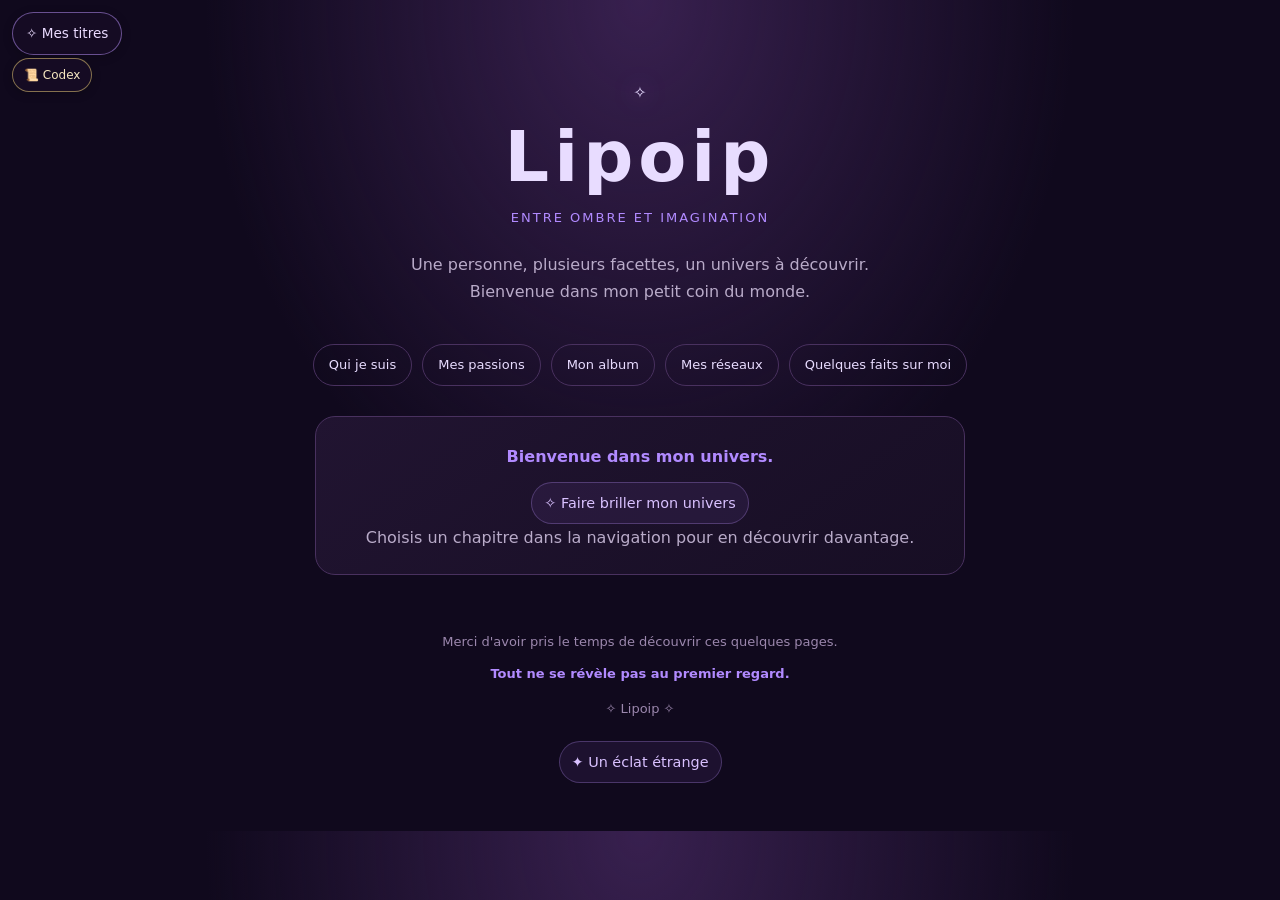
==== index.html @ fe4ef616 "nouvelle enigme" ====
<!DOCTYPE html>
<html lang="fr">
<head>
  <meta charset="UTF-8">
  <meta name="viewport" content="width=device-width, initial-scale=1.0">
  <meta name="theme-color" content="#10091d">
  <meta name="description" content="Découvre l'univers de Lipoip, ses passions, ses collections et ses différentes facettes.">
  <title>Lipoip | Un univers à découvrir</title>
  <style>
    :root {
      --bg: #10091d;
      --panel: #1b102b;
      --purple: #b18aff;
      --light: #e8dcff;
      --muted: #b9abc9;
      --border: #49315f;
    }

    * { box-sizing: border-box; }
    html { scroll-behavior: smooth; }

    body {
      margin: 0;
      color: var(--light);
      background:
        radial-gradient(ellipse at 50% 0%, #38204f 0%, transparent 48%),
        var(--bg);
      font-family: system-ui, sans-serif;
      line-height: 1.7;
    }

    body.modal-open { overflow: hidden; }
    a { color: inherit; }

    header {
      text-align: center;
      padding: 78px 20px 38px;
    }

    .symbol {
      color: var(--purple);
      font-size: 36px;
      text-shadow: 0 0 25px #a66cff;
    }

    h1 {
      margin: 8px 0;
      font-size: clamp(42px, 12vw, 70px);
      letter-spacing: 5px;
      line-height: 1.2;
    }

    .subtitle {
      color: var(--purple);
      letter-spacing: 2px;
      font-size: 13px;
      text-transform: uppercase;
    }

    body[data-equipped-title="chercheur"] h1 { color:#e8dcff; text-decoration:underline; text-decoration-color:#b18aff; text-decoration-thickness:3px; text-underline-offset:12px; text-shadow:0 2px 0 #38204f; }
    body[data-equipped-title="scribe"] h1 { color:#f5d77b; text-decoration:underline double; text-decoration-thickness:2px; text-underline-offset:10px; text-shadow:0 0 12px rgba(245,215,122,.45); }
    body[data-equipped-title="chercheur"] .welcome-panel { border-left:5px solid #b18aff; background:linear-gradient(90deg,rgba(105,57,155,.32),transparent); }
    body[data-equipped-title="scribe"] .symbol { transform:rotate(-12deg) scale(1.18); display:inline-block; }
    body[data-equipped-title="etoiles"] .symbol { color:#9fe8ff; text-shadow:0 0 22px #6bdcff; transform:scale(1.4); display:inline-block; }
    body[data-equipped-title="etoiles"] nav a { border-bottom:2px solid #6bdcff; }
    body[data-equipped-title="aria"] .symbol { color:#f3b8d9; text-shadow:0 0 22px #e98dc4; transform:rotate(12deg) scale(1.3); display:inline-block; }
    body[data-equipped-title="aria"] .intro { font-style:italic; border-radius:18px; background:rgba(233,141,196,.09); padding:12px; }
    body[data-equipped-title="leuzh"] .subtitle { color:#c8b3ff; letter-spacing:5px; border-bottom:2px solid #c8b3ff; display:table; margin:8px auto; padding-bottom:5px; }
    body[data-equipped-title="plumes"] .symbol { color:#e8d7ff; text-shadow:0 0 10px #d6baff, 0 0 28px #a66cff; transform:scale(1.35) rotate(-8deg); display:inline-block; }
    body[data-equipped-title="plumes"] header { border-bottom:3px dotted rgba(214,186,255,.7); }
    body[data-equipped-title="plumes"] .equipped-title-badge { border-color:#e8d7ff; color:#fff; box-shadow:0 0 18px rgba(166,108,255,.75); background:rgba(105,57,155,.24); }
    body[data-equipped-title="leuzh"] .equipped-title-badge { color:#e3d4ff; border-color:#c8b3ff; box-shadow:0 0 18px rgba(166,108,255,.65); letter-spacing:2px; }
    body[data-equipped-title="etoiles"] .equipped-title-badge { color:#b8f3ff; border-color:#6bdcff; box-shadow:0 0 18px rgba(107,220,255,.6); }
    body[data-equipped-title="complet"] .equipped-title-badge { color:#fff0b5; border-color:#f5d77b; background:linear-gradient(90deg,rgba(110,72,170,.55),rgba(245,215,122,.2)); box-shadow:0 0 24px rgba(245,215,122,.5),0 0 42px rgba(166,108,255,.45); font-size:14px; }
    body[data-equipped-title="couronne"] h1 { color:#f5d77b; text-shadow:0 0 20px rgba(245,215,122,.55); }
    body[data-equipped-title="complet"] { background:radial-gradient(ellipse at 50% 0%, #513b70 0%, transparent 52%), #090611; }
    body[data-equipped-title="complet"] header { position:relative; }
    body[data-equipped-title="complet"] header::before { content:"✦  ·  ✧  ·  ✦"; display:block; color:#f5d77b; letter-spacing:10px; font-size:18px; margin-bottom:12px; text-shadow:0 0 18px #d6baff; }
    body[data-equipped-title="complet"] h1 { letter-spacing:8px; color:#f5e6ff; background:linear-gradient(180deg,#ffffff 0%,#f9e4a0 48%,#c9a3ff 100%); -webkit-background-clip:text; background-clip:text; -webkit-text-fill-color:transparent; filter:drop-shadow(0 0 14px rgba(181,138,255,.75)); }
    body[data-equipped-title="complet"] .symbol { color:#f5d77b; text-shadow:0 0 12px #f5d77b,0 0 32px #a66cff; }
    body[data-equipped-title="complet"] .subtitle { color:#f5d77b; letter-spacing:5px; }
    body[data-equipped-title="complet"] .welcome-panel, body[data-equipped-title="complet"] nav { border-color:rgba(245,215,122,.5); box-shadow:0 0 22px rgba(166,108,255,.12); }
    .titles-corner-button { position:fixed; z-index:1000; top:12px; left:12px; padding:9px 13px; color:#eadbff; background:rgba(22,13,36,.92); border:1px solid rgba(190,150,255,.5); border-radius:999px; font:inherit; font-size:.85rem; cursor:pointer; box-shadow:0 2px 10px rgba(0,0,0,.22); }
    .titles-corner-button:hover, .titles-corner-button:focus-visible { border-color:#f5d77b; outline:none; }
    .strange-shortcuts { display:flex; flex-wrap:wrap; gap:10px; margin:12px 0 18px; }
    .strange-shortcuts .cie-secret-trigger { margin-top:0; }
    .equipped-title-badge { display:inline-block; margin:14px auto 0; padding:6px 12px; border:1px solid var(--border); border-radius:999px; color:var(--muted); font-size:12px; letter-spacing:.5px; }
    .title-list { display:grid; gap:12px; padding:0; list-style:none; }
    .title-groups { display:grid; gap:10px; margin:14px 0; }
    .title-group { border:1px solid rgba(177,138,255,.38); border-radius:14px; overflow:hidden; background:rgba(24,15,38,.72); }
    .title-group-toggle { display:flex; align-items:center; justify-content:space-between; gap:12px; width:100%; padding:14px; color:#f0e5ff; background:linear-gradient(110deg,rgba(67,43,91,.88),rgba(29,19,45,.92)); border:0; text-align:left; font:inherit; font-weight:750; cursor:pointer; }
    .title-group-toggle:hover,.title-group-toggle:focus-visible { outline:none; background:linear-gradient(110deg,rgba(91,59,120,.92),rgba(39,24,58,.96)); }
    .title-group-count { color:#d0b7f7; font-size:.86rem; white-space:nowrap; }
    .title-group-chevron { display:inline-block; margin-left:8px; transition:transform .18s ease; }
    .title-group-toggle[aria-expanded="true"] .title-group-chevron { transform:rotate(90deg); }
    .title-group .title-list { padding:12px; margin:0; }
    .title-group .title-card { padding:13px; }
    @media (prefers-reduced-motion: reduce) { .title-group-chevron { transition:none; } }
    .title-card { border:1px solid rgba(177,138,255,.65); border-radius:14px; padding:16px; background:rgba(34,22,48,.92); }
    .title-card h3 { color:#f0ddff; font-size:1.15rem; }
    .title-card:not(.is-locked) { border-color:rgba(245,215,122,.72); background:rgba(49,35,61,.96); }
    .title-card:not(.is-locked) h3 { color:#ffe8a3; }
    .title-card button { font-weight:700; }
    .nav-special { border:1px solid rgba(190,150,255,.65); border-radius:999px; padding:10px 16px; color:#f0e5ff; background:linear-gradient(135deg,#38204f,#20122f); font:inherit; cursor:pointer; box-shadow:0 0 14px rgba(166,108,255,.18); }
    .nav-special:hover,.nav-special:focus-visible { border-color:#f5d77b; box-shadow:0 0 20px rgba(245,215,122,.3); outline:none; }
    .reset-progress-button { border-color:rgba(255,130,150,.65)!important; background:rgba(105,24,50,.45)!important; }
    .album-quest-button { font-size:1.2rem; min-width:54px; letter-spacing:3px; }
    /* Garantit que hidden reste prioritaire même si un bouton possède display:flex. */
    [hidden] { display: none !important; }
    .title-card.is-locked { opacity:.58; }
    .star-code-trigger { border:0; background:transparent; color:inherit; font:inherit; cursor:pointer; }
    .star-code-trigger:hover { filter:drop-shadow(0 0 10px #f5d77b); transform:scale(1.12); }
    .konami-pad { display:grid; grid-template-columns:repeat(3,58px); gap:8px; justify-content:center; margin:18px auto; }
    .konami-pad button { min-height:48px; border:1px solid var(--border); border-radius:12px; background:#28183b; color:var(--light); font-size:1.25rem; font-weight:800; cursor:pointer; }
    .konami-pad button:active { transform:scale(.95); background:#6846a0; }
    .konami-actions { display:flex; justify-content:center; gap:12px; }
    .konami-feedback { min-height:1.5em; text-align:center; }
    body[data-equipped-title="konami"] { --bg:#030711; --panel:#081a2b; --light:#e5fbff; --muted:#a6d9e8; --purple:#58e6ff; --border:rgba(88,230,255,.55); background:radial-gradient(ellipse at top,#12395a 0%,#050914 55%,#020308 100%); color:#e5fbff; }
    body[data-equipped-title="konami"] header { background:radial-gradient(ellipse at center,rgba(27,122,166,.25),transparent 70%); }
    body[data-equipped-title="konami"] header h1 { color:#8af2ff; text-shadow:0 0 12px #1daed5,0 0 32px #176bba; letter-spacing:.18em; }
    body[data-equipped-title="konami"] .symbol { color:#8af2ff; text-shadow:0 0 16px #1daed5,0 0 36px #176bba; }
    body[data-equipped-title="konami"] .welcome-panel, body[data-equipped-title="konami"] .modal-window { border-color:#2bbad8; box-shadow:0 0 24px rgba(32,190,230,.15); }
    body[data-equipped-title="konami"] nav a, body[data-equipped-title="konami"] button { border-color:rgba(88,230,255,.5); }
    body[data-equipped-title="konami"] .subtitle { letter-spacing:.2em; text-transform:uppercase; color:#8af2ff; }
    .title-card h3 { margin:0 0 6px; }
    .title-card p { margin:5px 0 10px; }
    .title-card button { border:1px solid var(--border); border-radius:999px; padding:8px 12px; background:#38204f; color:inherit; cursor:pointer; }
    .title-card button:disabled { opacity:.65; cursor:default; }
    .intro {
      max-width: 530px;
      margin: 22px auto 0;
      color: var(--muted);
    }

    nav {
      display: flex;
      justify-content: center;
      flex-wrap: wrap;
      gap: 10px;
      padding: 0 16px 30px;
    }

    nav a {
      text-decoration: none;
      border: 1px solid var(--border);
      border-radius: 999px;
      padding: 9px 15px;
      font-size: 13px;
      transition: background .12s, border-color .12s;
    }

    nav a:hover, nav a:focus-visible {
      background: #38204f;
      border-color: var(--purple);
      outline: none;
    }

    nav a:active { transform: scale(.98); }

    main {
      max-width: 760px;
      padding: 0 20px;
      margin: 0 auto;
    }

    .welcome-panel {
      text-align: center;
      margin: 0 auto 28px;
      padding: 22px;
      max-width: 650px;
      background: linear-gradient(145deg, #211431, #170e24);
      border: 1px solid var(--border);
      border-radius: 20px;
    }

    .welcome-panel p { margin: 0; color: var(--muted); }
    .welcome-panel strong { color: var(--purple); }

    /* Effet de surbrillance du message d'accueil */
    #welcome-highlight {
      display: inline-block;
      padding: 4px 9px;
      border-radius: 8px;
      transition: background .3s ease, box-shadow .3s ease, text-shadow .3s ease;
    }

    #welcome-highlight.is-highlighted {
      background: rgba(177, 138, 255, .18);
      box-shadow: 0 0 22px rgba(177, 138, 255, .55);
      text-shadow: 0 0 12px rgba(200, 165, 255, .9);
    }

    /* Les sections s'ouvrent dans des fenêtres modales. */
    .modal {
      position: fixed;
      inset: 0;
      z-index: 1000;
      display: none;
      align-items: center;
      justify-content: center;
      padding: clamp(8px, 2.5vw, 28px);
      background: rgba(5, 2, 10, .82);
      /* Flou désactivé pour éviter les saccades sur les navigateurs mobiles. */
    }

    .modal.is-open {
      display: flex;
      animation: none;
    }
    .modal-window {
      position: relative;
      width: min(100%, 1050px);
      height: min(92dvh, 900px);
      display: flex;
      flex-direction: column;
      overflow: hidden;
      background:
        radial-gradient(ellipse at 50% 0%, rgba(91, 49, 124, .23), transparent 55%),
        linear-gradient(145deg, #211431, #130b20 75%);
      border: 1px solid #76558e;
      border-radius: 22px;
      box-shadow: 0 12px 36px rgba(0, 0, 0, .42), 0 0 14px rgba(177, 138, 255, .08);
      animation: none;
      will-change: auto;
    }

    .modal-header {
      flex: 0 0 auto;
      display: flex;
      align-items: center;
      justify-content: space-between;
      gap: 16px;
      padding: 17px 22px;
      border-bottom: 1px solid var(--border);
      background: rgba(16, 9, 29, .78);
    }

    .modal-title {
      margin: 0;
      color: var(--purple);
      font-size: clamp(19px, 3vw, 25px);
      line-height: 1.35;
    }

    .close-modal {
      flex: 0 0 auto;
      display: grid;
      place-items: center;
      width: 42px;
      height: 42px;
      border: 1px solid var(--border);
      border-radius: 50%;
      color: var(--light);
      background: #29183a;
      font-size: 25px;
      line-height: 1;
      cursor: pointer;
      transition: background .12s, border-color .12s;
    }

    .close-modal:hover, .close-modal:focus-visible {
      background: #38204f;
      border-color: var(--purple);
      outline: none;
    }

    .close-modal:active { transform: rotate(90deg); }

    .modal-content {
      flex: 1 1 auto;
      min-height: 0;
      overflow-y: auto;
      overscroll-behavior: contain;
      -webkit-overflow-scrolling: touch;
      padding: clamp(20px, 4vw, 38px);
      scrollbar-color: #76558e #170e24;
      scrollbar-width: thin;
    }

    .modal-content h2 {
      color: var(--purple);
      font-size: 22px;
      margin: 0 0 14px;
    }

    .modal-content h3 { margin: 24px 0 4px; }
    .modal-content p { color: var(--muted); }
    .modal-content p:first-child { margin-top: 0; }

    .value {
      padding: 8px 0;
      border-bottom: 1px solid #352440;
    }

    .value:last-child { border-bottom: 0; }
    .value strong { color: var(--light); }
    .value p { margin: 4px 0 8px; }

    .tags {
      display: flex;
      flex-wrap: wrap;
      gap: 9px;
      margin-top: 18px;
    }

    .tag {
      border: 1px solid var(--border);
      background: #29183a;
      border-radius: 12px;
      padding: 7px 12px;
      font-size: 13px;
    }

    .gallery {
      display: grid;
      grid-template-columns: repeat(2, minmax(0, 1fr));
      gap: 16px;
      margin-top: 20px;
    }

    .photo {
      min-width: 0;
      display: flex;
      align-items: center;
      justify-content: center;
      border: 1px solid var(--border);
      border-radius: 14px;
      padding: 10px;
      background: #170e24;
      overflow: hidden;
    }

    .photo img {
      display: block;
      width: 100%;
      height: auto;
      max-height: 520px;
      object-fit: contain;
      border-radius: 9px;
    }

    /* Réseaux sociaux : cartes verticales avec logos en couleurs. */
    .social {
      display: flex;
      flex-direction: column;
      gap: 14px;
      margin-top: 22px;
    }

    .social a {
      display: flex;
      align-items: center;
      gap: 16px;
      width: 100%;
      min-width: 0;
      padding: 15px 17px;
      text-align: left;
      text-decoration: none;
      color: var(--light);
      background: linear-gradient(135deg, #29183a, #1b102b);
      border: 1px solid var(--border);
      border-radius: 15px;
      transition: background .12s, border-color .12s;
    }

    .social a:hover, .social a:focus-visible {
      background: #38204f;
      border-color: var(--purple);
      outline: none;
    }

    .social a:active { transform: scale(.99); }

    .social-logo {
      display: block;
      width: 46px;
      height: 46px;
      object-fit: contain;
      flex: 0 0 46px;
    }

    .social-label {
      display: flex;
      flex-direction: column;
      line-height: 1.5;
    }

    .social-name {
      font-weight: 700;
      font-size: 16px;
    }

    .social-handle {
      color: var(--muted);
      font-size: 13px;
    }

    footer {
      text-align: center;
      padding: 28px 20px 48px;
      color: #9b87ad;
      font-size: 13px;
    }

    footer strong {
      display: block;
      color: var(--purple);
      margin-top: 10px;
    }
    @keyframes overlay-in {
      from { opacity: 0; }
      to { opacity: 1; }
    }

    @keyframes window-in {
      from { opacity: 0; transform: translateY(12px) scale(.99); }
      to { opacity: 1; transform: translateY(0) scale(1); }
    }

    @media (max-width: 600px) {
      /* Mode mobile : animations courtes pour garder une ouverture vivante sans alourdir le défilement. */
      html { scroll-behavior: auto; }
      nav a { transition: none; }
      .modal.is-open { animation: overlay-in .16s ease-out; }
      .modal-window { animation: window-in .18s ease-out; box-shadow: 0 8px 24px rgba(0, 0, 0, .35); }
      header { padding: 55px 18px 28px; }
      nav { gap: 8px; padding-bottom: 24px; }
      nav a { padding: 8px 12px; }
      main { padding: 0 14px; }
      .welcome-panel { padding: 18px; }
      .modal { padding: 7px; }
      .modal-window {
        width: 100%;
        height: 96dvh;
        border-radius: 16px;
      }
      .modal-header { padding: 13px 15px; }
      .modal-content { padding: 20px 17px; }
      .gallery { grid-template-columns: 1fr; }
      .photo img { max-height: 65dvh; }
    }

    @media (prefers-reduced-motion: reduce) {
      *, *::before, *::after {
        scroll-behavior: auto !important;
        animation-duration: .01ms !important;
        transition-duration: .01ms !important;
      }
    }


    /* Secrets de la CIE */
    .cie-secret-trigger {
      display: inline-flex;
      align-items: center;
      justify-content: center;
      gap: 8px;
      margin-top: 8px;
      padding: 8px 12px;
      color: #d9c1ff;
      background: rgba(125, 82, 180, .12);
      border: 1px solid rgba(190, 150, 255, .28);
      border-radius: 999px;
      font: inherit;
      font-size: .9rem;
      cursor: pointer;
      transition: background .2s ease, border-color .2s ease, transform .2s ease;
    }
    .cie-secret-trigger:hover, .cie-secret-trigger:focus-visible {
      background: rgba(125, 82, 180, .25);
      border-color: rgba(210, 180, 255, .7);
      transform: translateY(-1px);
      outline: none;
    }
    .cie-riddle {
      margin: 18px 0;
      padding: 16px;
      border: 1px solid rgba(190, 150, 255, .28);
      border-radius: 14px;
      background: rgba(20, 12, 35, .62);
    }
    .cie-answer-row { display: flex; flex-wrap: wrap; gap: 8px; margin-top: 12px; }
    .cie-answer-row input {
      flex: 1 1 180px;
      min-width: 0;
      padding: 11px 12px;
      color: var(--text, #f5efff);
      background: rgba(255,255,255,.06);
      border: 1px solid rgba(190,150,255,.35);
      border-radius: 10px;
      font: inherit;
    }
    .cie-answer-row button {
      padding: 10px 14px;
      color: #fff;
      background: #68429a;
      border: 1px solid #a98ad2;
      border-radius: 10px;
      font: inherit;
      cursor: pointer;
    }
    .cie-feedback { min-height: 1.5em; margin-top: 10px; color: #d9c1ff; }
    .cie-reveal {
      margin-top: 16px;
      padding: 16px;
      border-left: 3px solid #bda0ee;
      background: rgba(125,82,180,.12);
      border-radius: 0 12px 12px 0;
    }
    .cie-reveal[hidden] { display: none; }

    .cie-star[hidden], .cie-feather[hidden], .cie-final-button[hidden] { display: none !important; }
    .cie-star {
      display: inline-flex;
      align-items: center;
      justify-content: center;
      width: 34px;
      height: 34px;
      margin: 8px 5px 0 0;
      padding: 0;
      border: 1px solid rgba(190,150,255,.24);
      border-radius: 50%;
      background: rgba(255,255,255,.035);
      font-size: 21px;
      line-height: 1;
      cursor: pointer;
      opacity: .72;
      transition: transform .2s ease, opacity .2s ease, box-shadow .2s ease;
    }
    .cie-star:hover, .cie-star:focus-visible { opacity: 1; transform: scale(1.13); outline: 1px solid #d9c1ff; }
    .cie-star:disabled { cursor: default; opacity: .34; }
    .cie-star.found { opacity: 1; box-shadow: 0 0 14px currentColor; border-color: currentColor; }
    .cie-star[data-star="blue"] { color: #78cfff; }
    .cie-star[data-star="violet"] { color: #c5a0ff; }
    .cie-star[data-star="gold"] { color: #ffd66e; }
    .cie-star[data-star="red"] { color: #ff8a9c; }
    .cie-star[data-star="white"] { color: #f5efff; }
    .cie-star-hint { font-size: .88rem; color: var(--muted); margin-top: 6px; }

    /* Plumes : cibles discrètes avec une zone tactile plus large que le symbole. */
    .cie-feather {
      display: inline-flex;
      align-items: center;
      justify-content: center;
      width: 24px;
      height: 24px;
      margin: 0;
      padding: 0;
      border: 0;
      border-radius: 50%;
      background: transparent;
      color: rgba(235,222,255,.72);
      font-size: 10px;
      line-height: 1;
      cursor: pointer;
      opacity: .28;
      transition: color .2s, opacity .2s, text-shadow .2s, transform .25s ease;
      position: relative;
      vertical-align: middle;
      -webkit-tap-highlight-color: transparent;
    }
    .cie-feather:hover, .cie-feather:focus-visible {
      color: #d9c1ff;
      opacity: .9;
      transform: scale(1.08);
      text-shadow: 0 0 7px rgba(177,138,255,.75);
      outline: 1px solid rgba(217,193,255,.45);
    }
    .cie-feather.found { color: rgba(197,160,255,.48); opacity: .4; }
    .cie-feather--tag { width: 16px; height: 16px; font-size: 7px; margin-left: 1px; }
    .photo { position: relative; }
    .cie-feather--photo { position: absolute; top: 8px; right: 8px; bottom: auto; z-index: 10; width: 28px; height: 28px; font-size: 12px; opacity: .32; color: #f2eaff; background: rgba(16,9,29,.45); border: 1px solid rgba(217,193,255,.24); box-shadow: 0 1px 4px rgba(0,0,0,.25); }
    .cie-feather--photo:hover, .cie-feather--photo:focus-visible { opacity: .95; background: rgba(16,9,29,.88); border-color: rgba(217,193,255,.72); }
    .social { position: relative; }
    .cie-feather--social { position: absolute; right: 4px; top: calc(50% + 17px); z-index: 2; opacity: .28; }
    .cie-feather--footer { margin-left: 2px; }

    .cie-feather-hint { color: var(--muted); font-size: .9rem; }
    .cie-feather-hunt { margin-top: 16px; padding: 16px; border: 1px solid rgba(197,160,255,.3); border-radius: 14px; background: rgba(20,12,35,.62); }
    .cie-feather-hunt[hidden] { display: none; }
    .cie-final-button { display: inline-block; margin-top: 12px; padding: 11px 16px; color: #fff; background: linear-gradient(135deg,#68429a,#3d2857); border: 1px solid #c5a0ff; border-radius: 999px; font: inherit; font-weight: 650; text-decoration: none; cursor: pointer; box-shadow: 0 0 18px rgba(177,138,255,.16); }
    .cie-final-button:hover, .cie-final-button:focus-visible { background: #7650a8; outline: 2px solid #d9c1ff; outline-offset: 3px; }
    .cie-constellation[hidden], .cie-final-riddle[hidden] { display: none; }
    .cie-constellation { margin-top: 18px; padding: 16px; border: 1px solid rgba(190,150,255,.28); border-radius: 14px; background: rgba(20,12,35,.62); }
    .cie-constellation-stars { display: flex; flex-wrap: wrap; gap: 5px; margin: 12px 0; }
    .cie-final-riddle { margin-top: 16px; padding: 16px; border-left: 3px solid #ffd66e; background: rgba(125,82,180,.12); border-radius: 0 12px 12px 0; }


    /* Secret de personnalité : discret, mais utilisable au toucher */
    .secret-word {
      color: inherit;
      font: inherit;
      background: none;
      border: 0;
      padding: 0;
      margin: 0;
      cursor: pointer;
      text-decoration: none;
      border-radius: 3px;
    }
    .secret-word:focus-visible, .secret-star:focus-visible {
      outline: 2px solid var(--purple);
      outline-offset: 3px;
    }
    .secret-star {
      display: inline-flex;
      align-items: center;
      justify-content: center;
      min-width: 28px;
      min-height: 28px;
      margin-left: 3px;
      padding: 0 4px;
      vertical-align: baseline;
      color: #b18aff;
      background: transparent;
      border: 0;
      border-radius: 50%;
      opacity: .42;
      cursor: pointer;
      transition: opacity .2s ease, text-shadow .2s ease, transform .2s ease;
    }
    .secret-star:hover, .secret-star:focus-visible {
      opacity: 1;
      text-shadow: 0 0 12px #b18aff;
      transform: rotate(12deg);
    }
    .secret-word:hover, .secret-word:focus-visible {
      text-shadow: 0 0 10px #b18aff;
    }
    @media (hover: hover) and (pointer: fine) {
      .secret-star { opacity: .08; }
      .modal-content p:hover .secret-star,
      .secret-star:hover, .secret-star:focus-visible { opacity: .9; }
    }
    .folie-options { display: grid; gap: 10px; margin: 18px 0; }
    .folie-option {
      width: 100%; text-align: left; color: var(--light);
      background: #241535; border: 1px solid var(--border);
      border-radius: 12px; padding: 12px 14px; font: inherit; cursor: pointer;
    }
    .folie-option:hover, .folie-option:focus-visible { border-color: var(--purple); }
    .folie-feedback { margin-top: 14px; padding: 14px; border-radius: 12px; background: #241535; }
    .folie-feedback[hidden] { display: none; }

    /* Chasse aux sept symboles : indices indépendants et progression locale. */
    /* Les symboles sont des zones tactiles discrètes, pas des boutons décoratifs visibles. */
    .lipoip-clue { display: inline-flex; align-items: center; justify-content: center; width: 22px; height: 22px; min-width: 22px; margin: 0 1px; padding: 0; border: 1px solid transparent; border-radius: 50%; color: rgba(205,190,225,.13); background: transparent; box-shadow: none; font-size: 12px; cursor: pointer; opacity: .34; transition: color .2s, background .2s, opacity .2s; vertical-align: middle; }
    .lipoip-clue:hover, .lipoip-clue:focus-visible { opacity: 1; color: #eadcff; background: rgba(87,52,125,.8); box-shadow: 0 0 10px rgba(177,138,255,.28); outline: 2px solid #e8dcff; outline-offset: 2px; }
    .lipoip-clue.found { color: rgba(205,190,225,.55); background: transparent; border-color: transparent; box-shadow: none; opacity: .9; }
    .lipoip-clue.found:hover, .lipoip-clue.found:focus-visible { opacity: 1; color: #eadcff; }
    .lipoip-clue-note { display: none; margin: 8px 0 12px; padding: 10px 13px; border-left: 3px solid #b18aff; border-radius: 0 10px 10px 0; background: rgba(125,82,180,.14); color: #e8dcff; }
    .lipoip-clue-note.is-visible { display: block; }
    .lipoip-progress { margin-top: 14px; padding: 13px; border: 1px solid rgba(190,150,255,.3); border-radius: 12px; background: rgba(20,12,35,.62); }
    .lipoip-progress button { padding: 10px 15px; color: #fff; background: #68429a; border: 1px solid #c5a0ff; border-radius: 999px; font: inherit; cursor: pointer; }
    .lipoip-progress button[hidden] { display: none !important; }

    /* Chasse secrète : Couronne oubliée */
    #welcome-highlight.secret-ready { cursor: pointer; position: relative; }
    #welcome-highlight.secret-ready::after { content: "·"; color: rgba(177,138,255,.28); font-size: 12px; margin-left: 3px; vertical-align: top; }
    #welcome-highlight.secret-ready:focus-visible { outline: 1px dotted var(--purple); outline-offset: 4px; }
    .crown-stage { border: 1px solid var(--border); border-radius: 16px; padding: 18px; margin: 16px 0; background: rgba(255,255,255,.025); }
    .crown-options { display: flex; flex-wrap: wrap; gap: 10px; margin: 14px 0; }
    .crown-options button, .crown-action { border: 1px solid var(--border); border-radius: 12px; background: #261638; color: var(--light); padding: 10px 14px; cursor: pointer; font: inherit; }
    .crown-options button:hover, .crown-action:hover { border-color: var(--purple); background: #38204f; }
    .crown-feedback { min-height: 1.7em; color: var(--purple); }
    .crown-fragments { letter-spacing: 5px; color: #f5d77b; font-size: 22px; }
    .crown-progress { height: 8px; border-radius: 99px; overflow: hidden; background: rgba(255,255,255,.1); margin: 12px 0; }
    .crown-progress > div { height: 100%; width: 0; background: linear-gradient(90deg,#8b5cf6,#f5d77b); transition: width .25s; }
    #crown-final[hidden], #crown-stage-2[hidden], #crown-stage-3[hidden], #crown-stage-4[hidden] { display:none; }

  
    /* Titre « Survivant des grottes » (secret Boulder Dash) */
    body[data-equipped-title="boulder-dash"] { --purple:#ffb347; --border:rgba(255,179,71,.5); background:radial-gradient(ellipse at 50% 0%,#4a2a12 0%,transparent 55%),#120a05; }
    body[data-equipped-title="boulder-dash"] h1 { color:#ffd9a0; text-shadow:0 0 10px #ff9a2e,0 0 28px #b45a10; }
    body[data-equipped-title="boulder-dash"] .symbol { color:#ffb347; text-shadow:0 0 14px #ff9a2e,0 0 34px #b45a10; }
    body[data-equipped-title="boulder-dash"] .subtitle { color:#ffcf8a; letter-spacing:.15em; }
    body[data-equipped-title="boulder-dash"] header { border-bottom:3px dashed rgba(255,179,71,.55); }
    body[data-equipped-title="boulder-dash"] .equipped-title-badge { color:#ffe2b8; border-color:#ffb347; box-shadow:0 0 18px rgba(255,154,46,.55); }

    /* ===== Le Livre de Babel (quête ajoutée en V1.7) ===== */
    #main-title { user-select:none; -webkit-user-select:none; -webkit-touch-callout:none; -webkit-tap-highlight-color:transparent; }
    .babel-shelf { display:flex; justify-content:center; gap:12px; font-size:1.7rem; padding:12px; margin:14px 0; border:1px solid var(--border); border-radius:14px; background:rgba(0,0,0,.22); }
    .babel-slot { opacity:.35; }
    .babel-slot.is-filled { opacity:1; }
    .babel-stage-title { margin:0 0 6px; }
    body[data-equipped-title="babel"] h1 { color:#e8dcff; text-shadow:0 0 6px rgba(177,138,255,.65), 0 4px 10px rgba(177,138,255,.35); animation:babelInk 7s ease-in-out infinite; }
    body[data-equipped-title="babel"] .symbol { text-shadow:0 0 12px rgba(177,138,255,.55); opacity:.85; }
    @keyframes babelInk { 0%,100% { opacity:1; filter:blur(0); } 50% { opacity:.4; filter:blur(1.4px); } }
    @media (prefers-reduced-motion: reduce) { body[data-equipped-title="babel"] h1 { animation:none; opacity:.65; filter:blur(.6px); } }
    /* ===== Titre « Éclaireur » (quatre fenêtres principales visitées) ===== */
    .site-toast { position:fixed; left:50%; bottom:22px; transform:translateX(-50%); z-index:3000; width:min(92vw,420px); padding:12px 16px; text-align:center; font-size:.95rem; line-height:1.5; color:var(--light); background:rgba(22,13,36,.97); border:1px solid rgba(255,226,160,.6); border-radius:14px; box-shadow:0 0 26px rgba(255,226,160,.25); }
    /* ===== Le Ciel du zodiaque (appui long sur la phrase du pied de page) ===== */
    #zodiac-trigger { user-select:none; -webkit-user-select:none; -webkit-touch-callout:none; -webkit-tap-highlight-color:transparent; transition:text-shadow .6s, color .6s; }
    #zodiac-trigger.is-pressing { color:#fff6dc; text-shadow:0 0 12px rgba(214,200,255,.9); }
    .zodiac-sky { display:grid; grid-template-columns:repeat(3,1fr); gap:8px; margin:14px 0; }
    .zodiac-season { grid-column:1 / -1; margin-top:6px; font-size:.82rem; letter-spacing:.12em; text-transform:uppercase; color:var(--muted); }
    .zodiac-chip { padding:8px 4px; text-align:center; border:1px dashed var(--border); border-radius:12px; opacity:.45; font-size:1rem; }
    .zodiac-chip.is-lit { opacity:1; border-style:solid; color:#ffe9b0; text-shadow:0 0 10px rgba(255,226,160,.8); background:rgba(255,226,160,.07); }
    .zodiac-pick { padding:10px 4px; color:var(--light); font:inherit; text-align:center; background:rgba(20,12,35,.7); border:1px solid var(--border); border-radius:12px; cursor:pointer; }
    .zodiac-pick:disabled { color:#ffe9b0; border-color:#ffe3a6; cursor:default; text-shadow:0 0 10px rgba(255,226,160,.8); }
    #shooting-stars { position:fixed; inset:0; overflow:hidden; pointer-events:none; z-index:-1; display:none; }
    body[data-equipped-title="zodiaque"] #shooting-stars { display:block; }
    .shooting-star { position:absolute; top:-12%; left:var(--x); width:2px; height:95px; background:linear-gradient(to bottom, rgba(255,255,255,0), rgba(222,210,255,.95)); border-radius:2px; opacity:0; transform:rotate(35deg); animation:shootingStar var(--d) linear var(--delay) infinite; }
    @keyframes shootingStar { 0% { transform:translate(0,0) rotate(35deg); opacity:0; } 6% { opacity:1; } 45% { opacity:0; } 100% { transform:translate(-70vh,100vh) rotate(35deg); opacity:0; } }
    body[data-equipped-title="zodiaque"] { --bg:#0a0a22; --panel:#14143a; --border:rgba(160,170,255,.4); --purple:#b9c4ff; background:radial-gradient(ellipse at 50% 0%, #26235c 0%, transparent 56%), var(--bg); }
    body[data-equipped-title="zodiaque"] h1 { color:#eef0ff; text-shadow:0 0 10px rgba(200,210,255,.7), 0 0 30px rgba(120,130,255,.45); }
    body[data-equipped-title="zodiaque"] .symbol { color:#dfe4ff; text-shadow:0 0 16px #aab6ff, 0 0 36px rgba(110,120,255,.6); }
    body[data-equipped-title="zodiaque"] .subtitle { color:#c9d1ff; }
    body[data-equipped-title="zodiaque"] .equipped-title-badge { color:#e6e9ff; border-color:#aab6ff; box-shadow:0 0 18px rgba(130,145,255,.55); }
    @media (prefers-reduced-motion: reduce) { .shooting-star { animation:none; top:var(--y); opacity:.3; transform:rotate(35deg); } }
    /* ===== Quelques faits sur moi + Codex de la Confrérie Euzhienne ===== */
    .facts-grid { display:grid; grid-template-columns:1fr; gap:12px; }
    .fact-card { padding:14px 16px; border:1px solid var(--border); border-radius:14px; background:rgba(27,16,43,.78); }
    .fact-card h3 { margin:0 0 6px; font-size:1.05rem; color:var(--light); }
    .fact-card p { margin:0; color:var(--muted); }
    @media (min-width:700px) { .facts-grid { grid-template-columns:1fr 1fr; } .fact-card:last-child:nth-child(odd) { grid-column:1 / -1; } }
    .codex-corner-button { position:fixed; z-index:1000; top:58px; left:12px; padding:6px 11px; color:#f5e6c0; background:rgba(22,13,36,.92); border:1px solid rgba(245,215,122,.5); border-radius:999px; font:inherit; font-size:.75rem; cursor:pointer; box-shadow:0 2px 10px rgba(0,0,0,.22); }
    .codex-corner-button:hover, .codex-corner-button:focus-visible { border-color:#f5d77b; outline:none; }
    body[data-equipped-title="codex"] { --border:rgba(245,215,122,.4); --purple:#ead08c; background:radial-gradient(ellipse at 50% 0%, #4d3520 0%, transparent 54%), radial-gradient(ellipse at 50% 100%, rgba(105,57,155,.35) 0%, transparent 55%), var(--bg); }
    body[data-equipped-title="codex"] h1 { font-family:Georgia,"Times New Roman",serif; color:#f8e6b4; letter-spacing:.14em; text-shadow:0 0 10px rgba(245,215,122,.5), 0 2px 0 #4a2f12; }
    body[data-equipped-title="codex"] .symbol { color:#f5d77b; text-shadow:0 0 14px rgba(245,215,122,.7); }
    body[data-equipped-title="codex"] .subtitle { font-family:Georgia,"Times New Roman",serif; color:#ead08c; letter-spacing:.2em; }
    body[data-equipped-title="codex"] header { border-bottom:1px solid rgba(245,215,122,.4); }
    body[data-equipped-title="codex"] .equipped-title-badge { color:#fff0c4; border-color:#f5d77b; box-shadow:0 0 18px rgba(245,215,122,.45); }
    .codex-window .modal-content { font-family:Georgia,"Times New Roman",serif; }
    .codex-tabs { position:sticky; top:-20px; z-index:3; display:flex; flex-wrap:wrap; gap:6px; margin:-4px -4px 14px; padding:8px 4px; background:var(--panel); border-bottom:1px solid var(--border); }
    .codex-tab { padding:7px 11px; color:var(--light); font:inherit; font-size:.88rem; cursor:pointer; background:transparent; border:1px solid var(--border); border-radius:999px; }
    .codex-tab.is-active { color:#2a1840; background:#f5d77b; border-color:#f5d77b; }
    .codex-panel[hidden] { display:none; }
    .codex-heading { margin:6px 0 12px; font-size:1.25rem; letter-spacing:.05em; color:#f5d77b; }
    .codex-heading::after { content:"✦  ✧  ✦"; display:block; margin-top:4px; font-size:.7rem; letter-spacing:8px; color:var(--purple); }
    .codex-chronicle p { margin:0 0 12px; color:var(--light); }
    .codex-chronicle p:first-child::first-letter { float:left; margin:2px 8px 0 0; font-size:2.6rem; line-height:.9; color:#f5d77b; }
    .codex-member, .codex-poem { margin:0 0 10px; border:1px solid var(--border); border-radius:12px; background:rgba(27,16,43,.7); }
    .codex-member summary, .codex-poem summary { padding:11px 14px; cursor:pointer; list-style:none; color:var(--light); }
    .codex-member summary::-webkit-details-marker, .codex-poem summary::-webkit-details-marker { display:none; }
    .codex-member summary::before, .codex-poem summary::before { content:"✧ "; color:var(--purple); }
    .codex-member[open] summary, .codex-poem[open] summary { color:#f5d77b; border-bottom:1px solid var(--border); }
    .codex-member ul { margin:10px 0 6px; padding:0 14px 0 32px; color:var(--muted); }
    .codex-poem-link { margin:4px 14px 12px; padding:7px 12px; color:var(--light); font:inherit; font-size:.88rem; cursor:pointer; background:rgba(105,57,155,.3); border:1px solid var(--border); border-radius:999px; }
    .codex-poem-intro { margin:10px 14px 0; color:var(--muted); }
    .codex-stanza { margin:0; padding:12px 14px 0; color:var(--light); line-height:1.65; }
    .codex-poem[open] { padding-bottom:12px; }
    .codex-poem { scroll-margin-top:118px; }
    .codex-relic { padding:14px 16px; border:1px solid rgba(245,215,122,.5); border-radius:14px; background:rgba(60,38,96,.45); }
    .codex-relic h4 { margin:0 0 6px; color:#f5d77b; font-size:1.05rem; }
    .codex-relic p, .codex-note { margin:0; color:var(--muted); }
    .codex-note { margin-top:12px; font-size:.9rem; font-style:italic; }
    .codex-code { margin:0; padding:0; list-style:none; counter-reset:codex; }
    .codex-code li { position:relative; margin:0 0 10px; padding:12px 14px 12px 50px; border:1px solid var(--border); border-radius:12px; background:rgba(27,16,43,.7); counter-increment:codex; }
    .codex-code li::before { content:counter(codex); position:absolute; left:12px; top:12px; width:28px; height:28px; display:grid; place-items:center; color:#2a1840; font-weight:bold; background:#f5d77b; border-radius:50%; }
    .codex-code strong { display:block; color:var(--light); }
    .codex-code span { color:var(--muted); }
    /* ===== Titres à symbole : un mouvement propre à chacun ===== */
    @keyframes symTwinkle { 0%,100% { transform:scale(1.4); opacity:1; } 22% { transform:scale(1.15); opacity:.3; } 30% { transform:scale(1.5); opacity:1; } 58% { opacity:.55; } 64% { opacity:1; } }
    @keyframes symSway { 0%,100% { transform:rotate(0deg) scale(1.3); } 50% { transform:rotate(24deg) scale(1.3); } }
    @keyframes symFloat { 0%,100% { transform:translateY(0) rotate(-8deg) scale(1.35); } 50% { transform:translateY(-10px) rotate(-20deg) scale(1.35); } }
    @keyframes symInk { 0%,100% { transform:rotate(-12deg) scale(1.18); opacity:.72; } 50% { transform:rotate(-12deg) scale(1.32); opacity:1; } }
    body[data-equipped-title="etoiles"] .symbol { animation:symTwinkle 3.6s ease-in-out infinite; }
    body[data-equipped-title="aria"] .symbol { transform-origin:50% 90%; animation:symSway 5s ease-in-out infinite; }
    body[data-equipped-title="plumes"] .symbol { animation:symFloat 6.5s ease-in-out infinite; }
    body[data-equipped-title="scribe"] .symbol { text-shadow:0 0 14px rgba(245,215,122,.85); animation:symInk 2.8s ease-in-out infinite; }
    @media (prefers-reduced-motion: reduce) { body[data-equipped-title="etoiles"] .symbol, body[data-equipped-title="aria"] .symbol, body[data-equipped-title="plumes"] .symbol, body[data-equipped-title="scribe"] .symbol { animation:none; } }

    /* ===== Artefacts de la Confrérie : fiches et effets ===== */
    .codex-relic { margin-bottom:12px; }
    .artifact-head { display:flex; align-items:center; gap:10px; margin-bottom:6px; }
    .artifact-head h4 { margin:0; }
    .artifact-glyph { display:inline-flex; width:34px; height:34px; align-items:center; justify-content:center; color:#f5d77b; border:1px solid rgba(245,215,122,.45); border-radius:50%; background:rgba(20,12,35,.6); flex:0 0 auto; }
    .codex-relic.is-activated { box-shadow:0 0 22px rgba(245,215,122,.45); border-color:#f5d77b; }
    .site-toast--title { border-color:#f5d77b; background:linear-gradient(110deg,rgba(40,24,62,.98) 30%,rgba(110,80,40,.98) 50%,rgba(40,24,62,.98) 70%); background-size:240% 100%; box-shadow:0 0 30px rgba(245,215,122,.5); animation:toastTitle 5.5s ease-out forwards; }
    @keyframes toastTitle { 0% { opacity:0; transform:translateX(-50%) translateY(24px) scale(.9); background-position:100% 0; } 12% { opacity:1; transform:translateX(-50%) translateY(0) scale(1.04); } 20% { transform:translateX(-50%) scale(1); } 60% { background-position:0 0; } 90% { opacity:1; } 100% { opacity:0; transform:translateX(-50%) translateY(0); } }
    #artifact-fx { position:fixed; inset:0; z-index:2500; pointer-events:none; overflow:hidden; --c:rgba(255,255,255,.4); }
    #artifact-fx * { pointer-events:none; }
    .fx-glow { position:absolute; inset:0; opacity:0; background:radial-gradient(circle at 50% 50%, var(--c) 0%, transparent 58%); animation:fxGlow var(--t,1s) ease-out var(--gd,0s) forwards; }
    @keyframes fxGlow { 0% { opacity:0; } 18% { opacity:1; } 100% { opacity:0; } }
    /* Égide : pulsation légère, sans filtre ni effet plein écran coûteux. */
    .fx-egide-pulse { position:absolute; left:50%; top:50%; width:clamp(84px,22vmin,150px); height:clamp(84px,22vmin,150px); transform:translate(-50%,-50%) scale(.78); display:grid; place-items:center; border:2px solid rgba(120,207,255,.85); border-radius:50%; background:rgba(120,207,255,.08); animation:fxEgidePulse .32s ease-out forwards; contain:layout paint; }
    .fx-egide-pulse span { color:#78cfff; font-size:clamp(42px,12vmin,76px); line-height:1; }
    @keyframes fxEgidePulse { 0% { opacity:0; transform:translate(-50%,-50%) scale(.78); } 25% { opacity:1; transform:translate(-50%,-50%) scale(1); } 100% { opacity:0; transform:translate(-50%,-50%) scale(1.06); } }
    @media (prefers-reduced-motion: reduce) { .fx-egide-pulse { animation:none; opacity:.85; } }
    /* Marteau : impact sec, étincelles, secousse de la fenêtre */
    .fx-impact { position:absolute; left:50%; top:55%; width:20vmin; height:20vmin; margin:-10vmin 0 0 -10vmin; border-radius:50%; background:radial-gradient(circle,#fff 0%,#ffd08a 30%,transparent 70%); opacity:0; animation:fxImpact .35s ease-out forwards; }
    @keyframes fxImpact { 0% { opacity:1; transform:scale(.2); } 100% { opacity:0; transform:scale(2.4); } }
    .fx-spark { position:absolute; left:50%; top:55%; width:4px; height:var(--l); margin-left:-2px; border-radius:2px; background:linear-gradient(#fff3c4,#ff9a2e 60%,transparent); opacity:0; transform-origin:50% 0; animation:fxSpark .85s cubic-bezier(.1,.8,.3,1) forwards; }
    @keyframes fxSpark { 0% { opacity:1; transform:rotate(var(--a)) translateY(0) scaleY(.4); } 25% { opacity:1; } 100% { opacity:0; transform:rotate(var(--a)) translateY(var(--r)) scaleY(1); } }
    /* Chapelet : perles qui s'allument une à une, puis pulsation */
    .fx-rosary { position:absolute; left:50%; top:50%; width:0; height:0; --R:min(30vmin,140px); animation:fxRosaryEnd 1s ease-in-out 2.2s forwards; }
    @keyframes fxRosaryEnd { 0% { transform:scale(1); opacity:1; } 40% { transform:scale(1.14); opacity:1; } 100% { transform:scale(1.14); opacity:0; } }
    .fx-bead { position:absolute; left:-9px; top:-9px; width:18px; height:18px; border-radius:50%; background:#8a6cc8; box-shadow:0 0 8px rgba(166,108,255,.6); transform:rotate(var(--a)) translateY(calc(-1 * var(--R))); animation:fxBead .9s ease-out var(--d) both; }
    @keyframes fxBead { 0% { background:#8a6cc8; box-shadow:0 0 8px rgba(166,108,255,.6); } 35% { background:#fff0c4; box-shadow:0 0 24px 8px #f5d77b; transform:rotate(var(--a)) translateY(calc(-1 * var(--R))) scale(1.6); } 100% { background:#e6c36a; box-shadow:0 0 10px 3px rgba(245,215,122,.55); transform:rotate(var(--a)) translateY(calc(-1 * var(--R))) scale(1); } }
    /* Plume : lignes d'encre tracées et glyphes qui apparaissent */
    .fx-ink { position:absolute; left:50%; top:50%; width:88vmin; max-width:96vw; margin:-24vmin 0 0 -44vmin; color:#d6baff; overflow:visible; filter:drop-shadow(0 0 6px #a66cff); animation:fxInkOut .5s ease 2.8s forwards; }
    @keyframes fxInkOut { to { opacity:0; } }
    .fx-ink path { fill:none; stroke:currentColor; stroke-width:2.4; stroke-linecap:round; stroke-dasharray:1; stroke-dashoffset:1; animation:fxWrite .9s ease-in-out var(--d) forwards; }
    @keyframes fxWrite { to { stroke-dashoffset:0; } }
    .fx-ink text { fill:#f2e8ff; font-size:15px; opacity:0; animation:fxGlyph .6s ease-out var(--d) forwards; }
    @keyframes fxGlyph { 0% { opacity:0; filter:blur(4px); transform:translateY(6px); } 100% { opacity:1; filter:blur(0); transform:translateY(0); } }
    /* Sceau : figure géométrique tracée, puis verrouillage doré */
    .fx-seal { position:absolute; left:50%; top:50%; width:62vmin; height:62vmin; margin:-31vmin 0 0 -31vmin; color:#f5d77b; filter:drop-shadow(0 0 8px #f5d77b); animation:fxSealOut .5s ease 2.7s forwards; }
    @keyframes fxSealOut { to { opacity:0; } }
    .fx-seal path, .fx-seal circle.fx-ring { fill:none; stroke:currentColor; stroke-width:3; stroke-dasharray:1; stroke-dashoffset:1; animation:fxWrite .8s ease-in-out var(--d) forwards; }
    .fx-seal g { transform-origin:100px 100px; animation:fxSealLock .4s cubic-bezier(.3,1.6,.5,1) 2.2s both; }
    @keyframes fxSealLock { 0% { transform:scale(1); } 40% { transform:scale(1.14); } 100% { transform:scale(1); } }
    .fx-seal circle.fx-fill { fill:#f5d77b; stroke:none; opacity:0; animation:fxSealFill .5s ease-out 2.2s forwards; }
    @keyframes fxSealFill { to { opacity:.35; } }
    /* Lumière d'Éternité : lame de lumière qui se dresse et jaillit */
    .fx-blade-wrap { position:absolute; left:50%; top:18vh; width:14vmin; height:70vh; margin-left:-7vmin; filter:drop-shadow(0 0 16px #fff1b8); opacity:0; transform:translateY(80vh); animation:fxBlade 2.1s ease-out forwards; }
    .fx-blade { width:100%; height:100%; background:linear-gradient(to top,rgba(255,243,196,.25),#fff7d6 55%,#fff); clip-path:polygon(50% 0,64% 9%,58% 100%,42% 100%,36% 9%); }
    @keyframes fxBlade { 0% { opacity:0; transform:translateY(80vh); } 25% { opacity:1; transform:translateY(0); } 70% { opacity:1; transform:translateY(0); } 100% { opacity:0; transform:translateY(-26vh); } }
    .fx-flare { position:absolute; left:50%; top:18vh; width:0; height:0; }
    .fx-flare::before, .fx-flare::after { content:""; position:absolute; background:linear-gradient(90deg,transparent,#fff,transparent); opacity:0; animation:fxFlare .9s ease-out .5s forwards; }
    .fx-flare::before { left:-20vmin; top:-1px; width:40vmin; height:2px; }
    .fx-flare::after { left:-1px; top:-20vmin; width:2px; height:40vmin; background:linear-gradient(0deg,transparent,#fff,transparent); }
    @keyframes fxFlare { 0% { opacity:0; transform:scale(.1); } 40% { opacity:1; transform:scale(1); } 100% { opacity:0; transform:scale(1.2); } }
    /* ===== Relique : zone cliquable discrète (les cinq touchers restent secrets) ===== */
    button.artifact-glyph { padding:0; font:inherit; cursor:default; -webkit-tap-highlight-color:transparent; transition:box-shadow .25s, transform .25s; }
    button.artifact-glyph:focus-visible { outline:1px solid rgba(245,215,122,.5); outline-offset:2px; }
    button.artifact-glyph.is-tap { transform:scale(1.1); box-shadow:0 0 14px rgba(245,215,122,.7); }
    /* ===== Effets de fond liés aux titres des reliques (visibles derrière le menu) ===== */
    #title-fx { position:fixed; inset:0; z-index:-1; pointer-events:none; overflow:hidden; }
    .tfx { position:absolute; inset:0; display:none; }
    body[data-equipped-title="artefact-egide"] .tfx--egide, body[data-equipped-title="artefact-marteau"] .tfx--marteau, body[data-equipped-title="artefact-chapelet"] .tfx--chapelet,
    body[data-equipped-title="artefact-plume"] .tfx--plume, body[data-equipped-title="artefact-sceau"] .tfx--sceau, body[data-equipped-title="artefact-epee"] .tfx--epee { display:block; }
    /* Égide : halo oscillant très léger. Seule l'opacité varie, sans filtre,
       déplacement ni changement d'échelle pour préserver le défilement mobile. */
    .tfx-shield { position:absolute; left:50%; top:46%; width:44vmin; height:52vmin; margin:-26vmin 0 0 -22vmin; color:#78cfff; opacity:.05; transform:scale(1.25); filter:none; animation:tfxShieldHalo 4.8s ease-in-out infinite; will-change:opacity; }
    @keyframes tfxShieldHalo { 0%,100% { opacity:.03; } 50% { opacity:.07; } }
    @media (prefers-reduced-motion: reduce) { .tfx-shield { animation:none; opacity:.07; will-change:auto; } }
    /* Marteau : braises de forge qui montent */
    .tfx-forge { position:absolute; left:0; right:0; bottom:0; height:38vh; background:radial-gradient(ellipse at 50% 100%,rgba(255,130,30,.22),transparent 70%); animation:tfxForge 4.4s ease-in-out infinite; }
    @keyframes tfxForge { 0%,100% { opacity:.45; } 50% { opacity:1; } }
    .tfx-ember { position:absolute; left:var(--x); bottom:-12px; width:var(--s); height:var(--s); border-radius:50%; background:#ffb347; box-shadow:0 0 6px 1px #ff9a2e; opacity:0; animation:tfxEmber var(--t) linear var(--d) infinite; }
    @keyframes tfxEmber { 0% { opacity:0; transform:translate(0,0); } 10% { opacity:.6; } 50% { opacity:.4; transform:translate(14px,-55vh); } 100% { opacity:0; transform:translate(-10px,-108vh); } }
    /* Chapelet : cercle de perles qui s'allument en rythme */
    .tfx-rosary { position:absolute; left:50%; top:46%; width:0; height:0; --R:min(34vmin,170px); animation:tfxTurn 70s linear infinite; }
    @keyframes tfxTurn { to { transform:rotate(360deg); } }
    .tfx-bead { position:absolute; left:-9px; top:-9px; width:18px; height:18px; border-radius:50%; background:#e6c36a; opacity:.1; transform:rotate(var(--a)) translateY(calc(-1 * var(--R))); animation:tfxBead 4.8s ease-in-out var(--d) infinite; }
    @keyframes tfxBead { 0%,100% { opacity:.1; box-shadow:none; } 25% { opacity:.36; box-shadow:0 0 9px 2px rgba(245,215,122,.32); } 55% { opacity:.14; } }
    /* Plume : lignes d'encre qui s'écrivent puis s'effacent */
    .tfx--plume svg { position:absolute; left:0; top:6vh; width:100%; height:62vh; color:#d6baff; }
    .tfx--plume path { fill:none; stroke:currentColor; stroke-width:1.4; stroke-linecap:round; stroke-dasharray:1; stroke-dashoffset:1; opacity:0; animation:tfxWrite 10s ease-in-out var(--d) infinite; }
    @keyframes tfxWrite { 0% { stroke-dashoffset:1; opacity:0; } 6% { opacity:.2; } 30% { stroke-dashoffset:0; opacity:.2; } 70% { stroke-dashoffset:0; opacity:.2; } 88% { stroke-dashoffset:0; opacity:0; } 100% { stroke-dashoffset:1; opacity:0; } }
    .tfx--plume text { fill:#f2e8ff; font-size:10px; opacity:0; animation:tfxGlyph 10s ease-in-out var(--d) infinite; }
    @keyframes tfxGlyph { 0%,8% { opacity:0; } 20% { opacity:.28; } 70% { opacity:.28; } 88%,100% { opacity:0; } }
    /* Sceau : figure tracée, éclat doré, effacement */
    .tfx--sceau svg { position:absolute; left:50%; top:46%; width:84vmin; height:84vmin; margin:-42vmin 0 0 -42vmin; color:#f5d77b; }
    .tfx-line { fill:none; stroke:currentColor; stroke-width:1.6; stroke-dasharray:1; stroke-dashoffset:1; opacity:0; animation:tfxSeal 11s ease-in-out var(--d) infinite; }
    @keyframes tfxSeal { 0% { stroke-dashoffset:1; opacity:0; } 5% { opacity:.2; } 26% { stroke-dashoffset:0; opacity:.2; } 78% { stroke-dashoffset:0; opacity:.2; } 92% { stroke-dashoffset:0; opacity:0; } 100% { stroke-dashoffset:1; opacity:0; } }
    .tfx-fill { fill:#f5d77b; stroke:none; opacity:0; animation:tfxSealFill 11s ease-out 3.6s infinite; }
    @keyframes tfxSealFill { 0% { opacity:0; } 6% { opacity:.12; } 22% { opacity:.04; } 34%,100% { opacity:0; } }
    /* Épée : lame de lumière qui ondule et éclat en croix */
    .tfx-halo { position:absolute; inset:0; background:radial-gradient(ellipse at 50% 40%,rgba(255,243,196,.08),transparent 60%); animation:tfxHalo 8s ease-in-out infinite; }
    @keyframes tfxHalo { 0%,100% { opacity:.4; } 50% { opacity:1; } }
    .tfx-blade { position:absolute; left:50%; top:14vh; width:12vmin; height:78vh; margin-left:-6vmin; background:linear-gradient(to top,rgba(255,243,196,.04),rgba(255,247,214,.5) 55%,rgba(255,255,255,.7)); clip-path:polygon(50% 0,64% 9%,58% 100%,42% 100%,36% 9%); opacity:.12; animation:tfxBlade 8s ease-in-out infinite; }
    @keyframes tfxBlade { 0%,100% { transform:translateY(3vh); opacity:.06; } 50% { transform:translateY(-3vh); opacity:.14; } }
    .tfx-flare { position:absolute; left:50%; top:14vh; width:0; height:0; }
    .tfx-flare::before, .tfx-flare::after { content:""; position:absolute; opacity:0; background:linear-gradient(90deg,transparent,#fff,transparent); animation:tfxFlare 8s ease-out infinite; }
    .tfx-flare::before { left:-18vmin; top:-1px; width:36vmin; height:2px; }
    .tfx-flare::after { left:-1px; top:-18vmin; width:2px; height:36vmin; background:linear-gradient(0deg,transparent,#fff,transparent); }
    @keyframes tfxFlare { 0%,40% { opacity:0; transform:scale(.1); } 50% { opacity:.5; transform:scale(1); } 65%,100% { opacity:0; transform:scale(1.2); } }
    @media (prefers-reduced-motion: reduce) {
      #title-fx .tfx, #title-fx .tfx * , .tfx--plume path, .tfx--plume text, .tfx-line, .tfx-fill { animation:none !important; }
      .tfx--plume path, .tfx-line { stroke-dashoffset:0; opacity:.3; }
      .tfx--plume text { opacity:.4; } .tfx-shield { opacity:.08; transform:scale(1.3); } .tfx-ember { opacity:.35; bottom:calc(var(--x) * 0.8); } .tfx-bead { opacity:.4; } .tfx-fill { opacity:.06; }
    }
    /* ===== Refonte des effets de titres : système (pause + réglage) ===== */
    .fx-setting { margin:6px 0 10px; }
    #fx-toggle { padding:7px 14px; color:var(--light); font:inherit; font-size:.88rem; cursor:pointer; background:rgba(105,57,155,.3); border:1px solid var(--border); border-radius:999px; }
    body.fx-off #title-fx, body.fx-off #shooting-stars { display:none; }
    body.modal-open #title-fx *, body.modal-open #title-fx *::before, body.modal-open #title-fx *::after, body.modal-open #shooting-stars .shooting-star,
    body.fx-paused #title-fx *, body.fx-paused #title-fx *::before, body.fx-paused #title-fx *::after, body.fx-paused #shooting-stars .shooting-star { animation-play-state:paused !important; }
    body[data-equipped-title="chercheur"] .tfx--chercheur, body[data-equipped-title="scribe"] .tfx--scribe, body[data-equipped-title="leuzh"] .tfx--leuzh,
    body[data-equipped-title="etoiles"] .tfx--etoiles, body[data-equipped-title="plumes"] .tfx--plumes, body[data-equipped-title="aria"] .tfx--aria,
    body[data-equipped-title="couronne"] .tfx--couronne { display:block; }
    /* Chercheur de l'invisible : poussières de lumière qui dérivent */
    .tfx-mote { position:absolute; left:var(--x); top:var(--y); width:var(--s); height:var(--s); border-radius:50%; background:#efe6ff; box-shadow:0 0 7px 2px rgba(200,180,255,.5); opacity:.35; animation:tfxMote var(--t) ease-in-out var(--d) infinite both; }
    @keyframes tfxMote { 0%,100% { opacity:0; transform:translate(0,0); } 30% { opacity:.7; } 60% { opacity:.45; transform:translate(18px,-28px); } }
    /* Scribe des origines : lignes de parchemin qui montent */
    .tfx-ruled { position:absolute; left:0; right:0; top:-60px; bottom:-60px; background:repeating-linear-gradient(to bottom,transparent 0 59px,rgba(245,215,122,.10) 59px 60px); animation:tfxRule 14s linear infinite; }
    @keyframes tfxRule { to { transform:translateY(-60px); } }
    .tfx-margin { position:absolute; top:0; bottom:0; left:9%; width:1px; background:rgba(214,120,120,.10); }
    /* Héritier de la Confrérie : lueurs de bougies qui vacillent */
    .tfx-candle { position:absolute; bottom:-8vmin; width:70vmin; height:70vmin; border-radius:50%; background:radial-gradient(circle,rgba(255,170,70,.24),transparent 62%); opacity:.4; animation:tfxCandle var(--t) ease-in-out infinite; }
    .tfx-candle--l { left:-22vmin; --t:3.3s; }
    .tfx-candle--r { right:-22vmin; --t:4.1s; animation-delay:-1.4s; }
    @keyframes tfxCandle { 0%,100% { opacity:.35; transform:scale(1); } 18% { opacity:.55; transform:scale(1.04); } 33% { opacity:.3; } 52% { opacity:.6; transform:scale(1.07); } 74% { opacity:.38; transform:scale(1.02); } }
    /* Cartographe des étoiles : constellation qui scintille et se relie */
    .tfx-const { position:absolute; left:50%; top:24%; width:56vmin; height:56vmin; margin:-28vmin 0 0 -28vmin; }
    .tfx-star { position:absolute; left:var(--x); top:var(--y); width:5px; height:5px; margin:-2px 0 0 -2px; border-radius:50%; background:#cfeeff; box-shadow:0 0 6px 1px rgba(150,220,255,.45); opacity:.3; animation:tfxTwinkle var(--t) ease-in-out var(--d) infinite both; }
    @keyframes tfxTwinkle { 0%,100% { opacity:.12; transform:scale(.8); } 50% { opacity:.55; transform:scale(1.15); } }
    .tfx-link { position:absolute; left:var(--x); top:var(--y); height:1px; width:calc(var(--len) * .56vmin); transform-origin:0 50%; transform:rotate(var(--a)); background:linear-gradient(90deg,rgba(170,230,255,.5),rgba(170,230,255,.25)); opacity:.25; animation:tfxLink 13s ease-in-out var(--d) infinite both; }
    @keyframes tfxLink { 0% { opacity:0; } 8% { opacity:.4; } 70% { opacity:.4; } 88%,100% { opacity:0; } }
    /* Messager des cinq plumes : plumes qui tombent en se balançant */
    .tfx-feather { position:absolute; left:var(--x); top:calc(var(--y) * 1vh); width:10px; height:30px; opacity:.3; animation:tfxFall var(--t) linear var(--d) infinite both; }
    .tfx-feather i { display:block; width:100%; height:100%; border-radius:50% 50% 50% 50% / 70% 70% 30% 30%; background:linear-gradient(100deg,rgba(214,186,255,.1),rgba(214,186,255,.5) 50%,rgba(214,186,255,.1)); transform-origin:50% 0; animation:tfxSway calc(var(--t) / 4) ease-in-out var(--d) infinite alternate both; }
    @keyframes tfxFall { 0% { transform:translateY(calc(-1 * var(--y) * 1vh - 6vh)); opacity:0; } 8% { opacity:.45; } 90% { opacity:.4; } 100% { transform:translateY(calc(112vh - var(--y) * 1vh)); opacity:0; } }
    @keyframes tfxSway { from { transform:rotate(-28deg) translateX(-8px); } to { transform:rotate(28deg) translateX(8px); } }
    /* Ami d'Aria : paires d'yeux qui s'ouvrent et clignent dans l'ombre */
    .tfx-eyes { position:absolute; left:var(--x); top:var(--y); width:52px; height:12px; }
    .tfx-eyes i { position:absolute; top:0; width:18px; height:11px; border-radius:50%; background:#d6ffa8; box-shadow:0 0 8px 2px rgba(190,255,140,.45); opacity:.35; animation:tfxEye var(--t) ease-in-out var(--d) infinite both; }
    .tfx-eyes i:first-child { left:0; } .tfx-eyes i:last-child { right:0; }
    @keyframes tfxEye { 0%,8% { opacity:0; transform:scaleY(1); } 14% { opacity:.55; } 40% { transform:scaleY(1); } 42% { transform:scaleY(.08); } 46% { transform:scaleY(1); } 62% { opacity:.55; } 70%,100% { opacity:0; } }
    /* Tisseur d'indices : fils croisés qui glissent */
    .tfx-weave { position:absolute; inset:-60px; opacity:.10; }
    .tfx-weave--a { background:repeating-linear-gradient(60deg,rgba(214,190,255,.9) 0 1px,transparent 1px 48px); animation:tfxWeaveA 16s linear infinite; }
    .tfx-weave--b { background:repeating-linear-gradient(-60deg,rgba(245,215,122,.9) 0 1px,transparent 1px 48px); animation:tfxWeaveB 20s linear infinite; }
    @keyframes tfxWeaveA { to { transform:translate(41.6px,-24px); } }
    @keyframes tfxWeaveB { to { transform:translate(-41.6px,-24px); } }
    /* ===== Séries FNAF et Pokémon ===== */
    .series-chips { display:flex; flex-wrap:wrap; justify-content:center; gap:8px; margin:14px 0; }
    .series-chip { min-width:38px; padding:7px 10px; text-align:center; font-size:.95rem; color:var(--muted); border:1px dashed var(--border); border-radius:12px; opacity:.5; }
    .series-chip.is-lit { opacity:1; border-style:solid; color:#ffe9b0; background:rgba(255,226,160,.07); }
    body[data-equipped-title="fnaf"] .tfx--fnaf, body[data-equipped-title="pokemon"] .tfx--pokemon { display:block; }
    /* Gardien de nuit : balayage de caméra de surveillance et voyant REC */
    .tfx-scan { position:absolute; left:0; right:0; top:0; height:18vh; background:linear-gradient(to bottom,transparent,rgba(190,210,255,.07),transparent); transform:translateY(-20vh); animation:tfxScan 9s linear infinite; }
    @keyframes tfxScan { to { transform:translateY(105vh); } }
    .tfx-rec { position:absolute; right:12px; top:14px; display:flex; align-items:center; gap:6px; font:600 11px/1 monospace; letter-spacing:.14em; color:rgba(255,130,130,.5); }
    .tfx-rec i { width:8px; height:8px; border-radius:50%; background:#e33; opacity:.6; animation:tfxRec 1.8s steps(1) infinite; }
    @keyframes tfxRec { 0%,55% { opacity:.7; } 56%,100% { opacity:.08; } }
    /* Maître du Pokédex : Poké Balls qui montent en tournant */
    .tfx-ball { position:absolute; left:var(--x); bottom:-40px; width:26px; height:26px; border-radius:50%; background:radial-gradient(circle,#fff 0 18%,#222 19% 26%,transparent 27%),linear-gradient(#e0443e 0 46%,#222 46% 54%,#f4f4f4 54%); opacity:.2; animation:tfxBall var(--t) linear var(--d) infinite both; }
    @keyframes tfxBall { 0% { transform:translateY(0) rotate(0); opacity:0; } 8% { opacity:.22; } 90% { opacity:.18; } 100% { transform:translateY(-112vh) rotate(360deg); opacity:0; } }
    @media (prefers-reduced-motion: reduce) { .tfx-scan { transform:translateY(40vh); } .tfx-ball { bottom:var(--y); } }
    body[data-equipped-title="portes"] { --bg:#2b1b47; --panel:#3b2663; --muted:#e3d6f5; --border:rgba(255,226,160,.45); --purple:#dcc3ff; background:radial-gradient(ellipse at 50% -8%, rgba(255,238,196,.6) 0%, rgba(255,214,140,.16) 40%, transparent 64%), var(--bg); }
    body[data-equipped-title="portes"] h1 { color:#fff6dc; text-shadow:0 0 10px rgba(255,238,196,.85), 0 0 32px rgba(255,214,140,.5); }
    body[data-equipped-title="portes"] .symbol { color:#ffe9b0; text-shadow:0 0 16px #ffe9b0, 0 0 38px rgba(255,214,140,.6); }
    body[data-equipped-title="portes"] .subtitle { color:#ffe3a6; }
    body[data-equipped-title="portes"] .welcome-panel, body[data-equipped-title="portes"] .modal-window { box-shadow:0 0 28px rgba(255,226,160,.18); }
    body[data-equipped-title="portes"] .equipped-title-badge { color:#fff3cf; border-color:#ffe3a6; box-shadow:0 0 18px rgba(255,226,160,.5); }
    /* ===== Éclaireur : des étincelles qui s'allument dans l'ordre de la combinaison secrète ===== */
    body[data-equipped-title="eclaireur"] nav a, body[data-equipped-title="eclaireur"] #highlight-button { position:relative; }
    body[data-equipped-title="eclaireur"] nav a::after, body[data-equipped-title="eclaireur"] #highlight-button::after { content:"✧"; position:absolute; left:50%; top:-10px; color:#ffe9b0; font-size:12px; line-height:1; text-shadow:0 0 6px rgba(255,226,160,.8); opacity:0; pointer-events:none; animation:tfxSpark 9s linear var(--sd) infinite both; }
    body[data-equipped-title="eclaireur"] #highlight-button { --sd:0s; --n:"1"; }
    body[data-equipped-title="eclaireur"] nav a[data-modal="passions"] { --sd:1.1s; --n:"2"; }
    body[data-equipped-title="eclaireur"] nav a[data-modal="faits"] { --sd:2.2s; --n:"3"; }
    body[data-equipped-title="eclaireur"] nav a[data-modal="reseaux"] { --sd:3.3s; --n:"4"; }
    body[data-equipped-title="eclaireur"] nav a[data-modal="moi"] { --sd:4.4s; --n:"5"; }
    body[data-equipped-title="eclaireur"] nav a[data-modal="album"] { --sd:5.5s; --n:"6"; }
    @keyframes tfxSpark { 0% { opacity:0; transform:translateX(-50%) scale(.5); } 3% { opacity:1; transform:translateX(-50%) scale(1.3); } 11% { opacity:.9; transform:translateX(-50%) scale(1); } 17% { opacity:0; transform:translateX(-50%) scale(.7); } 100% { opacity:0; transform:translateX(-50%) scale(.7); } }
    body.fx-off nav a::after, body.fx-off #highlight-button::after { display:none; }
    body.modal-open nav a::after, body.modal-open #highlight-button::after, body.fx-paused nav a::after, body.fx-paused #highlight-button::after { animation-play-state:paused !important; }
    @media (prefers-reduced-motion: reduce) { body[data-equipped-title="eclaireur"] nav a::after, body[data-equipped-title="eclaireur"] #highlight-button::after { animation:none; content:var(--n); opacity:.85; transform:translateX(-50%); } }
    /* ===== Les Cinq Portes : symboles cachés et fenêtre de quêtes ===== */
    .portes-slot { display:flex; flex-wrap:wrap; justify-content:flex-end; gap:2px; margin-top:6px; line-height:0; }
    header .portes-slot, footer .portes-slot, main .portes-slot { justify-content:center; }
    .portes-slot[hidden], .portes-sym[hidden] { display:none; }
    .portes-sym { display:inline-flex; width:26px; height:26px; padding:5px; color:var(--c,#f5d77b); background:none; border:0; border-radius:50%; cursor:default; opacity:.5; -webkit-tap-highlight-color:transparent; transition:opacity .25s, transform .25s; }
    .portes-sym svg { width:100%; height:100%; fill:none; stroke:currentColor; stroke-width:1.6; stroke-linecap:round; stroke-linejoin:round; }
    .portes-sym.is-picked { opacity:1; transform:scale(1.3); box-shadow:0 0 10px currentColor; }
    .portes-sym.is-wrong { animation:portesWrong .35s ease-in-out; }
    .portes-sym.is-gone { opacity:0; transform:scale(1.8); }
    @keyframes portesWrong { 0%,100% { transform:translateX(0); } 25% { transform:translateX(-4px); } 75% { transform:translateX(4px); } }
    .portes-quest { margin:0 0 16px; padding:12px 14px; border:1px solid var(--border); border-radius:12px; background:rgba(27,16,43,.55); }
    .portes-quest h3 { margin:0 0 6px; }
    .portes-quest p { margin:0 0 6px; color:var(--muted); }
    .portes-count { font-size:.95rem; color:#f5d77b !important; }
    body[data-equipped-title="portes"] .equipped-title-badge { color:#fff3cf; }
    /* ===== L'Âme de l'Univers : un cosmos majestueux autour du site ===== */
    body[data-equipped-title="complet"] .tfx--complet { display:block; }
    body[data-equipped-title="complet"] .modal-window { border-color:rgba(245,215,122,.55); box-shadow:0 0 34px rgba(166,108,255,.2); }
    body[data-equipped-title="complet"] .modal-title { color:#f5d77b; }
    .tfx-nebula { position:absolute; width:120vmin; height:120vmin; border-radius:50%; opacity:.42; }
    .tfx-nebula--a { left:-40vmin; top:-30vmin; background:radial-gradient(circle,rgba(130,80,220,.55),transparent 65%); animation:tfxDriftA 48s ease-in-out infinite alternate; }
    .tfx-nebula--b { right:-45vmin; bottom:-35vmin; background:radial-gradient(circle,rgba(245,190,90,.4),transparent 65%); animation:tfxDriftB 56s ease-in-out infinite alternate; }
    .tfx-nebula--c { left:20vmin; top:45vh; background:radial-gradient(circle,rgba(60,90,220,.42),transparent 65%); animation:tfxDriftC 64s ease-in-out infinite alternate; }
    @keyframes tfxDriftA { to { transform:translate(18vmin,14vmin) scale(1.12); } }
    @keyframes tfxDriftB { to { transform:translate(-16vmin,-12vmin) scale(1.1); } }
    @keyframes tfxDriftC { to { transform:translate(-14vmin,10vmin) scale(.92); } }
    .tfx-ray { position:absolute; top:-6vh; width:46vmin; height:110vh; background:linear-gradient(to bottom,rgba(245,215,122,.22),rgba(245,215,122,.06) 55%,transparent); clip-path:polygon(40% 0,60% 0,100% 100%,0 100%); opacity:.5; transform-origin:50% 0; }
    .tfx-ray--l { left:-8vmin; transform:rotate(-14deg); animation:tfxRayL 14s ease-in-out infinite alternate; }
    .tfx-ray--r { right:-8vmin; transform:rotate(14deg); animation:tfxRayR 17s ease-in-out infinite alternate; }
    @keyframes tfxRayL { to { transform:rotate(-6deg); opacity:.3; } }
    @keyframes tfxRayR { to { transform:rotate(6deg); opacity:.3; } }
    .tfx-field { position:absolute; inset:0; opacity:.7; }
    .tfx-field--a { background:radial-gradient(circle at 33.1% 16.5%,rgba(255,255,255,0.7) 0,rgba(255,255,255,0.7) 1px,transparent 1.7px),radial-gradient(circle at 80.8% 11.0%,rgba(255,255,255,1) 0,rgba(255,255,255,1) 1px,transparent 1.7px),radial-gradient(circle at 22.6% 10.3%,rgba(255,255,255,0.7) 0,rgba(255,255,255,0.7) 1.8px,transparent 2.5px),radial-gradient(circle at 25.1% 54.9%,rgba(255,255,255,1) 0,rgba(255,255,255,1) 1px,transparent 1.7px),radial-gradient(circle at 13.9% 23.4%,rgba(255,255,255,1) 0,rgba(255,255,255,1) 1px,transparent 1.7px),radial-gradient(circle at 58.2% 6.8%,rgba(255,255,255,0.7) 0,rgba(255,255,255,0.7) 1.2px,transparent 1.9px),radial-gradient(circle at 55.4% 14.8%,rgba(255,255,255,0.7) 0,rgba(255,255,255,0.7) 1.8px,transparent 2.5px),radial-gradient(circle at 53.9% 56.8%,rgba(255,255,255,0.7) 0,rgba(255,255,255,0.7) 1.2px,transparent 1.9px),radial-gradient(circle at 57.8% 63.3%,rgba(255,255,255,0.7) 0,rgba(255,255,255,0.7) 1.5px,transparent 2.2px),radial-gradient(circle at 54.6% 8.0%,rgba(255,255,255,1) 0,rgba(255,255,255,1) 1px,transparent 1.7px),radial-gradient(circle at 21.8% 67.3%,rgba(255,255,255,0.85) 0,rgba(255,255,255,0.85) 1.8px,transparent 2.5px),radial-gradient(circle at 46.7% 90.7%,rgba(255,255,255,0.85) 0,rgba(255,255,255,0.85) 1.5px,transparent 2.2px),radial-gradient(circle at 25.8% 19.3%,rgba(255,255,255,0.7) 0,rgba(255,255,255,0.7) 1.2px,transparent 1.9px),radial-gradient(circle at 57.1% 52.4%,rgba(255,255,255,1) 0,rgba(255,255,255,1) 1.5px,transparent 2.2px),radial-gradient(circle at 45.1% 60.5%,rgba(255,255,255,0.7) 0,rgba(255,255,255,0.7) 1px,transparent 1.7px),radial-gradient(circle at 51.1% 17.8%,rgba(255,255,255,0.7) 0,rgba(255,255,255,0.7) 1.5px,transparent 2.2px),radial-gradient(circle at 91.6% 42.5%,rgba(255,255,255,1) 0,rgba(255,255,255,1) 1px,transparent 1.7px),radial-gradient(circle at 57.0% 86.0%,rgba(255,255,255,0.85) 0,rgba(255,255,255,0.85) 1.5px,transparent 2.2px),radial-gradient(circle at 68.7% 59.1%,rgba(255,255,255,0.7) 0,rgba(255,255,255,0.7) 1.8px,transparent 2.5px),radial-gradient(circle at 82.6% 92.7%,rgba(255,255,255,1) 0,rgba(255,255,255,1) 1.8px,transparent 2.5px),radial-gradient(circle at 65.8% 7.8%,rgba(255,255,255,1) 0,rgba(255,255,255,1) 1.5px,transparent 2.2px),radial-gradient(circle at 57.5% 67.4%,rgba(255,255,255,0.85) 0,rgba(255,255,255,0.85) 1.8px,transparent 2.5px),radial-gradient(circle at 70.8% 87.2%,rgba(255,255,255,0.7) 0,rgba(255,255,255,0.7) 1.5px,transparent 2.2px),radial-gradient(circle at 92.3% 36.1%,rgba(255,255,255,0.85) 0,rgba(255,255,255,0.85) 1px,transparent 1.7px),radial-gradient(circle at 7.7% 75.8%,rgba(255,255,255,1) 0,rgba(255,255,255,1) 1.2px,transparent 1.9px),radial-gradient(circle at 25.8% 39.5%,rgba(255,255,255,0.7) 0,rgba(255,255,255,0.7) 1.8px,transparent 2.5px),radial-gradient(circle at 18.0% 40.6%,rgba(255,255,255,0.7) 0,rgba(255,255,255,0.7) 1.5px,transparent 2.2px),radial-gradient(circle at 80.7% 84.9%,rgba(255,255,255,1) 0,rgba(255,255,255,1) 1.5px,transparent 2.2px),radial-gradient(circle at 41.9% 36.4%,rgba(255,255,255,0.7) 0,rgba(255,255,255,0.7) 1.8px,transparent 2.5px),radial-gradient(circle at 16.5% 18.9%,rgba(255,255,255,1) 0,rgba(255,255,255,1) 1.2px,transparent 1.9px),radial-gradient(circle at 24.4% 48.6%,rgba(255,255,255,0.85) 0,rgba(255,255,255,0.85) 1.2px,transparent 1.9px),radial-gradient(circle at 29.1% 16.0%,rgba(255,255,255,1) 0,rgba(255,255,255,1) 1.5px,transparent 2.2px),radial-gradient(circle at 56.4% 93.5%,rgba(255,255,255,0.85) 0,rgba(255,255,255,0.85) 1px,transparent 1.7px),radial-gradient(circle at 88.4% 76.9%,rgba(255,255,255,0.85) 0,rgba(255,255,255,0.85) 1.8px,transparent 2.5px),radial-gradient(circle at 40.3% 11.9%,rgba(255,255,255,0.7) 0,rgba(255,255,255,0.7) 1.8px,transparent 2.5px),radial-gradient(circle at 20.3% 96.5%,rgba(255,255,255,0.7) 0,rgba(255,255,255,0.7) 1.8px,transparent 2.5px),radial-gradient(circle at 12.6% 59.7%,rgba(255,255,255,0.7) 0,rgba(255,255,255,0.7) 1px,transparent 1.7px),radial-gradient(circle at 56.4% 53.5%,rgba(255,255,255,1) 0,rgba(255,255,255,1) 1.5px,transparent 2.2px); animation:tfxStarsA 5.5s ease-in-out infinite alternate; }
    .tfx-field--b { background:radial-gradient(circle at 17.8% 68.2%,rgba(255,226,160,0.85) 0,rgba(255,226,160,0.85) 1.5px,transparent 2.2px),radial-gradient(circle at 83.0% 97.0%,rgba(255,226,160,1) 0,rgba(255,226,160,1) 1.8px,transparent 2.5px),radial-gradient(circle at 19.6% 52.6%,rgba(255,226,160,0.7) 0,rgba(255,226,160,0.7) 1px,transparent 1.7px),radial-gradient(circle at 37.6% 58.2%,rgba(255,226,160,0.7) 0,rgba(255,226,160,0.7) 1px,transparent 1.7px),radial-gradient(circle at 78.2% 24.3%,rgba(255,226,160,1) 0,rgba(255,226,160,1) 1.2px,transparent 1.9px),radial-gradient(circle at 6.1% 97.8%,rgba(255,226,160,1) 0,rgba(255,226,160,1) 1.8px,transparent 2.5px),radial-gradient(circle at 44.4% 93.8%,rgba(255,226,160,1) 0,rgba(255,226,160,1) 1.8px,transparent 2.5px),radial-gradient(circle at 13.1% 93.4%,rgba(255,226,160,0.7) 0,rgba(255,226,160,0.7) 1.5px,transparent 2.2px),radial-gradient(circle at 16.9% 80.5%,rgba(255,226,160,0.7) 0,rgba(255,226,160,0.7) 1px,transparent 1.7px),radial-gradient(circle at 45.5% 55.0%,rgba(255,226,160,0.85) 0,rgba(255,226,160,0.85) 1.5px,transparent 2.2px),radial-gradient(circle at 48.5% 19.9%,rgba(255,226,160,0.85) 0,rgba(255,226,160,0.85) 1px,transparent 1.7px),radial-gradient(circle at 85.1% 24.5%,rgba(255,226,160,0.7) 0,rgba(255,226,160,0.7) 1.2px,transparent 1.9px),radial-gradient(circle at 66.7% 79.1%,rgba(255,226,160,0.7) 0,rgba(255,226,160,0.7) 1px,transparent 1.7px),radial-gradient(circle at 55.8% 55.7%,rgba(255,226,160,0.7) 0,rgba(255,226,160,0.7) 1.8px,transparent 2.5px),radial-gradient(circle at 34.8% 16.0%,rgba(255,226,160,0.85) 0,rgba(255,226,160,0.85) 1.8px,transparent 2.5px),radial-gradient(circle at 37.1% 45.3%,rgba(255,226,160,0.85) 0,rgba(255,226,160,0.85) 1.8px,transparent 2.5px),radial-gradient(circle at 97.5% 39.1%,rgba(255,226,160,0.7) 0,rgba(255,226,160,0.7) 1px,transparent 1.7px),radial-gradient(circle at 17.3% 70.7%,rgba(255,226,160,0.7) 0,rgba(255,226,160,0.7) 1.8px,transparent 2.5px),radial-gradient(circle at 49.2% 54.8%,rgba(255,226,160,1) 0,rgba(255,226,160,1) 1.2px,transparent 1.9px),radial-gradient(circle at 60.5% 55.4%,rgba(255,226,160,0.7) 0,rgba(255,226,160,0.7) 1px,transparent 1.7px),radial-gradient(circle at 66.3% 62.1%,rgba(255,226,160,0.85) 0,rgba(255,226,160,0.85) 1.5px,transparent 2.2px),radial-gradient(circle at 75.1% 91.3%,rgba(255,226,160,0.7) 0,rgba(255,226,160,0.7) 1.2px,transparent 1.9px),radial-gradient(circle at 18.2% 90.6%,rgba(255,226,160,0.85) 0,rgba(255,226,160,0.85) 1.2px,transparent 1.9px),radial-gradient(circle at 38.0% 67.6%,rgba(255,226,160,0.85) 0,rgba(255,226,160,0.85) 1.2px,transparent 1.9px),radial-gradient(circle at 90.1% 17.7%,rgba(255,226,160,0.85) 0,rgba(255,226,160,0.85) 1px,transparent 1.7px),radial-gradient(circle at 49.1% 38.1%,rgba(255,226,160,0.7) 0,rgba(255,226,160,0.7) 1.2px,transparent 1.9px),radial-gradient(circle at 17.6% 8.7%,rgba(255,226,160,1) 0,rgba(255,226,160,1) 1.8px,transparent 2.5px),radial-gradient(circle at 48.4% 82.4%,rgba(255,226,160,0.85) 0,rgba(255,226,160,0.85) 1px,transparent 1.7px),radial-gradient(circle at 65.2% 5.3%,rgba(255,226,160,0.7) 0,rgba(255,226,160,0.7) 1.2px,transparent 1.9px),radial-gradient(circle at 39.9% 85.6%,rgba(255,226,160,0.7) 0,rgba(255,226,160,0.7) 1.2px,transparent 1.9px),radial-gradient(circle at 73.6% 48.0%,rgba(255,226,160,0.7) 0,rgba(255,226,160,0.7) 1.5px,transparent 2.2px),radial-gradient(circle at 94.1% 52.5%,rgba(255,226,160,0.7) 0,rgba(255,226,160,0.7) 1.8px,transparent 2.5px),radial-gradient(circle at 93.5% 88.3%,rgba(255,226,160,0.7) 0,rgba(255,226,160,0.7) 1.5px,transparent 2.2px),radial-gradient(circle at 86.6% 59.7%,rgba(255,226,160,0.85) 0,rgba(255,226,160,0.85) 1.8px,transparent 2.5px),radial-gradient(circle at 57.8% 83.5%,rgba(255,226,160,0.7) 0,rgba(255,226,160,0.7) 1.5px,transparent 2.2px),radial-gradient(circle at 53.3% 28.5%,rgba(255,226,160,0.85) 0,rgba(255,226,160,0.85) 1px,transparent 1.7px),radial-gradient(circle at 67.8% 93.6%,rgba(255,226,160,0.85) 0,rgba(255,226,160,0.85) 1px,transparent 1.7px),radial-gradient(circle at 59.0% 63.8%,rgba(255,226,160,0.85) 0,rgba(255,226,160,0.85) 1.8px,transparent 2.5px); animation:tfxStarsB 7.5s ease-in-out infinite alternate; }
    @keyframes tfxStarsA { from { opacity:.25; } to { opacity:.95; } }
    @keyframes tfxStarsB { from { opacity:.9; } to { opacity:.2; } }
    .tfx-dial { position:absolute; left:50%; top:22%; border-radius:50%; opacity:.5; -webkit-mask:radial-gradient(circle,transparent 66%,#000 67%,#000 70%,transparent 71%); mask:radial-gradient(circle,transparent 66%,#000 67%,#000 70%,transparent 71%); }
    .tfx-dial--a { width:96vmin; height:96vmin; margin:-48vmin 0 0 -48vmin; background:repeating-conic-gradient(rgba(245,215,122,.75) 0 .7deg,transparent .7deg 7.5deg); animation:tfxTurn 120s linear infinite; }
    .tfx-dial--b { width:68vmin; height:68vmin; margin:-34vmin 0 0 -34vmin; opacity:.4; background:repeating-conic-gradient(rgba(214,186,255,.8) 0 .5deg,transparent .5deg 15deg); animation:tfxTurnRev 90s linear infinite; }
    @keyframes tfxTurnRev { to { transform:rotate(-360deg); } }
    /* ===== L'Âme de l'Univers : galaxie, aurores, halo et étoiles (effet le plus marqué du site) ===== */
    .soul-aurora { position:absolute; width:96vmin; height:64vmin; border-radius:50%; opacity:.42; will-change:transform; }
    .soul-aurora--a { left:-28vmin; top:6vh; background:radial-gradient(ellipse,rgba(130,80,255,.5),transparent 66%); animation:soulDrift 26s ease-in-out infinite alternate; }
    .soul-aurora--b { right:-34vmin; top:40vh; background:radial-gradient(ellipse,rgba(40,210,195,.34),transparent 66%); animation:soulDrift 32s ease-in-out -9s infinite alternate-reverse; }
    .soul-aurora--c { left:2vmin; bottom:-22vh; background:radial-gradient(ellipse,rgba(255,196,105,.32),transparent 66%); animation:soulDrift 29s ease-in-out -15s infinite alternate; }
    @keyframes soulDrift { from { transform:translate(0,0) scale(1); } to { transform:translate(14vmin,-8vmin) scale(1.2); } }
    .soul-galaxy { position:absolute; left:50%; top:19%; width:132vmin; height:132vmin; margin:-66vmin 0 0 -66vmin; opacity:.7; -webkit-mask-image:radial-gradient(circle,#000 20%,rgba(0,0,0,.3) 40%,transparent 62%); mask-image:radial-gradient(circle,#000 20%,rgba(0,0,0,.3) 40%,transparent 62%); will-change:transform; animation:soulSpin 160s linear infinite; }
    .soul-galaxy svg { display:block; width:100%; height:100%; }
    @keyframes soulSpin { to { transform:rotate(360deg); } }
    .soul-halo { position:absolute; left:50%; top:5vh; width:130vmin; height:64vmin; margin-left:-65vmin; background:radial-gradient(ellipse at 50% 40%,rgba(255,226,160,.34),rgba(255,226,160,.08) 42%,transparent 68%); will-change:opacity; animation:soulPulse 7s ease-in-out infinite; }
    @keyframes soulPulse { 0%,100% { opacity:.65; } 50% { opacity:1; } }
    .soul-ring { position:absolute; left:50%; top:16vh; border-radius:50%; will-change:transform; }
    .soul-ring--a { width:82vmin; height:82vmin; margin:-41vmin 0 0 -41vmin; border:1px dashed rgba(255,226,160,.5); animation:soulSpin 110s linear infinite reverse; }
    .soul-ring--b { width:64vmin; height:64vmin; margin:-32vmin 0 0 -32vmin; border:1px solid rgba(190,160,255,.38); animation:soulSpin 80s linear infinite; }
    .soul-stars { position:absolute; left:0; top:0; width:2px; height:2px; border-radius:50%; background:transparent; will-change:opacity; }
    .soul-stars--1 { box-shadow:64.8vw 90.2vh 0 0px #ffffff,22.0vw 9.4vh 0 0px #e6d2ff,42.6vw 16.7vh 0 0px #ffffff,96.7vw 96.3vh 0 0px #e6d2ff,31.2vw 16.5vh 0 0px #cfe8ff,93.3vw 67.7vh 0 0px #e6d2ff,46.6vw 91.5vh 0 0px #cfe8ff,87.7vw 52.5vh 0 0px #cfe8ff,29.2vw 97.1vh 0 0px #ffffff,34.5vw 18.7vh 0 0px #cfe8ff,49.7vw 16.1vh 0 0px #cfe8ff,94.5vw 28.9vh 0 0px #e6d2ff,35.0vw 93.2vh 0 0px #cfe8ff,6.8vw 15.6vh 0 0px #e6d2ff,90.7vw 87.6vh 0 0px #e6d2ff,28.3vw 41.7vh 0 0px #cfe8ff,23.6vw 2.6vh 0 0px #ffffff,84.1vw 53.4vh 0 0px #cfe8ff,68.7vw 51.5vh 0 0px #ffffff,94.2vw 40.0vh 0 0px #e6d2ff,1.9vw 44.2vh 0 0px #ffffff,1.0vw 81.9vh 0 0px #ffffff,37.9vw 98.2vh 0 0px #e6d2ff,91.0vw 31.6vh 0 0px #ffeec2,26.9vw 16.7vh 0 0px #ffeec2,52.8vw 15.4vh 0 0px #ffffff,30.2vw 64.0vh 0 0px #ffffff,36.9vw 94.7vh 0 0px #ffeec2,12.4vw 81.2vh 0 0px #ffeec2,72.6vw 95.0vh 0 0px #cfe8ff,96.1vw 94.6vh 0 0px #cfe8ff,47.1vw 7.4vh 0 0px #e6d2ff,34.7vw 64.0vh 0 0px #ffffff,77.7vw 74.5vh 0 0px #e6d2ff; animation:soulTwinkle 4.6s ease-in-out infinite; }
    .soul-stars--2 { box-shadow:43.5vw 63.3vh 0 1px #ffffff,96.2vw 39.8vh 0 1px #e6d2ff,9.3vw 16.6vh 0 1px #ffeec2,93.8vw 65.4vh 0 1px #cfe8ff,1.3vw 52.6vh 0 1px #ffeec2,87.2vw 21.9vh 0 1px #ffeec2,32.9vw 54.3vh 0 1px #ffeec2,93.9vw 82.1vh 0 1px #ffeec2,1.3vw 60.6vh 0 1px #ffeec2,72.1vw 86.2vh 0 1px #ffffff,6.6vw 19.7vh 0 1px #ffffff,50.8vw 56.0vh 0 1px #ffffff,91.7vw 45.3vh 0 1px #e6d2ff,52.3vw 17.6vh 0 1px #e6d2ff,44.3vw 2.4vh 0 1px #ffeec2,86.3vw 15.0vh 0 1px #ffeec2,22.5vw 94.3vh 0 1px #e6d2ff,17.0vw 66.4vh 0 1px #ffeec2,51.5vw 83.7vh 0 1px #ffffff,2.9vw 55.3vh 0 1px #e6d2ff,38.7vw 51.7vh 0 1px #cfe8ff,97.5vw 16.0vh 0 1px #ffffff,77.3vw 82.5vh 0 1px #cfe8ff,91.4vw 9.8vh 0 1px #ffffff,19.0vw 88.7vh 0 1px #cfe8ff,63.2vw 79.6vh 0 1px #ffffff; animation:soulTwinkle 6.1s ease-in-out -2.4s infinite; }
    @keyframes soulTwinkle { 0%,100% { opacity:.3; } 50% { opacity:.95; } }
    .soul-comet { position:absolute; top:-8%; left:86%; width:3px; height:150px; border-radius:3px; background:linear-gradient(to bottom,rgba(255,244,214,0),rgba(255,236,190,.95)); opacity:0; transform:rotate(35deg); will-change:transform,opacity; animation:soulComet 13s linear 3s infinite; }
    @keyframes soulComet { 0% { opacity:0; transform:translate(0,0) rotate(35deg); } 4% { opacity:1; } 22% { opacity:0; transform:translate(-80vh,112vh) rotate(35deg); } 100% { opacity:0; transform:translate(-80vh,112vh) rotate(35deg); } }
    body[data-equipped-title="complet"] header p, body[data-equipped-title="complet"] main p, body[data-equipped-title="complet"] footer p { color:#efe7fb; }
    body[data-equipped-title="complet"] .symbol { display:inline-block; animation:soulSymbol 24s linear infinite; }
    @keyframes soulSymbol { to { transform:rotate(360deg); } }
    @media (prefers-reduced-motion: reduce) { body[data-equipped-title="complet"] .symbol { animation:none; } }
  </style>
</head>

<body>
  <div id="shooting-stars" aria-hidden="true"><span class="shooting-star" style="--x:92%;--d:7s;--delay:0s;--y:8%"></span><span class="shooting-star" style="--x:78%;--d:9s;--delay:2.5s;--y:22%"></span><span class="shooting-star" style="--x:64%;--d:8s;--delay:5s;--y:35%"></span><span class="shooting-star" style="--x:50%;--d:10s;--delay:1.2s;--y:12%"></span><span class="shooting-star" style="--x:36%;--d:7.5s;--delay:6.5s;--y:28%"></span><span class="shooting-star" style="--x:22%;--d:9.5s;--delay:3.8s;--y:18%"></span><span class="shooting-star" style="--x:8%;--d:8.5s;--delay:8s;--y:40%"></span><span class="shooting-star" style="--x:58%;--d:11s;--delay:9.5s;--y:50%"></span><span class="shooting-star" style="--x:84%;--d:10.5s;--delay:4.5s;--y:60%"></span></div>
  <header>
    <button class="titles-corner-button" type="button" data-modal="titres">✧ Mes titres</button>
    <button class="codex-corner-button" type="button" data-modal="codex" aria-label="Ouvrir le codex de la Confrérie Euzhienne">📜 Codex</button>
    <button class="symbol star-code-trigger" id="star-code-trigger" type="button" data-modal="code-secret" aria-label="Une étoile au-dessus de Lipoip">✧</button>
    <h1 id="main-title">Lipoip</h1>
    <div class="subtitle">Entre ombre et imagination</div>
    <div id="equipped-title-badge" class="equipped-title-badge" hidden></div>
    <p class="intro">
      Une personne, plusieurs facettes, un univers à découvrir.
      Bienvenue dans mon petit coin du monde.
    </p>
  </header>

  <nav aria-label="Navigation principale">
    <a href="#moi" data-modal="moi">Qui je suis</a>
    <a href="#passions" data-modal="passions">Mes passions</a>
    <a href="#album" data-modal="album">Mon album</a>
    <a href="#reseaux" data-modal="reseaux">Mes réseaux</a>
    <a href="#faits" data-modal="faits">Quelques faits sur moi</a>
  </nav>

  <main>
    <div class="welcome-panel">
      <p><strong id="welcome-highlight" tabindex="0" role="button" aria-label="Détail secret du message de bienvenue">Bienvenue dans mon univers.</strong></p>
      <button
        id="highlight-button"
        class="cie-secret-trigger"
        type="button"
        aria-pressed="false">
        ✧ Faire briller mon univers
      </button>
      <p>Choisis un chapitre dans la navigation pour en découvrir davantage.</p>
    </div>
  </main>

  <div id="title-fx" aria-hidden="true"><div class="tfx tfx--egide"><svg class="tfx-shield" style="--d:0s" viewBox="0 0 32 38"><path d="M16 2 L29 7 V18 C29 28 22 34 16 36 C10 34 3 28 3 18 V7 Z" fill="none" stroke="currentColor" stroke-width="1.2" stroke-linejoin="round"/></svg><svg class="tfx-shield" style="--d:2.4s" viewBox="0 0 32 38"><path d="M16 2 L29 7 V18 C29 28 22 34 16 36 C10 34 3 28 3 18 V7 Z" fill="none" stroke="currentColor" stroke-width="1.2" stroke-linejoin="round"/></svg><svg class="tfx-shield" style="--d:4.8s" viewBox="0 0 32 38"><path d="M16 2 L29 7 V18 C29 28 22 34 16 36 C10 34 3 28 3 18 V7 Z" fill="none" stroke="currentColor" stroke-width="1.2" stroke-linejoin="round"/></svg></div><div class="tfx tfx--marteau"><div class="tfx-forge"></div><i class="tfx-ember" style="--x:13%;--d:0.0s;--t:5.0s;--s:3px"></i><i class="tfx-ember" style="--x:50%;--d:0.8s;--t:5.9s;--s:5px"></i><i class="tfx-ember" style="--x:87%;--d:1.7s;--t:6.8s;--s:7px"></i><i class="tfx-ember" style="--x:28%;--d:2.5s;--t:7.7s;--s:3px"></i><i class="tfx-ember" style="--x:65%;--d:3.3s;--t:8.6s;--s:5px"></i><i class="tfx-ember" style="--x:6%;--d:4.1s;--t:5.5s;--s:7px"></i><i class="tfx-ember" style="--x:43%;--d:5.0s;--t:6.4s;--s:3px"></i><i class="tfx-ember" style="--x:80%;--d:5.8s;--t:7.3s;--s:5px"></i><i class="tfx-ember" style="--x:21%;--d:0.6s;--t:8.2s;--s:7px"></i><i class="tfx-ember" style="--x:58%;--d:1.5s;--t:5.1s;--s:3px"></i><i class="tfx-ember" style="--x:95%;--d:2.3s;--t:6.0s;--s:5px"></i><i class="tfx-ember" style="--x:36%;--d:3.1s;--t:6.9s;--s:7px"></i><i class="tfx-ember" style="--x:73%;--d:4.0s;--t:7.8s;--s:3px"></i><i class="tfx-ember" style="--x:14%;--d:4.8s;--t:8.7s;--s:5px"></i><i class="tfx-ember" style="--x:51%;--d:5.6s;--t:5.6s;--s:7px"></i><i class="tfx-ember" style="--x:88%;--d:0.4s;--t:6.5s;--s:3px"></i></div><div class="tfx tfx--chapelet"><div class="tfx-rosary"><span class="tfx-bead" style="--a:0deg;--d:0.0s"></span><span class="tfx-bead" style="--a:30deg;--d:0.4s"></span><span class="tfx-bead" style="--a:60deg;--d:0.8s"></span><span class="tfx-bead" style="--a:90deg;--d:1.2s"></span><span class="tfx-bead" style="--a:120deg;--d:1.6s"></span><span class="tfx-bead" style="--a:150deg;--d:2.0s"></span><span class="tfx-bead" style="--a:180deg;--d:2.4s"></span><span class="tfx-bead" style="--a:210deg;--d:2.8s"></span><span class="tfx-bead" style="--a:240deg;--d:3.2s"></span><span class="tfx-bead" style="--a:270deg;--d:3.6s"></span><span class="tfx-bead" style="--a:300deg;--d:4.0s"></span><span class="tfx-bead" style="--a:330deg;--d:4.4s"></span></div></div><div class="tfx tfx--plume"><svg viewBox="0 0 300 140" preserveAspectRatio="xMidYMid slice"><path d="M10 30 C40 10 70 50 100 28 S150 8 180 30 S240 46 290 24" pathLength="1" style="--d:0s"/><path d="M10 70 C45 52 75 88 110 66 S170 50 205 70 S255 86 290 66" pathLength="1" style="--d:1.6s"/><path d="M10 110 C50 92 80 128 120 106 S175 90 215 110 S260 124 290 106" pathLength="1" style="--d:3.2s"/><text x="24" y="22" style="--d:1.2s">❦</text><text x="230" y="60" style="--d:2.8s">✎</text><text x="40" y="100" style="--d:4.4s">§</text></svg></div><div class="tfx tfx--sceau"><svg viewBox="0 0 200 200"><circle class="tfx-fill" cx="100" cy="100" r="84"/><circle class="tfx-line" cx="100" cy="100" r="84" pathLength="1" style="--d:0s"/><path class="tfx-line" d="M100 28 L162 64 L162 136 L100 172 L38 136 L38 64 Z" pathLength="1" style="--d:1.2s"/><path class="tfx-line" d="M100 48 L152 138 L48 138 Z" pathLength="1" style="--d:2.4s"/></svg></div><div class="tfx tfx--epee"><div class="tfx-halo"></div><div class="tfx-blade"></div><div class="tfx-flare"></div></div><div class="tfx tfx--chercheur"><i class="tfx-mote" style="--x:10%;--y:17%;--s:4px;--t:7.0s;--d:0.0s"></i><i class="tfx-mote" style="--x:39%;--y:64%;--s:5px;--t:8.3s;--d:7.3s"></i><i class="tfx-mote" style="--x:68%;--y:23%;--s:5px;--t:9.6s;--d:5.6s"></i><i class="tfx-mote" style="--x:5%;--y:70%;--s:4px;--t:10.9s;--d:3.9s"></i><i class="tfx-mote" style="--x:34%;--y:29%;--s:5px;--t:7.2s;--d:2.2s"></i><i class="tfx-mote" style="--x:63%;--y:76%;--s:5px;--t:8.5s;--d:0.5s"></i><i class="tfx-mote" style="--x:92%;--y:35%;--s:4px;--t:9.8s;--d:7.8s"></i><i class="tfx-mote" style="--x:29%;--y:82%;--s:5px;--t:11.1s;--d:6.1s"></i><i class="tfx-mote" style="--x:58%;--y:41%;--s:5px;--t:7.4s;--d:4.4s"></i><i class="tfx-mote" style="--x:87%;--y:88%;--s:4px;--t:8.7s;--d:2.7s"></i><i class="tfx-mote" style="--x:24%;--y:47%;--s:5px;--t:10.0s;--d:1.0s"></i><i class="tfx-mote" style="--x:53%;--y:6%;--s:5px;--t:11.3s;--d:8.3s"></i></div><div class="tfx tfx--scribe"><div class="tfx-ruled"></div><div class="tfx-margin"></div></div><div class="tfx tfx--leuzh"><div class="tfx-candle tfx-candle--l"></div><div class="tfx-candle tfx-candle--r"></div></div><div class="tfx tfx--etoiles"><div class="tfx-const"><i class="tfx-link" style="--x:10%;--y:70%;--len:35.0;--a:-59.0deg;--d:0.0s"></i><i class="tfx-link" style="--x:28%;--y:40%;--len:22.7;--a:41.4deg;--d:1.3s"></i><i class="tfx-link" style="--x:45%;--y:55%;--len:33.5;--a:-63.4deg;--d:2.6s"></i><i class="tfx-link" style="--x:60%;--y:25%;--len:26.9;--a:48.0deg;--d:3.9s"></i><i class="tfx-link" style="--x:78%;--y:45%;--len:31.6;--a:-71.6deg;--d:5.2s"></i><i class="tfx-link" style="--x:88%;--y:15%;--len:65.5;--a:105.9deg;--d:6.5s"></i><i class="tfx-star" style="--x:10%;--y:70%;--t:3.00s;--d:0.0s"></i><i class="tfx-star" style="--x:28%;--y:40%;--t:3.45s;--d:-0.6s"></i><i class="tfx-star" style="--x:45%;--y:55%;--t:3.90s;--d:-1.2s"></i><i class="tfx-star" style="--x:60%;--y:25%;--t:4.35s;--d:-1.8s"></i><i class="tfx-star" style="--x:78%;--y:45%;--t:4.80s;--d:-2.4s"></i><i class="tfx-star" style="--x:88%;--y:15%;--t:5.25s;--d:-3.0s"></i><i class="tfx-star" style="--x:70%;--y:78%;--t:5.70s;--d:-3.6s"></i></div></div><div class="tfx tfx--plumes"><span class="tfx-feather" style="--x:12%;--y:8;--t:17s;--d:-3s"><i></i></span><span class="tfx-feather" style="--x:32%;--y:30;--t:21s;--d:-11s"><i></i></span><span class="tfx-feather" style="--x:55%;--y:12;--t:19s;--d:-6s"><i></i></span><span class="tfx-feather" style="--x:74%;--y:40;--t:23s;--d:-15s"><i></i></span><span class="tfx-feather" style="--x:90%;--y:20;--t:18s;--d:-9s"><i></i></span></div><div class="tfx tfx--aria"><span class="tfx-eyes" style="--x:5%;--y:44%;--t:11s;--d:-2s"><i></i><i></i></span><span class="tfx-eyes" style="--x:76%;--y:22%;--t:13s;--d:-7s"><i></i><i></i></span><span class="tfx-eyes" style="--x:58%;--y:91%;--t:12s;--d:-4s"><i></i><i></i></span></div><div class="tfx tfx--couronne"><div class="tfx-weave tfx-weave--a"></div><div class="tfx-weave tfx-weave--b"></div></div><div class="tfx tfx--fnaf"><div class="tfx-scan"></div><div class="tfx-rec"><i></i>REC</div></div><div class="tfx tfx--pokemon"><span class="tfx-ball" style="--x:10%;--y:70%;--t:19s;--d:-4s"></span><span class="tfx-ball" style="--x:30%;--y:45%;--t:23s;--d:-13s"></span><span class="tfx-ball" style="--x:52%;--y:60%;--t:21s;--d:-8s"></span><span class="tfx-ball" style="--x:72%;--y:35%;--t:25s;--d:-18s"></span><span class="tfx-ball" style="--x:90%;--y:55%;--t:20s;--d:-11s"></span></div><div class="tfx tfx--complet"><div class="soul-aurora soul-aurora--a"></div><div class="soul-aurora soul-aurora--b"></div><div class="soul-aurora soul-aurora--c"></div><div class="soul-galaxy"><svg viewBox="0 0 200 200" aria-hidden="true"><defs><radialGradient id="soulCore"><stop offset="0" stop-color="#fff6dc" stop-opacity=".9"/><stop offset=".25" stop-color="#ffd98a" stop-opacity=".35"/><stop offset="1" stop-color="#ffd98a" stop-opacity="0"/></radialGradient></defs><g fill="none" stroke-linecap="round"><path d="M105.0 100.0 L105.1 101.1 L105.0 102.2 L104.6 103.3 L104.0 104.4 L103.1 105.3 L102.0 106.1 L100.7 106.7 L99.3 107.0 L97.7 106.9 L96.2 106.6 L94.7 105.9 L93.3 104.9 L92.1 103.5 L91.2 101.9 L90.6 100.0 L90.4 98.0 L90.7 95.9 L91.4 93.8 L92.6 91.8 L94.2 90.0 L96.3 88.5 L98.7 87.5 L101.4 87.0 L104.2 87.0 L107.1 87.7 L109.9 89.0 L112.5 90.9 L114.8 93.4 L116.5 96.5 L117.6 100.0 L117.9 103.8 L117.5 107.8 L116.1 111.7 L113.9 115.4 L110.8 118.8 L107.0 121.5 L102.5 123.4 L97.4 124.4 L92.1 124.4 L86.6 123.1 L81.4 120.7 L76.5 117.1 L72.3 112.3 L69.1 106.6 L67.1 100.0 L66.4 92.9 L67.3 85.4 L69.8 78.1 L73.9 71.1 L79.7 64.8 L86.9 59.7 L95.4 56.1 L104.8 54.2 L114.8 54.3 L125.0 56.6 L134.9 61.2 L144.0 68.0 L151.9 76.9 L157.9 87.7 L161.7 100.0" stroke="#b48cff" stroke-width="9" opacity=".10"/><path d="M105.0 100.0 L105.1 101.1 L105.0 102.2 L104.6 103.3 L104.0 104.4 L103.1 105.3 L102.0 106.1 L100.7 106.7 L99.3 107.0 L97.7 106.9 L96.2 106.6 L94.7 105.9 L93.3 104.9 L92.1 103.5 L91.2 101.9 L90.6 100.0 L90.4 98.0 L90.7 95.9 L91.4 93.8 L92.6 91.8 L94.2 90.0 L96.3 88.5 L98.7 87.5 L101.4 87.0 L104.2 87.0 L107.1 87.7 L109.9 89.0 L112.5 90.9 L114.8 93.4 L116.5 96.5 L117.6 100.0 L117.9 103.8 L117.5 107.8 L116.1 111.7 L113.9 115.4 L110.8 118.8 L107.0 121.5 L102.5 123.4 L97.4 124.4 L92.1 124.4 L86.6 123.1 L81.4 120.7 L76.5 117.1 L72.3 112.3 L69.1 106.6 L67.1 100.0 L66.4 92.9 L67.3 85.4 L69.8 78.1 L73.9 71.1 L79.7 64.8 L86.9 59.7 L95.4 56.1 L104.8 54.2 L114.8 54.3 L125.0 56.6 L134.9 61.2 L144.0 68.0 L151.9 76.9 L157.9 87.7 L161.7 100.0" stroke="#b48cff" stroke-width="4.5" opacity=".16"/><path d="M105.0 100.0 L105.1 101.1 L105.0 102.2 L104.6 103.3 L104.0 104.4 L103.1 105.3 L102.0 106.1 L100.7 106.7 L99.3 107.0 L97.7 106.9 L96.2 106.6 L94.7 105.9 L93.3 104.9 L92.1 103.5 L91.2 101.9 L90.6 100.0 L90.4 98.0 L90.7 95.9 L91.4 93.8 L92.6 91.8 L94.2 90.0 L96.3 88.5 L98.7 87.5 L101.4 87.0 L104.2 87.0 L107.1 87.7 L109.9 89.0 L112.5 90.9 L114.8 93.4 L116.5 96.5 L117.6 100.0 L117.9 103.8 L117.5 107.8 L116.1 111.7 L113.9 115.4 L110.8 118.8 L107.0 121.5 L102.5 123.4 L97.4 124.4 L92.1 124.4 L86.6 123.1 L81.4 120.7 L76.5 117.1 L72.3 112.3 L69.1 106.6 L67.1 100.0 L66.4 92.9 L67.3 85.4 L69.8 78.1 L73.9 71.1 L79.7 64.8 L86.9 59.7 L95.4 56.1 L104.8 54.2 L114.8 54.3 L125.0 56.6 L134.9 61.2 L144.0 68.0 L151.9 76.9 L157.9 87.7 L161.7 100.0" stroke="#fff3d6" stroke-width="1.4" opacity=".34"/><path d="M95.0 100.0 L94.9 98.9 L95.0 97.8 L95.4 96.7 L96.0 95.6 L96.9 94.7 L98.0 93.9 L99.3 93.3 L100.7 93.0 L102.3 93.1 L103.8 93.4 L105.3 94.1 L106.7 95.1 L107.9 96.5 L108.8 98.1 L109.4 100.0 L109.6 102.0 L109.3 104.1 L108.6 106.2 L107.4 108.2 L105.8 110.0 L103.7 111.5 L101.3 112.5 L98.6 113.0 L95.8 113.0 L92.9 112.3 L90.1 111.0 L87.5 109.1 L85.2 106.6 L83.5 103.5 L82.4 100.0 L82.1 96.2 L82.5 92.2 L83.9 88.3 L86.1 84.6 L89.2 81.2 L93.0 78.5 L97.5 76.6 L102.6 75.6 L107.9 75.6 L113.4 76.9 L118.6 79.3 L123.5 82.9 L127.7 87.7 L130.9 93.4 L132.9 100.0 L133.6 107.1 L132.7 114.6 L130.2 121.9 L126.1 128.9 L120.3 135.2 L113.1 140.3 L104.6 143.9 L95.2 145.8 L85.2 145.7 L75.0 143.4 L65.1 138.8 L56.0 132.0 L48.1 123.1 L42.1 112.3 L38.3 100.0" stroke="#8ab4ff" stroke-width="9" opacity=".10"/><path d="M95.0 100.0 L94.9 98.9 L95.0 97.8 L95.4 96.7 L96.0 95.6 L96.9 94.7 L98.0 93.9 L99.3 93.3 L100.7 93.0 L102.3 93.1 L103.8 93.4 L105.3 94.1 L106.7 95.1 L107.9 96.5 L108.8 98.1 L109.4 100.0 L109.6 102.0 L109.3 104.1 L108.6 106.2 L107.4 108.2 L105.8 110.0 L103.7 111.5 L101.3 112.5 L98.6 113.0 L95.8 113.0 L92.9 112.3 L90.1 111.0 L87.5 109.1 L85.2 106.6 L83.5 103.5 L82.4 100.0 L82.1 96.2 L82.5 92.2 L83.9 88.3 L86.1 84.6 L89.2 81.2 L93.0 78.5 L97.5 76.6 L102.6 75.6 L107.9 75.6 L113.4 76.9 L118.6 79.3 L123.5 82.9 L127.7 87.7 L130.9 93.4 L132.9 100.0 L133.6 107.1 L132.7 114.6 L130.2 121.9 L126.1 128.9 L120.3 135.2 L113.1 140.3 L104.6 143.9 L95.2 145.8 L85.2 145.7 L75.0 143.4 L65.1 138.8 L56.0 132.0 L48.1 123.1 L42.1 112.3 L38.3 100.0" stroke="#8ab4ff" stroke-width="4.5" opacity=".16"/><path d="M95.0 100.0 L94.9 98.9 L95.0 97.8 L95.4 96.7 L96.0 95.6 L96.9 94.7 L98.0 93.9 L99.3 93.3 L100.7 93.0 L102.3 93.1 L103.8 93.4 L105.3 94.1 L106.7 95.1 L107.9 96.5 L108.8 98.1 L109.4 100.0 L109.6 102.0 L109.3 104.1 L108.6 106.2 L107.4 108.2 L105.8 110.0 L103.7 111.5 L101.3 112.5 L98.6 113.0 L95.8 113.0 L92.9 112.3 L90.1 111.0 L87.5 109.1 L85.2 106.6 L83.5 103.5 L82.4 100.0 L82.1 96.2 L82.5 92.2 L83.9 88.3 L86.1 84.6 L89.2 81.2 L93.0 78.5 L97.5 76.6 L102.6 75.6 L107.9 75.6 L113.4 76.9 L118.6 79.3 L123.5 82.9 L127.7 87.7 L130.9 93.4 L132.9 100.0 L133.6 107.1 L132.7 114.6 L130.2 121.9 L126.1 128.9 L120.3 135.2 L113.1 140.3 L104.6 143.9 L95.2 145.8 L85.2 145.7 L75.0 143.4 L65.1 138.8 L56.0 132.0 L48.1 123.1 L42.1 112.3 L38.3 100.0" stroke="#fff3d6" stroke-width="1.4" opacity=".34"/></g><circle cx="100" cy="100" r="30" fill="url(#soulCore)"/></svg></div><div class="soul-halo"></div><div class="soul-ring soul-ring--a"></div><div class="soul-ring soul-ring--b"></div><div class="soul-stars soul-stars--1"></div><div class="soul-stars soul-stars--2"></div><div class="soul-comet"></div></div><div class="tfx tfx--complet"><div class="tfx-nebula tfx-nebula--a"></div><div class="tfx-nebula tfx-nebula--b"></div><div class="tfx-nebula tfx-nebula--c"></div><div class="tfx-ray tfx-ray--l"></div><div class="tfx-ray tfx-ray--r"></div><div class="tfx-field tfx-field--a"></div><div class="tfx-field tfx-field--b"></div><div class="tfx-dial tfx-dial--a"></div><div class="tfx-dial tfx-dial--b"></div></div></div>

  <div id="artifact-fx" aria-hidden="true"></div>

  <!-- Fenêtre : Quelques faits sur moi -->
  <div class="modal" id="modal-faits" role="dialog" aria-modal="true" aria-labelledby="title-faits" aria-hidden="true">
    <section class="modal-window">
      <div class="modal-header"><h2 class="modal-title" id="title-faits">Quelques faits sur moi</h2><button class="close-modal" type="button" aria-label="Fermer la fenêtre">×</button></div>
      <div class="modal-content">
        <div class="facts-grid"><article class="fact-card"><h3>👻 Un Pokémon de cœur</h3><p>Branette fait partie de mes Pokémon préférés. Les fantômes ont visiblement une place réservée dans mon équipe.</p></article><article class="fact-card"><h3>⚪⚫ Mon côté stratégique</h3><p>Côté Magic: The Gathering, j’ai un faible pour les decks Orzhov. Le blanc et le noir, c’est une affaire de goût… et de stratégie.</p></article><article class="fact-card"><h3>📦 Collectionneur en série</h3><p>Environ 150 Funko dans ma collection. Non, je n’ai pas un problème de rangement. J’ai un problème de place.</p></article><article class="fact-card"><h3>🐙 Une passion tentaculaire</h3><p>J’ai une collection de peluches poulpes. Certains ont même leur propre prénom. Oui, ils font partie de la famille.</p></article><article class="fact-card"><h3>🐈 Le véritable boss de la maison</h3><p>J’ai une chatte appelée Aria. Officiellement, je m’occupe d’elle. Officieusement, je vis chez elle.</p></article><article class="fact-card"><h3>🃏 Collectionneur de cartes</h3><p>Pokémon, Magic, Yu-Gi-Oh! et Lorcana. Apparemment, une seule collection ne suffisait pas.</p></article><article class="fact-card"><h3>🧩 Pourquoi faire simple ?</h3><p>J’aime les énigmes, les secrets et les systèmes à découvrir.</p></article></div>
      </div>
    </section>
  </div>

  <!-- Fenêtre : Codex de la Confrérie Euzhienne (espace distinct des onglets ordinaires) -->
  <div class="modal" id="modal-codex" role="dialog" aria-modal="true" aria-labelledby="title-codex" aria-hidden="true">
    <section class="modal-window codex-window">
      <div class="modal-header"><h2 class="modal-title" id="title-codex">📜 Codex de la Confrérie Euzhienne</h2><button class="close-modal" type="button" aria-label="Fermer la fenêtre">×</button></div>
      <div class="modal-content">
        <div class="codex-tabs" role="tablist" aria-label="Rubriques du codex">
          <button type="button" role="tab" class="codex-tab is-active" aria-selected="true" data-codex-tab="chroniques">Les Chroniques</button>
          <button type="button" role="tab" class="codex-tab" aria-selected="false" data-codex-tab="membres">Les Membres</button>
          <button type="button" role="tab" class="codex-tab" aria-selected="false" data-codex-tab="reliques">Les Reliques</button>
          <button type="button" role="tab" class="codex-tab" aria-selected="false" data-codex-tab="code">Le Code</button>
          <button type="button" role="tab" class="codex-tab" aria-selected="false" data-codex-tab="poemes">Les Poèmes</button>
        </div>
        <section class="codex-panel" role="tabpanel" data-codex-panel="chroniques"><h3 class="codex-heading">Les Chroniques</h3><div class="codex-chronicle"><p>Il était une fois, dans un monde magique appelé Symphony, un jeune et courageux guerrier nommé Euzh. Euzh avait toujours été fasciné par les légendes épiques de héros et de confréries légendaires. Inspiré par leur courage et leur dévouement, il a décidé de créer sa propre confrérie, qui continue sous le nom de « Confrérie Euzhienne ».</p><p>Euzh était un homme de grande sagesse et de force indéniable. Il possédait une épée enchantée, forgée par les plus grands artisans du royaume. Cette épée, nommée Lumière d’Eternité, brillait d’une lueur mystique et renfermait le pouvoir de protéger les innocents et de repousser les forces du mal.</p><p>Il entreprit un voyage périlleux à travers les terres de Symphony pour recruter des compagnons dignes de rejoindre sa confrérie. Il cherchait des individus possédant un courage inébranlable, des compétences exceptionnelles et un cœur noble. De nombreux défis se dressaient devant Euzh, mais sa détermination était sans faille.</p><p>Finalement, après de nombreuses épreuves, Euzh a réussi à rassembler un groupe hétéroclite mais puissant de guerriers, de mages, de voleurs, ainsi qu’un scribe pour recenser les faits de la confrérie et bien d’autres aventuriers talentueux. Chacun d’entre eux possédait une compétence unique et une histoire qui les avait forgés. Ensemble, ils formaient la Confrérie Euzhienne, une force unie dans le but de protéger les faibles, de rétablir la justice et d’éradiquer les ténèbres qui menaçaient Symphony.</p><p>Les Euzhiens parcouraient le royaume, accomplissant des quêtes nobles et aidant les opprimés. Ils défendaient les villages contre les monstres, affrontaient les seigneurs maléfiques et rétablissaient l’harmonie dans les terres ravagées par la guerre. Leur réputation grandissait rapidement, et leur nom inspirait espoir et confiance.</p><p>Mais le plus grand défi auquel la Confrérie Euzhienne dut faire face fut la montée d’un mal ancien et puissant : le sorcier noir Arkanos. Il avait l’intention de plonger Symphonie dans les ténèbres éternelles et de s’emparer du trône du royaume. Euzh et ses compagnons savaient que c’était leur plus grand test, mais ils étaient prêts à tout risquer pour sauver leur monde.</p><p>La bataille finale entre la Confrérie Euzhienne et Arkanos fut épique. Les sortes magiques s’entrechoquaient, les épées scintillaient et les flèches volaient dans les airs. Finalement, grâce à la détermination sans faille d’Euzh et à la coopération sans précédent de ses compagnons, Arkanos fut vaincu et Symphony fut sauvé de la destruction imminente.</p><p>La Confrérie Euzhienne fut acclamée comme des héros dans tout le royaume. Euzh et ses compagnons avaient prouvé que l’union, la bravoure et la loyauté pouvaient triompher de l’obscurité. Leur légende se propagea dans toutes les contrées, et ils continuèrent de protéger et de servir Symphonie avec dévouement et honneur.</p><p>La Confrérie Euzhienne ne se contentait pas seulement de combattre les forces du mal. La vision d’Euzh était bien plus profonde. Il voulait que les membres de sa confrérie inspirent les autres à devenir la meilleure version d’eux-mêmes. Il croyait que chacun avait le potentiel de grandir, de vaincre ses peurs et d’atteindre des sommets insoupçonnés.</p><p>Ainsi, en plus de leurs exploits héroïques, les Euzhiens passaient du temps à enseigner, à guider et à inspirer les habitants de Symphony. Ils organisaient des ateliers, des entraînements et des conférences pour partager leurs connaissances et encourager les autres à cultiver leurs talents et leurs vertus.</p><p>Euzh lui-même était un modèle de persévérance et de bienveillance. Il utilise le temps d’écouter les histoires et les préoccupations des gens, leur offrant des conseils et les encourage à poursuivre leurs rêves. Il savait que le véritable héros se trouvait en chacun de nous, et il était déterminé à le révéler.</p><p>La volonté d’Euzh était contagieuse, et Symphony commença à se transformer. Les habitants, inspirés par la Confrérie Euzhienne, découvrent leur véritable potentiel. Ils apprirent à dépasser leurs limites, à embrasser le courage et à faire preuve de compassion envers les autres.</p><p>La Confrérie Euzhienne est devenue non seulement une force protectrice, mais aussi un symbole d’espoir et de croissance personnelle. Les membres de la confrérie et les habitants de Symphony travaillaient main dans la main pour construire un monde meilleur, où la justice, la compassion et la volonté de s’améliorer régnaient en maîtres.</p><p>L’histoire d’Euzh et de sa confrérie se perpétue au fil des générations. Les nouvelles recrues rejoignaient les rangs, portant l’héritage des Euzhiens et poursuivant la mission d’inspirer les autres à atteindre leur plein potentiel.</p><p>Ainsi, la Confrérie Euzhienne est devenue bien plus qu’un groupe de guerriers héroïques. C’était une source d’inspiration, un rappel constant que chacun avait le pouvoir de devenir la meilleure version de soi-même. Et grâce à la vision et à la détermination d’Euzh, Symphonie connue une ère de prospérité, de croissance personnelle et de solidarité sans précédent.</p><p>C’est ainsi que se termine le préambule épique de la Confrérie Euzhienne, une confrérie qui non seulement combatie les ténèbres, mais qui inspire toute une nation à embrasser sa véritable nature et à devenir la meilleure version d’elle-même.</p></div></section>
        <section class="codex-panel" role="tabpanel" data-codex-panel="membres" hidden><h3 class="codex-heading">Les Membres</h3><details class="codex-member"><summary><strong>Euzh</strong> · Le fondateur et le guide</summary><ul><li>Chef et fondateur de la Confrérie.</li><li>Guerrier sage, bienveillant et courageux.</li><li>Porteur de l’épée Lumière d’Éternité.</li><li>Guide spirituel et moral de ses compagnons.</li><li>Incarnation de la fraternité, de la sagesse, de la connaissance et de la force intérieure.</li></ul><button class="codex-poem-link" type="button" data-codex-poem="euzh">Lire le poème</button></details><details class="codex-member"><summary><strong>Weuzh</strong> · Le guerrier</summary><ul><li>Combattant valeureux.</li><li>Maître des arts martiaux.</li><li>Protecteur des faibles.</li><li>Courageux, loyal et redoutable au combat.</li><li>Admiré par ses compagnons.</li></ul><button class="codex-poem-link" type="button" data-codex-poem="weuzh">Lire le poème</button></details><details class="codex-member"><summary><strong>Beuzh</strong> · L’architecte et le forgeron</summary><ul><li>Grand constructeur et maître architecte.</li><li>Conçoit des bâtiments majestueux, des palais et des tours.</li><li>Travaille également comme forgeron et crée des armes et des pièces exceptionnelles.</li><li>Représente la créativité, la construction et le savoir-faire.</li></ul><button class="codex-poem-link" type="button" data-codex-poem="beuzh">Lire le poème</button></details><details class="codex-member"><summary><strong>Zeuzh</strong> · Le diplomate et le bras droit</summary><ul><li>Bras droit éclairé d’Euzh.</li><li>Conseiller et porte-parole.</li><li>Transmet les enseignements d’Euzh.</li><li>Diplomate sage et loyal.</li><li>Favorise l’équilibre, la confiance et la compréhension.</li><li>Associé à la préservation des enseignements dans les textes qui lui sont consacrés.</li></ul><button class="codex-poem-link" type="button" data-codex-poem="zeuzh">Lire le poème</button></details><details class="codex-member"><summary><strong>Aurèleuzh</strong> · Le moine ermite</summary><ul><li>Ermite sage et humble moine.</li><li>Gardien des textes sacrés.</li><li>Transmet les enseignements spirituels d’Euzh.</li><li>Représente la foi, la méditation, la spiritualité et le savoir sacré.</li></ul><button class="codex-poem-link" type="button" data-codex-poem="aureleuzh">Lire le poème</button></details><details class="codex-member"><summary><strong>Leuzh</strong> · Le scribe</summary><ul><li>Scribe et gardien des écrits de la Confrérie.</li><li>Archiviste chargé de consigner les événements, les récits et les enseignements.</li><li>Préserve la mémoire de la Confrérie et transmet son histoire aux générations futures.</li><li>Associé à l’écriture, aux connaissances, aux récits, aux archives et à la mémoire historique.</li></ul><button class="codex-poem-link" type="button" data-codex-poem="leuzh">Lire le poème</button></details></section>
        <section class="codex-panel" role="tabpanel" data-codex-panel="reliques" hidden><h3 class="codex-heading">Les Reliques</h3>
          <article class="codex-relic" data-artifact="epee"><div class="artifact-head"><button class="artifact-glyph" type="button" data-artifact-tap aria-label="Examiner la relique"><svg viewBox="0 0 32 32" width="28" height="28"><path d="M16 2 L19 20 H13 Z" fill="currentColor"/><rect x="8" y="20" width="16" height="3" rx="1" fill="currentColor"/><rect x="14.5" y="23" width="3" height="7" rx="1" fill="currentColor"/></svg></button><h4>⚔️ Lumière d’Éternité</h4></div><p>Épée enchantée d’Euzh, forgée par de grands artisans. Elle brille d’une lueur mystique, protège les innocents et repousse le mal.</p></article><article class="codex-relic" data-artifact="egide"><div class="artifact-head"><button class="artifact-glyph" type="button" data-artifact-tap aria-label="Examiner la relique"><svg viewBox="0 0 32 38" width="26" height="30"><path d="M16 2 L29 7 V18 C29 28 22 34 16 36 C10 34 3 28 3 18 V7 Z" fill="none" stroke="currentColor" stroke-width="2.4" stroke-linejoin="round"/><path d="M16 9 V30 M8 16 H24" stroke="currentColor" stroke-width="1.6"/></svg></button><h4>L’Égide · Weuzh</h4></div><p>Un bouclier représentant la protection, le courage et la défense des autres.</p></article><article class="codex-relic" data-artifact="marteau"><div class="artifact-head"><button class="artifact-glyph" type="button" data-artifact-tap aria-label="Examiner la relique"><svg viewBox="0 0 32 32" width="28" height="28"><g transform="rotate(-35 16 16)"><rect x="6" y="4" width="20" height="9" rx="2" fill="currentColor"/><rect x="14" y="12" width="4" height="18" rx="1.5" fill="currentColor"/></g></svg></button><h4>Le Marteau · Beuzh</h4></div><p>Un marteau représentant la création, la construction et le savoir-faire.</p></article><article class="codex-relic" data-artifact="chapelet"><div class="artifact-head"><button class="artifact-glyph" type="button" data-artifact-tap aria-label="Examiner la relique"><svg viewBox="0 0 32 32" width="28" height="28"><circle cx="16.0" cy="3.0" r="2.2" fill="currentColor"/><circle cx="23.1" cy="5.6" r="2.2" fill="currentColor"/><circle cx="26.8" cy="12.1" r="2.2" fill="currentColor"/><circle cx="25.5" cy="19.5" r="2.2" fill="currentColor"/><circle cx="19.8" cy="24.3" r="2.2" fill="currentColor"/><circle cx="12.2" cy="24.3" r="2.2" fill="currentColor"/><circle cx="6.5" cy="19.5" r="2.2" fill="currentColor"/><circle cx="5.2" cy="12.1" r="2.2" fill="currentColor"/><circle cx="8.9" cy="5.6" r="2.2" fill="currentColor"/><path d="M16 25 V30" stroke="currentColor" stroke-width="2"/><circle cx="16" cy="29.5" r="2.2" fill="currentColor"/></svg></button><h4>Le Chapelet · Aurèleuzh</h4></div><p>Un chapelet représentant la spiritualité, la méditation et la transmission des enseignements.</p></article><article class="codex-relic" data-artifact="plume"><div class="artifact-head"><button class="artifact-glyph" type="button" data-artifact-tap aria-label="Examiner la relique"><svg viewBox="0 0 32 32" width="28" height="28"><path d="M27 4 C15 5 8 13 6 26 C15 23 23 17 27 4 Z" fill="none" stroke="currentColor" stroke-width="2" stroke-linejoin="round"/><path d="M6 27 L17 15" stroke="currentColor" stroke-width="1.8" stroke-linecap="round"/></svg></button><h4>La Plume · Leuzh</h4></div><p>Une plume représentant l’écriture, les chroniques, la mémoire et la préservation du savoir.</p></article><article class="codex-relic" data-artifact="sceau"><div class="artifact-head"><button class="artifact-glyph" type="button" data-artifact-tap aria-label="Examiner la relique"><svg viewBox="0 0 32 32" width="28" height="28"><circle cx="16" cy="16" r="13" fill="none" stroke="currentColor" stroke-width="2"/><path d="M16 6 L25 11 V21 L16 26 L7 21 V11 Z" fill="none" stroke="currentColor" stroke-width="1.8"/></svg></button><h4>Le Sceau de l’Éloquence · Zeuzh</h4></div><p>Un sceau représentant la diplomatie, la confiance, la parole transmise et l’union entre les membres.</p></article>
</section>
        <section class="codex-panel" role="tabpanel" data-codex-panel="code" hidden><h3 class="codex-heading">Le Code</h3><ol class="codex-code"><li><strong>Poursuivre la quête de l’amélioration personnelle</strong><span>Engage-toi à toujours chercher à devenir une meilleure version de toi-même, en cultivant tes talents, en développant tes compétences et en travaillant sur tes faiblesses.</span></li><li><strong>Favoriser l’entraide et la collaboration</strong><span>Soutiens tes frères et sœurs de la confrérie dans leur cheminement personnel, offrant encouragement et assistance quand nécessaire.</span></li><li><strong>Respecter la vie privée d’autrui</strong><span>Ne cherche jamais à violer l’intimité des autres membres de la confrérie. Abstiens-toi de fouiller dans leurs affaires ou d’espionner leur vie privée sans permission.</span></li><li><strong>Établir des frontières claires</strong><span>Respecte les limites établies par tes pairs et sois conscient de ne pas franchir ces limites sans accord mutuel.</span></li><li><strong>Favoriser une communication ouverte et honnête</strong><span>Encourage la transparence et l’honnêteté dans les échanges avec tes confrères, sans jugement ni critique destructrice.</span></li><li><strong>Accepter les critiques constructives</strong><span>Sois ouvert aux commentaires constructifs des autres membres de la confrérie, car ils peuvent t’aider à grandir et à t’améliorer.</span></li><li><strong>Préserver la confidentialité</strong><span>Ne divulgue pas d’informations personnelles ou sensibles partagées en confiance par d’autres membres de la confrérie.</span></li><li><strong>Respecter les différences et les opinions</strong><span>Reconnais que chacun a ses propres croyances, valeurs et opinions, et respecte-les même s’ils diffèrent des tiennes.</span></li><li><strong>Favoriser la tolérance et l’inclusion</strong><span>Crée un environnement où chacun se sent accepté et inclus, indépendamment de son origine, de son orientation sexuelle, de sa religion ou de toute autre caractéristique personnelle.</span></li><li><strong>Contribuer au bien-être collectif</strong><span>Efforce-toi de contribuer positivement à la confrérie et à la société dans son ensemble, en faisant preuve d’empathie, de compassion et de solidarité envers ceux qui en ont besoin.</span></li></ol></section>
        <section class="codex-panel" role="tabpanel" data-codex-panel="poemes" hidden><h3 class="codex-heading">Les Poèmes</h3><details class="codex-poem" id="codex-poem-euzh"><summary>Euzh et la Confrérie</summary><p class="codex-poem-intro"><em>Petit poème pour la gloire de la confrérie et de Euzh</em></p><p class="codex-stanza">Au sein de la Confrérie, Euzh règne en maître,<br>Tel un guide éclairé, sa sagesse est le phare,<br>Gardien des mystères, il éclaire leur être,<br>Dans les arcanes sacrés, son esprit s’égare.</p><p class="codex-stanza">Les disciples de la confrérie, tels des étoiles,<br>Suivent sa lumière, sa parole idéale,<br>Ensemble, ils forment un cercle sans égale,<br>Sous la bannière d’Euzh, leur esprit s’envole.</p><p class="codex-stanza">Il enseigne la voie de la sérénité,<br>La force de l’esprit, la paix intérieure,<br>Dans l’union des cœurs, la fraternité,<br>La magie du savoir, pure et éclairée.</p><p class="codex-stanza">Face à l’ombre d’Arkanos, ils ont résisté,<br>Fiers gardiens de la lumière, ils se sont dressés,<br>Dans la quête du bien, ils sont engagés,<br>Pour préserver l’harmonie, ils sont déterminés.</p><p class="codex-stanza">La gloire de la Confrérie, c’est celle d’un savoir,<br>Dans la quête de l’âme, ils avancent sans déchoir,<br>Euzh, maître bienveillant, guide spirituel,<br>Leur chemin éclairé, vers un destin immortel.</p><p class="codex-stanza">Dans leur honneur, brille une étoile dans le ciel,<br>La Confrérie Euzhienne, gardienne de l’essentiel,<br>Fidèles à leur mission, ensemble, ils s’unissent,<br>Pour que perdure, toujours, la magie qui les unit.</p></details><details class="codex-poem" id="codex-poem-weuzh"><summary>Weuzh</summary><p class="codex-stanza">Weuzh, combattant valeureux, par ses pairs admiré,<br>Tel un éclair de courage, il se dresse sans défaillir,<br>Dans la Confrérie, son nom est chanté,<br>Une étoile guerrière, prête à affronter l’avenir.</p><p class="codex-stanza">Au cœur des batailles, il est un roc inébranlable,<br>Son épée étincelle, tranchant les ténèbres de la nuit,<br>Au sein de la Confrérie, son courage est indomptable,<br>Protecteur des faibles, guerrier des âmes éprises de l’ennemi.</p><p class="codex-stanza">Sa maîtrise de l’art martial est une source d’inspiration,<br>Dans la défense du bien, il excelle avec détermination,<br>Par ses exploits, il gagne le respect de la nation,<br>Weuzh, un symbole de vaillance et de protection.</p><p class="codex-stanza">Les épreuves, il les affronte avec honneur et dévotion,<br>Toujours prêt à se battre, à défendre la Confrérie,<br>Dans le combat, il puise sa force et son émotion,<br>Un guerrier respecté, au cœur de l’harmonie.</p><p class="codex-stanza">Sous l’œil bienveillant d’Euzh, il s’épanouit,<br>Un pilier solide, toujours prêt à l’action,<br>Dans leur quête de justice, il les conduit,<br>Weuzh, gardien fier, de la magie et de l’affection.</p><p class="codex-stanza">Dans leur honneur, brille une étoile dans le ciel,<br>La Confrérie Euzhienne, gardienne de l’essentiel,<br>Grâce à Weuzh, leur destinée s’illumine,<br>Vers un avenir glorieux, où leur étoile brille et culmine.</p></details><details class="codex-poem" id="codex-poem-beuzh"><summary>Beuzh</summary><p class="codex-stanza">Beuzh, le grand constructeur, maître architecte,<br>Un génie créatif, aux talents multiples élite,<br>Des édifices majestueux, il fait naître de l’abstrait,<br>Un créateur d’univers, bâtisseur d’une beauté inédite.</p><p class="codex-stanza">De l’imaginaire, il tire sa puissante inspiration,<br>Dans les cieux, ses édifices s’élèvent en communion,<br>Des palais célestes, aux tours de perfection,<br>Beuzh, l’architecte, transforme l’illusion en réalisation.</p><p class="codex-stanza">Sa forge est un sanctuaire, où naissent des merveilles,<br>Des armes d’exception, des pièces uniques éternelles,<br>Le métal prend vie, sous son marteau habile,<br>Beuzh, le forgeron, donne à l’acier une âme docile.</p><p class="codex-stanza">Au sein de la Confrérie, ses créations brillent,<br>Des cités enchanteresses, où la magie scintille,<br>Bâtisseur de rêves, il emplit les cœurs d’émoi,<br>Un architecte vénéré, par ses pairs et ses sujets rois.</p><p class="codex-stanza">Dans ses mains habiles, les édifices prennent forme,<br>Un monde nouveau, où la magie se transforme,<br>De l’acier et de la pierre, il sculpte l’essence,<br>Beuzh, le grand constructeur, un artisan d’excellence.</p><p class="codex-stanza">Sous l’œil bienveillant d’Euzh, il s’épanouit,<br>Un pilier solide, toujours prêt à la construction,<br>Dans leur quête d’harmonie, il les conduit,<br>Beuzh, gardien fier, de la magie et de la construction.</p><p class="codex-stanza">Dans leur honneur, brille une étoile dans le ciel,<br>La Confrérie Euzhienne, gardienne de l’essentiel,<br>Grâce à Beuzh, leur destinée s’illumine,<br>Vers un avenir grandiose, où leur étoile brille et culmine.</p></details><details class="codex-poem" id="codex-poem-zeuzh"><summary>Zeuzh</summary><p class="codex-stanza">Zeuzh, bras droit éclairé, porte-parole de Euzh,<br>Telle une étoile brillante, il répand sa vertu,<br>Dans la Confrérie, sa présence est une lumière,<br>Guidant les pas des disciples, vers l’équilibre et la clarté.</p><p class="codex-stanza">Au cœur des mystères, il se tient avec fierté,<br>Le gardien vigilant des enseignements sacrés,<br>Sa voix résonne, telle une douce mélodie,<br>Portant les mots d’Euzh, empreints de poésie.</p><p class="codex-stanza">Sage conseiller, il inspire la confiance,<br>La force de l’esprit, l’amour de la bienveillance,<br>Tel un phare dans la nuit, il montre la voie,<br>Éclairant le chemin, où s’épanouissent les émois.</p><p class="codex-stanza">Face aux défis, il se dresse avec bravoure,<br>Dans l’adversité, son esprit ne se perd jamais,<br>Protégeant la confrérie avec ferveur,<br>Un roc solide, au cœur de chaque combat qu’il mène.</p><p class="codex-stanza">Sous le regard bienveillant d’Euzh, il grandit,<br>Sa loyauté inébranlable, vers les sommets le conduit,<br>Au sein de la Confrérie, il est un pilier,<br>Témoin de la gloire, de la magie qui les unit.</p><p class="codex-stanza">Zeuzh, étoile éclatante, fidèle serviteur,<br>Dans la quête du bien, il est le pourvoyeur,<br>Porte-parole inspiré, il parle avec le cœur,<br>Glorieuse est la Confrérie, guidée par son ardeur.</p><p class="codex-stanza">Dans leur honneur, brille une étoile dans le ciel,<br>La Confrérie Euzhienne, gardienne de l’essentiel,<br>Grâce à Zeuzh, leur destinée s’illumine,<br>Vers un avenir de paix, leur étoile les amène.</p></details><details class="codex-poem" id="codex-poem-aureleuzh"><summary>Aurèleuzh</summary><p class="codex-stanza">Aurèleuzh, ermite sage et humble moine,<br>Gardien des textes saints, en sa cabane de bois,<br>Il puise la sagesse dans chaque mot qu’il moissonne,<br>Un gardien du savoir, messager de la foi.</p><p class="codex-stanza">Au sein de la Confrérie, il est le canal sacré,<br>Transmettant les enseignements du grand Euzh,<br>Dans chaque page, une lumière étoilée,<br>Les paroles divines, un trésor précieux.</p><p class="codex-stanza">Dans sa retraite, il médite avec ferveur,<br>Guidé par la magie, par l’essence céleste,<br>Aurèleuzh, gardien des écrits, bâtisseur de valeurs,<br>Un maître spirituel, un phare qui nous investe.</p><p class="codex-stanza">Il délivre les mots, telle une brise céleste,<br>Les paroles du grand Euzh, l’écho d’une voix suprême,<br>Chaque membre de la Confrérie les investit de leur geste,<br>Une communauté unie, portée par un même thème.</p><p class="codex-stanza">Sous l’œil bienveillant d’Euzh, il s’épanouit,<br>Un pilier solide, toujours prêt à la transmission,<br>Dans leur quête d’éveil, il les conduit,<br>Aurèleuzh, gardien fier, de la magie et de l’illumination.</p><p class="codex-stanza">Dans leur honneur, brille une étoile dans le ciel,<br>La Confrérie Euzhienne, gardienne de l’essentiel,<br>Grâce à Aurèleuzh, leur destinée s’illumine,<br>Vers un avenir éclairé, où leur étoile brille et culmine.</p></details><details class="codex-poem" id="codex-poem-leuzh"><summary>Leuzh</summary><p class="codex-stanza">Leuzh, scribe, gardien des écrits,<br>Une plume inspirée, dans ses mains habiles,<br>Des parchemins anciens, où la sagesse est gravée,<br>Un érudit dévoué, aux connaissances multiples.</p><p class="codex-stanza">Dans les recoins secrets de la Confrérie,<br>Il recueille les mots, les enseignements d’Euzh,<br>Comme une étoile brillante dans le ciel éclairci,<br>Leuzh, gardien des écrits, éclaire nos vies de lumière.</p><p class="codex-stanza">L’encre écoulé, les grimoire consigner,<br>Il écrit avec ardeur, le quotidien,<br>Dans l’union des âmes, l’harmonie est scellée,<br>Leuzh, scribe bienveillant, cœur empli de bonté.</p><p class="codex-stanza">Dans ses yeux paisibles, réside une connaissance,<br>Un savoir millénaire, un lien avec l’essence,<br>Des secrets mystiques, des légendes et des romances,<br>Leuzh, scribe vénéré, source d’inspiration immense.</p><p class="codex-stanza">Sous l’œil bienveillant d’Euzh, il s’épanouit,<br>Un pilier solide, toujours prêt à guider,<br>Dans leur quête spirituelle, il les conduit,<br>Leuzh, gardien fier, de la magie et de l’équilibre recherché.</p><p class="codex-stanza">Dans leur honneur, brille une étoile dans le ciel,<br>La Confrérie Euzhienne, gardienne de l’essentiel,<br>Grâce à Leuzh, leur destinée s’illumine,<br>Vers un avenir béni, où leur étoile brille et culmine.</p></details></section>
      </div>
    </section>
  </div>

  <!-- Fenêtre : Qui je suis -->
  <div class="modal" id="modal-moi" role="dialog" aria-modal="true" aria-labelledby="title-moi" aria-hidden="true">
    <section class="modal-window">
      <div class="modal-header">
        <h2 class="modal-title" id="title-moi">✧ Qui je suis</h2>
        <button class="close-modal" type="button" aria-label="Fermer la fenêtre">×</button>
      </div>
      <div class="modal-content">
        <p>
          J'aime explorer les idées, observer, questionner et chercher
          du sens là où d'autres ne voient parfois que des détails.
          La curiosité et l'imagination occupent une place importante
          dans mon univers.
        </p>
        <p>
          Je peux être sérieux et réfléchi, puis laisser place à un
          côté plus spontané et décalé. Je ne cherche pas à me résumer
          à une seule étiquette : je préfère laisser mes différentes
          <button class="secret-word" type="button" data-modal="folie" aria-label="Explorer le mot facettes">facettes</button> coexister.
          <button class="secret-star" type="button" data-modal="folie" aria-label="Ouvrir une énigme discrète" title="">✧</button>
        </p>

        <h3>Mes valeurs</h3>
        <div class="value">
          <strong>L'intégrité</strong>
          <p>Rester fidèle à ce que je pense juste.</p>
        </div>
        <div class="value">
          <strong>La loyauté</strong>
          <p>Accorder de l'importance aux liens que je choisis.</p>
        </div>
        <div class="value">
          <strong>La patience</strong>
          <p>Prendre le temps d'observer et de comprendre.</p>
        </div>
        <div class="value">
          <strong>La curiosité</strong>
          <p>Continuer à apprendre, questionner et découvrir.</p>
          <button class="cie-feather" type="button" data-feather="1" aria-label="Fragment discret près de la curiosité" hidden>🪶</button>
        </div>
        <p><em>Je préfère que l'on apprenne à me connaître page après page.</em> <button class="lipoip-clue" type="button" data-clue="1" aria-label="Découvrir un symbole">✧</button></p>
        <p class="lipoip-clue-note" id="clue-note-1">Un visage se comprend rarement en un seul regard.</p>
        <button class="lipoip-clue" type="button" data-clue="2" aria-label="Découvrir un second symbole">⌘</button>
        <p class="lipoip-clue-note" id="clue-note-2">Les passions laissent des traces dans leurs marges.</p>
        <button class="cie-star" type="button" data-star="violet" aria-label="Étoile violette" title="Une étoile discrète" disabled hidden>✦</button>
      </div>
    </section>
  </div>
  
  <!-- Énigme secrète : La folie -->
  <div class="modal" id="modal-folie" role="dialog" aria-modal="true" aria-labelledby="title-folie" aria-hidden="true">
    <section class="modal-window">
      <div class="modal-header">
        <h2 class="modal-title" id="title-folie">✧ Un secret entre les lignes</h2>
        <button class="close-modal" type="button" aria-label="Fermer la fenêtre">×</button>
      </div>
      <div class="modal-content">
        <p><em>Certains me cachent, d'autres me cultivent. Je peux surgir au milieu d'une conversation parfaitement normale et transformer l'instant en quelque chose d'inattendu. Qui suis-je ?</em></p>
        <div class="folie-options" role="group" aria-label="Choisir une réponse">
          <button class="folie-option" type="button" data-folie-answer="humour">L'humour</button>
          <button class="folie-option" type="button" data-folie-answer="folie">La folie</button>
          <button class="folie-option" type="button" data-folie-answer="chaos">Le chaos absolu</button>
        </div>
        <div class="folie-feedback" id="folie-feedback" aria-live="polite" hidden></div>
        <div class="folie-reward" id="folie-reward" hidden>
          <h3>Le secret est révélé 🃏</h3>
          <p><strong>Derrière le sérieux se cache parfois la folie.</strong></p>
          <p>Les idées absurdes, les pensées improbables et les élans spontanés font aussi partie de mon univers. Je peux réfléchir longuement à une question, puis partir dans une direction que personne n'avait anticipée.</p>
          <p>Je ne vois pas forcément de contradiction entre ces deux facettes. Après tout, pourquoi faudrait-il choisir entre réfléchir au monde et savoir le prendre à la légère ?</p>
        </div>
      </div>
    </section>
  </div>

  <!-- Fenêtre : Mes passions -->
  <div class="modal" id="modal-passions" role="dialog" aria-modal="true" aria-labelledby="title-passions" aria-hidden="true">
    <section class="modal-window">
      <div class="modal-header">
        <h2 class="modal-title" id="title-passions">☾ Mes passions et collections</h2>
        <button class="close-modal" type="button" aria-label="Fermer la fenêtre">×</button>
      </div>
      <div class="modal-content">
        <p>
          J'aime les univers qui ont une identité, une histoire et
          une âme. Les jeux, les cartes à collectionner, les figurines
          et les mondes imaginaires font partie de mes passions.
        </p>
        <p>
          J'aime aussi créer des personnages, imaginer des histoires
          et construire des mondes dans lesquels chaque détail peut
          avoir un sens.
        </p>
        <div class="tags">
          <span class="tag">Cartes à collectionner</span>
          <span class="tag">Pokémon</span>
          <span class="tag">Jeux vidéo</span>
          <span class="tag">Figurines</span>
          <span class="tag">Imaginaire</span>
          <span class="tag">Écriture<button class="cie-feather cie-feather--tag" type="button" data-feather="2" aria-label="Petit fragment dans les étiquettes" hidden>🪶</button></span>
        </div>
        <button class="lipoip-clue" type="button" data-clue="3" aria-label="Découvrir un symbole">☾</button>
        <p class="lipoip-clue-note" id="clue-note-3">Une collection raconte aussi ce qui ne se voit pas.</p>
        <button class="lipoip-clue" type="button" data-clue="4" aria-label="Découvrir un second symbole">❖</button>
        <p class="lipoip-clue-note" id="clue-note-4">Certaines histoires n’ont pas besoin de mots.</p>
        <button class="cie-star" type="button" data-star="blue" aria-label="Étoile bleue" title="Une étoile discrète" disabled hidden>✦</button>
      </div>
    </section>
  </div>

  <!-- Fenêtre : Mon album -->
  <div class="modal" id="modal-album" role="dialog" aria-modal="true" aria-labelledby="title-album" aria-hidden="true">
    <section class="modal-window">
      <div class="modal-header">
        <h2 class="modal-title" id="title-album">☽ Mon album</h2>
        <button class="close-modal" type="button" aria-label="Fermer la fenêtre">×</button>
      </div>
      <div class="modal-content">
        <p>
          Quelques fragments de mon univers, en images.
          Cette galerie sera complétée au fil du temps.
        </p>
        <div class="gallery">
          <div class="photo"><img src="photos/1792277583334.jpg" alt="Photo 1" loading="lazy"></div>
          <div class="photo"><img src="photos/1792277583411.jpg" alt="Photo 2" loading="lazy"><button class="cie-feather cie-feather--photo" type="button" data-feather="3" aria-label="Fragment discret dans une photo" hidden>🪶</button></div>
          <div class="photo"><img src="photos/IMG_20260502_223811_866.webp" alt="Photo 3" loading="lazy"></div>
          <div class="photo"><img src="photos/Sans titre 34_20260708011617.jpg" alt="Photo 4" loading="lazy"></div>
        </div>
        <button class="lipoip-clue" type="button" data-clue="5" aria-label="Découvrir un symbole près de l'album">⌁</button>
        <p class="lipoip-clue-note" id="clue-note-5">Une image n’est pas toujours une fin de page.</p>
        <button class="cie-star" type="button" data-star="gold" aria-label="Étoile dorée" title="Une étoile discrète" disabled hidden>✦</button>
      </div>
    </section>
  </div>

  <!-- Fenêtre : Mes réseaux -->
  <div class="modal" id="modal-reseaux" role="dialog" aria-modal="true" aria-labelledby="title-reseaux" aria-hidden="true">
    <section class="modal-window">
      <div class="modal-header">
        <h2 class="modal-title" id="title-reseaux">✦ Me retrouver ailleurs</h2>
        <button class="close-modal" type="button" aria-label="Fermer la fenêtre">×</button>
      </div>
      <div class="modal-content">
        <p>
          Tu peux également découvrir d'autres facettes de mon univers
          sur mes réseaux sociaux.
        </p>

        <div class="social">
          <a href="https://www.instagram.com/leuzh_lipoip?rpxt=Nm0zYm0zNXNncTZk"
             target="_blank" rel="noopener noreferrer">
            <img class="social-logo"
                 src="https://cdn.simpleicons.org/instagram/E4405F"
                 alt="Logo Instagram">
            <span class="social-label">
              <span class="social-name">Instagram ↗</span>
              <span class="social-handle">@leuzh_lipoip</span>
            </span>
          </a>

          <a href="https://www.tiktok.com/@leuzhlipoip?_r=1&_t=ZN-9Adoo4NVLLq"
             target="_blank" rel="noopener noreferrer">
            <img class="social-logo"
                 src="https://cdn.simpleicons.org/tiktok/FFFFFF"
                 alt="Logo TikTok">
            <span class="social-label">
              <span class="social-name">TikTok ↗</span>
              <span class="social-handle">@leuzhlipoip</span>
            </span>
          </a>
          <button class="cie-feather cie-feather--social" type="button" data-feather="4" aria-label="Fragment discret près des réseaux" hidden>🪶</button>
        </div>
        <button class="lipoip-clue" type="button" data-clue="6" aria-label="Découvrir un symbole">♧</button>
        <p class="lipoip-clue-note" id="clue-note-6">Tout chemin extérieur peut mener à une vieille archive.</p>
        <button class="cie-star" type="button" data-star="red" aria-label="Étoile rouge" title="Une étoile discrète" disabled hidden>✦</button>
      </div>
    </section>
  </div>


  <!-- Hub des secrets : toutes les quêtes secondaires partent d'ici -->
  <div class="modal" id="modal-cie" role="dialog" aria-modal="true" aria-labelledby="title-cie" aria-hidden="true">
    <section class="modal-window">
      <div class="modal-header"><h2 class="modal-title" id="title-cie">✦ Un éclat étrange</h2><button class="close-modal" type="button" aria-label="Fermer la fenêtre">×</button></div>
      <div class="modal-content">
        <p>Certains éclats ouvrent des portes différentes. Choisis ce que tu souhaites explorer.</p>
        <div class="strange-shortcuts">
          <button class="cie-secret-trigger" type="button" data-modal="secrets">📜 Registre des secrets</button>
          <button class="cie-secret-trigger" type="button" data-modal="origines">✧ Les noms cachés</button>
          <button class="cie-secret-trigger" type="button" data-modal="cie-quest">✦ CIE</button>
          <button class="cie-secret-trigger album-quest-button" type="button" id="open-album-quest" data-modal="piste-chat" hidden>...</button>
          <button class="cie-secret-trigger" type="button" id="open-babel-quest" data-modal="babel" hidden>📖 Le Livre de Babel</button>
          <button class="cie-secret-trigger" type="button" id="open-zodiac-quest" data-modal="zodiaque" hidden>🌌 Le Ciel du zodiaque</button>
          <button class="cie-secret-trigger" type="button" id="open-portes-quest" data-modal="portes" hidden>🚪 Les Cinq Portes</button>
          <button class="cie-secret-trigger" type="button" id="open-fnaf-quest" data-modal="fnaf" hidden>🔦 Les nuits de la pizzeria</button>
          <button class="cie-secret-trigger" type="button" id="open-pokemon-quest" data-modal="pokemon" hidden>🔴 Le Pokédex national</button>
          <button class="cie-secret-trigger reset-progress-button" type="button" id="reset-all-progress">↺ Réinitialiser secrets et titres</button>
        </div>
        <button class="lipoip-clue" type="button" data-clue="7" aria-label="Découvrir le septième symbole">🐾</button>
        <p class="lipoip-clue-note" id="clue-note-7">Une archive peut contenir une chasse qui n’appartient à aucune archive.</p>
        
      </div>
    </section>
  </div>

  <!-- Quête CIE dans son propre onglet -->
  <div class="modal" id="modal-cie-quest" role="dialog" aria-modal="true" aria-labelledby="title-cie-quest" aria-hidden="true">
    <section class="modal-window">
      <div class="modal-header"><h2 class="modal-title" id="title-cie-quest">✦ Archives étoilées de la CIE</h2><button class="close-modal" type="button" aria-label="Fermer la fenêtre">×</button></div>
      <div class="modal-content">
        <p>Un signe s'est allumé dans les marges. La Carte d'Identité Étoilé reconnaît les curieux, mais elle ne livre rien sans une petite réflexion.</p>
        <div class="cie-riddle">
          <p><strong>Première énigme</strong></p>
          <p>« Je n'ai ni voix ni oreilles, pourtant je peux transmettre mille voix. Je garde les pensées et raconte les mondes. Qui suis-je ? »</p>
          <form id="cie-riddle-form">
            <div class="cie-answer-row">
              <input id="cie-answer" name="answer" type="text" autocomplete="off" placeholder="Ta réponse…" aria-label="Réponse à l'énigme" required>
              <button type="submit">Révéler</button>
            </div>
          </form>
          <p id="cie-feedback" class="cie-feedback" aria-live="polite"></p>
        </div>
        <div id="cie-reveal" class="cie-reveal" hidden>
          <p><strong>✧ Archive déverrouillée ✧</strong></p>
          <p>Tu as trouvé le livre, mais le véritable secret n'est pas l'encre qu'il contient. C'est ce qu'on choisit d'y entendre.</p>
          <p><em>« Le monde attend juste d'être écouté, alors écoute-le et raconte-le. »</em></p>
          <p>Une première étoile s'allume. Cinq autres éclats attendent dans les pages du site. Retrouve-les et suis leur ordre.</p>
          <div class="cie-constellation">
            <p><strong>✧ L'énigme de la constellation ✧</strong></p>
            <p>« La glace ouvre la voie. Le crépuscule vient ensuite. Le soleil brille au milieu. La braise le suit, et la lune clôt le voyage. »</p>
            <p class="cie-star-hint">Cherche les cinq petites étoiles dans les différentes fenêtres, puis clique dessus dans l'ordre donné par l'énigme.</p>
            <div class="cie-constellation-stars" aria-label="Progression de la constellation">
              <span id="cie-step-1">☆</span><span id="cie-step-2">☆</span><span id="cie-step-3">☆</span><span id="cie-step-4">☆</span><span id="cie-step-5">☆</span>
            </div>
            <p id="cie-star-feedback" class="cie-feedback" aria-live="polite">La constellation attend son premier éclat.</p>
          </div>
          <div id="cie-final-riddle" class="cie-final-riddle" hidden>
            <p><strong>✦ Deuxième archive : le gardien silencieux ✦</strong></p>
            <p>« Je nais quand une pensée quitte le silence. Je peux traverser les siècles sans faire un pas. Je change selon celui qui me lit, mais mes signes restent les mêmes. Je peux ouvrir mille portes sans posséder de clé. Qui suis-je ? »</p>
            <form id="cie-final-form">
              <div class="cie-answer-row">
                <input id="cie-final-answer" name="final-answer" type="text" autocomplete="off" placeholder="La réponse de la deuxième archive…" aria-label="Réponse à la deuxième énigme" required>
                <button type="submit">Déchiffrer</button>
              </div>
            </form>
            <p id="cie-final-feedback" class="cie-feedback" aria-live="polite"></p>
            <div id="cie-feather-hunt" class="cie-feather-hunt" hidden>
              <p><strong>✧ Troisième épreuve : les plumes perdues ✧</strong></p>
              <p>« Je tombe sans me blesser, je voyage sans jambes. Je suis la trace légère d'un messager du ciel. Cinq fragments de moi se sont dispersés dans les pages de ce monde. Retrouve-les tous. »</p>
              <p id="cie-feather-hint" class="cie-feather-hint">Les plumes sont apparues. Un indice se précisera à chaque fragment retrouvé.</p>
              <p id="cie-feather-feedback" class="cie-feedback" aria-live="polite">0 plume sur 5 retrouvée.</p>
              <button id="cie-final-button" class="cie-final-button" type="button" data-modal="cie-archive" hidden>✧ Ouvrir la dernière archive</button>
            </div>
          </div>
        </div>
      </div>
    </section>
  </div>

  <!-- Dernière archive, accessible après la chasse aux plumes -->
  <div class="modal" id="modal-cie-archive" role="dialog" aria-modal="true" aria-labelledby="title-cie-archive" aria-hidden="true">
    <section class="modal-window">
      <div class="modal-header">
        <h2 class="modal-title" id="title-cie-archive">✧ La dernière archive</h2>
        <button class="close-modal" type="button" aria-label="Fermer la fenêtre">×</button>
      </div>
      <div class="modal-content">
        <p><strong>Tu as retrouvé les cinq plumes.</strong></p>
        <p>Chaque étoile t'a guidé, chaque mot t'a ouvert une porte, et chaque plume t'a rapproché du dernier secret.</p>
        <p><em>« Les histoires ne disparaissent pas. Elles attendent simplement quelqu'un pour les porter plus loin. »</em></p>
        <p>La CIE garde encore bien des pages vierges. Celle-ci est désormais à toi.</p>
      </div>
    </section>
  </div>

  <!-- Piste finale des sept symboles -->
  <div class="modal" id="modal-piste-chat" role="dialog" aria-modal="true" aria-labelledby="title-piste-chat" aria-hidden="true">
    <section class="modal-window">
      <div class="modal-header">
        <h2 class="modal-title" id="title-piste-chat">✧ La piste réunie</h2>
        <button class="close-modal" type="button" aria-label="Fermer la fenêtre">×</button>
      </div>
      <div class="modal-content">
        <p><strong>Sept signes, sept fragments.</strong> Tu les as trouvés sans ordre, mais ils t'ont tous conduit ici.</p>
        <p>Derrière cette question se cache un compagnon que l'on dit indépendant, mystérieux et maître de ses propres choix.</p>
        <div class="cie-riddle">
          <p><strong>Énigme</strong></p>
          <p>« Quel est l'un des meilleurs amis de l'homme ? »</p>
          <form id="lipoip-cat-riddle-form">
            <div class="cie-answer-row">
              <input id="lipoip-cat-answer" name="cat-answer" type="text" autocomplete="off" placeholder="Ta réponse…" aria-label="Réponse à la piste finale" required>
              <button type="submit">Vérifier</button>
            </div>
          </form>
          <p id="lipoip-cat-feedback" class="cie-feedback" aria-live="polite"></p>
          <div id="lipoip-cat-success" class="cie-reveal" hidden>
            <p><strong>✧ Secret déverrouillé ✧</strong></p>
            <p>Tu as trouvé la bonne réponse. Une nouvelle page de ton histoire attendra son heure.</p>
            <p>Tu as trouvé l'album secret d'Aria. Remplace les noms des fichiers ci-dessous par ceux de tes photos de chat.</p>
            <div class="gallery aria-gallery">
              <div class="photo"><img src="photos/aria-1.jpg" alt="Aria, photo secrète 1" loading="lazy"></div>
              <div class="photo"><img src="photos/aria-2.jpg" alt="Aria, photo secrète 2" loading="lazy"></div>
              <div class="photo"><img src="photos/aria-3.jpg" alt="Aria, photo secrète 3" loading="lazy"></div>
              <div class="photo"><img src="photos/aria-4.jpg" alt="Aria, photo secrète 4" loading="lazy"></div>
            </div>
          </div>
        </div>
      </div>
    </section>
  </div>


  <div class="modal" id="modal-titres" role="dialog" aria-modal="true" aria-labelledby="title-titres" aria-hidden="true">
    <section class="modal-window">
      <div class="modal-header"><h2 class="modal-title" id="title-titres">✧ Galerie des titres</h2><button class="close-modal" type="button" aria-label="Fermer la fenêtre">×</button></div>
      <div class="modal-content"><p>Chaque quête laisse une marque. Débloque les titres, puis équipe celui qui représente le mieux ton parcours. Le titre équipé modifie certains détails de l'accueil.</p>
        <div class="fx-setting"><button id="fx-toggle" type="button" aria-pressed="true">Effets de fond : activés</button></div><p id="title-collection-progress" aria-live="polite">0 titre débloqué.</p><div id="title-collection-list" class="title-list"></div>
        <p><small>Les titres débloqués et le titre équipé sont conservés sur cet appareil.</small></p></div>
    </section>
  </div>

  <!-- Registre de progression des secrets -->
  <div class="modal" id="modal-secrets" role="dialog" aria-modal="true" aria-labelledby="title-secrets" aria-hidden="true">
    <section class="modal-window">
      <div class="modal-header"><h2 class="modal-title" id="title-secrets">📜 Registre des secrets</h2><button class="close-modal" type="button" aria-label="Fermer la fenêtre">×</button></div>
      <div class="modal-content">
        <p id="secret-count" aria-live="polite">0 secret découvert sur 10.</p>
        <div style="height:12px;background:rgba(255,255,255,.10);border-radius:99px;overflow:hidden;margin:12px 0 20px"><div id="secret-progress-bar" style="height:100%;width:0%;background:linear-gradient(90deg,#8b5cf6,#f5d77b);transition:width .25s"></div></div>
        <p id="secret-percent"><strong>0 %</strong> exploré</p>
        <ul id="secret-list" style="padding-left:22px">
          <li data-secret-item="cie-livre">Le livre de la CIE</li><li data-secret-item="cie-etoiles">La constellation</li><li data-secret-item="cie-gardien">Le gardien silencieux</li><li data-secret-item="cie-plumes">Les cinq plumes</li><li data-secret-item="cie-archive">La dernière archive</li><li data-secret-item="folie">L'énigme de la folie</li><li data-secret-item="aria">Le secret d'Aria</li><li data-secret-item="lipoip">L'origine de Lipoip</li><li data-secret-item="leuzh">L'origine de Leuzh</li><li data-secret-item="couronne">La Couronne oubliée</li><li data-secret-item="konami">Le code venu d’ailleurs</li><li data-secret-item="boulder-dash">Le code des grottes</li><li data-secret-item="babel">Le Livre de Babel</li><li data-secret-item="zodiaque">Le Ciel du zodiaque</li><li data-secret-item="portes">Les Cinq Portes</li><li data-secret-item="fnaf">Les nuits de la pizzeria</li><li data-secret-item="pokemon">Le Pokédex national</li>
        </ul>
        <div id="secret-complete-message" hidden><h3>✧ Tu as tout découvert ! ✧</h3><p>Félicitations, tu as percé tous les secrets actuellement présents dans cet univers. Merci d'avoir pris le temps d'explorer, de chercher et de lire entre les lignes. D'autres pages pourront s'ajouter un jour, mais celles-ci portent désormais une part de toi.</p></div>
        <p><small>La progression est enregistrée localement sur cet appareil.</small></p>
      </div>
    </section>
  </div>

  <!-- Énigmes sur l'origine des pseudonymes -->
  <div class="modal" id="modal-origines" role="dialog" aria-modal="true" aria-labelledby="title-origines" aria-hidden="true">
    <section class="modal-window">
      <div class="modal-header"><h2 class="modal-title" id="title-origines">✧ Les noms cachés</h2><button class="close-modal" type="button" aria-label="Fermer la fenêtre">×</button></div>
      <div class="modal-content">
        <p>Deux noms, deux histoires. La seconde énigme ne s'ouvrira qu'après la première.</p>
        <div class="cie-riddle"><p><strong>Première énigme : le nom sucré</strong></p><p>« Je suis né d'un nom sucré, choisi pour un jeu. Une faute de lettres m'a donné une autre forme, et cette erreur est devenue mon identité. Qui suis-je ? »</p>
          <form id="origin-lipoip-form"><div class="cie-answer-row"><input id="origin-lipoip-answer" type="text" autocomplete="off" placeholder="Qui suis-je ?" aria-label="Réponse à la première énigme" required><button type="submit">Révéler</button></div></form><p id="origin-lipoip-feedback" class="cie-feedback" aria-live="polite"></p>
          <div id="origin-lipoip-reward" class="cie-reveal" hidden><p><strong>✧ L'origine de Lipoip ✧</strong></p><p>Je voulais choisir le pseudonyme « Lolipop » pour le jeu mobile AFK Arena. Mais, à cause de ma dyslexie, j’ai inversé des lettres en l’écrivant : « Lipoip » est né de cette erreur. Finalement, ce nom imprévu est devenu mon pseudonyme.</p></div>
        </div>
        <div id="origin-leuzh-block" class="cie-riddle" hidden><p><strong>Deuxième énigme : la marque de la confrérie</strong></p><p>« J'avais déjà un nom lorsque j'ai rejoint une confrérie. Ses membres portaient tous une même marque dans leur nom. La mienne s'est glissée dans le mien, puis j'ai pris la plume pour les miens. Quel nom en est né ? »</p>
          <form id="origin-leuzh-form"><div class="cie-answer-row"><input id="origin-leuzh-answer" type="text" autocomplete="off" placeholder="Quel nom ?" aria-label="Réponse à la deuxième énigme" required><button type="submit">Déchiffrer</button></div></form><p id="origin-leuzh-feedback" class="cie-feedback" aria-live="polite"></p>
          <div id="origin-leuzh-reward" class="cie-reveal" hidden><p><strong>✧ L'origine de Leuzh ✧</strong></p><p>J’ai rejoint la Confrérie Euzhienne alors que mon pseudonyme était déjà Lipoip. Les membres ajoutaient « Euzh » à leur nom. De cette tradition est né « Leuzh ». Je suis ensuite devenu le scribe de cette confrérie, aujourd’hui inactive, mais dont l’héritage continue de vivre dans mes souvenirs et mes créations.</p></div>
        </div>
      </div>
    </section>
  </div>


  <!-- Nouvelle chasse indépendante : La Couronne oubliée -->
  <div class="modal" id="modal-couronne" role="dialog" aria-modal="true" aria-labelledby="title-couronne" aria-hidden="true">
    <section class="modal-window">
      <div class="modal-header"><h2 class="modal-title" id="title-couronne">👑 La Couronne oubliée</h2><button class="close-modal" type="button" aria-label="Fermer la fenêtre">×</button></div>
      <div class="modal-content">
        <p>La Couronne ne récompense pas ceux qui devinent. Elle récompense ceux qui relient les indices. Trois épreuves t’attendent. Note les fragments obtenus : ils serviront à la fin.</p>
        <div class="crown-progress" aria-label="Progression de la chasse"><div id="crown-progress-bar"></div></div>
        <p id="crown-progress-text" aria-live="polite">Épreuve 1 sur 3</p>
        <div class="crown-stage" id="crown-stage-1">
          <h3>Ⅰ. L'encre qui manque</h3>
          <p>Dans le carnet du scribe, cette suite a été gravée :</p>
          <p class="crown-fragments" aria-label="Suite codée">A · C · F · J · O · ?</p>
          <p>Chaque lettre avance davantage que la précédente dans l'alphabet. Quelle lettre complète la suite ?</p>
          <div class="cie-answer-row"><input id="crown-answer-1" type="text" maxlength="1" autocomplete="off" placeholder="Une lettre" aria-label="Lettre manquante"><button type="button" id="crown-submit-1">Déchiffrer</button></div>
          <p class="crown-feedback" id="crown-feedback-1" aria-live="polite"></p>
          <button class="crown-action" type="button" data-crown-hint="1">Demander un indice</button><p class="crown-feedback" id="crown-hint-1" aria-live="polite"></p>
        </div>
        <div class="crown-stage" id="crown-stage-2" hidden>
          <h3>Ⅱ. Les trois gardiens</h3>
          <p>Le fragment est caché dans un seul coffre : argent, bois ou verre. Chaque gardien prononce une phrase, et <strong>une seule phrase est vraie</strong>.</p>
          <ul><li><strong>A :</strong> « Le fragment est dans le coffre d'argent. »</li><li><strong>B :</strong> « Le fragment n'est pas dans le coffre de bois. »</li><li><strong>C :</strong> « Le fragment n'est pas dans le coffre d'argent. »</li></ul>
          <p>Dans quel coffre se trouve le fragment ? Teste les possibilités au lieu de deviner.</p>
          <div class="crown-options"><button type="button" data-crown-chest="silver">Argent</button><button type="button" data-crown-chest="wood">Bois</button><button type="button" data-crown-chest="glass">Verre</button></div>
          <p class="crown-feedback" id="crown-feedback-2" aria-live="polite"></p>
          <button class="crown-action" type="button" data-crown-hint="2">Demander un indice</button><p class="crown-feedback" id="crown-hint-2" aria-live="polite"></p>
        </div>
        <div class="crown-stage" id="crown-stage-3" hidden>
          <h3>Ⅲ. La serrure muette</h3>
          <p>Trois symboles doivent être pressés dans le bon ordre. Les inscriptions disent :</p>
          <ul><li>« L'étoile vient immédiatement après la lune. »</li><li>« La plume n'est pas en première position. »</li><li>« L'étoile touche la plume : elles sont côte à côte. »</li></ul>
          <p>Déduis l'ordre, puis clique les symboles. Aucun ordre n'est affiché.</p>
          <div class="crown-options"><button type="button" data-crown-symbol="star">✦ Étoile</button><button type="button" data-crown-symbol="moon">☾ Lune</button><button type="button" data-crown-symbol="feather">🪶 Plume</button></div>
          <p>Combinaison : <strong id="crown-combination">aucun symbole</strong></p><p class="crown-feedback" id="crown-feedback-3" aria-live="polite"></p>
          <button class="crown-action" id="crown-reset-lock" type="button">Effacer la combinaison</button>
          <button class="crown-action" type="button" data-crown-hint="3">Demander un indice</button><p class="crown-feedback" id="crown-hint-3" aria-live="polite"></p>
        </div>
        <div class="crown-stage" id="crown-final" hidden>
          <h3>✧ La Gloire retrouvée ✧</h3><p>Tu as relié les indices, testé les hypothèses et refusé les réponses trop faciles. La Couronne oubliée reconnaît désormais ton mérite.</p>
          <p style="text-align:center;font-size:1.2rem;color:#f5d77b"><strong>Tisseur d'indices</strong></p>
          <p>La gloire n’appartient pas à celui qui possède toutes les réponses, mais à celui qui prend le temps de chercher.</p>
          <p id="crown-final-status" aria-live="polite">Cette découverte est enregistrée sur cet appareil.</p>
        </div>
      </div>
    </section>
  </div>

  <footer>
    Merci d'avoir pris le temps de découvrir ces quelques pages.
    <strong id="zodiac-trigger">Tout ne se révèle pas au premier regard.</strong><button class="cie-feather cie-feather--footer" type="button" data-feather="5" aria-label="Fragment discret dans le pied de page" hidden>🪶</button>
    <p>✧ Lipoip ✧</p>
    <button class="cie-secret-trigger" type="button" data-modal="cie" aria-label="Découvrir un secret étoilé">✦ Un éclat étrange</button>
    <button class="cie-star" type="button" data-star="white" aria-label="Étoile blanche" title="Une étoile discrète" disabled hidden>✦</button>
  </footer>

  <!-- Secret : Les Cinq Portes (séquence : bouton « Faire briller », puis les cinq onglets dans l'ordre) -->
  <div class="modal" id="modal-portes" role="dialog" aria-modal="true" aria-labelledby="title-portes" aria-hidden="true">
    <section class="modal-window">
      <div class="modal-header"><h2 class="modal-title" id="title-portes">🚪 Les Cinq Portes</h2><button class="close-modal" type="button" aria-label="Fermer la fenêtre">×</button></div>
      <div class="modal-content">
        <p>Cinq portes se sont ouvertes, dans l’ordre. Derrière elles, trois épreuves indépendantes t’attendent.</p>
        <section class="portes-quest"><h3>Les symboles</h3><p>Quinze symboles dorés se cachent dans le site, au bout des textes et des fenêtres. Trouve-les tous.</p><p class="portes-count" id="portes-sym-count"></p></section>
        <section class="portes-quest"><h3>Les paires</h3><p>Seize symboles colorés se répondent deux à deux. Touche-en un, puis son jumeau.</p><p class="portes-count" id="portes-pair-count"></p></section>
        <section class="portes-quest"><h3>Les énigmes</h3><p class="portes-count" id="portes-rid-count"></p><div id="portes-stage"></div></section>
        <div id="portes-final" class="cie-reveal" hidden>Les trois épreuves sont accomplies. Les cinq portes restent ouvertes : un titre t’attend dans « Mes titres ».</div>
      </div>
    </section>
  </div>

  <!-- Série : 🔦 Les nuits de la pizzeria -->
  <div class="modal" id="modal-fnaf" role="dialog" aria-modal="true" aria-labelledby="title-fnaf" aria-hidden="true">
    <section class="modal-window">
      <div class="modal-header"><h2 class="modal-title" id="title-fnaf">🔦 Les nuits de la pizzeria</h2><button class="close-modal" type="button" aria-label="Fermer la fenêtre">×</button></div>
      <div class="modal-content">
        <p>Une lumière faible s’allume : une pizzeria, la nuit. Sept énigmes pour tenir jusqu’au matin.</p>
        <div id="fnaf-chips" class="series-chips" aria-live="polite"></div>
        <div id="fnaf-stage"></div>
        <div id="fnaf-final" class="cie-reveal" hidden></div>
      </div>
    </section>
  </div>

  <!-- Série : 🔴 Le Pokédex national -->
  <div class="modal" id="modal-pokemon" role="dialog" aria-modal="true" aria-labelledby="title-pokemon" aria-hidden="true">
    <section class="modal-window">
      <div class="modal-header"><h2 class="modal-title" id="title-pokemon">🔴 Le Pokédex national</h2><button class="close-modal" type="button" aria-label="Fermer la fenêtre">×</button></div>
      <div class="modal-content">
        <p>Une Poké Ball s’ouvre sur un Pokédex presque vide. Huit entrées attendent leur nom.</p>
        <div id="pokemon-chips" class="series-chips" aria-live="polite"></div>
        <div id="pokemon-stage"></div>
        <div id="pokemon-final" class="cie-reveal" hidden></div>
      </div>
    </section>
  </div>

  <!-- Quête : Le Ciel du zodiaque (déclenchée par un appui long sur la phrase du pied de page) -->
  <div class="modal" id="modal-zodiaque" role="dialog" aria-modal="true" aria-labelledby="title-zodiaque" aria-hidden="true">
    <section class="modal-window">
      <div class="modal-header"><h2 class="modal-title" id="title-zodiaque">🌌 Le Ciel du zodiaque</h2><button class="close-modal" type="button" aria-label="Fermer la fenêtre">×</button></div>
      <div class="modal-content">
        <p>Le pied de page s'est assombri : un ciel nocturne s'ouvre. Douze constellations attendent d'être reconnues, une par une.</p>
        <div id="zodiac-sky" class="zodiac-sky" aria-live="polite"></div>
        <div id="zodiac-stage"></div>
        <div id="zodiac-final" class="cie-reveal" hidden><p><strong>✧ Le Ciel du zodiaque ✧</strong></p><p>La ceinture du zodiaque est reliée. Douze constellations, une année entière : le ciel a fini de tourner, et il recommencera.</p></div>
      </div>
    </section>
  </div>

  <!-- Quête : Le Livre de Babel (déclenchée par un appui long sur le titre) -->
  <div class="modal" id="modal-babel" role="dialog" aria-modal="true" aria-labelledby="title-babel" aria-hidden="true">
    <section class="modal-window">
      <div class="modal-header"><h2 class="modal-title" id="title-babel">📖 Le Livre de Babel</h2><button class="close-modal" type="button" aria-label="Fermer la fenêtre">×</button></div>
      <div class="modal-content">
        <p>Les lettres se sont mélangées, puis un livre s'est ouvert. Ses étagères sont vides : cinq objets attendent de retrouver leur place.</p>
        <p id="babel-shelf" class="babel-shelf" aria-live="polite"></p>
        <div id="babel-stages"></div>
        <div id="babel-final" class="cie-reveal" hidden><p><strong>✧ Le Livre de Babel ✧</strong></p><p>Cinq objets ont retrouvé leur place sur l’étagère. Dans la Bibliothèque de Babel, presque tous les livres ne sont que du bruit, mais celui-ci avait un sens, et tu l’as reconstitué.</p><p>Dans Magic aussi, la bibliothèque se pioche carte après carte : chaque page attendait la sienne.</p></div>
      </div>
    </section>
  </div>

  <div class="modal" id="modal-code-secret" role="dialog" aria-modal="true" aria-labelledby="title-code-secret" aria-hidden="true">
    <section class="modal-window">
      <div class="modal-header"><h2 class="modal-title" id="title-code-secret">✧ Entrée secrète</h2><button class="close-modal" type="button" aria-label="Fermer la fenêtre">×</button></div>
      <div class="modal-content">
        <p style="text-align:center">Entrez un code.</p>
        <div class="konami-pad" aria-label="Touches directionnelles">
          <span></span><button type="button" data-code-key="up" aria-label="Haut">▲</button><span></span>
          <button type="button" data-code-key="left" aria-label="Gauche">◀</button><button type="button" data-code-key="down" aria-label="Bas">▼</button><button type="button" data-code-key="right" aria-label="Droite">▶</button>
        </div>
        <div class="konami-actions"><button type="button" data-code-key="b">B</button><button type="button" data-code-key="a">A</button></div>
        <p class="konami-feedback" id="konami-feedback" aria-live="polite"></p>
        <button type="button" id="konami-reset" class="crown-action" style="display:block;margin:12px auto">Effacer le code</button>
      </div>
    </section>
  </div>

  <script>
    (() => {
      const modalLinks = document.querySelectorAll("[data-modal]");
      const modals = document.querySelectorAll(".modal");
      let activeModal = null;
      let previousFocus = null;

      function openModal(name) {
        const modal = document.getElementById(`modal-${name}`);
        if (!modal) return;

        if (activeModal && activeModal !== modal) {
          activeModal.classList.remove("is-open");
          activeModal.setAttribute("aria-hidden", "true");
        } else if (!activeModal) {
          previousFocus = document.activeElement;
        }
        activeModal = modal;
        modal.classList.add("is-open");
        modal.setAttribute("aria-hidden", "false");
        document.body.classList.add("modal-open");

        const closeButton = modal.querySelector(".close-modal");
        if (closeButton) closeButton.focus();

        // Replace la fenêtre au début de son contenu à chaque ouverture.
        const content = modal.querySelector(".modal-content");
        if (content) content.scrollTop = 0;
      }

      function closeModal(targetModal = activeModal) {
        if (!targetModal) return;

        targetModal.classList.remove("is-open");
        targetModal.setAttribute("aria-hidden", "true");
        if (activeModal === targetModal) activeModal = null;

        // Ne déverrouille le défilement que lorsqu'aucune autre fenêtre n'est ouverte.
        const anotherOpenModal = [...modals].some(modal => modal.classList.contains("is-open"));
        document.body.classList.toggle("modal-open", anotherOpenModal);

        if (!anotherOpenModal && previousFocus && typeof previousFocus.focus === "function") {
          previousFocus.focus();
        }
      }

      // Registre des secrets : chaque découverte est conservée sur cet appareil.
      const secretIds = ["cie-livre", "cie-etoiles", "cie-gardien", "cie-plumes", "cie-archive", "folie", "aria", "lipoip", "leuzh", "couronne", "konami", "boulder-dash", "babel", "zodiaque", "fnaf", "pokemon", "portes"];
      const secretStorageKey = "lipoip-secret-registry-v1";
      let discoveredSecrets = new Set();
      try { discoveredSecrets = new Set(JSON.parse(localStorage.getItem(secretStorageKey) || "[]")); } catch (_) {}
      function markSecret(id) {
        if (!secretIds.includes(id)) return;
        discoveredSecrets.add(id);
        try { localStorage.setItem(secretStorageKey, JSON.stringify([...discoveredSecrets])); } catch (_) {}
        updateSecretRegistry();
        renderTitleCollection();
      }

      // Easter egg sans indice : séquence Konami saisie avec les touches à l’écran.
      const konamiCode = ["up","up","down","down","left","right","left","right","b","a"];
      let enteredCode = [];
      const codeFeedback = document.getElementById("konami-feedback");
      document.querySelectorAll("[data-code-key]").forEach(button => button.addEventListener("click", () => {
        const key = button.dataset.codeKey;
        enteredCode.push(key);
        if (enteredCode.length > konamiCode.length) enteredCode.shift();
        if (enteredCode.length === konamiCode.length && enteredCode.every((value, index) => value === konamiCode[index])) {
          markSecret("konami");
          if (codeFeedback) codeFeedback.textContent = "Code accepté.";
          enteredCode = [];
        } else if (codeFeedback) {
          const matches = enteredCode.every((value, index) => value === konamiCode[index]);
          codeFeedback.textContent = matches ? `${enteredCode.length} / ${konamiCode.length}` : "Code incorrect.";
          if (!matches) enteredCode = [];
        }
      }));
      document.getElementById("konami-reset")?.addEventListener("click", () => {
        enteredCode = [];
        if (codeFeedback) codeFeedback.textContent = "";
      });

      // Code secret « grottes » (Boulder Dash) : ↑ ↓ ← → B.
      // Saisi UNIQUEMENT avec les boutons de l'interface « Entrée secrète » (étoile au-dessus de Lipoip).
      // Aucun écouteur clavier ni global. Indépendant du code Konami, qui n'est pas modifié.
      const boulderCode = ["up", "down", "left", "right", "b"];
      const codeModal = document.getElementById("modal-code-secret");
      let boulderProgress = [];
      if (codeModal) {
        codeModal.querySelectorAll("[data-code-key]").forEach(button => button.addEventListener("click", () => {
          if (!codeModal.classList.contains("is-open")) return;
          const key = button.dataset.codeKey;
          if (key === boulderCode[boulderProgress.length]) boulderProgress.push(key);
          else boulderProgress = key === boulderCode[0] ? [key] : [];
          if (boulderProgress.length === boulderCode.length) {
            boulderProgress = [];
            markSecret("boulder-dash");
            if (codeFeedback) codeFeedback.textContent = "Code accepté.";
          } else if (boulderProgress.length > 0 && codeFeedback && codeFeedback.textContent === "Code incorrect.") {
            // Saisie valide du code des grottes en cours : on masque le « Code incorrect. » du Konami.
            codeFeedback.textContent = "";
          }
        }));
        const boulderReset = document.getElementById("konami-reset");
        if (boulderReset) boulderReset.addEventListener("click", () => { boulderProgress = []; });
        // Fermeture (croix, fond sombre, Échap) ou passage à une autre fenêtre : saisie remise à zéro.
        new MutationObserver(() => {
          if (!codeModal.classList.contains("is-open")) boulderProgress = [];
        }).observe(codeModal, { attributes: true, attributeFilter: ["class"] });
      }

      // ===== Fenêtres principales visitées (titre « Éclaireur », indépendant des secrets) =====
      const mainTabs = ["moi", "passions", "album", "reseaux", "faits"];
      const visitedTabsKey = "lipoip-visited-tabs-v1";
      let visitedTabs = new Set();
      try { visitedTabs = new Set(JSON.parse(localStorage.getItem(visitedTabsKey) || "[]")); } catch (_) {}
      function allTabsVisited() { return mainTabs.every(id => visitedTabs.has(id)); }
      // Titre « Lecteur du Codex » : les cinq rubriques du codex de la Confrérie vues au moins une fois.
      const codexTabNames = ["chroniques", "membres", "reliques", "code", "poemes"];
      const visitedCodexKey = "lipoip-visited-codex-v1";
      let visitedCodex = new Set();
      try { visitedCodex = new Set(JSON.parse(localStorage.getItem(visitedCodexKey) || "[]")); } catch (_) {}
      function allCodexVisited() { return codexTabNames.every(name => visitedCodex.has(name)); }
      function trackCodexTab(name) {
        if (!codexTabNames.includes(name) || visitedCodex.has(name)) return;
        const hadAll = allCodexVisited();
        visitedCodex.add(name);
        try { localStorage.setItem(visitedCodexKey, JSON.stringify([...visitedCodex])); } catch (_) {}
        if (!hadAll && allCodexVisited()) {
          renderTitleCollection();
          showSiteToast("✧ Tu as feuilleté tout le codex. Un nouveau titre t’attend dans « Mes titres ».");
        }
      }
      function showSiteToast(message) {
        const toast = document.createElement("div");
        toast.className = "site-toast"; toast.setAttribute("role", "status"); toast.textContent = message;
        document.body.appendChild(toast);
        setTimeout(() => toast.remove(), 8000);
      }
      function trackMainVisit(id) {
        if (!mainTabs.includes(id) || visitedTabs.has(id)) return;
        const hadAll = allTabsVisited();
        visitedTabs.add(id);
        try { localStorage.setItem(visitedTabsKey, JSON.stringify([...visitedTabs])); } catch (_) {}
        if (!hadAll && allTabsVisited()) {
          renderTitleCollection();
          showSiteToast("✧ Tu as parcouru toutes les fenêtres. Un nouveau titre t’attend dans « Mes titres »… et de nombreux secrets t’attendent encore.");
        }
      }

      // ===== Artefacts de la Confrérie : compteurs indépendants (0 à 5) =====
      const artifactKey = id => `lipoip-artifact-${id}-v1`;
      function artifactCount(id) {
        try { const n = parseInt(localStorage.getItem(artifactKey(id)) || "0", 10); return n > 0 ? Math.min(5, n) : 0; } catch (_) { return 0; }
      }

      // ===== Les Cinq Portes : état enregistré (symboles, paires, énigmes) =====
      const portesKeys = { found: "lipoip-portes-found-v1", sym: "lipoip-portes-symbols-v1", pair: "lipoip-portes-pairs-v1", rid: "lipoip-portes-riddles-v1" };
      function portesList(key) { try { const a = JSON.parse(localStorage.getItem(key) || "[]"); return Array.isArray(a) ? a : []; } catch (_) { return []; } }
      function portesRiddleStage() { try { const n = parseInt(localStorage.getItem(portesKeys.rid) || "0", 10); return n > 0 ? Math.min(12, n) : 0; } catch (_) { return 0; } }
      function portesDone() { return portesList(portesKeys.sym).length >= 15 && portesList(portesKeys.pair).length >= 8 && portesRiddleStage() >= 12; }

      // ===== Progression de la quête CIE (énigmes, étoiles, plumes), enregistrée sur l'appareil =====
      const cieProgressKey = "lipoip-cie-progress-v1";
      let cieProgress = { r: 0, s: 0, g: 0, p: [] };
      try {
        const saved = JSON.parse(localStorage.getItem(cieProgressKey) || "null");
        if (saved && typeof saved === "object") cieProgress = { r: saved.r ? 1 : 0, s: Math.min(5, Math.max(0, parseInt(saved.s, 10) || 0)), g: saved.g ? 1 : 0, p: Array.isArray(saved.p) ? saved.p.map(String) : [] };
      } catch (_) {}
      function cieSave() { try { localStorage.setItem(cieProgressKey, JSON.stringify(cieProgress)); } catch (_) {} }

      // Réinitialisation volontaire de la progression secrète et des titres.
      const resetProgressButton = document.getElementById("reset-all-progress");
      if (resetProgressButton) resetProgressButton.addEventListener("click", () => {
        const accepted = window.confirm("Réinitialiser tous les secrets, les titres débloqués et le titre équipé sur cet appareil ? Cette action est irréversible.");
        if (!accepted) return;
        const keysToReset = [
          secretStorageKey, "lipoip-equipped-title-v1", "lipoip-seven-symbols-v2",
          "lipoip-couronne-stage-v2", "lipoip-origin-lipoip-v1", "lipoip-origin-leuzh-v1",
          "lipoip-folie-unlocked", "lipoip-cat-secret-v1", "lipoip-cat-unlocked-v1",
          "lipoip-babel-found-v1", "lipoip-babel-stage-v1",
          "lipoip-visited-tabs-v1", "lipoip-visited-codex-v1", "lipoip-cie-progress-v1",
          "lipoip-artifact-egide-v1", "lipoip-artifact-marteau-v1", "lipoip-artifact-chapelet-v1", "lipoip-artifact-plume-v1", "lipoip-artifact-sceau-v1", "lipoip-artifact-epee-v1",
          "lipoip-zodiac-found-v1", "lipoip-zodiac-stage-v1", "lipoip-zodiac-final-v1",
          "lipoip-fnaf-found-v1", "lipoip-fnaf-stage-v1", "lipoip-pokemon-found-v1", "lipoip-pokemon-stage-v1",
          "lipoip-portes-found-v1", "lipoip-portes-symbols-v1", "lipoip-portes-pairs-v1", "lipoip-portes-riddles-v1"
        ];
        keysToReset.forEach(key => { try { localStorage.removeItem(key); } catch (_) {} });
        // Retire aussi les anciennes clés de la chasse CIE/album pour repartir proprement.
        try { Object.keys(localStorage).filter(key => /lipoip.*(clue|star|feather|cat|secret|origin|folie|couronne|title)/i.test(key)).forEach(key => localStorage.removeItem(key)); } catch (_) {}
        window.location.reload();
      });
      const titleDefinitions = [
        {id:"eclaireur",name:"Éclaireur",desc:"Tu as parcouru les cinq fenêtres principales du site. Des étincelles s’allument tour à tour au-dessus du menu : observe-les bien. De nombreux secrets t’attendent encore…",source:"__tabs__"},
        {id:"portes",name:"Gardien des Cinq Portes",desc:"Pour avoir accompli les trois épreuves des Cinq Portes : les symboles, les paires et les énigmes. Le site s’éclaire d’une lumière dorée.",source:"__portes__"},
        {id:"artefact-egide",name:"Rempart de l’Égide",desc:"Pour avoir éveillé cinq fois l’Égide de Weuzh.",source:"__artifact:egide__"},
        {id:"artefact-marteau",name:"Maître du Marteau",desc:"Pour avoir fait résonner cinq fois le Marteau de Beuzh.",source:"__artifact:marteau__"},
        {id:"artefact-chapelet",name:"Gardien des Perles",desc:"Pour avoir égrené cinq fois le Chapelet d’Aurèleuzh.",source:"__artifact:chapelet__"},
        {id:"artefact-plume",name:"Chroniqueur à l’encre vive",desc:"Pour avoir fait courir cinq fois la Plume de Leuzh.",source:"__artifact:plume__"},
        {id:"artefact-sceau",name:"Voix du Sceau",desc:"Pour avoir scellé cinq fois le Sceau de l’Éloquence de Zeuzh.",source:"__artifact:sceau__"},
        {id:"artefact-epee",name:"Gardien de la Lumière",desc:"Pour avoir éveillé cinq fois Lumière d’Éternité, l’épée d’Euzh.",source:"__artifact:epee__"},
        {id:"codex",name:"Lecteur du Codex",desc:"Tu as feuilleté chaque rubrique du codex de la Confrérie Euzhienne. Le site prend la teinte d’un vieux parchemin doré.",source:"__codex__"},
        {id:"chercheur",name:"Chercheur de l'invisible",desc:"L’accueil souligne ton nom et encadre le message de bienvenue.",source:"folie"},
        {id:"scribe",name:"Scribe des origines",desc:"Le nom et le symbole prennent une signature dorée.",source:"lipoip"},
        {id:"leuzh",name:"Héritier de la Confrérie",desc:"Le sous-titre se déploie avec une ligne qui rappelle la marque de la Confrérie.",source:"leuzh"},
        {id:"etoiles",name:"Cartographe des étoiles",desc:"Pour avoir réuni la constellation de la CIE.",source:"cie-etoiles"},
        {id:"plumes",name:"Messager des cinq plumes",desc:"Le symbole grandit et le bas de l’en-tête se pare de marques de plumes.",source:"cie-plumes"},
        {id:"aria",name:"Ami d'Aria",desc:"Pour avoir découvert le secret de l'album d'Aria.",source:"aria"},
        {id:"couronne",name:"Tisseur d'indices",desc:"Pour avoir résolu les trois épreuves de la Couronne oubliée.",source:"couronne"},
        {id:"konami",name:"Héritier du code oublié",desc:"Un code sans indice transforme entièrement l’apparence du site.",source:"konami"},
        {id:"boulder-dash",name:"Survivant des grottes",desc:"Les rochers tombent, mais tu avances : un code des grottes réchauffe tout le site de braise.",source:"boulder-dash"},
        {id:"babel",name:"Lecteur de Babel",desc:"Pour avoir reconstitué le livre de la Bibliothèque de Babel. Le titre de la page s’estompe comme une encre pas encore sèche.",source:"babel"},
        {id:"zodiaque",name:"Voyageur du zodiaque",desc:"Pour avoir reconnu les douze constellations du zodiaque. Une pluie d’étoiles filantes traverse le fond du site.",source:"zodiaque"},
        {id:"fnaf",name:"Gardien de nuit",desc:"Pour avoir tenu les sept nuits de la pizzeria. Un voyant REC clignote et une caméra balaie le fond du site.",source:"fnaf"},
        {id:"pokemon",name:"Maître du Pokédex",desc:"Pour avoir reconnu huit Pokémon grâce à leur numéro de Pokédex. Des Poké Balls montent doucement dans le fond du site.",source:"pokemon"},
        {id:"complet",name:"L\'Âme de l\'Univers",desc:"Titre ultime : découvre tous les secrets actuellement définis. Si de nouveaux secrets sont ajoutés, il se verrouille de nouveau jusqu’à leur découverte. Une fois équipé, il transforme l’ambiance entière du site.",source:"__all__"}
      ];
      let equippedTitle = "";
      try { equippedTitle = localStorage.getItem("lipoip-equipped-title-v1") || ""; } catch (_) {}
      const titleGroupDefinitions = [
        { id:"cie", name:"Quête de la CIE", description:"Constellation et chasse aux plumes", match:t=>["etoiles","plumes"].includes(t.id) },
        { id:"reliques", name:"Reliques de la Confrérie", description:"Les artefacts éveillés cinq fois", match:t=>t.source.startsWith("__artifact:") },
        { id:"origines", name:"Origines et codex", description:"Les traces de Lipoip, Leuzh et de la Confrérie", match:t=>["codex","chercheur","scribe","leuzh"].includes(t.id) },
        { id:"exploration", name:"Exploration et énigmes", description:"Les secrets découverts au fil du site", match:t=>["aria","couronne","konami","boulder-dash","babel","zodiaque","fnaf","pokemon","portes"].includes(t.id) },
        { id:"parcours", name:"Parcours et accomplissements", description:"Les étapes majeures de ta visite", match:t=>["eclaireur","complet"].includes(t.id) }
      ];
      const titleGroupOpen = Object.create(null);
      function renderTitleCollection() {
        const list=document.getElementById("title-collection-list"), progress=document.getElementById("title-collection-progress"), badge=document.getElementById("equipped-title-badge");
        const hasAllSecrets=secretIds.every(id=>discoveredSecrets.has(id));
        const isUnlocked=t=>t.source==="__all__" ? hasAllSecrets : (t.source==="__portes__" ? portesDone() : (t.source==="__tabs__" ? allTabsVisited() : (t.source==="__codex__" ? allCodexVisited() : (t.source.startsWith("__artifact:") ? artifactCount(t.source.slice(11,-2))>=5 : discoveredSecrets.has(t.source)))));
        const unlockedTitles=titleDefinitions.filter(isUnlocked);
        const equipped=unlockedTitles.find(t=>t.id===equippedTitle);
        document.body.dataset.equippedTitle=equipped ? equipped.id : "";
        if(badge){badge.hidden=!equipped;badge.textContent=equipped ? `✧ ${equipped.name} ✧` : "";}
        if(progress) progress.textContent=`${unlockedTitles.length} titre${unlockedTitles.length===1?"":"s"} débloqué${unlockedTitles.length===1?"":"s"} sur ${titleDefinitions.length}. Les titres inconnus restent cachés.`;
        if(!list)return;
        list.innerHTML="";
        const groupsRoot=document.createElement("div"); groupsRoot.className="title-groups";
        titleGroupDefinitions.forEach(group=>{
          const titles=unlockedTitles.filter(group.match);
          if(!titles.length)return;
          const section=document.createElement("section"); section.className="title-group";
          const toggle=document.createElement("button"); toggle.type="button"; toggle.className="title-group-toggle";
          toggle.setAttribute("aria-expanded",String(!!titleGroupOpen[group.id]));
          const label=document.createElement("span"); label.textContent=`${group.name}  ›`;
          const count=document.createElement("span"); count.className="title-group-count"; count.textContent=`${titles.length} titre${titles.length===1?"":"s"}`;
          toggle.append(label,count);
          const panel=document.createElement("div"); panel.hidden=!titleGroupOpen[group.id];
          const sublist=document.createElement("ul"); sublist.className="title-list";
          titles.forEach(t=>{
            const card=document.createElement("li"); card.className="title-card";
            const h=document.createElement("h3"); h.textContent=`✧ ${t.name}`;
            const d=document.createElement("p"); d.textContent=t.desc;
            const b=document.createElement("button"); b.type="button"; b.textContent=equippedTitle===t.id?"Déséquiper ce titre ✓":"Équiper ce titre";
            b.addEventListener("click",()=>{equippedTitle=equippedTitle===t.id?"":t.id;try{if(equippedTitle)localStorage.setItem("lipoip-equipped-title-v1",equippedTitle);else localStorage.removeItem("lipoip-equipped-title-v1");}catch(_){}renderTitleCollection();});
            card.append(h,d,b); sublist.appendChild(card);
          });
          panel.appendChild(sublist);
          toggle.addEventListener("click",()=>{titleGroupOpen[group.id]=!titleGroupOpen[group.id];panel.hidden=!titleGroupOpen[group.id];toggle.setAttribute("aria-expanded",String(!!titleGroupOpen[group.id]));});
          section.append(toggle,panel); groupsRoot.appendChild(section);
        });
        if(!groupsRoot.childElementCount){const empty=document.createElement("p");empty.textContent="Aucun titre débloqué pour le moment. Les titres apparaîtront ici au fil de tes découvertes."; list.appendChild(empty);return;}
        list.appendChild(groupsRoot);
      }

      function updateSecretRegistry() {
        const count = secretIds.filter(id => discoveredSecrets.has(id)).length;
        const percent = Math.round(count / secretIds.length * 100);
        const countNode = document.getElementById("secret-count");
        const percentNode = document.getElementById("secret-percent");
        const bar = document.getElementById("secret-progress-bar");
        const complete = document.getElementById("secret-complete-message");
        if (countNode) countNode.textContent = `${count} secret${count === 1 ? "" : "s"} découvert${count === 1 ? "" : "s"} sur ${secretIds.length}.`;
        if (percentNode) percentNode.innerHTML = `<strong>${percent} %</strong> exploré`;
        if (bar) bar.style.width = `${percent}%`;
        if (complete) complete.hidden = count !== secretIds.length;
        document.querySelectorAll("[data-secret-item]").forEach(item => {
          const found = discoveredSecrets.has(item.dataset.secretItem);
          // Masque le nom des secrets tant qu'ils ne sont pas découverts.
          item.hidden = !found;
          item.style.opacity = "1";
          item.style.listStyleType = "'✦  '";
          const status = item.querySelector("small");
          if (status) status.remove();
        });
      }
      updateSecretRegistry();
      renderTitleCollection();
      // Réconcilie les découvertes déjà sauvegardées dans les anciennes énigmes.
      try { if (localStorage.getItem("lipoip-folie-unlocked") === "1") markSecret("folie"); } catch (_) {}

      const originLipoipForm = document.getElementById("origin-lipoip-form");
      const originLeuzhForm = document.getElementById("origin-leuzh-form");
      const originLipoipReward = document.getElementById("origin-lipoip-reward");
      const originLeuzhBlock = document.getElementById("origin-leuzh-block");
      const originLeuzhReward = document.getElementById("origin-leuzh-reward");
      try {
        if (localStorage.getItem("lipoip-origin-lipoip-v1") === "1") { originLipoipReward.hidden = false; originLeuzhBlock.hidden = false; }
        if (localStorage.getItem("lipoip-origin-leuzh-v1") === "1") originLeuzhReward.hidden = false;
      } catch (_) {}
      function normalizeAnswer(value) { return (value || "").trim().toLocaleLowerCase("fr-FR").normalize("NFD").replace(/[\u0300-\u036f]/g, "").replace(/[’']/g, "").replace(/\s+/g, " "); }
      if (originLipoipForm) originLipoipForm.addEventListener("submit", event => {
        event.preventDefault();
        const answer = normalizeAnswer(document.getElementById("origin-lipoip-answer").value);
        const feedback = document.getElementById("origin-lipoip-feedback");
        if (["lipoip", "le lipoip"].includes(answer)) {
          feedback.textContent = "La première histoire se révèle. La seconde énigme est maintenant accessible.";
          originLipoipReward.hidden = false; originLeuzhBlock.hidden = false;
          try { localStorage.setItem("lipoip-origin-lipoip-v1", "1"); } catch (_) {}
          markSecret("lipoip");
        } else feedback.textContent = "Ce nom est né d'une erreur de lettres. Essaie encore.";
      });
      if (originLeuzhForm) originLeuzhForm.addEventListener("submit", event => {
        event.preventDefault();
        const answer = normalizeAnswer(document.getElementById("origin-leuzh-answer").value);
        const feedback = document.getElementById("origin-leuzh-feedback");
        if (["leuzh", "le leuzh"].includes(answer)) {
          feedback.textContent = "La marque de la confrérie a retrouvé son origine.";
          originLeuzhReward.hidden = false;
          try { localStorage.setItem("lipoip-origin-leuzh-v1", "1"); } catch (_) {}
          markSecret("leuzh");
        } else feedback.textContent = "Relis l'indice sur la marque partagée par les membres.";
      });

      // Énigme de niveau 1 : la récompense reste débloquée sur cet appareil.
      const folieReward = document.getElementById("folie-reward");
      const folieFeedback = document.getElementById("folie-feedback");
      const folieOptions = document.querySelectorAll("[data-folie-answer]");
      const folieUnlocked = () => {
        try { return localStorage.getItem("lipoip-folie-unlocked") === "1"; }
        catch (error) { return false; }
      };
      function syncFolieState() {
        if (folieUnlocked()) {
          folieReward.hidden = false;
          folieFeedback.hidden = true;
          folieOptions.forEach(option => option.hidden = true);
          markSecret("folie");
        }
      }
      folieOptions.forEach(option => {
        option.addEventListener("click", () => {
          if (option.dataset.folieAnswer === "folie") {
            try { localStorage.setItem("lipoip-folie-unlocked", "1"); } catch (error) {}
            folieFeedback.hidden = true;
            folieReward.hidden = false;
            folieOptions.forEach(item => item.hidden = true);
            markSecret("folie");
          } else {
            folieFeedback.textContent = "Pas tout à fait ! Cherche ce qui peut surgir spontanément et rendre l'instant inattendu. 😉";
            folieFeedback.hidden = false;
          }
        });
      });
      syncFolieState();

      modalLinks.forEach(link => {
        link.addEventListener("click", event => {
          event.preventDefault();
          openModal(link.dataset.modal);
          if (link.dataset.modal === "cie-archive") markSecret("cie-archive");
          trackMainVisit(link.dataset.modal);
          trackSequence(link.dataset.modal);
          if (link.dataset.modal === "codex") { const activeTab = document.querySelector(".codex-tab.is-active"); if (activeTab) trackCodexTab(activeTab.dataset.codexTab); }
        });
      });

      modals.forEach(modal => {
        const closeButton = modal.querySelector(".close-modal");
        if (closeButton) closeButton.addEventListener("click", () => closeModal(modal));

        // Ferme seulement si l'utilisateur clique sur le fond sombre.
        modal.addEventListener("click", event => {
          if (event.target === modal) closeModal(modal);
        });
      });

      document.addEventListener("keydown", event => {
        if (event.key === "Escape") closeModal();
      });

      // Petite énigme locale de la CIE : aucune donnée n'est envoyée ni enregistrée.
      const riddleForm = document.getElementById("cie-riddle-form");
      if (riddleForm) {
        riddleForm.addEventListener("submit", event => {
          event.preventDefault();
          const answer = (document.getElementById("cie-answer").value || "")
            .trim().toLocaleLowerCase("fr-FR").normalize("NFD")
            .replace(/[\u0300-\u036f]/g, "");
          const feedback = document.getElementById("cie-feedback");
          const reveal = document.getElementById("cie-reveal");
          if (["livre", "un livre", "le livre"].includes(answer)) {
            feedback.textContent = "La serrure cède. Une archive s'ouvre…";
            reveal.hidden = false;
            markSecret("cie-livre");
            cieProgress.r = 1; cieSave();
          } else {
            feedback.textContent = "La serrure reste close. Relis l'énigme et cherche ce qui conserve les pensées.";
            reveal.hidden = true;
          }
        });
      }

      // Chasse aux cinq étoiles : bleue, violette, dorée, rouge, blanche.
      const starOrder = ["blue", "violet", "gold", "red", "white"];
      const starButtons = [...document.querySelectorAll("[data-star]")];
      const starFeedback = document.getElementById("cie-star-feedback");
      const finalRiddle = document.getElementById("cie-final-riddle");
      let starProgress = 0;
      let starsUnlocked = false;

      function unlockStars() {
        if (starProgress >= starOrder.length) return;
        starsUnlocked = true;
        starButtons.forEach(button => { button.hidden = false; button.disabled = button.classList.contains("found"); });
      }

      starButtons.forEach(button => {
        button.addEventListener("click", () => {
          if (!starsUnlocked || document.getElementById("cie-reveal").hidden) return;
          const chosen = button.dataset.star;
          if (chosen === starOrder[starProgress]) {
            button.classList.add("found");
            button.disabled = true;
            const step = document.getElementById(`cie-step-${starProgress + 1}`);
            if (step) step.textContent = "✦";
            starProgress += 1;
            cieProgress.s = starProgress; cieSave();
            if (starProgress === starOrder.length) {
              starFeedback.textContent = "La constellation est complète. Une seconde archive s'ouvre…";
              starButtons.forEach(item => { item.hidden = true; });
              finalRiddle.hidden = false;
              markSecret("cie-etoiles");
            } else {
              starFeedback.textContent = `Bon éclat ! ${starProgress} étoile${starProgress > 1 ? 's' : ''} sur 5 retrouvée${starProgress > 1 ? 's' : ''}.`;
            }
          } else {
            starProgress = 0;
            cieProgress.s = 0; cieSave();
            starButtons.forEach(item => { item.classList.remove("found"); item.disabled = false; });
            for (let i = 1; i <= 5; i++) {
              const step = document.getElementById(`cie-step-${i}`);
              if (step) step.textContent = "☆";
            }
            starFeedback.textContent = "L'ordre est brisé. Relis l'énigme et recommence depuis la première étoile.";
          }
        });
      });

      const finalForm = document.getElementById("cie-final-form");
      if (finalForm) {
        finalForm.addEventListener("submit", event => {
          event.preventDefault();
          const answer = (document.getElementById("cie-final-answer").value || "")
            .trim().toLocaleLowerCase("fr-FR").normalize("NFD")
            .replace(/[\u0300-\u036f]/g, "");
          const feedback = document.getElementById("cie-final-feedback");
          if (["un livre", "livre", "le livre", "une histoire", "histoire", "un texte", "texte", "l'ecriture", "ecriture", "l'écriture"].includes(answer)) {
            feedback.textContent = "La seconde serrure s'ouvre : les mots peuvent voyager plus loin que leur auteur. Quelque chose de léger s'est dispersé dans le site…";
            unlockFeathers();
            markSecret("cie-gardien");
            cieProgress.g = 1; cieSave();
          } else {
            feedback.textContent = "La porte reste close. Pense à ce qui voyage à travers les siècles et change selon celui qui le découvre.";
          }
        });
      }

 // Les plumes n'apparaissent qu'après la résolution de la deuxième énigme.
      const featherButtons = [...document.querySelectorAll("[data-feather]")];
      const featherHunt = document.getElementById("cie-feather-hunt");
      const featherFeedback = document.getElementById("cie-feather-feedback");
      const finalButton = document.getElementById("cie-final-button");
      const foundFeathers = new Set((Array.isArray(cieProgress.p) ? cieProgress.p : []).map(String));

      const featherHint = document.getElementById("cie-feather-hint");
      const featherHints = {
        "1": "Indice : une valeur se cache dans la façon de raconter la curiosité.",
        "2": "Indice : parmi les étiquettes des passions, l'écriture a une petite marge secrète.",
        "3": "Indice : dans l'album, observe les bords d'une image plutôt que son sujet.",
        "4": "Indice : près des portes qui mènent vers les réseaux, un détail attend.",
        "5": "Indice : le dernier fragment veille tout en bas de la page."
      };

      function updateFeatherHint() {
        const next = ["1", "2", "3", "4", "5"].find(id => !foundFeathers.has(id));
        if (featherHint) {
          featherHint.textContent = next ? featherHints[next] : "Tous les fragments sont réunis. La dernière archive t'attend.";
        }
      }

      function unlockFeathers() {
        if (foundFeathers.size === featherButtons.length) return;
        featherHunt.hidden = false;
        featherButtons.forEach(button => {
          button.hidden = false;
          // Décale légèrement chaque fragment à chaque nouvelle découverte de la chasse.
          // Le déplacement reste borné pour éviter les débordements sur téléphone.
          if (!button.disabled && !button.dataset.featherPositioned) {
            const dx = Math.round((Math.random() * 2 - 1) * 9);
            const dy = Math.round((Math.random() * 2 - 1) * 7);
            button.style.translate = `${dx}px ${dy}px`;
            button.dataset.featherPositioned = "true";
          }
        });
        featherFeedback.textContent = foundFeathers.size ? `${foundFeathers.size} plume${foundFeathers.size > 1 ? "s" : ""} sur 5 retrouvée${foundFeathers.size > 1 ? "s" : ""}.` : "0 plume sur 5 retrouvée.";
        updateFeatherHint();
      }

      featherButtons.forEach(button => {
        button.addEventListener("click", () => {
          if (button.hidden || foundFeathers.has(button.dataset.feather)) return;
          foundFeathers.add(button.dataset.feather);
          cieProgress.p = [...foundFeathers]; cieSave();
          button.classList.add("found");
          button.disabled = true;
          button.setAttribute("aria-label", "Plume retrouvée");
          featherFeedback.textContent = `${foundFeathers.size} plume${foundFeathers.size > 1 ? "s" : ""} sur 5 retrouvée${foundFeathers.size > 1 ? "s" : ""}.`;
          updateFeatherHint();
          if (foundFeathers.size === featherButtons.length) {
            featherFeedback.textContent = "Les cinq plumes sont réunies. La dernière archive est maintenant accessible.";
            finalButton.hidden = false;
            featherButtons.forEach(item => { item.hidden = true; });
            markSecret("cie-plumes");
          }
        });
      });

      // L'accès à la chasse reste fermé tant que la première énigme n'est pas résolue.
      // Chasse indépendante aux sept symboles : ordre libre, sauvegarde locale.
      const clueButtons = [...document.querySelectorAll("[data-clue]")];
      const catForm = document.getElementById("lipoip-cat-riddle-form");
      const catFeedback = document.getElementById("lipoip-cat-feedback");
      const catSuccess = document.getElementById("lipoip-cat-success");
      // Cette chasse recommence à zéro à chaque actualisation, sans modifier la CIE.
      const clueStorageKey = "lipoip-seven-symbols-v2";
      const catStorageKey = "lipoip-cat-secret-v1";
      let foundClues = new Set();
      try { foundClues = new Set(JSON.parse(localStorage.getItem(clueStorageKey) || "[]")); } catch (_) {}

      function refreshClueProgress() {
        const albumQuestButton = document.getElementById("open-album-quest");
        if (albumQuestButton) albumQuestButton.hidden = foundClues.size < 7;
        clueButtons.forEach(button => {
          const id = button.dataset.clue;
          const found = foundClues.has(id);
          button.classList.toggle("found", found);
          button.setAttribute("aria-pressed", String(found));
          const note = document.getElementById(`clue-note-${id}`);
          if (note && !found) note.classList.remove("is-visible");
        });
      }

      clueButtons.forEach(button => {
        button.addEventListener("click", () => {
          const id = button.dataset.clue;
          const note = document.getElementById(`clue-note-${id}`);
          if (!foundClues.has(id)) {
            foundClues.add(id);
            try { localStorage.setItem(clueStorageKey, JSON.stringify([...foundClues])); } catch (_) {}
            refreshClueProgress();
          }
          // Un second toucher masque l'indice, sans oublier le symbole trouvé.
          if (note) note.classList.toggle("is-visible");
        });
      });
      refreshClueProgress();
      try { if (localStorage.getItem(catStorageKey) === "1" && catSuccess) catSuccess.hidden = false; } catch (_) {}

      if (catForm) {
        catForm.addEventListener("submit", event => {
          event.preventDefault();
          const answer = (document.getElementById("lipoip-cat-answer").value || "")
            .trim().toLocaleLowerCase("fr-FR").normalize("NFD")
            .replace(/[\u0300-\u036f]/g, "");
          if (["chat", "un chat", "le chat"].includes(answer)) {
            if (catFeedback) catFeedback.textContent = "La serrure s'ouvre. Le secret est à toi.";
            if (catSuccess) catSuccess.hidden = false;
            markSecret("aria");
            try { localStorage.setItem(catStorageKey, "1"); } catch (_) {}
          } else {
            if (catFeedback) catFeedback.textContent = "La serrure reste close. Relis les fragments et la piste réunie.";
            if (catSuccess) catSuccess.hidden = true;
          }
        });
      }


      if (riddleForm) {
        riddleForm.addEventListener("submit", () => {
          const answer = (document.getElementById("cie-answer").value || "")
            .trim().toLocaleLowerCase("fr-FR").normalize("NFD")
            .replace(/[\u0300-\u036f]/g, "");
          if (["livre", "un livre", "le livre"].includes(answer)) unlockStars();
        });
      }

      // Restaure la quête CIE enregistrée (déduite aussi des secrets déjà découverts).
      (function restoreCieProgress() {
        const has = id => discoveredSecrets.has(id);
        const feathersDone = has("cie-plumes");
        const secondDone = cieProgress.g || has("cie-gardien") || feathersDone;
        const starsDone = cieProgress.s >= starOrder.length || has("cie-etoiles") || secondDone;
        const firstDone = cieProgress.r || has("cie-livre") || starsDone;
        if (!firstDone) return;
        document.getElementById("cie-reveal").hidden = false;
        const firstFeedback = document.getElementById("cie-feedback");
        if (firstFeedback) firstFeedback.textContent = "La serrure cède. Une archive s'ouvre…";
        if (starsDone) {
          starProgress = starOrder.length; starsUnlocked = true;
          starButtons.forEach(button => { button.classList.add("found"); button.disabled = true; button.hidden = true; });
          for (let i = 1; i <= 5; i++) { const step = document.getElementById(`cie-step-${i}`); if (step) step.textContent = "✦"; }
          starFeedback.textContent = "La constellation est complète. Une seconde archive s'ouvre…";
          finalRiddle.hidden = false;
        } else {
          unlockStars();
          const count = Math.min(cieProgress.s, starOrder.length - 1);
          starProgress = count;
          starOrder.slice(0, count).forEach((name, index) => {
            const button = starButtons.find(item => item.dataset.star === name);
            if (button) { button.classList.add("found"); button.disabled = true; }
            const step = document.getElementById(`cie-step-${index + 1}`); if (step) step.textContent = "✦";
          });
          if (count > 0) starFeedback.textContent = `${count} étoile${count > 1 ? "s" : ""} sur 5 retrouvée${count > 1 ? "s" : ""}.`;
        }
        if (!secondDone) return;
        const secondFeedback = document.getElementById("cie-final-feedback");
        if (secondFeedback) secondFeedback.textContent = "La seconde serrure s'ouvre : les mots peuvent voyager plus loin que leur auteur.";
        const validFeatherIds = new Set(featherButtons.map(button => button.dataset.feather));
        const ids = feathersDone ? [...validFeatherIds] : (Array.isArray(cieProgress.p) ? cieProgress.p : []);
        ids.map(String).filter(id => validFeatherIds.has(id)).forEach(id => foundFeathers.add(id));
        cieProgress.p = [...foundFeathers];
        cieSave();
        unlockFeathers();
        featherButtons.forEach(button => {
          if (foundFeathers.has(button.dataset.feather)) { button.classList.add("found"); button.disabled = true; button.setAttribute("aria-label", "Plume retrouvée"); }
        });
        updateFeatherHint();
        if (foundFeathers.size === featherButtons.length) {
          featherButtons.forEach(button => { button.hidden = true; });
          featherHunt.hidden = false;
          featherFeedback.textContent = "Les cinq plumes sont réunies. La dernière archive est maintenant accessible.";
          finalButton.hidden = false;
        } else {
          featherFeedback.textContent = `${foundFeathers.size} plume${foundFeathers.size > 1 ? "s" : ""} sur 5 retrouvée${foundFeathers.size > 1 ? "s" : ""}.`;
        }
      })();

      // Bouton qui active ou désactive la surbrillance du message d'accueil.
      const highlightButton = document.getElementById("highlight-button");
      const welcomeHighlight = document.getElementById("welcome-highlight");

      if (highlightButton && welcomeHighlight) {
        highlightButton.addEventListener("click", () => {
          const highlighted = welcomeHighlight.classList.toggle("is-highlighted");
          highlightButton.setAttribute("aria-pressed", String(highlighted));
          highlightButton.textContent = highlighted
            ? "✧ Éteindre l'éclat"
            : "✧ Faire briller mon univers";
        });
      }

      // Entrée discrète : faire briller l'accueil, puis cliquer sur son message.
      // Chasse indépendante : La Couronne oubliée.
      const crownKey = "lipoip-couronne-stage-v2";
      const crownStages = ["crown-stage-1", "crown-stage-2", "crown-stage-3"];
      let crownStage = 0;
      let crownCombination = [];
      try { crownStage = Math.max(0, Math.min(3, Number(localStorage.getItem(crownKey) || 0))); } catch (_) {}
      function saveCrownStage() { try { localStorage.setItem(crownKey, String(crownStage)); } catch (_) {} }
      function updateCrownProgress() {
        const bar = document.getElementById("crown-progress-bar");
        const label = document.getElementById("crown-progress-text");
        if (bar) bar.style.width = `${Math.min(crownStage, 3) / 3 * 100}%`;
        if (label) label.textContent = crownStage >= 3 ? "Les trois épreuves sont accomplies." : `Épreuve ${crownStage + 1} sur 3`;
        crownStages.forEach((id, i) => { const node = document.getElementById(id); if (node) node.hidden = i !== crownStage; });
        const final = document.getElementById("crown-final"); if (final) final.hidden = crownStage < 3;
      }
      function openCrownHunt() { openModal("couronne"); updateCrownProgress(); }
      function enterCrownHunt() {
        if (!welcomeHighlight || !welcomeHighlight.classList.contains("is-highlighted")) return;
        openCrownHunt();
      }
      if (welcomeHighlight) {
        welcomeHighlight.addEventListener("click", enterCrownHunt);
        welcomeHighlight.addEventListener("keydown", event => { if (event.key === "Enter" || event.key === " ") { event.preventDefault(); enterCrownHunt(); } });
      }
      const crownHints = {
        "1": "Les écarts entre les lettres augmentent d'une unité à chaque fois. Convertis les lettres en positions dans l'alphabet.",
        "2": "Teste les trois coffres. Pour chaque choix, écris V ou F à côté des trois déclarations et compte les vérités.",
        "3": "L'étoile doit être juste après la lune. La plume ne peut pas être première et doit toucher l'étoile."
      };
      document.querySelectorAll("[data-crown-hint]").forEach(button => button.addEventListener("click", () => {
        const target = document.getElementById("crown-hint-" + button.dataset.crownHint);
        if (target) target.textContent = crownHints[button.dataset.crownHint] || "";
      }));
      const crownSubmit1 = document.getElementById("crown-submit-1");
      if (crownSubmit1) crownSubmit1.addEventListener("click", () => {
        const value = (document.getElementById("crown-answer-1").value || "").trim().toUpperCase();
        const feedback = document.getElementById("crown-feedback-1");
        if (value === "U") { crownStage = 1; saveCrownStage(); updateCrownProgress(); }
        else if (feedback) feedback.textContent = "Pas encore. Regarde les écarts : +2, puis +3, puis +4…";
      });
      // Une seule déclaration vraie : le coffre de verre satisfait A=F, B=V, C=V (deux vraies), donc impossible;
      // le coffre d'argent donne V,V,F (deux vraies); le coffre de bois donne F,F,V (une vraie).
      document.querySelectorAll("[data-crown-chest]").forEach(button => button.addEventListener("click", () => {
        const feedback = document.getElementById("crown-feedback-2");
        if (button.dataset.crownChest === "wood") { crownStage = 2; saveCrownStage(); updateCrownProgress(); }
        else if (feedback) feedback.textContent = "Cette hypothèse ne respecte pas la règle d'une seule phrase vraie. Recompte les trois déclarations.";
      }));
      const crownOrder = ["moon", "star", "feather"];
      const labels = {star:"✦", moon:"☾", feather:"🪶"};
      function renderCrownCombination() {
        const combo = document.getElementById("crown-combination");
        if (combo) combo.textContent = crownCombination.map(x => labels[x]).join(" → ") || "aucun symbole";
      }
      document.querySelectorAll("[data-crown-symbol]").forEach(button => button.addEventListener("click", () => {
        if (crownStage !== 2) return;
        if (crownCombination.length >= 3) crownCombination = [];
        crownCombination.push(button.dataset.crownSymbol); renderCrownCombination();
        if (crownCombination.length === 3) {
          const feedback = document.getElementById("crown-feedback-3");
          if (crownCombination.every((value, index) => value === crownOrder[index])) {
            crownStage = 3; saveCrownStage(); updateCrownProgress(); markSecret("couronne");
          } else {
            if (feedback) feedback.textContent = "La serrure refuse cette combinaison. Les trois inscriptions doivent être vraies en même temps.";
            crownCombination = []; renderCrownCombination();
          }
        }
      }));
      const crownReset = document.getElementById("crown-reset-lock");
      if (crownReset) crownReset.addEventListener("click", () => {
        crownCombination = []; renderCrownCombination();
        const feedback = document.getElementById("crown-feedback-3"); if (feedback) feedback.textContent = "Combinaison effacée.";
      });
      if (crownStage >= 3) { const status = document.getElementById("crown-final-status"); if (status) status.textContent = "Ta découverte est déjà enregistrée sur cet appareil."; }
      updateCrownProgress();

      // ===== Le Livre de Babel : appui long (3 s) sur le titre, puis 5 énigmes =====
      const babelFoundKey = "lipoip-babel-found-v1", babelStageKey = "lipoip-babel-stage-v1";
      const babelButton = document.getElementById("open-babel-quest");
      const babelRead = key => { try { return localStorage.getItem(key); } catch (_) { return null; } };
      const babelWrite = (key, value) => { try { localStorage.setItem(key, value); } catch (_) {} };
      if (babelButton && babelRead(babelFoundKey) === "1") babelButton.hidden = false;

      const mainTitle = document.getElementById("main-title");
      if (mainTitle) {
        const originalTitle = mainTitle.textContent;
        let pressTimer = null, shuffling = false, pressX = 0, pressY = 0;
        const reduceMotion = window.matchMedia && window.matchMedia("(prefers-reduced-motion: reduce)").matches;
        const cancelPress = () => { clearTimeout(pressTimer); pressTimer = null; };
        function finishBabelTrigger() {
          babelWrite(babelFoundKey, "1");
          if (babelButton) babelButton.hidden = false;
          openModal("babel");
        }
        function startBabelShuffle() {
          if (shuffling) return;
          if (reduceMotion) { finishBabelTrigger(); return; }
          shuffling = true;
          let ticks = 0;
          const timer = setInterval(() => {
            const letters = originalTitle.split("");
            for (let i = letters.length - 1; i > 0; i--) { const j = Math.floor(Math.random() * (i + 1)); [letters[i], letters[j]] = [letters[j], letters[i]]; }
            mainTitle.textContent = letters.join("");
            if (++ticks >= 10) {
              clearInterval(timer);
              mainTitle.textContent = originalTitle;
              shuffling = false;
              finishBabelTrigger();
            }
          }, 110);
        }
        mainTitle.addEventListener("pointerdown", event => {
          if (event.button > 0 || shuffling) return;
          pressX = event.clientX; pressY = event.clientY;
          cancelPress();
          pressTimer = setTimeout(() => { pressTimer = null; startBabelShuffle(); }, 3000);
        });
        mainTitle.addEventListener("pointermove", event => {
          if (pressTimer && Math.hypot(event.clientX - pressX, event.clientY - pressY) > 14) cancelPress();
        });
        ["pointerup", "pointercancel", "pointerleave"].forEach(name => mainTitle.addEventListener(name, cancelPress));
        mainTitle.addEventListener("contextmenu", event => event.preventDefault());
      }

      const babelStages = [
        { emoji: "🎴", title: "Première étagère",
          riddle: "« On me lance pour attraper, je m’ouvre en deux couleurs, et ce que je referme ne s’échappe plus. »",
          answers: ["poke ball", "pokeball"],
          reveal: "Une Poké Ball vient se ranger sur la première étagère, refermée sur ce qu’elle a attrapé." },
        { emoji: "🟩", title: "Deuxième étagère",
          riddle: "« Vert, silencieux, sans bras, et pourtant c’est quand je m’approche trop que tout explose. »",
          answers: ["creeper"],
          reveal: "Un creeper se glisse entre deux volumes. Il ne dit rien, mais l’étagère tremble un peu." },
        { emoji: "⚔️", title: "Troisième étagère",
          riddle: "« Je n’ai pas de tête mais j’ai une pointe, un fil mais pas de couture, une garde qui ne protège que celui qui me tient. Je dors dans un fourreau. »",
          answers: ["epee"],
          reveal: "Une épée repose dans son fourreau, à plat sur les livres. Elle attend." },
        { emoji: "🃏", title: "Quatrième étagère",
          riddle: "« Cinq couleurs me font naître : blanc, bleu, noir, rouge, vert. Sans moi, aucune carte ne peut être jouée. »",
          answers: ["mana"],
          reveal: "Une carte glisse entre les pages, cinq couleurs brillant sur sa tranche." },
        { emoji: "📖", title: "Cinquième étagère",
          riddle: "« Je suis une fine bande de papier ou de tissu. Je ne lis rien, mais je sais toujours où tu t’es arrêté. »",
          answers: ["signet", "marque page", "marque pages"],
          reveal: "Un signet marque la page. Tu pourras revenir exactement là où tu t’étais arrêté." }
      ];
      const babelStagesBox = document.getElementById("babel-stages");
      const babelShelf = document.getElementById("babel-shelf");
      const babelFinal = document.getElementById("babel-final");
      let babelStage = parseInt(babelRead(babelStageKey) || "0", 10);
      if (!(babelStage >= 0 && babelStage <= babelStages.length)) babelStage = 0;
      function babelNormalize(value) {
        return normalizeAnswer((value || "").replace(/[’']/g, " ")).replace(/-/g, " ").replace(/^(le|la|les|l|un|une|du|des|de la)\s+/, "").replace(/\s+/g, " ").trim();
      }
      function renderBabel() {
        if (!babelStagesBox || !babelShelf) return;
        babelShelf.innerHTML = "";
        babelStages.forEach((stage, index) => {
          const slot = document.createElement("span");
          slot.className = "babel-slot" + (index < babelStage ? " is-filled" : "");
          slot.textContent = index < babelStage ? stage.emoji : "◌";
          babelShelf.appendChild(slot);
        });
        babelStagesBox.innerHTML = "";
        babelStages.forEach((stage, index) => {
          if (index > babelStage) return;
          const block = document.createElement("div");
          block.className = "cie-riddle";
          const title = document.createElement("p"); title.className = "babel-stage-title";
          const strong = document.createElement("strong"); strong.textContent = `${stage.emoji} ${stage.title}`; title.appendChild(strong);
          const riddle = document.createElement("p"); riddle.textContent = stage.riddle;
          block.append(title, riddle);
          if (index < babelStage) {
            const reveal = document.createElement("div"); reveal.className = "cie-reveal";
            const text = document.createElement("p"); text.textContent = stage.reveal; reveal.appendChild(text);
            block.appendChild(reveal);
          } else {
            const form = document.createElement("form");
            const row = document.createElement("div"); row.className = "cie-answer-row";
            const input = document.createElement("input");
            input.type = "text"; input.autocomplete = "off"; input.placeholder = "Ta réponse"; input.required = true;
            input.setAttribute("aria-label", `Réponse : ${stage.title}`);
            const submit = document.createElement("button"); submit.type = "submit"; submit.textContent = "Ranger";
            row.append(input, submit); form.appendChild(row);
            const feedback = document.createElement("p"); feedback.className = "cie-feedback"; feedback.setAttribute("aria-live", "polite");
            form.addEventListener("submit", event => {
              event.preventDefault();
              const answer = babelNormalize(input.value);
              if (stage.answers.includes(answer)) {
                babelStage = index + 1;
                babelWrite(babelStageKey, String(babelStage));
                if (babelStage === babelStages.length) markSecret("babel");
                renderBabel();
              } else {
                feedback.textContent = "Les livres restent silencieux. Relis l’énigme.";
              }
            });
            block.append(form, feedback);
          }
          babelStagesBox.appendChild(block);
        });
        if (babelFinal) babelFinal.hidden = babelStage < babelStages.length;
      }
      renderBabel();
      if (babelStage === babelStages.length) markSecret("babel");

      // ===== Le Ciel du zodiaque : appui long (2 s) sur la phrase du pied de page, puis 12 énigmes =====
      const zodiacFoundKey = "lipoip-zodiac-found-v1", zodiacStageKey = "lipoip-zodiac-stage-v1", zodiacFinalKey = "lipoip-zodiac-final-v1";
      const zodiacButton = document.getElementById("open-zodiac-quest");
      if (zodiacButton && babelRead(zodiacFoundKey) === "1") zodiacButton.hidden = false;
      const zodiacTrigger = document.getElementById("zodiac-trigger");
      if (zodiacTrigger) {
        let zTimer = null, zGlow = null, zX = 0, zY = 0;
        const zCancel = () => { clearTimeout(zTimer); clearTimeout(zGlow); zTimer = null; zGlow = null; zodiacTrigger.classList.remove("is-pressing"); };
        zodiacTrigger.addEventListener("pointerdown", event => {
          if (event.button > 0) return;
          zX = event.clientX; zY = event.clientY;
          zCancel();
          zGlow = setTimeout(() => zodiacTrigger.classList.add("is-pressing"), 600);
          zTimer = setTimeout(() => {
            zTimer = null; zodiacTrigger.classList.remove("is-pressing");
            babelWrite(zodiacFoundKey, "1");
            if (zodiacButton) zodiacButton.hidden = false;
            openModal("zodiaque");
          }, 2000);
        });
        zodiacTrigger.addEventListener("pointermove", event => { if (zTimer && Math.hypot(event.clientX - zX, event.clientY - zY) > 14) zCancel(); });
        ["pointerup", "pointercancel", "pointerleave"].forEach(name => zodiacTrigger.addEventListener(name, zCancel));
        zodiacTrigger.addEventListener("contextmenu", event => event.preventDefault());
      }

      const zodiacSeasons = ["🌱 Printemps", "☀️ Été", "🍂 Automne", "❄️ Hiver"];
      const zodiacSigns = [
        { name: "Bélier", glyph: "♈", riddle: "« Je porte des cornes enroulées, et ma toison est en or. »", answers: ["belier"] },
        { name: "Taureau", glyph: "♉", riddle: "« Je charge tête baissée dans l’arène, et une étoile rouge brille à la place de mon œil. »", answers: ["taureau"] },
        { name: "Gémeaux", glyph: "♊", riddle: "« Deux frères inséparables, l’un mortel, l’autre immortel, partagent le même ciel. »", answers: ["gemeaux", "castor et pollux", "castor pollux", "dioscures"] },
        { name: "Cancer", glyph: "♋", riddle: "« Je marche de côté et j’ai des pinces. »", answers: ["cancer", "crabe"] },
        { name: "Lion", glyph: "♌", riddle: "« Le premier travail d’Hercule : sa peau était impénétrable. »", answers: ["lion"] },
        { name: "Vierge", glyph: "♍", riddle: "« Je suis une jeune femme qui tient un épi de blé. »", answers: ["vierge"] },
        { name: "Balance", glyph: "♎", riddle: "« Je suis le seul des douze à ne pas être un être vivant. »", answers: ["balance"] },
        { name: "Scorpion", glyph: "♏", riddle: "« Je vis dans le désert, j’ai des pinces et une queue venimeuse. »", answers: ["scorpion"] },
        { name: "Sagittaire", glyph: "♐", riddle: "« Moitié homme, moitié cheval, mon arc est tendu. »", answers: ["sagittaire", "centaure"] },
        { name: "Capricorne", glyph: "♑", riddle: "« Moitié chèvre, moitié poisson. »", answers: ["capricorne"] },
        { name: "Verseau", glyph: "♒", riddle: "« Je porte une jarre et j’en verse l’eau. »", answers: ["verseau", "porteur d eau"] },
        { name: "Poissons", glyph: "♓", riddle: "« Nous sommes deux, reliés par une corde, et nous nageons chacun de notre côté. »", answers: ["poissons", "poisson"] }
      ];
      const zodiacFinalLayout = [7, 2, 10, 0, 5, 9, 3, 11, 6, 1, 8, 4];
      const zodiacSky = document.getElementById("zodiac-sky");
      const zodiacStageBox = document.getElementById("zodiac-stage");
      const zodiacFinalBox = document.getElementById("zodiac-final");
      let zodiacStage = parseInt(babelRead(zodiacStageKey) || "0", 10);
      if (!(zodiacStage >= 0 && zodiacStage <= zodiacSigns.length)) zodiacStage = 0;
      let zodiacFinalDone = babelRead(zodiacFinalKey) === "1";
      let zodiacPicked = 0;
      const zodiacText = glyph => glyph + "\uFE0E";
      function renderZodiac() {
        if (!zodiacSky || !zodiacStageBox) return;
        zodiacSky.innerHTML = "";
        zodiacSigns.forEach((sign, index) => {
          if (index % 3 === 0) { const label = document.createElement("div"); label.className = "zodiac-season"; label.textContent = zodiacSeasons[index / 3]; zodiacSky.appendChild(label); }
          const chip = document.createElement("div"); const lit = index < zodiacStage;
          chip.className = "zodiac-chip" + (lit ? " is-lit" : "");
          chip.textContent = lit ? `${zodiacText(sign.glyph)} ${sign.name}` : "✧";
          zodiacSky.appendChild(chip);
        });
        zodiacStageBox.innerHTML = "";
        if (zodiacFinalBox) zodiacFinalBox.hidden = !zodiacFinalDone;
        if (zodiacStage < zodiacSigns.length) {
          const sign = zodiacSigns[zodiacStage];
          const block = document.createElement("div"); block.className = "cie-riddle";
          const title = document.createElement("p"); const strong = document.createElement("strong");
          strong.textContent = `${zodiacSeasons[Math.floor(zodiacStage / 3)]} · énigme ${zodiacStage + 1} sur 12`; title.appendChild(strong);
          const riddle = document.createElement("p"); riddle.textContent = sign.riddle;
          const form = document.createElement("form"); const row = document.createElement("div"); row.className = "cie-answer-row";
          const input = document.createElement("input");
          input.type = "text"; input.autocomplete = "off"; input.placeholder = "Quelle constellation ?"; input.required = true;
          input.setAttribute("aria-label", `Réponse à l’énigme ${zodiacStage + 1}`);
          const submit = document.createElement("button"); submit.type = "submit"; submit.textContent = "Allumer";
          row.append(input, submit); form.appendChild(row);
          const feedback = document.createElement("p"); feedback.className = "cie-feedback"; feedback.setAttribute("aria-live", "polite");
          form.addEventListener("submit", event => {
            event.preventDefault();
            if (sign.answers.includes(babelNormalize(input.value))) {
              zodiacStage += 1; babelWrite(zodiacStageKey, String(zodiacStage)); zodiacPicked = 0; renderZodiac();
            } else feedback.textContent = "Le ciel reste sombre. Relis l’énigme.";
          });
          block.append(title, riddle, form, feedback);
          zodiacStageBox.appendChild(block);
        } else if (!zodiacFinalDone) {
          const block = document.createElement("div"); block.className = "cie-riddle";
          const intro = document.createElement("p");
          intro.textContent = "Les douze constellations brillent. Relie la ceinture du zodiaque : touche-les dans l’ordre de l’année, du printemps à l’hiver.";
          const grid = document.createElement("div"); grid.className = "zodiac-sky";
          const feedback = document.createElement("p"); feedback.className = "cie-feedback"; feedback.setAttribute("aria-live", "polite");
          feedback.textContent = `${zodiacPicked} / 12`;
          zodiacFinalLayout.forEach(signIndex => {
            const pick = document.createElement("button"); pick.type = "button"; pick.className = "zodiac-pick";
            pick.textContent = `${zodiacText(zodiacSigns[signIndex].glyph)} ${zodiacSigns[signIndex].name}`;
            pick.disabled = signIndex < zodiacPicked;
            pick.addEventListener("click", () => {
              if (signIndex === zodiacPicked) {
                zodiacPicked += 1;
                if (zodiacPicked === zodiacSigns.length) { zodiacFinalDone = true; babelWrite(zodiacFinalKey, "1"); markSecret("zodiaque"); }
                renderZodiac();
              } else { zodiacPicked = 0; renderZodiac(); const note = zodiacStageBox.querySelector(".cie-feedback"); if (note) note.textContent = "L’ordre est brisé. Pense au cycle de l’année, du printemps à l’hiver."; }
            });
            grid.appendChild(pick);
          });
          block.append(intro, grid, feedback);
          zodiacStageBox.appendChild(block);
        }
      }
      renderZodiac();
      if (zodiacFinalDone) markSecret("zodiaque");

      // ===== Codex de la Confrérie Euzhienne : onglets internes et liens vers les poèmes =====
      const codexTabs = [...document.querySelectorAll("[data-codex-tab]")];
      const codexPanels = [...document.querySelectorAll("[data-codex-panel]")];
      function showCodexTab(name) {
        codexTabs.forEach(tab => { const on = tab.dataset.codexTab === name; tab.classList.toggle("is-active", on); tab.setAttribute("aria-selected", String(on)); });
        codexPanels.forEach(panel => { panel.hidden = panel.dataset.codexPanel !== name; });
        const content = document.querySelector("#modal-codex .modal-content"); if (content) content.scrollTop = 0;
        trackCodexTab(name);
      }
      codexTabs.forEach(tab => tab.addEventListener("click", () => showCodexTab(tab.dataset.codexTab)));

      // ===== Artefacts : activation, titres et effets visuels =====
      const artifactTitleNames = {egide:"Rempart de l’Égide", marteau:"Maître du Marteau", chapelet:"Gardien des Perles", plume:"Chroniqueur à l’encre vive", sceau:"Voix du Sceau", epee:"Gardien de la Lumière"};
      const fxLayer = document.getElementById("artifact-fx");
      const prefersReducedFx = () => !!(window.matchMedia && window.matchMedia("(prefers-reduced-motion: reduce)").matches);
      let artifactBusy = false, fxShake = null;
      function fxClear() {
        if (fxShake) { try { fxShake.cancel(); } catch (_) {} fxShake = null; }
        if (fxLayer) { fxLayer.replaceChildren(); }
      }
      const fxPlume = [
        ["M20 28 C50 8 70 48 100 26 S150 8 180 28 S240 44 280 24", 0, "❦", 24, 18],
        ["M20 62 C45 44 75 80 110 58 S170 42 205 62 S250 78 280 58", .45, "✎", 150, 46],
        ["M20 96 C55 78 80 114 120 92 S175 76 215 96 S255 110 280 92", .9, "§", 52, 80],
        ["M20 130 C60 112 85 148 125 126 S180 110 220 130 S255 142 280 126", 1.35, "¶", 232, 114]
      ];
      const fxBuilders = {
        egide(layer) {
          // Effet volontairement léger sur mobile : pas de filtre, pas de dégradé plein écran.
          layer.innerHTML = '<div class="fx-egide-pulse" aria-hidden="true"><span>⬡</span></div>';
          return 320;
        },
        marteau(layer) {
          let html = '<div class="fx-glow" style="--c:rgba(255,154,46,.55);--t:.45s"></div><div class="fx-impact"></div>';
          for (let i = 0; i < 16; i++) {
            const angle = Math.round(i * (360 / 16) + (Math.random() * 14 - 7));
            html += `<span class="fx-spark" style="--a:${angle}deg;--l:${14 + Math.round(Math.random() * 14)}px;--r:${Math.round(70 + Math.random() * 90)}px"></span>`;
          }
          layer.innerHTML = html;
          const win = document.querySelector(".modal.is-open .modal-window");
          if (win && win.animate) {
            fxShake = win.animate([
              { transform: "translate(0,0)" }, { transform: "translate(-7px,5px)" }, { transform: "translate(6px,-5px)" },
              { transform: "translate(-4px,3px)" }, { transform: "translate(3px,-2px)" }, { transform: "translate(0,0)" }
            ], { duration: 420, easing: "ease-out" });
          }
          return 1000;
        },
        chapelet(layer) {
          let html = '<div class="fx-glow" style="--c:rgba(245,215,122,.32);--t:3.4s"></div><div class="fx-rosary">';
          for (let i = 0; i < 12; i++) html += `<span class="fx-bead" style="--a:${i * 30}deg;--d:${(i * .17).toFixed(2)}s"></span>`;
          layer.innerHTML = html + "</div>";
          return 3300;
        },
        plume(layer) {
          let html = '<svg class="fx-ink" viewBox="0 0 300 160" aria-hidden="true">';
          fxPlume.forEach(([d, delay, glyph, x, y]) => {
            html += `<path d="${d}" pathLength="1" style="--d:${delay}s"/><text x="${x}" y="${y}" style="--d:${(delay + .6).toFixed(2)}s">${glyph}</text>`;
          });
          layer.innerHTML = html + "</svg>";
          return 3400;
        },
        sceau(layer) {
          layer.innerHTML = '<div class="fx-glow" style="--c:rgba(245,215,122,.6);--t:.9s;--gd:2.2s"></div>' +
            '<svg class="fx-seal" viewBox="0 0 200 200" aria-hidden="true"><g><circle class="fx-fill" cx="100" cy="100" r="84"/>' +
            '<circle class="fx-ring" cx="100" cy="100" r="84" pathLength="1" style="--d:0s"/>' +
            '<path d="M100 28 L162 64 L162 136 L100 172 L38 136 L38 64 Z" pathLength="1" style="--d:.7s"/>' +
            '<path d="M100 48 L152 138 L48 138 Z" pathLength="1" style="--d:1.35s"/></g></svg>';
          return 3300;
        },
        epee(layer) {
          layer.innerHTML = '<div class="fx-glow" style="--c:rgba(255,243,196,.5);--t:1.6s"></div><div class="fx-blade-wrap"><div class="fx-blade"></div></div><div class="fx-flare"></div>';
          return 2200;
        }
      };
      function showTitleToast(name) {
        document.querySelectorAll(".site-toast--title").forEach(node => node.remove());
        const toast = document.createElement("div");
        toast.className = "site-toast site-toast--title"; toast.setAttribute("role", "status");
        toast.textContent = `✧ Titre obtenu : « ${name} » ✧`;
        document.body.appendChild(toast);
        setTimeout(() => toast.remove(), 6000);
      }
      // Les cinq touchers restent secrets : aucun compteur ni bouton visible. Un petit éclat confirme chaque toucher valide.
      function tapArtifact(card) {
        if (artifactBusy) return;
        const id = card.dataset.artifact;
        if (!fxBuilders[id]) return;
        artifactBusy = true;
        const glyph = card.querySelector("[data-artifact-tap]");
        let count = artifactCount(id), justUnlocked = false, playFull = false;
        if (count < 5) {
          count += 1;
          try { localStorage.setItem(artifactKey(id), String(count)); } catch (_) {}
          justUnlocked = count === 5 && artifactCount(id) === 5;
          playFull = justUnlocked;
        } else playFull = true;
        if (glyph) glyph.classList.add("is-tap");
        let duration = 420;
        if (playFull) {
          try {
            fxClear();
            if (fxLayer && !prefersReducedFx()) duration = fxBuilders[id](fxLayer);
            else { card.classList.add("is-activated"); duration = 900; }
          } catch (_) { duration = 300; }
        }
        setTimeout(() => {
          fxClear(); card.classList.remove("is-activated");
          if (glyph) glyph.classList.remove("is-tap");
          artifactBusy = false;
          if (justUnlocked) { renderTitleCollection(); showTitleToast(artifactTitleNames[id]); }
        }, duration + 80);
      }
      document.querySelectorAll("[data-artifact]").forEach(card => {
        const glyph = card.querySelector("[data-artifact-tap]");
        if (glyph) glyph.addEventListener("click", () => tapArtifact(card));
      });
      // ===== Effets de fond des titres : réglage et pause =====
      const fxOffKey = "lipoip-fx-off-v1";
      const fxToggle = document.getElementById("fx-toggle");
      function applyFxSetting() {
        let off = false;
        try { off = localStorage.getItem(fxOffKey) === "1"; } catch (_) {}
        document.body.classList.toggle("fx-off", off);
        if (fxToggle) { fxToggle.textContent = off ? "Effets de fond : désactivés" : "Effets de fond : activés"; fxToggle.setAttribute("aria-pressed", String(!off)); }
      }
      if (fxToggle) fxToggle.addEventListener("click", () => {
        const off = !document.body.classList.contains("fx-off");
        try { if (off) localStorage.setItem(fxOffKey, "1"); else localStorage.removeItem(fxOffKey); } catch (_) {}
        applyFxSetting();
      });
      applyFxSetting();
      document.addEventListener("visibilitychange", () => document.body.classList.toggle("fx-paused", document.hidden));

      // ===== Séries d'énigmes FNAF et Pokémon : déclenchées depuis « Mes passions » =====
      const quizSeries = {
        fnaf: {
          foundKey: "lipoip-fnaf-found-v1", stageKey: "lipoip-fnaf-stage-v1", secret: "fnaf", button: "open-fnaf-quest", tag: "jeux video",
          label: n => `Nuit ${n} sur 7`, chipOn: "☾", chipOff: "◌", placeholder: "Ta réponse",
          final: "Six heures du matin. Tu as tenu les sept nuits, et la pizzeria s’est tue.",
          stages: [
            ["« En quelle année a eu lieu la Morsure évoquée au téléphone dans le premier jeu ? »", ["1987"]],
            ["« Dans le troisième jeu, quelle attraction d’horreur remplace la pizzeria, trente ans après sa fermeture ? »", ["Fazbear's Fright", "Fazbears Fright", "Fazbear Fright"]],
            ["« Quel nom figure sur le chèque du gardien de nuit du premier jeu ? »", ["Mike Schmidt", "Mike", "Schmidt"]],
            ["« Quel animatronique en lambeaux, enfermé dans un costume à ressorts, est la vedette du troisième jeu ? »", ["Springtrap", "Spring Trap"]],
            ["« Quel personnage laisse des messages enregistrés pendant les premières nuits du premier jeu ? »", ["Phone Guy", "Phoneguy", "Gars du téléphone", "Type au téléphone"]],
            ["« Quel jeu de la série se déroule dans le Mega Pizzaplex ? »", ["Security Breach", "FNAF Security Breach", "Five Nights at Freddy's Security Breach"]],
            ["« En quelle année est sorti le tout premier jeu ? »", ["2014"]]
          ]
        },
        pokemon: {
          foundKey: "lipoip-pokemon-found-v1", stageKey: "lipoip-pokemon-stage-v1", secret: "pokemon", button: "open-pokemon-quest", tag: "pokemon",
          label: n => `Entrée ${n} sur 8`, chipOn: "◓", chipOff: "◌", placeholder: "Nom du Pokémon",
          final: "Les huit entrées sont complétées. Chaque numéro avait son nom, et tu les connaissais.",
          stages: [
            ["« Quel est le nom du numéro 25 du Pokédex national ? »", ["Pikachu"]],
            ["« Quel est le nom du numéro 1 du Pokédex national ? »", ["Bulbizarre", "Bulbasaur"]],
            ["« Quel est le nom du numéro 133 du Pokédex national ? »", ["Évoli", "Eevee"]],
            ["« Quel est le nom du numéro 52 du Pokédex national ? »", ["Miaouss", "Meowth"]],
            ["« Quel est le nom du numéro 143 du Pokédex national ? »", ["Ronflex", "Snorlax"]],
            ["« Quel est le nom du numéro 6 du Pokédex national ? »", ["Dracaufeu", "Charizard"]],
            ["« Quel est le nom du numéro 94 du Pokédex national ? »", ["Ectoplasma", "Gengar"]],
            ["« Quel est le nom du numéro 354 du Pokédex national ? »", ["Branette", "Banette"]]
          ]
        }
      };
      Object.keys(quizSeries).forEach(id => {
        const cfg = quizSeries[id];
        const chips = document.getElementById(`${id}-chips`), stageBox = document.getElementById(`${id}-stage`), finalBox = document.getElementById(`${id}-final`);
        const reopen = document.getElementById(cfg.button);
        if (reopen && babelRead(cfg.foundKey) === "1") reopen.hidden = false;
        const accepted = cfg.stages.map(([, answers]) => answers.map(babelNormalize));
        let stage = parseInt(babelRead(cfg.stageKey) || "0", 10);
        if (!(stage >= 0 && stage <= cfg.stages.length)) stage = 0;
        function render() {
          if (!chips || !stageBox) return;
          chips.innerHTML = "";
          cfg.stages.forEach((_, index) => {
            const chip = document.createElement("span");
            chip.className = "series-chip" + (index < stage ? " is-lit" : "");
            chip.textContent = index < stage ? cfg.chipOn : cfg.chipOff;
            chips.appendChild(chip);
          });
          stageBox.innerHTML = "";
          if (finalBox) { finalBox.hidden = stage < cfg.stages.length; finalBox.textContent = stage < cfg.stages.length ? "" : cfg.final; }
          if (stage >= cfg.stages.length) return;
          const block = document.createElement("div"); block.className = "cie-riddle";
          const title = document.createElement("p"); const strong = document.createElement("strong"); strong.textContent = cfg.label(stage + 1); title.appendChild(strong);
          const riddle = document.createElement("p"); riddle.textContent = cfg.stages[stage][0];
          const form = document.createElement("form"); const row = document.createElement("div"); row.className = "cie-answer-row";
          const input = document.createElement("input");
          input.type = "text"; input.autocomplete = "off"; input.autocapitalize = "off"; input.placeholder = cfg.placeholder; input.required = true;
          input.setAttribute("aria-label", `Réponse : ${cfg.label(stage + 1)}`);
          const submit = document.createElement("button"); submit.type = "submit"; submit.textContent = "Valider";
          row.append(input, submit); form.appendChild(row);
          const feedback = document.createElement("p"); feedback.className = "cie-feedback"; feedback.setAttribute("aria-live", "polite");
          form.addEventListener("submit", event => {
            event.preventDefault();
            if (accepted[stage].includes(babelNormalize(input.value))) {
              stage += 1; babelWrite(cfg.stageKey, String(stage));
              if (stage === cfg.stages.length) markSecret(cfg.secret);
              render();
            } else feedback.textContent = "Ce n’est pas la bonne réponse. Réessaie.";
          });
          block.append(title, riddle, form, feedback);
          stageBox.appendChild(block);
        }
        render();
        if (stage === cfg.stages.length) markSecret(cfg.secret);
      });
      // Déclencheurs : un clic sur l'étiquette « Jeux vidéo » ou « Pokémon » de « Mes passions ».
      document.querySelectorAll("#modal-passions .tag").forEach(tag => {
        const key = babelNormalize(tag.textContent);
        const id = Object.keys(quizSeries).find(name => quizSeries[name].tag === key);
        if (!id) return;
        tag.addEventListener("click", () => {
          const cfg = quizSeries[id];
          babelWrite(cfg.foundKey, "1");
          const reopen = document.getElementById(cfg.button); if (reopen) reopen.hidden = false;
          openModal(id);
        });
      });

      // ===== Les Cinq Portes : séquence secrète, symboles cachés, paires et énigmes =====
      const portesOrder = ["passions", "faits", "reseaux", "moi", "album"];
      let portesSeq = 0, portesPending = false, portesPicked = null, portesPickTimer = null;
      const portesReopen = document.getElementById("open-portes-quest");
      const portesIsFound = () => babelRead(portesKeys.found) === "1";
      const portesTitleName = "Gardien des Cinq Portes";
      const portesShine = document.getElementById("highlight-button");
      if (portesShine) portesShine.addEventListener("click", () => { portesSeq = 1; });
      function trackSequence(id) {
        if (portesSeq < 1) return;
        if (id === portesOrder[portesSeq - 1]) {
          portesSeq += 1;
          if (portesSeq === portesOrder.length + 1) { portesSeq = 0; unlockPortes(); }
        } else portesSeq = 0;
      }
      function unlockPortes() {
        babelWrite(portesKeys.found, "1");
        if (portesReopen) portesReopen.hidden = false;
        refreshPortesSymbols();
        markSecret("portes");
        portesPending = true;
      }
      const portesAlbum = document.getElementById("modal-album");
      if (portesAlbum) new MutationObserver(() => {
        if (portesPending && !portesAlbum.classList.contains("is-open")) { portesPending = false; setTimeout(() => openModal("portes"), 150); }
      }).observe(portesAlbum, { attributes: true, attributeFilter: ["class"] });
      if (portesReopen && portesIsFound()) portesReopen.hidden = false;

      const portesShapes = ["M10 3 L18 17 H2 Z", "M10 2 L17 6 V14 L10 18 L3 14 V6 Z", "M13 3 A8 8 0 1 0 13 17 A6 6 0 1 1 13 3 Z", "M10 2 L17 10 L10 18 L3 10 Z", "M10 10 a1.5 1.5 0 1 1 1.5 1.5 a3.5 3.5 0 1 1 -3.5 -3.5 a5.5 5.5 0 1 1 5.5 5.5", "M10 2 C14 8 16 11 16 13 A6 6 0 0 1 4 13 C4 11 6 8 10 2 Z", "M10 4 A6 6 0 1 0 10 16 A6 6 0 1 0 10 4 M10 7 V13 M7 10 H13", "M2 12 Q6 4 10 12 T18 12"];
      const portesColors = ["#ff8a8a", "#8ad1ff", "#a6f0b4", "#ffd98a", "#d6a6ff", "#ff9fd0", "#8af0e0", "#ffb98a"];
      const portesContainers = [
        "header", "main", "footer", "#modal-moi .modal-content", "#modal-passions .modal-content", "#modal-faits .modal-content", "#modal-reseaux .modal-content", "#modal-album .modal-content",
        "[data-codex-panel=chroniques]", "[data-codex-panel=membres]", "[data-codex-panel=reliques]", "[data-codex-panel=code]", "[data-codex-panel=poemes]",
        "#modal-titres .modal-content", "#modal-secrets .modal-content"
      ];
      const portesSlots = portesContainers.map(selector => {
        const target = document.querySelector(selector); if (!target) return null;
        const slot = document.createElement("div"); slot.className = "portes-slot"; slot.hidden = true; target.appendChild(slot); return slot;
      });
      const portesSvg = (shape, hunt) => `<svg viewBox="0 0 20 20" aria-hidden="true">${hunt ? '<circle cx="10" cy="10" r="6.5"/><circle cx="10" cy="10" r="1.8" fill="currentColor" stroke="none"/>' : `<path d="${shape}"/>`}</svg>`;
      const portesSymbols = [];
      function addPortesSymbol(slotIndex, id, kind, pair) {
        const slot = portesSlots[slotIndex]; if (!slot) return;
        const button = document.createElement("button");
        button.type = "button"; button.className = "portes-sym"; button.hidden = true; button.dataset.sym = id; button.dataset.kind = kind;
        button.setAttribute("aria-label", "Symbole caché");
        if (kind === "hunt") button.innerHTML = portesSvg("", true);
        else { button.dataset.pair = String(pair); button.style.setProperty("--c", portesColors[pair]); button.innerHTML = portesSvg(portesShapes[pair], false); }
        slot.appendChild(button); portesSymbols.push(button);
      }
      for (let k = 0; k < 15; k++) addPortesSymbol(k, "h" + k, "hunt");
      const pairSlots = [0, 1, 2, 3, 4, 5, 6, 7, 8, 9, 10, 11, 12, 13, 14, 1];
      for (let pair = 0; pair < 8; pair++) { addPortesSymbol(pairSlots[pair], `p${pair}a`, "pair", pair); addPortesSymbol(pairSlots[pair + 8], `p${pair}b`, "pair", pair); }
      function refreshPortesSymbols() {
        const found = portesIsFound(), hunt = new Set(portesList(portesKeys.sym)), pairs = new Set(portesList(portesKeys.pair).map(String));
        portesSymbols.forEach(button => {
          const gone = button.dataset.kind === "hunt" ? hunt.has(button.dataset.sym) : pairs.has(button.dataset.pair);
          button.hidden = !found || gone;
        });
        portesSlots.forEach(slot => { if (slot) slot.hidden = ![...slot.children].some(child => !child.hidden); });
      }
      const portesSave = (key, list) => { try { localStorage.setItem(key, JSON.stringify(list)); } catch (_) {} };
      function portesClearPick() { clearTimeout(portesPickTimer); if (portesPicked) portesPicked.classList.remove("is-picked"); portesPicked = null; }
      function portesAfter(wasDone) {
        refreshPortesSymbols(); renderPortes();
        if (!wasDone && portesDone()) { renderTitleCollection(); showTitleToast(portesTitleName); }
      }
      portesSymbols.forEach(button => button.addEventListener("click", () => {
        if (!portesIsFound()) return;
        const wasDone = portesDone();
        if (button.dataset.kind === "hunt") {
          const list = portesList(portesKeys.sym);
          if (!list.includes(button.dataset.sym)) { list.push(button.dataset.sym); portesSave(portesKeys.sym, list); }
          button.classList.add("is-gone"); setTimeout(() => { button.classList.remove("is-gone"); portesAfter(wasDone); }, 260);
          return;
        }
        if (portesPicked === button) { portesClearPick(); return; }
        if (!portesPicked) {
          portesPicked = button; button.classList.add("is-picked");
          portesPickTimer = setTimeout(portesClearPick, 15000); return;
        }
        const first = portesPicked, same = first.dataset.pair === button.dataset.pair;
        clearTimeout(portesPickTimer); portesPicked = null;
        if (same) {
          const list = portesList(portesKeys.pair).map(String);
          if (!list.includes(button.dataset.pair)) { list.push(button.dataset.pair); portesSave(portesKeys.pair, list); }
          first.classList.add("is-gone"); button.classList.add("is-gone");
          setTimeout(() => { first.classList.remove("is-gone", "is-picked"); button.classList.remove("is-gone"); portesAfter(wasDone); }, 260);
        } else {
          first.classList.remove("is-picked"); first.classList.add("is-wrong"); button.classList.add("is-wrong");
          setTimeout(() => { first.classList.remove("is-wrong"); button.classList.remove("is-wrong"); }, 380);
        }
      }));

      const portesRiddles = [
        ["« Plus je sèche, plus je suis mouillée. »", ["serviette", "essuie", "torchon", "essuie main", "essuie mains"]],
        ["« J’ai des villes sans maisons, des forêts sans arbres et de l’eau sans poissons. »", ["carte", "cartes", "carte géographique"]],
        ["« Je parle sans bouche et j’entends sans oreilles. »", ["écho", "echo"]],
        ["« Plus on m’enlève, plus je deviens grand. »", ["trou", "un trou"]],
        ["« Je t’appartiens, mais les autres m’utilisent plus que toi. »", ["prénom", "nom", "mon prénom"]],
        ["« Quel caractère sépare leuzh et lipoip sur Instagram ? »", ["_", "underscore", "tiret bas", "tiret du bas", "souligné"]],
        ["« Combien de Funko compte la collection ? »", ["150"]],
        ["« Quelles deux couleurs forment le deck Orzhov ? »", ["blanc et noir", "noir et blanc", "blanc noir", "noir blanc"]],
        ["« Quelle valeur vient juste après la loyauté ? »", ["patience", "la patience"]],
        ["« Quel animal marin à huit bras fait l’objet d’une collection de peluches ? »", ["poulpe", "poulpes", "pieuvre", "pieuvres"]],
        ["« 12 · 9 · 16 · 15 · 9 · 16 »  (A = 1, B = 2…)", ["lipoip"]],
        ["« MFVAI »  (chaque lettre a avancé d’un rang dans l’alphabet)", ["leuzh"]]
      ];
      const portesAccepted = portesRiddles.map(([, answers]) => answers.map(babelNormalize));
      const portesStageBox = document.getElementById("portes-stage");
      function renderPortes() {
        const sym = portesList(portesKeys.sym).length, pairs = portesList(portesKeys.pair).length, stage = portesRiddleStage();
        const set = (id, text) => { const el = document.getElementById(id); if (el) el.textContent = text; };
        set("portes-sym-count", `${sym} / 15`); set("portes-pair-count", `${pairs} / 8`); set("portes-rid-count", `${stage} / 12`);
        const finalBox = document.getElementById("portes-final"); if (finalBox) finalBox.hidden = !portesDone();
        if (!portesStageBox) return;
        portesStageBox.innerHTML = "";
        if (stage >= portesRiddles.length) return;
        const block = document.createElement("div"); block.className = "cie-riddle";
        const title = document.createElement("p"); const strong = document.createElement("strong"); strong.textContent = `Énigme ${stage + 1} sur 12`; title.appendChild(strong);
        const riddle = document.createElement("p"); riddle.textContent = portesRiddles[stage][0];
        const form = document.createElement("form"); const row = document.createElement("div"); row.className = "cie-answer-row";
        const input = document.createElement("input");
        input.type = "text"; input.autocomplete = "off"; input.autocapitalize = "off"; input.placeholder = "Ta réponse"; input.required = true;
        input.setAttribute("aria-label", `Réponse à l’énigme ${stage + 1}`);
        const submit = document.createElement("button"); submit.type = "submit"; submit.textContent = "Valider";
        row.append(input, submit); form.appendChild(row);
        const feedback = document.createElement("p"); feedback.className = "cie-feedback"; feedback.setAttribute("aria-live", "polite");
        form.addEventListener("submit", event => {
          event.preventDefault();
          if (portesAccepted[stage].includes(babelNormalize(input.value))) {
            const wasDone = portesDone();
            try { localStorage.setItem(portesKeys.rid, String(stage + 1)); } catch (_) {}
            portesAfter(wasDone);
          } else feedback.textContent = "Ce n’est pas la bonne réponse. Réessaie.";
        });
        block.append(title, riddle, form, feedback);
        portesStageBox.appendChild(block);
      }
      refreshPortesSymbols(); renderPortes();
      document.querySelectorAll("[data-codex-poem]").forEach(button => button.addEventListener("click", () => {
        showCodexTab("poemes");
        const poem = document.getElementById("codex-poem-" + button.dataset.codexPoem);
        if (poem) { poem.open = true; poem.scrollIntoView({ block: "start" }); }
      }));
    })();
  </script>
</body>
</html>
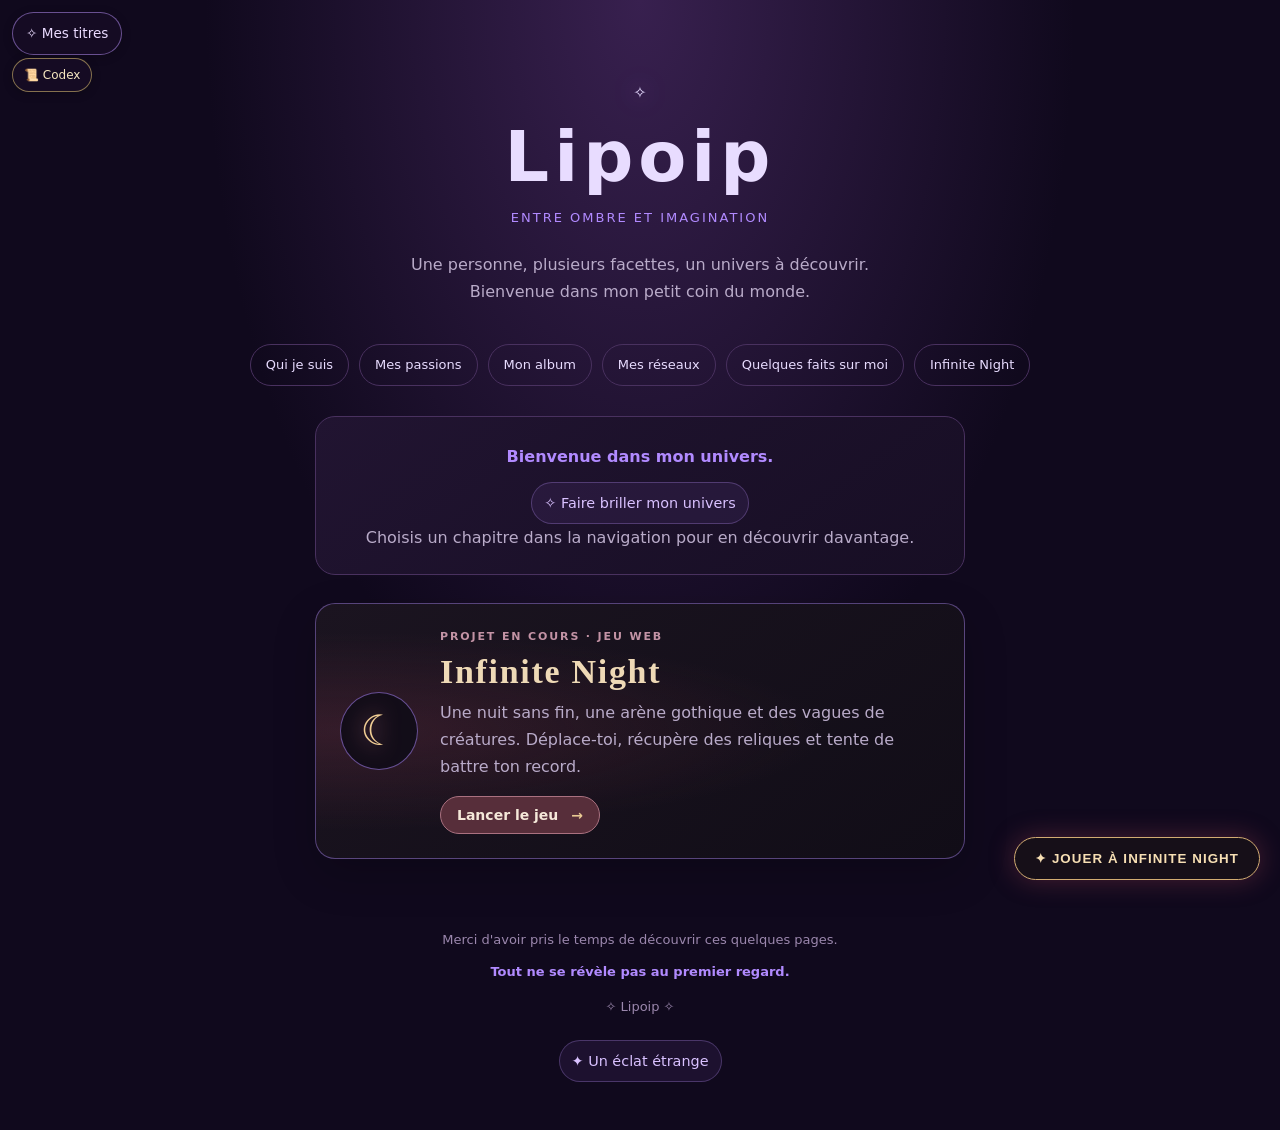
==== commit d2f18442: "Add Infinite Night game to main site" ====
--- a/index.html
+++ b/index.html
@@ -176,6 +176,16 @@
     .welcome-panel p { margin: 0; color: var(--muted); }
     .welcome-panel strong { color: var(--purple); }
 
+    .in-project-card { display:flex; align-items:center; gap:22px; max-width:650px; margin:0 auto 42px; padding:24px; border:1px solid rgba(177,138,255,.42); border-radius:20px; background:radial-gradient(ellipse at 5% 50%,rgba(125,52,72,.28),transparent 55%),linear-gradient(145deg,#1b1420,#110d17); box-shadow:0 16px 44px rgba(0,0,0,.2); scroll-margin-top:20px; }
+    .in-project-mark { flex:0 0 78px; width:78px; height:78px; display:grid; place-items:center; border:1px solid #b18aff88; border-radius:50%; color:#f0cd94; font-size:42px; text-shadow:0 0 22px #c26d88; background:#120d18; }
+    .in-project-copy h2 { margin:0 0 8px; font:800 clamp(24px,5vw,34px)/1.1 Georgia,serif; letter-spacing:.05em; color:#eed9b6; }
+    .in-project-copy p { margin:0 0 16px; color:var(--muted); }
+    .in-project-copy .in-project-kicker { margin:0 0 7px; color:#c393a5; font-size:11px; letter-spacing:.17em; font-weight:750; }
+    .in-project-button { border:1px solid #aa7180; border-radius:999px; padding:10px 16px; color:#f5e8d9; background:#572e3a; font:700 14px system-ui,sans-serif; cursor:pointer; }
+    .in-project-button:hover,.in-project-button:focus-visible { background:#744052; border-color:#e2bb9a; outline:2px solid #e2bb9a55; }
+    .in-project-button span { margin-left:8px; color:#e9c993; }
+    @media(max-width:520px) { .in-project-card { gap:14px; align-items:flex-start; padding:18px; } .in-project-mark { flex-basis:54px; width:54px; height:54px; font-size:30px; } }
+
     /* Effet de surbrillance du message d'accueil */
     #welcome-highlight {
       display: inline-block;
@@ -645,6 +655,8 @@
     /* Chasse aux sept symboles : indices indépendants et progression locale. */
     /* Les symboles sont des zones tactiles discrètes, pas des boutons décoratifs visibles. */
     .lipoip-clue { display: inline-flex; align-items: center; justify-content: center; width: 22px; height: 22px; min-width: 22px; margin: 0 1px; padding: 0; border: 1px solid transparent; border-radius: 50%; color: rgba(205,190,225,.13); background: transparent; box-shadow: none; font-size: 12px; cursor: pointer; opacity: .34; transition: color .2s, background .2s, opacity .2s; vertical-align: middle; }
+    .lipoip-clue { position: relative; }
+    .lipoip-clue::before { content: ""; position: absolute; inset: -6px; }
     .lipoip-clue:hover, .lipoip-clue:focus-visible { opacity: 1; color: #eadcff; background: rgba(87,52,125,.8); box-shadow: 0 0 10px rgba(177,138,255,.28); outline: 2px solid #e8dcff; outline-offset: 2px; }
     .lipoip-clue.found { color: rgba(205,190,225,.55); background: transparent; border-color: transparent; box-shadow: none; opacity: .9; }
     .lipoip-clue.found:hover, .lipoip-clue.found:focus-visible { opacity: 1; color: #eadcff; }
@@ -685,7 +697,7 @@
     .babel-stage-title { margin:0 0 6px; }
     body[data-equipped-title="babel"] h1 { color:#e8dcff; text-shadow:0 0 6px rgba(177,138,255,.65), 0 4px 10px rgba(177,138,255,.35); animation:babelInk 7s ease-in-out infinite; }
     body[data-equipped-title="babel"] .symbol { text-shadow:0 0 12px rgba(177,138,255,.55); opacity:.85; }
-    @keyframes babelInk { 0%,100% { opacity:1; filter:blur(0); } 50% { opacity:.4; filter:blur(1.4px); } }
+    @keyframes babelInk { 0%,100% { opacity:1; } 50% { opacity:.4; } }
     @media (prefers-reduced-motion: reduce) { body[data-equipped-title="babel"] h1 { animation:none; opacity:.65; filter:blur(.6px); } }
     /* ===== Titre « Éclaireur » (quatre fenêtres principales visitées) ===== */
     .site-toast { position:fixed; left:50%; bottom:22px; transform:translateX(-50%); z-index:3000; width:min(92vw,420px); padding:12px 16px; text-align:center; font-size:.95rem; line-height:1.5; color:var(--light); background:rgba(22,13,36,.97); border:1px solid rgba(255,226,160,.6); border-radius:14px; box-shadow:0 0 26px rgba(255,226,160,.25); }
@@ -835,19 +847,30 @@
     /* Chapelet : cercle de perles qui s'allument en rythme */
     .tfx-rosary { position:absolute; left:50%; top:46%; width:0; height:0; --R:min(34vmin,170px); animation:tfxTurn 70s linear infinite; }
     @keyframes tfxTurn { to { transform:rotate(360deg); } }
-    .tfx-bead { position:absolute; left:-9px; top:-9px; width:18px; height:18px; border-radius:50%; background:#e6c36a; opacity:.1; transform:rotate(var(--a)) translateY(calc(-1 * var(--R))); animation:tfxBead 4.8s ease-in-out var(--d) infinite; }
-    @keyframes tfxBead { 0%,100% { opacity:.1; box-shadow:none; } 25% { opacity:.36; box-shadow:0 0 9px 2px rgba(245,215,122,.32); } 55% { opacity:.14; } }
+    .tfx-bead { position:absolute; left:-9px; top:-9px; width:18px; height:18px; border-radius:50%; background:#e6c36a; box-shadow:0 0 9px 2px rgba(245,215,122,.32); opacity:.1; transform:rotate(var(--a)) translateY(calc(-1 * var(--R))); animation:tfxBead 4.8s ease-in-out var(--d) infinite; }
+    @keyframes tfxBead { 0%,100% { opacity:.1; } 25% { opacity:.36; } 55% { opacity:.14; } }
     /* Plume : lignes d'encre qui s'écrivent puis s'effacent */
-    .tfx--plume svg { position:absolute; left:0; top:6vh; width:100%; height:62vh; color:#d6baff; }
-    .tfx--plume path { fill:none; stroke:currentColor; stroke-width:1.4; stroke-linecap:round; stroke-dasharray:1; stroke-dashoffset:1; opacity:0; animation:tfxWrite 10s ease-in-out var(--d) infinite; }
-    @keyframes tfxWrite { 0% { stroke-dashoffset:1; opacity:0; } 6% { opacity:.2; } 30% { stroke-dashoffset:0; opacity:.2; } 70% { stroke-dashoffset:0; opacity:.2; } 88% { stroke-dashoffset:0; opacity:0; } 100% { stroke-dashoffset:1; opacity:0; } }
-    .tfx--plume text { fill:#f2e8ff; font-size:10px; opacity:0; animation:tfxGlyph 10s ease-in-out var(--d) infinite; }
     @keyframes tfxGlyph { 0%,8% { opacity:0; } 20% { opacity:.28; } 70% { opacity:.28; } 88%,100% { opacity:0; } }
+    .tfx-wipe, .tfx-swipe { position:absolute; overflow:hidden; opacity:0; }
+    .tfx-wipe { left:0; top:6vh; width:100%; height:62vh; animation:tfxWipeFade 10s ease-in-out var(--d) infinite; }
+    .tfx-wipe svg { display:block; width:100%; height:100%; color:#d6baff; fill:none; stroke:currentColor; stroke-width:1.4; stroke-linecap:round; }
+    .tfx-wa, .tfx-wb { position:absolute; inset:0; }
+    .tfx-wa { animation:tfxWipeA var(--T,10s) ease-in-out var(--d) infinite both; }
+    .tfx-wb { animation:tfxWipeB var(--T,10s) ease-in-out var(--d) infinite both; }
+    @keyframes tfxWipeA { 0% { transform:translateX(-100%); } 28%,100% { transform:translateX(0); } }
+    @keyframes tfxWipeB { 0% { transform:translateX(100%); } 28%,100% { transform:translateX(0); } }
+    @keyframes tfxWipeFade { 0% { opacity:0; } 6% { opacity:.2; } 70% { opacity:.2; } 88%,100% { opacity:0; } }
+    .tfx-glyphs { position:absolute; left:0; top:6vh; width:100%; height:62vh; }
+    .tfx-glyphs span { position:absolute; color:#f2e8ff; font-size:14px; opacity:0; animation:tfxGlyph 10s ease-in-out var(--d) infinite; }
+    .tfx--sceau { --T:11s; }
+    .tfx-swipe, .tfx-sfill { left:50%; top:46%; width:84vmin; height:84vmin; margin:-42vmin 0 0 -42vmin; }
+    .tfx-sfill { position:absolute; opacity:0; animation:tfxSealFill 11s ease-out 3.6s infinite; }
+    .tfx-sfill svg, .tfx-swipe svg { display:block; width:100%; height:100%; }
+    .tfx-sfill circle { fill:#f5d77b; }
+    .tfx-swipe { animation:tfxSealFade 11s ease-in-out var(--d) infinite; }
+    .tfx-swipe svg { color:#f5d77b; fill:none; stroke:currentColor; stroke-width:1.6; }
+    @keyframes tfxSealFade { 0% { opacity:0; } 5% { opacity:.2; } 78% { opacity:.2; } 92%,100% { opacity:0; } }
     /* Sceau : figure tracée, éclat doré, effacement */
-    .tfx--sceau svg { position:absolute; left:50%; top:46%; width:84vmin; height:84vmin; margin:-42vmin 0 0 -42vmin; color:#f5d77b; }
-    .tfx-line { fill:none; stroke:currentColor; stroke-width:1.6; stroke-dasharray:1; stroke-dashoffset:1; opacity:0; animation:tfxSeal 11s ease-in-out var(--d) infinite; }
-    @keyframes tfxSeal { 0% { stroke-dashoffset:1; opacity:0; } 5% { opacity:.2; } 26% { stroke-dashoffset:0; opacity:.2; } 78% { stroke-dashoffset:0; opacity:.2; } 92% { stroke-dashoffset:0; opacity:0; } 100% { stroke-dashoffset:1; opacity:0; } }
-    .tfx-fill { fill:#f5d77b; stroke:none; opacity:0; animation:tfxSealFill 11s ease-out 3.6s infinite; }
     @keyframes tfxSealFill { 0% { opacity:0; } 6% { opacity:.12; } 22% { opacity:.04; } 34%,100% { opacity:0; } }
     /* Épée : lame de lumière qui ondule et éclat en croix */
     .tfx-halo { position:absolute; inset:0; background:radial-gradient(ellipse at 50% 40%,rgba(255,243,196,.08),transparent 60%); animation:tfxHalo 8s ease-in-out infinite; }
@@ -860,14 +883,16 @@
     .tfx-flare::after { left:-1px; top:-18vmin; width:2px; height:36vmin; background:linear-gradient(0deg,transparent,#fff,transparent); }
     @keyframes tfxFlare { 0%,40% { opacity:0; transform:scale(.1); } 50% { opacity:.5; transform:scale(1); } 65%,100% { opacity:0; transform:scale(1.2); } }
     @media (prefers-reduced-motion: reduce) {
-      #title-fx .tfx, #title-fx .tfx * , .tfx--plume path, .tfx--plume text, .tfx-line, .tfx-fill { animation:none !important; }
-      .tfx--plume path, .tfx-line { stroke-dashoffset:0; opacity:.3; }
-      .tfx--plume text { opacity:.4; } .tfx-shield { opacity:.08; transform:scale(1.3); } .tfx-ember { opacity:.35; bottom:calc(var(--x) * 0.8); } .tfx-bead { opacity:.4; } .tfx-fill { opacity:.06; }
+      #title-fx .tfx, #title-fx .tfx * { animation:none !important; }
+      .tfx-wipe, .tfx-swipe { opacity:.3; }
+      .tfx-glyphs span { opacity:.4; } .tfx-shield { opacity:.08; transform:scale(1.3); } .tfx-ember { opacity:.35; bottom:calc(var(--x) * 0.8); } .tfx-bead { opacity:.4; } .tfx-sfill { opacity:.06; }
     }
     /* ===== Refonte des effets de titres : système (pause + réglage) ===== */
     .fx-setting { margin:6px 0 10px; }
     #fx-toggle { padding:7px 14px; color:var(--light); font:inherit; font-size:.88rem; cursor:pointer; background:rgba(105,57,155,.3); border:1px solid var(--border); border-radius:999px; }
     body.fx-off #title-fx, body.fx-off #shooting-stars { display:none; }
+    body.fx-off h1, body.fx-off .symbol { animation:none !important; }
+    body.modal-open h1, body.modal-open .symbol, body.fx-paused h1, body.fx-paused .symbol { animation-play-state:paused !important; }
     body.modal-open #title-fx *, body.modal-open #title-fx *::before, body.modal-open #title-fx *::after, body.modal-open #shooting-stars .shooting-star,
     body.fx-paused #title-fx *, body.fx-paused #title-fx *::before, body.fx-paused #title-fx *::after, body.fx-paused #shooting-stars .shooting-star { animation-play-state:paused !important; }
     body[data-equipped-title="chercheur"] .tfx--chercheur, body[data-equipped-title="scribe"] .tfx--scribe, body[data-equipped-title="leuzh"] .tfx--leuzh,
@@ -1029,6 +1054,7 @@
     <a href="#album" data-modal="album">Mon album</a>
     <a href="#reseaux" data-modal="reseaux">Mes réseaux</a>
     <a href="#faits" data-modal="faits">Quelques faits sur moi</a>
+    <a href="#infinite-night-project">Infinite Night</a>
   </nav>
 
   <main>
@@ -1043,9 +1069,18 @@
       </button>
       <p>Choisis un chapitre dans la navigation pour en découvrir davantage.</p>
     </div>
+    <section class="in-project-card" id="infinite-night-project" aria-labelledby="in-project-title">
+      <div class="in-project-mark" aria-hidden="true">☾</div>
+      <div class="in-project-copy">
+        <p class="in-project-kicker">PROJET EN COURS · JEU WEB</p>
+        <h2 id="in-project-title">Infinite Night</h2>
+        <p>Une nuit sans fin, une arène gothique et des vagues de créatures. Déplace-toi, récupère des reliques et tente de battre ton record.</p>
+        <button class="in-project-button" id="in-project-launch" type="button">Lancer le jeu <span aria-hidden="true">→</span></button>
+      </div>
+    </section>
   </main>
 
-  <div id="title-fx" aria-hidden="true"><div class="tfx tfx--egide"><svg class="tfx-shield" style="--d:0s" viewBox="0 0 32 38"><path d="M16 2 L29 7 V18 C29 28 22 34 16 36 C10 34 3 28 3 18 V7 Z" fill="none" stroke="currentColor" stroke-width="1.2" stroke-linejoin="round"/></svg><svg class="tfx-shield" style="--d:2.4s" viewBox="0 0 32 38"><path d="M16 2 L29 7 V18 C29 28 22 34 16 36 C10 34 3 28 3 18 V7 Z" fill="none" stroke="currentColor" stroke-width="1.2" stroke-linejoin="round"/></svg><svg class="tfx-shield" style="--d:4.8s" viewBox="0 0 32 38"><path d="M16 2 L29 7 V18 C29 28 22 34 16 36 C10 34 3 28 3 18 V7 Z" fill="none" stroke="currentColor" stroke-width="1.2" stroke-linejoin="round"/></svg></div><div class="tfx tfx--marteau"><div class="tfx-forge"></div><i class="tfx-ember" style="--x:13%;--d:0.0s;--t:5.0s;--s:3px"></i><i class="tfx-ember" style="--x:50%;--d:0.8s;--t:5.9s;--s:5px"></i><i class="tfx-ember" style="--x:87%;--d:1.7s;--t:6.8s;--s:7px"></i><i class="tfx-ember" style="--x:28%;--d:2.5s;--t:7.7s;--s:3px"></i><i class="tfx-ember" style="--x:65%;--d:3.3s;--t:8.6s;--s:5px"></i><i class="tfx-ember" style="--x:6%;--d:4.1s;--t:5.5s;--s:7px"></i><i class="tfx-ember" style="--x:43%;--d:5.0s;--t:6.4s;--s:3px"></i><i class="tfx-ember" style="--x:80%;--d:5.8s;--t:7.3s;--s:5px"></i><i class="tfx-ember" style="--x:21%;--d:0.6s;--t:8.2s;--s:7px"></i><i class="tfx-ember" style="--x:58%;--d:1.5s;--t:5.1s;--s:3px"></i><i class="tfx-ember" style="--x:95%;--d:2.3s;--t:6.0s;--s:5px"></i><i class="tfx-ember" style="--x:36%;--d:3.1s;--t:6.9s;--s:7px"></i><i class="tfx-ember" style="--x:73%;--d:4.0s;--t:7.8s;--s:3px"></i><i class="tfx-ember" style="--x:14%;--d:4.8s;--t:8.7s;--s:5px"></i><i class="tfx-ember" style="--x:51%;--d:5.6s;--t:5.6s;--s:7px"></i><i class="tfx-ember" style="--x:88%;--d:0.4s;--t:6.5s;--s:3px"></i></div><div class="tfx tfx--chapelet"><div class="tfx-rosary"><span class="tfx-bead" style="--a:0deg;--d:0.0s"></span><span class="tfx-bead" style="--a:30deg;--d:0.4s"></span><span class="tfx-bead" style="--a:60deg;--d:0.8s"></span><span class="tfx-bead" style="--a:90deg;--d:1.2s"></span><span class="tfx-bead" style="--a:120deg;--d:1.6s"></span><span class="tfx-bead" style="--a:150deg;--d:2.0s"></span><span class="tfx-bead" style="--a:180deg;--d:2.4s"></span><span class="tfx-bead" style="--a:210deg;--d:2.8s"></span><span class="tfx-bead" style="--a:240deg;--d:3.2s"></span><span class="tfx-bead" style="--a:270deg;--d:3.6s"></span><span class="tfx-bead" style="--a:300deg;--d:4.0s"></span><span class="tfx-bead" style="--a:330deg;--d:4.4s"></span></div></div><div class="tfx tfx--plume"><svg viewBox="0 0 300 140" preserveAspectRatio="xMidYMid slice"><path d="M10 30 C40 10 70 50 100 28 S150 8 180 30 S240 46 290 24" pathLength="1" style="--d:0s"/><path d="M10 70 C45 52 75 88 110 66 S170 50 205 70 S255 86 290 66" pathLength="1" style="--d:1.6s"/><path d="M10 110 C50 92 80 128 120 106 S175 90 215 110 S260 124 290 106" pathLength="1" style="--d:3.2s"/><text x="24" y="22" style="--d:1.2s">❦</text><text x="230" y="60" style="--d:2.8s">✎</text><text x="40" y="100" style="--d:4.4s">§</text></svg></div><div class="tfx tfx--sceau"><svg viewBox="0 0 200 200"><circle class="tfx-fill" cx="100" cy="100" r="84"/><circle class="tfx-line" cx="100" cy="100" r="84" pathLength="1" style="--d:0s"/><path class="tfx-line" d="M100 28 L162 64 L162 136 L100 172 L38 136 L38 64 Z" pathLength="1" style="--d:1.2s"/><path class="tfx-line" d="M100 48 L152 138 L48 138 Z" pathLength="1" style="--d:2.4s"/></svg></div><div class="tfx tfx--epee"><div class="tfx-halo"></div><div class="tfx-blade"></div><div class="tfx-flare"></div></div><div class="tfx tfx--chercheur"><i class="tfx-mote" style="--x:10%;--y:17%;--s:4px;--t:7.0s;--d:0.0s"></i><i class="tfx-mote" style="--x:39%;--y:64%;--s:5px;--t:8.3s;--d:7.3s"></i><i class="tfx-mote" style="--x:68%;--y:23%;--s:5px;--t:9.6s;--d:5.6s"></i><i class="tfx-mote" style="--x:5%;--y:70%;--s:4px;--t:10.9s;--d:3.9s"></i><i class="tfx-mote" style="--x:34%;--y:29%;--s:5px;--t:7.2s;--d:2.2s"></i><i class="tfx-mote" style="--x:63%;--y:76%;--s:5px;--t:8.5s;--d:0.5s"></i><i class="tfx-mote" style="--x:92%;--y:35%;--s:4px;--t:9.8s;--d:7.8s"></i><i class="tfx-mote" style="--x:29%;--y:82%;--s:5px;--t:11.1s;--d:6.1s"></i><i class="tfx-mote" style="--x:58%;--y:41%;--s:5px;--t:7.4s;--d:4.4s"></i><i class="tfx-mote" style="--x:87%;--y:88%;--s:4px;--t:8.7s;--d:2.7s"></i><i class="tfx-mote" style="--x:24%;--y:47%;--s:5px;--t:10.0s;--d:1.0s"></i><i class="tfx-mote" style="--x:53%;--y:6%;--s:5px;--t:11.3s;--d:8.3s"></i></div><div class="tfx tfx--scribe"><div class="tfx-ruled"></div><div class="tfx-margin"></div></div><div class="tfx tfx--leuzh"><div class="tfx-candle tfx-candle--l"></div><div class="tfx-candle tfx-candle--r"></div></div><div class="tfx tfx--etoiles"><div class="tfx-const"><i class="tfx-link" style="--x:10%;--y:70%;--len:35.0;--a:-59.0deg;--d:0.0s"></i><i class="tfx-link" style="--x:28%;--y:40%;--len:22.7;--a:41.4deg;--d:1.3s"></i><i class="tfx-link" style="--x:45%;--y:55%;--len:33.5;--a:-63.4deg;--d:2.6s"></i><i class="tfx-link" style="--x:60%;--y:25%;--len:26.9;--a:48.0deg;--d:3.9s"></i><i class="tfx-link" style="--x:78%;--y:45%;--len:31.6;--a:-71.6deg;--d:5.2s"></i><i class="tfx-link" style="--x:88%;--y:15%;--len:65.5;--a:105.9deg;--d:6.5s"></i><i class="tfx-star" style="--x:10%;--y:70%;--t:3.00s;--d:0.0s"></i><i class="tfx-star" style="--x:28%;--y:40%;--t:3.45s;--d:-0.6s"></i><i class="tfx-star" style="--x:45%;--y:55%;--t:3.90s;--d:-1.2s"></i><i class="tfx-star" style="--x:60%;--y:25%;--t:4.35s;--d:-1.8s"></i><i class="tfx-star" style="--x:78%;--y:45%;--t:4.80s;--d:-2.4s"></i><i class="tfx-star" style="--x:88%;--y:15%;--t:5.25s;--d:-3.0s"></i><i class="tfx-star" style="--x:70%;--y:78%;--t:5.70s;--d:-3.6s"></i></div></div><div class="tfx tfx--plumes"><span class="tfx-feather" style="--x:12%;--y:8;--t:17s;--d:-3s"><i></i></span><span class="tfx-feather" style="--x:32%;--y:30;--t:21s;--d:-11s"><i></i></span><span class="tfx-feather" style="--x:55%;--y:12;--t:19s;--d:-6s"><i></i></span><span class="tfx-feather" style="--x:74%;--y:40;--t:23s;--d:-15s"><i></i></span><span class="tfx-feather" style="--x:90%;--y:20;--t:18s;--d:-9s"><i></i></span></div><div class="tfx tfx--aria"><span class="tfx-eyes" style="--x:5%;--y:44%;--t:11s;--d:-2s"><i></i><i></i></span><span class="tfx-eyes" style="--x:76%;--y:22%;--t:13s;--d:-7s"><i></i><i></i></span><span class="tfx-eyes" style="--x:58%;--y:91%;--t:12s;--d:-4s"><i></i><i></i></span></div><div class="tfx tfx--couronne"><div class="tfx-weave tfx-weave--a"></div><div class="tfx-weave tfx-weave--b"></div></div><div class="tfx tfx--fnaf"><div class="tfx-scan"></div><div class="tfx-rec"><i></i>REC</div></div><div class="tfx tfx--pokemon"><span class="tfx-ball" style="--x:10%;--y:70%;--t:19s;--d:-4s"></span><span class="tfx-ball" style="--x:30%;--y:45%;--t:23s;--d:-13s"></span><span class="tfx-ball" style="--x:52%;--y:60%;--t:21s;--d:-8s"></span><span class="tfx-ball" style="--x:72%;--y:35%;--t:25s;--d:-18s"></span><span class="tfx-ball" style="--x:90%;--y:55%;--t:20s;--d:-11s"></span></div><div class="tfx tfx--complet"><div class="soul-aurora soul-aurora--a"></div><div class="soul-aurora soul-aurora--b"></div><div class="soul-aurora soul-aurora--c"></div><div class="soul-galaxy"><svg viewBox="0 0 200 200" aria-hidden="true"><defs><radialGradient id="soulCore"><stop offset="0" stop-color="#fff6dc" stop-opacity=".9"/><stop offset=".25" stop-color="#ffd98a" stop-opacity=".35"/><stop offset="1" stop-color="#ffd98a" stop-opacity="0"/></radialGradient></defs><g fill="none" stroke-linecap="round"><path d="M105.0 100.0 L105.1 101.1 L105.0 102.2 L104.6 103.3 L104.0 104.4 L103.1 105.3 L102.0 106.1 L100.7 106.7 L99.3 107.0 L97.7 106.9 L96.2 106.6 L94.7 105.9 L93.3 104.9 L92.1 103.5 L91.2 101.9 L90.6 100.0 L90.4 98.0 L90.7 95.9 L91.4 93.8 L92.6 91.8 L94.2 90.0 L96.3 88.5 L98.7 87.5 L101.4 87.0 L104.2 87.0 L107.1 87.7 L109.9 89.0 L112.5 90.9 L114.8 93.4 L116.5 96.5 L117.6 100.0 L117.9 103.8 L117.5 107.8 L116.1 111.7 L113.9 115.4 L110.8 118.8 L107.0 121.5 L102.5 123.4 L97.4 124.4 L92.1 124.4 L86.6 123.1 L81.4 120.7 L76.5 117.1 L72.3 112.3 L69.1 106.6 L67.1 100.0 L66.4 92.9 L67.3 85.4 L69.8 78.1 L73.9 71.1 L79.7 64.8 L86.9 59.7 L95.4 56.1 L104.8 54.2 L114.8 54.3 L125.0 56.6 L134.9 61.2 L144.0 68.0 L151.9 76.9 L157.9 87.7 L161.7 100.0" stroke="#b48cff" stroke-width="9" opacity=".10"/><path d="M105.0 100.0 L105.1 101.1 L105.0 102.2 L104.6 103.3 L104.0 104.4 L103.1 105.3 L102.0 106.1 L100.7 106.7 L99.3 107.0 L97.7 106.9 L96.2 106.6 L94.7 105.9 L93.3 104.9 L92.1 103.5 L91.2 101.9 L90.6 100.0 L90.4 98.0 L90.7 95.9 L91.4 93.8 L92.6 91.8 L94.2 90.0 L96.3 88.5 L98.7 87.5 L101.4 87.0 L104.2 87.0 L107.1 87.7 L109.9 89.0 L112.5 90.9 L114.8 93.4 L116.5 96.5 L117.6 100.0 L117.9 103.8 L117.5 107.8 L116.1 111.7 L113.9 115.4 L110.8 118.8 L107.0 121.5 L102.5 123.4 L97.4 124.4 L92.1 124.4 L86.6 123.1 L81.4 120.7 L76.5 117.1 L72.3 112.3 L69.1 106.6 L67.1 100.0 L66.4 92.9 L67.3 85.4 L69.8 78.1 L73.9 71.1 L79.7 64.8 L86.9 59.7 L95.4 56.1 L104.8 54.2 L114.8 54.3 L125.0 56.6 L134.9 61.2 L144.0 68.0 L151.9 76.9 L157.9 87.7 L161.7 100.0" stroke="#b48cff" stroke-width="4.5" opacity=".16"/><path d="M105.0 100.0 L105.1 101.1 L105.0 102.2 L104.6 103.3 L104.0 104.4 L103.1 105.3 L102.0 106.1 L100.7 106.7 L99.3 107.0 L97.7 106.9 L96.2 106.6 L94.7 105.9 L93.3 104.9 L92.1 103.5 L91.2 101.9 L90.6 100.0 L90.4 98.0 L90.7 95.9 L91.4 93.8 L92.6 91.8 L94.2 90.0 L96.3 88.5 L98.7 87.5 L101.4 87.0 L104.2 87.0 L107.1 87.7 L109.9 89.0 L112.5 90.9 L114.8 93.4 L116.5 96.5 L117.6 100.0 L117.9 103.8 L117.5 107.8 L116.1 111.7 L113.9 115.4 L110.8 118.8 L107.0 121.5 L102.5 123.4 L97.4 124.4 L92.1 124.4 L86.6 123.1 L81.4 120.7 L76.5 117.1 L72.3 112.3 L69.1 106.6 L67.1 100.0 L66.4 92.9 L67.3 85.4 L69.8 78.1 L73.9 71.1 L79.7 64.8 L86.9 59.7 L95.4 56.1 L104.8 54.2 L114.8 54.3 L125.0 56.6 L134.9 61.2 L144.0 68.0 L151.9 76.9 L157.9 87.7 L161.7 100.0" stroke="#fff3d6" stroke-width="1.4" opacity=".34"/><path d="M95.0 100.0 L94.9 98.9 L95.0 97.8 L95.4 96.7 L96.0 95.6 L96.9 94.7 L98.0 93.9 L99.3 93.3 L100.7 93.0 L102.3 93.1 L103.8 93.4 L105.3 94.1 L106.7 95.1 L107.9 96.5 L108.8 98.1 L109.4 100.0 L109.6 102.0 L109.3 104.1 L108.6 106.2 L107.4 108.2 L105.8 110.0 L103.7 111.5 L101.3 112.5 L98.6 113.0 L95.8 113.0 L92.9 112.3 L90.1 111.0 L87.5 109.1 L85.2 106.6 L83.5 103.5 L82.4 100.0 L82.1 96.2 L82.5 92.2 L83.9 88.3 L86.1 84.6 L89.2 81.2 L93.0 78.5 L97.5 76.6 L102.6 75.6 L107.9 75.6 L113.4 76.9 L118.6 79.3 L123.5 82.9 L127.7 87.7 L130.9 93.4 L132.9 100.0 L133.6 107.1 L132.7 114.6 L130.2 121.9 L126.1 128.9 L120.3 135.2 L113.1 140.3 L104.6 143.9 L95.2 145.8 L85.2 145.7 L75.0 143.4 L65.1 138.8 L56.0 132.0 L48.1 123.1 L42.1 112.3 L38.3 100.0" stroke="#8ab4ff" stroke-width="9" opacity=".10"/><path d="M95.0 100.0 L94.9 98.9 L95.0 97.8 L95.4 96.7 L96.0 95.6 L96.9 94.7 L98.0 93.9 L99.3 93.3 L100.7 93.0 L102.3 93.1 L103.8 93.4 L105.3 94.1 L106.7 95.1 L107.9 96.5 L108.8 98.1 L109.4 100.0 L109.6 102.0 L109.3 104.1 L108.6 106.2 L107.4 108.2 L105.8 110.0 L103.7 111.5 L101.3 112.5 L98.6 113.0 L95.8 113.0 L92.9 112.3 L90.1 111.0 L87.5 109.1 L85.2 106.6 L83.5 103.5 L82.4 100.0 L82.1 96.2 L82.5 92.2 L83.9 88.3 L86.1 84.6 L89.2 81.2 L93.0 78.5 L97.5 76.6 L102.6 75.6 L107.9 75.6 L113.4 76.9 L118.6 79.3 L123.5 82.9 L127.7 87.7 L130.9 93.4 L132.9 100.0 L133.6 107.1 L132.7 114.6 L130.2 121.9 L126.1 128.9 L120.3 135.2 L113.1 140.3 L104.6 143.9 L95.2 145.8 L85.2 145.7 L75.0 143.4 L65.1 138.8 L56.0 132.0 L48.1 123.1 L42.1 112.3 L38.3 100.0" stroke="#8ab4ff" stroke-width="4.5" opacity=".16"/><path d="M95.0 100.0 L94.9 98.9 L95.0 97.8 L95.4 96.7 L96.0 95.6 L96.9 94.7 L98.0 93.9 L99.3 93.3 L100.7 93.0 L102.3 93.1 L103.8 93.4 L105.3 94.1 L106.7 95.1 L107.9 96.5 L108.8 98.1 L109.4 100.0 L109.6 102.0 L109.3 104.1 L108.6 106.2 L107.4 108.2 L105.8 110.0 L103.7 111.5 L101.3 112.5 L98.6 113.0 L95.8 113.0 L92.9 112.3 L90.1 111.0 L87.5 109.1 L85.2 106.6 L83.5 103.5 L82.4 100.0 L82.1 96.2 L82.5 92.2 L83.9 88.3 L86.1 84.6 L89.2 81.2 L93.0 78.5 L97.5 76.6 L102.6 75.6 L107.9 75.6 L113.4 76.9 L118.6 79.3 L123.5 82.9 L127.7 87.7 L130.9 93.4 L132.9 100.0 L133.6 107.1 L132.7 114.6 L130.2 121.9 L126.1 128.9 L120.3 135.2 L113.1 140.3 L104.6 143.9 L95.2 145.8 L85.2 145.7 L75.0 143.4 L65.1 138.8 L56.0 132.0 L48.1 123.1 L42.1 112.3 L38.3 100.0" stroke="#fff3d6" stroke-width="1.4" opacity=".34"/></g><circle cx="100" cy="100" r="30" fill="url(#soulCore)"/></svg></div><div class="soul-halo"></div><div class="soul-ring soul-ring--a"></div><div class="soul-ring soul-ring--b"></div><div class="soul-stars soul-stars--1"></div><div class="soul-stars soul-stars--2"></div><div class="soul-comet"></div></div><div class="tfx tfx--complet"><div class="tfx-nebula tfx-nebula--a"></div><div class="tfx-nebula tfx-nebula--b"></div><div class="tfx-nebula tfx-nebula--c"></div><div class="tfx-ray tfx-ray--l"></div><div class="tfx-ray tfx-ray--r"></div><div class="tfx-field tfx-field--a"></div><div class="tfx-field tfx-field--b"></div><div class="tfx-dial tfx-dial--a"></div><div class="tfx-dial tfx-dial--b"></div></div></div>
+  <div id="title-fx" aria-hidden="true"><div class="tfx tfx--egide"><svg class="tfx-shield" style="--d:0s" viewBox="0 0 32 38"><path d="M16 2 L29 7 V18 C29 28 22 34 16 36 C10 34 3 28 3 18 V7 Z" fill="none" stroke="currentColor" stroke-width="1.2" stroke-linejoin="round"/></svg><svg class="tfx-shield" style="--d:2.4s" viewBox="0 0 32 38"><path d="M16 2 L29 7 V18 C29 28 22 34 16 36 C10 34 3 28 3 18 V7 Z" fill="none" stroke="currentColor" stroke-width="1.2" stroke-linejoin="round"/></svg><svg class="tfx-shield" style="--d:4.8s" viewBox="0 0 32 38"><path d="M16 2 L29 7 V18 C29 28 22 34 16 36 C10 34 3 28 3 18 V7 Z" fill="none" stroke="currentColor" stroke-width="1.2" stroke-linejoin="round"/></svg></div><div class="tfx tfx--marteau"><div class="tfx-forge"></div><i class="tfx-ember" style="--x:13%;--d:0.0s;--t:5.0s;--s:3px"></i><i class="tfx-ember" style="--x:50%;--d:0.8s;--t:5.9s;--s:5px"></i><i class="tfx-ember" style="--x:87%;--d:1.7s;--t:6.8s;--s:7px"></i><i class="tfx-ember" style="--x:28%;--d:2.5s;--t:7.7s;--s:3px"></i><i class="tfx-ember" style="--x:65%;--d:3.3s;--t:8.6s;--s:5px"></i><i class="tfx-ember" style="--x:6%;--d:4.1s;--t:5.5s;--s:7px"></i><i class="tfx-ember" style="--x:43%;--d:5.0s;--t:6.4s;--s:3px"></i><i class="tfx-ember" style="--x:80%;--d:5.8s;--t:7.3s;--s:5px"></i><i class="tfx-ember" style="--x:21%;--d:0.6s;--t:8.2s;--s:7px"></i><i class="tfx-ember" style="--x:58%;--d:1.5s;--t:5.1s;--s:3px"></i><i class="tfx-ember" style="--x:95%;--d:2.3s;--t:6.0s;--s:5px"></i><i class="tfx-ember" style="--x:36%;--d:3.1s;--t:6.9s;--s:7px"></i><i class="tfx-ember" style="--x:73%;--d:4.0s;--t:7.8s;--s:3px"></i><i class="tfx-ember" style="--x:14%;--d:4.8s;--t:8.7s;--s:5px"></i><i class="tfx-ember" style="--x:51%;--d:5.6s;--t:5.6s;--s:7px"></i><i class="tfx-ember" style="--x:88%;--d:0.4s;--t:6.5s;--s:3px"></i></div><div class="tfx tfx--chapelet"><div class="tfx-rosary"><span class="tfx-bead" style="--a:0deg;--d:0.0s"></span><span class="tfx-bead" style="--a:30deg;--d:0.4s"></span><span class="tfx-bead" style="--a:60deg;--d:0.8s"></span><span class="tfx-bead" style="--a:90deg;--d:1.2s"></span><span class="tfx-bead" style="--a:120deg;--d:1.6s"></span><span class="tfx-bead" style="--a:150deg;--d:2.0s"></span><span class="tfx-bead" style="--a:180deg;--d:2.4s"></span><span class="tfx-bead" style="--a:210deg;--d:2.8s"></span><span class="tfx-bead" style="--a:240deg;--d:3.2s"></span><span class="tfx-bead" style="--a:270deg;--d:3.6s"></span><span class="tfx-bead" style="--a:300deg;--d:4.0s"></span><span class="tfx-bead" style="--a:330deg;--d:4.4s"></span></div></div><div class="tfx tfx--plume"><div class="tfx-wipe" style="--d:0s"><div class="tfx-wa"><div class="tfx-wb"><svg viewBox="0 0 300 140" preserveAspectRatio="xMidYMid slice"><path d="M10 30 C40 10 70 50 100 28 S150 8 180 30 S240 46 290 24"/></svg></div></div></div><div class="tfx-wipe" style="--d:1.6s"><div class="tfx-wa"><div class="tfx-wb"><svg viewBox="0 0 300 140" preserveAspectRatio="xMidYMid slice"><path d="M10 70 C45 52 75 88 110 66 S170 50 205 70 S255 86 290 66"/></svg></div></div></div><div class="tfx-wipe" style="--d:3.2s"><div class="tfx-wa"><div class="tfx-wb"><svg viewBox="0 0 300 140" preserveAspectRatio="xMidYMid slice"><path d="M10 110 C50 92 80 128 120 106 S175 90 215 110 S260 124 290 106"/></svg></div></div></div><div class="tfx-glyphs"><span style="--d:1.2s;left:8%;top:15.7%">❦</span><span style="--d:2.8s;left:76.7%;top:42.9%">✎</span><span style="--d:4.4s;left:13.3%;top:71%">§</span></div></div><div class="tfx tfx--sceau"><div class="tfx-sfill"><svg viewBox="0 0 200 200"><circle cx="100" cy="100" r="84"/></svg></div><div class="tfx-swipe" style="--d:0s"><div class="tfx-wa"><div class="tfx-wb"><svg viewBox="0 0 200 200" preserveAspectRatio="xMidYMid slice"><circle cx="100" cy="100" r="84"/></svg></div></div></div><div class="tfx-swipe" style="--d:1.2s"><div class="tfx-wa"><div class="tfx-wb"><svg viewBox="0 0 200 200" preserveAspectRatio="xMidYMid slice"><path d="M100 28 L162 64 L162 136 L100 172 L38 136 L38 64 Z"/></svg></div></div></div><div class="tfx-swipe" style="--d:2.4s"><div class="tfx-wa"><div class="tfx-wb"><svg viewBox="0 0 200 200" preserveAspectRatio="xMidYMid slice"><path d="M100 48 L152 138 L48 138 Z"/></svg></div></div></div></div><div class="tfx tfx--epee"><div class="tfx-halo"></div><div class="tfx-blade"></div><div class="tfx-flare"></div></div><div class="tfx tfx--chercheur"><i class="tfx-mote" style="--x:10%;--y:17%;--s:4px;--t:7.0s;--d:0.0s"></i><i class="tfx-mote" style="--x:39%;--y:64%;--s:5px;--t:8.3s;--d:7.3s"></i><i class="tfx-mote" style="--x:68%;--y:23%;--s:5px;--t:9.6s;--d:5.6s"></i><i class="tfx-mote" style="--x:5%;--y:70%;--s:4px;--t:10.9s;--d:3.9s"></i><i class="tfx-mote" style="--x:34%;--y:29%;--s:5px;--t:7.2s;--d:2.2s"></i><i class="tfx-mote" style="--x:63%;--y:76%;--s:5px;--t:8.5s;--d:0.5s"></i><i class="tfx-mote" style="--x:92%;--y:35%;--s:4px;--t:9.8s;--d:7.8s"></i><i class="tfx-mote" style="--x:29%;--y:82%;--s:5px;--t:11.1s;--d:6.1s"></i><i class="tfx-mote" style="--x:58%;--y:41%;--s:5px;--t:7.4s;--d:4.4s"></i><i class="tfx-mote" style="--x:87%;--y:88%;--s:4px;--t:8.7s;--d:2.7s"></i><i class="tfx-mote" style="--x:24%;--y:47%;--s:5px;--t:10.0s;--d:1.0s"></i><i class="tfx-mote" style="--x:53%;--y:6%;--s:5px;--t:11.3s;--d:8.3s"></i></div><div class="tfx tfx--scribe"><div class="tfx-ruled"></div><div class="tfx-margin"></div></div><div class="tfx tfx--leuzh"><div class="tfx-candle tfx-candle--l"></div><div class="tfx-candle tfx-candle--r"></div></div><div class="tfx tfx--etoiles"><div class="tfx-const"><i class="tfx-link" style="--x:10%;--y:70%;--len:35.0;--a:-59.0deg;--d:0.0s"></i><i class="tfx-link" style="--x:28%;--y:40%;--len:22.7;--a:41.4deg;--d:1.3s"></i><i class="tfx-link" style="--x:45%;--y:55%;--len:33.5;--a:-63.4deg;--d:2.6s"></i><i class="tfx-link" style="--x:60%;--y:25%;--len:26.9;--a:48.0deg;--d:3.9s"></i><i class="tfx-link" style="--x:78%;--y:45%;--len:31.6;--a:-71.6deg;--d:5.2s"></i><i class="tfx-link" style="--x:88%;--y:15%;--len:65.5;--a:105.9deg;--d:6.5s"></i><i class="tfx-star" style="--x:10%;--y:70%;--t:3.00s;--d:0.0s"></i><i class="tfx-star" style="--x:28%;--y:40%;--t:3.45s;--d:-0.6s"></i><i class="tfx-star" style="--x:45%;--y:55%;--t:3.90s;--d:-1.2s"></i><i class="tfx-star" style="--x:60%;--y:25%;--t:4.35s;--d:-1.8s"></i><i class="tfx-star" style="--x:78%;--y:45%;--t:4.80s;--d:-2.4s"></i><i class="tfx-star" style="--x:88%;--y:15%;--t:5.25s;--d:-3.0s"></i><i class="tfx-star" style="--x:70%;--y:78%;--t:5.70s;--d:-3.6s"></i></div></div><div class="tfx tfx--plumes"><span class="tfx-feather" style="--x:12%;--y:8;--t:17s;--d:-3s"><i></i></span><span class="tfx-feather" style="--x:32%;--y:30;--t:21s;--d:-11s"><i></i></span><span class="tfx-feather" style="--x:55%;--y:12;--t:19s;--d:-6s"><i></i></span><span class="tfx-feather" style="--x:74%;--y:40;--t:23s;--d:-15s"><i></i></span><span class="tfx-feather" style="--x:90%;--y:20;--t:18s;--d:-9s"><i></i></span></div><div class="tfx tfx--aria"><span class="tfx-eyes" style="--x:5%;--y:44%;--t:11s;--d:-2s"><i></i><i></i></span><span class="tfx-eyes" style="--x:76%;--y:22%;--t:13s;--d:-7s"><i></i><i></i></span><span class="tfx-eyes" style="--x:58%;--y:91%;--t:12s;--d:-4s"><i></i><i></i></span></div><div class="tfx tfx--couronne"><div class="tfx-weave tfx-weave--a"></div><div class="tfx-weave tfx-weave--b"></div></div><div class="tfx tfx--fnaf"><div class="tfx-scan"></div><div class="tfx-rec"><i></i>REC</div></div><div class="tfx tfx--pokemon"><span class="tfx-ball" style="--x:10%;--y:70%;--t:19s;--d:-4s"></span><span class="tfx-ball" style="--x:30%;--y:45%;--t:23s;--d:-13s"></span><span class="tfx-ball" style="--x:52%;--y:60%;--t:21s;--d:-8s"></span><span class="tfx-ball" style="--x:72%;--y:35%;--t:25s;--d:-18s"></span><span class="tfx-ball" style="--x:90%;--y:55%;--t:20s;--d:-11s"></span></div><div class="tfx tfx--complet"><div class="soul-aurora soul-aurora--a"></div><div class="soul-aurora soul-aurora--b"></div><div class="soul-aurora soul-aurora--c"></div><div class="soul-galaxy"><svg viewBox="0 0 200 200" aria-hidden="true"><defs><radialGradient id="soulCore"><stop offset="0" stop-color="#fff6dc" stop-opacity=".9"/><stop offset=".25" stop-color="#ffd98a" stop-opacity=".35"/><stop offset="1" stop-color="#ffd98a" stop-opacity="0"/></radialGradient></defs><g fill="none" stroke-linecap="round"><path d="M105.0 100.0 L105.1 101.1 L105.0 102.2 L104.6 103.3 L104.0 104.4 L103.1 105.3 L102.0 106.1 L100.7 106.7 L99.3 107.0 L97.7 106.9 L96.2 106.6 L94.7 105.9 L93.3 104.9 L92.1 103.5 L91.2 101.9 L90.6 100.0 L90.4 98.0 L90.7 95.9 L91.4 93.8 L92.6 91.8 L94.2 90.0 L96.3 88.5 L98.7 87.5 L101.4 87.0 L104.2 87.0 L107.1 87.7 L109.9 89.0 L112.5 90.9 L114.8 93.4 L116.5 96.5 L117.6 100.0 L117.9 103.8 L117.5 107.8 L116.1 111.7 L113.9 115.4 L110.8 118.8 L107.0 121.5 L102.5 123.4 L97.4 124.4 L92.1 124.4 L86.6 123.1 L81.4 120.7 L76.5 117.1 L72.3 112.3 L69.1 106.6 L67.1 100.0 L66.4 92.9 L67.3 85.4 L69.8 78.1 L73.9 71.1 L79.7 64.8 L86.9 59.7 L95.4 56.1 L104.8 54.2 L114.8 54.3 L125.0 56.6 L134.9 61.2 L144.0 68.0 L151.9 76.9 L157.9 87.7 L161.7 100.0" stroke="#b48cff" stroke-width="9" opacity=".10"/><path d="M105.0 100.0 L105.1 101.1 L105.0 102.2 L104.6 103.3 L104.0 104.4 L103.1 105.3 L102.0 106.1 L100.7 106.7 L99.3 107.0 L97.7 106.9 L96.2 106.6 L94.7 105.9 L93.3 104.9 L92.1 103.5 L91.2 101.9 L90.6 100.0 L90.4 98.0 L90.7 95.9 L91.4 93.8 L92.6 91.8 L94.2 90.0 L96.3 88.5 L98.7 87.5 L101.4 87.0 L104.2 87.0 L107.1 87.7 L109.9 89.0 L112.5 90.9 L114.8 93.4 L116.5 96.5 L117.6 100.0 L117.9 103.8 L117.5 107.8 L116.1 111.7 L113.9 115.4 L110.8 118.8 L107.0 121.5 L102.5 123.4 L97.4 124.4 L92.1 124.4 L86.6 123.1 L81.4 120.7 L76.5 117.1 L72.3 112.3 L69.1 106.6 L67.1 100.0 L66.4 92.9 L67.3 85.4 L69.8 78.1 L73.9 71.1 L79.7 64.8 L86.9 59.7 L95.4 56.1 L104.8 54.2 L114.8 54.3 L125.0 56.6 L134.9 61.2 L144.0 68.0 L151.9 76.9 L157.9 87.7 L161.7 100.0" stroke="#b48cff" stroke-width="4.5" opacity=".16"/><path d="M105.0 100.0 L105.1 101.1 L105.0 102.2 L104.6 103.3 L104.0 104.4 L103.1 105.3 L102.0 106.1 L100.7 106.7 L99.3 107.0 L97.7 106.9 L96.2 106.6 L94.7 105.9 L93.3 104.9 L92.1 103.5 L91.2 101.9 L90.6 100.0 L90.4 98.0 L90.7 95.9 L91.4 93.8 L92.6 91.8 L94.2 90.0 L96.3 88.5 L98.7 87.5 L101.4 87.0 L104.2 87.0 L107.1 87.7 L109.9 89.0 L112.5 90.9 L114.8 93.4 L116.5 96.5 L117.6 100.0 L117.9 103.8 L117.5 107.8 L116.1 111.7 L113.9 115.4 L110.8 118.8 L107.0 121.5 L102.5 123.4 L97.4 124.4 L92.1 124.4 L86.6 123.1 L81.4 120.7 L76.5 117.1 L72.3 112.3 L69.1 106.6 L67.1 100.0 L66.4 92.9 L67.3 85.4 L69.8 78.1 L73.9 71.1 L79.7 64.8 L86.9 59.7 L95.4 56.1 L104.8 54.2 L114.8 54.3 L125.0 56.6 L134.9 61.2 L144.0 68.0 L151.9 76.9 L157.9 87.7 L161.7 100.0" stroke="#fff3d6" stroke-width="1.4" opacity=".34"/><path d="M95.0 100.0 L94.9 98.9 L95.0 97.8 L95.4 96.7 L96.0 95.6 L96.9 94.7 L98.0 93.9 L99.3 93.3 L100.7 93.0 L102.3 93.1 L103.8 93.4 L105.3 94.1 L106.7 95.1 L107.9 96.5 L108.8 98.1 L109.4 100.0 L109.6 102.0 L109.3 104.1 L108.6 106.2 L107.4 108.2 L105.8 110.0 L103.7 111.5 L101.3 112.5 L98.6 113.0 L95.8 113.0 L92.9 112.3 L90.1 111.0 L87.5 109.1 L85.2 106.6 L83.5 103.5 L82.4 100.0 L82.1 96.2 L82.5 92.2 L83.9 88.3 L86.1 84.6 L89.2 81.2 L93.0 78.5 L97.5 76.6 L102.6 75.6 L107.9 75.6 L113.4 76.9 L118.6 79.3 L123.5 82.9 L127.7 87.7 L130.9 93.4 L132.9 100.0 L133.6 107.1 L132.7 114.6 L130.2 121.9 L126.1 128.9 L120.3 135.2 L113.1 140.3 L104.6 143.9 L95.2 145.8 L85.2 145.7 L75.0 143.4 L65.1 138.8 L56.0 132.0 L48.1 123.1 L42.1 112.3 L38.3 100.0" stroke="#8ab4ff" stroke-width="9" opacity=".10"/><path d="M95.0 100.0 L94.9 98.9 L95.0 97.8 L95.4 96.7 L96.0 95.6 L96.9 94.7 L98.0 93.9 L99.3 93.3 L100.7 93.0 L102.3 93.1 L103.8 93.4 L105.3 94.1 L106.7 95.1 L107.9 96.5 L108.8 98.1 L109.4 100.0 L109.6 102.0 L109.3 104.1 L108.6 106.2 L107.4 108.2 L105.8 110.0 L103.7 111.5 L101.3 112.5 L98.6 113.0 L95.8 113.0 L92.9 112.3 L90.1 111.0 L87.5 109.1 L85.2 106.6 L83.5 103.5 L82.4 100.0 L82.1 96.2 L82.5 92.2 L83.9 88.3 L86.1 84.6 L89.2 81.2 L93.0 78.5 L97.5 76.6 L102.6 75.6 L107.9 75.6 L113.4 76.9 L118.6 79.3 L123.5 82.9 L127.7 87.7 L130.9 93.4 L132.9 100.0 L133.6 107.1 L132.7 114.6 L130.2 121.9 L126.1 128.9 L120.3 135.2 L113.1 140.3 L104.6 143.9 L95.2 145.8 L85.2 145.7 L75.0 143.4 L65.1 138.8 L56.0 132.0 L48.1 123.1 L42.1 112.3 L38.3 100.0" stroke="#8ab4ff" stroke-width="4.5" opacity=".16"/><path d="M95.0 100.0 L94.9 98.9 L95.0 97.8 L95.4 96.7 L96.0 95.6 L96.9 94.7 L98.0 93.9 L99.3 93.3 L100.7 93.0 L102.3 93.1 L103.8 93.4 L105.3 94.1 L106.7 95.1 L107.9 96.5 L108.8 98.1 L109.4 100.0 L109.6 102.0 L109.3 104.1 L108.6 106.2 L107.4 108.2 L105.8 110.0 L103.7 111.5 L101.3 112.5 L98.6 113.0 L95.8 113.0 L92.9 112.3 L90.1 111.0 L87.5 109.1 L85.2 106.6 L83.5 103.5 L82.4 100.0 L82.1 96.2 L82.5 92.2 L83.9 88.3 L86.1 84.6 L89.2 81.2 L93.0 78.5 L97.5 76.6 L102.6 75.6 L107.9 75.6 L113.4 76.9 L118.6 79.3 L123.5 82.9 L127.7 87.7 L130.9 93.4 L132.9 100.0 L133.6 107.1 L132.7 114.6 L130.2 121.9 L126.1 128.9 L120.3 135.2 L113.1 140.3 L104.6 143.9 L95.2 145.8 L85.2 145.7 L75.0 143.4 L65.1 138.8 L56.0 132.0 L48.1 123.1 L42.1 112.3 L38.3 100.0" stroke="#fff3d6" stroke-width="1.4" opacity=".34"/></g><circle cx="100" cy="100" r="30" fill="url(#soulCore)"/></svg></div><div class="soul-halo"></div><div class="soul-ring soul-ring--a"></div><div class="soul-ring soul-ring--b"></div><div class="soul-stars soul-stars--1"></div><div class="soul-stars soul-stars--2"></div><div class="soul-comet"></div></div><div class="tfx tfx--complet"><div class="tfx-nebula tfx-nebula--a"></div><div class="tfx-nebula tfx-nebula--b"></div><div class="tfx-nebula tfx-nebula--c"></div><div class="tfx-ray tfx-ray--l"></div><div class="tfx-ray tfx-ray--r"></div><div class="tfx-field tfx-field--a"></div><div class="tfx-field tfx-field--b"></div><div class="tfx-dial tfx-dial--a"></div><div class="tfx-dial tfx-dial--b"></div></div></div>
 
   <div id="artifact-fx" aria-hidden="true"></div>
 
@@ -1407,7 +1442,7 @@
     <section class="modal-window">
       <div class="modal-header"><h2 class="modal-title" id="title-secrets">📜 Registre des secrets</h2><button class="close-modal" type="button" aria-label="Fermer la fenêtre">×</button></div>
       <div class="modal-content">
-        <p id="secret-count" aria-live="polite">0 secret découvert sur 10.</p>
+        <p id="secret-count" aria-live="polite">Lecture du registre des secrets…</p>
         <div style="height:12px;background:rgba(255,255,255,.10);border-radius:99px;overflow:hidden;margin:12px 0 20px"><div id="secret-progress-bar" style="height:100%;width:0%;background:linear-gradient(90deg,#8b5cf6,#f5d77b);transition:width .25s"></div></div>
         <p id="secret-percent"><strong>0 %</strong> exploré</p>
         <ul id="secret-list" style="padding-left:22px">
@@ -1581,6 +1616,13 @@
       let activeModal = null;
       let previousFocus = null;
 
+      // Rend le contenu situé derrière les fenêtres inerte (focus clavier, lecteurs d'écran) tant qu'une fenêtre est ouverte.
+      function setBackgroundInert(on) {
+        Array.from(document.body.children).forEach(node => {
+          if (node.tagName === "SCRIPT" || node.tagName === "STYLE" || node.classList.contains("modal")) return;
+          if (on) node.setAttribute("inert", ""); else node.removeAttribute("inert");
+        });
+      }
       function openModal(name) {
         const modal = document.getElementById(`modal-${name}`);
         if (!modal) return;
@@ -1595,6 +1637,7 @@
         modal.classList.add("is-open");
         modal.setAttribute("aria-hidden", "false");
         document.body.classList.add("modal-open");
+        setBackgroundInert(true);
 
         const closeButton = modal.querySelector(".close-modal");
         if (closeButton) closeButton.focus();
@@ -1614,6 +1657,7 @@
         // Ne déverrouille le défilement que lorsqu'aucune autre fenêtre n'est ouverte.
         const anotherOpenModal = [...modals].some(modal => modal.classList.contains("is-open"));
         document.body.classList.toggle("modal-open", anotherOpenModal);
+        setBackgroundInert(anotherOpenModal);
 
         if (!anotherOpenModal && previousFocus && typeof previousFocus.focus === "function") {
           previousFocus.focus();
@@ -1750,6 +1794,7 @@
       if (resetProgressButton) resetProgressButton.addEventListener("click", () => {
         const accepted = window.confirm("Réinitialiser tous les secrets, les titres débloqués et le titre équipé sur cet appareil ? Cette action est irréversible.");
         if (!accepted) return;
+        // Toute nouvelle clé de sauvegarde doit être ajoutée à cette liste (voir NOTES_CLES_ET_MAINTENANCE.md).
         const keysToReset = [
           secretStorageKey, "lipoip-equipped-title-v1", "lipoip-seven-symbols-v2",
           "lipoip-couronne-stage-v2", "lipoip-origin-lipoip-v1", "lipoip-origin-leuzh-v1",
@@ -1763,7 +1808,11 @@
         ];
         keysToReset.forEach(key => { try { localStorage.removeItem(key); } catch (_) {} });
         // Retire aussi les anciennes clés de la chasse CIE/album pour repartir proprement.
-        try { Object.keys(localStorage).filter(key => /lipoip.*(clue|star|feather|cat|secret|origin|folie|couronne|title)/i.test(key)).forEach(key => localStorage.removeItem(key)); } catch (_) {}
+        // Un mot-clé ne compte que s'il forme un segment complet de la clé (séparé par des tirets) :
+        // « lipoip-cat-secret-v1 » est retirée, « lipoip-catalogue-demo » ne l'est pas. Les réglages listés ci-dessous sont conservés.
+        const preservedKeys = ["lipoip-fx-off-v1"];
+        const legacyKeyPattern = /^lipoip(?:-[a-z0-9]+)*?-(?:clues?|stars?|feathers?|cat|secrets?|origin|folie|couronne|title)(?:-|$)/i;
+        try { Object.keys(localStorage).filter(key => !preservedKeys.includes(key) && legacyKeyPattern.test(key)).forEach(key => localStorage.removeItem(key)); } catch (_) {}
         window.location.reload();
       });
       const titleDefinitions = [
@@ -1971,9 +2020,10 @@
             reveal.hidden = false;
             markSecret("cie-livre");
             cieProgress.r = 1; cieSave();
+            unlockStars();
           } else {
             feedback.textContent = "La serrure reste close. Relis l'énigme et cherche ce qui conserve les pensées.";
-            reveal.hidden = true;
+            if (!cieProgress.r) reveal.hidden = true;
           }
         });
       }
@@ -2144,33 +2194,28 @@
       refreshClueProgress();
       try { if (localStorage.getItem(catStorageKey) === "1" && catSuccess) catSuccess.hidden = false; } catch (_) {}
 
+      let catSolvedNow = false;
       if (catForm) {
         catForm.addEventListener("submit", event => {
           event.preventDefault();
           const answer = (document.getElementById("lipoip-cat-answer").value || "")
             .trim().toLocaleLowerCase("fr-FR").normalize("NFD")
             .replace(/[\u0300-\u036f]/g, "");
-          if (["chat", "un chat", "le chat"].includes(answer)) {
+          if (["chat", "un chat", "le chat", "chatte", "une chatte", "la chatte"].includes(answer)) {
+            catSolvedNow = true;
             if (catFeedback) catFeedback.textContent = "La serrure s'ouvre. Le secret est à toi.";
             if (catSuccess) catSuccess.hidden = false;
             markSecret("aria");
             try { localStorage.setItem(catStorageKey, "1"); } catch (_) {}
           } else {
             if (catFeedback) catFeedback.textContent = "La serrure reste close. Relis les fragments et la piste réunie.";
-            if (catSuccess) catSuccess.hidden = true;
+            let catSaved = false;
+            try { catSaved = localStorage.getItem(catStorageKey) === "1"; } catch (_) {}
+            if (catSuccess && !catSolvedNow && !catSaved) catSuccess.hidden = true;
           }
         });
       }
 
-
-      if (riddleForm) {
-        riddleForm.addEventListener("submit", () => {
-          const answer = (document.getElementById("cie-answer").value || "")
-            .trim().toLocaleLowerCase("fr-FR").normalize("NFD")
-            .replace(/[\u0300-\u036f]/g, "");
-          if (["livre", "un livre", "le livre"].includes(answer)) unlockStars();
-        });
-      }
 
       // Restaure la quête CIE enregistrée (déduite aussi des secrets déjà découverts).
       (function restoreCieProgress() {
@@ -2922,5 +2967,20 @@
       }));
     })();
   </script>
+  <style>
+    #in-night-launch{position:fixed;right:20px;bottom:20px;z-index:2000;border:1px solid #d1ac72;border-radius:999px;background:#160f18;color:#f7dfb4;padding:13px 20px;font-weight:800;letter-spacing:.08em;cursor:pointer;box-shadow:0 0 26px #a7425660}
+    #in-night{position:fixed;inset:0;z-index:10000;background:#09080d;color:#eee5db;font:14px/1.45 system-ui,sans-serif;display:none;overflow:auto} #in-night.open{display:block}
+    #in-night *{box-sizing:border-box} #in-night{user-select:none;-webkit-user-select:none;-webkit-touch-callout:none} #in-night input{user-select:text;-webkit-user-select:text} .in-shell{min-height:100%;max-width:1200px;margin:auto;padding:16px} .in-top{display:flex;gap:12px;align-items:center;justify-content:space-between;flex-wrap:wrap}.in-brand{font:800 22px Georgia,serif;letter-spacing:.13em;color:#e5bf83}.in-nav{display:flex;gap:7px;flex-wrap:wrap}.in-nav button,.in-button{background:#1a171d;color:#eadcc9;border:1px solid #514044;border-radius:9px;padding:9px 13px;cursor:pointer}.in-nav button.active,.in-button.primary{background:#693642;border-color:#b27769}.in-page{display:none;margin-top:18px}.in-page.active{display:block}.in-home{min-height:60vh;display:grid;place-items:center;text-align:center;background:radial-gradient(ellipse,#39202b 0,transparent 65%)}.in-home h1{font:900 clamp(44px,10vw,92px)/1 Georgia,serif;letter-spacing:.12em;color:#ead2ad;text-shadow:0 4px 30px #ac4e54}.in-home p{color:#c2b5aa;font-size:16px}.in-play{display:grid;grid-template-columns:minmax(0,1fr) 230px;gap:14px}.in-arena{position:relative;min-height:65vh;background:#101016;border:1px solid #40343a;border-radius:12px;overflow:hidden}.in-arena canvas{width:100%;height:100%;position:absolute;inset:0;touch-action:none}.in-hud{position:absolute;top:10px;left:10px;right:10px;pointer-events:none;display:flex;gap:8px;flex-wrap:wrap}.in-chip{background:#100e12d9;border:1px solid #514047;border-radius:8px;padding:6px 9px}.in-hp,.in-xp{height:8px;background:#34252b;border-radius:10px;overflow:hidden;min-width:100px}.in-hp i{display:block;height:100%;background:#d45d68}.in-xp i{display:block;height:100%;background:#79b7a2}.in-side{background:#131117;border:1px solid #342d35;border-radius:12px;padding:14px}.in-side h3{color:#e5bf83}.in-side p{color:#c3b7b0}.in-overlay{position:absolute;inset:0;background:#09080ddd;display:grid;place-items:center;padding:20px;text-align:center}.in-overlay[hidden]{display:none}.in-card{max-width:470px;background:#17131a;border:1px solid #67444c;padding:24px;border-radius:14px}.in-card h2{color:#edc98e}.in-choices{display:grid;gap:9px}.in-choice{padding:12px;background:#24202a;color:#eee;border:1px solid #72515a;border-radius:9px;text-align:left;cursor:pointer}.in-board{width:100%;border-collapse:collapse}.in-board td,.in-board th{padding:9px;border-bottom:1px solid #393139;text-align:left}.in-muted{color:#b0a3a0}#in-name{background:#17131a;color:#eee;border:1px solid #55444b;border-radius:8px;padding:10px}.in-touch{display:none;position:absolute;bottom:12px;left:12px;pointer-events:none}.in-stick{position:relative;width:152px;height:152px;pointer-events:auto;touch-action:none;user-select:none;-webkit-user-select:none;-webkit-touch-callout:none}.in-stick-base{position:absolute;inset:8px;border-radius:50%;border:1px solid #a88f8b88;background:radial-gradient(circle,#5c454a99,#231c25dd 72%);box-shadow:inset 0 0 22px #0009,0 5px 18px #0008}.in-stick-knob{position:absolute;left:50%;top:50%;width:56px;height:56px;border-radius:50%;transform:translate(-50%,-50%);border:1px solid #e3c39c;background:radial-gradient(circle at 35% 30%,#d6baa0,#704e58 70%);box-shadow:0 3px 14px #000b;pointer-events:none}
+    @media(max-width:760px){.in-play{grid-template-columns:1fr}.in-side{display:none}.in-arena{height:70vh;min-height:480px}.in-touch{display:block}#in-night-launch{right:12px;bottom:12px}}
+  </style>
+  <button id="in-night-launch" type="button">✦ JOUER À INFINITE NIGHT</button>
+  <section id="in-night" aria-label="Infinite Night">
+    <div class="in-shell"><div class="in-top"><div class="in-brand">✦ INFINITE NIGHT</div><div class="in-nav"><button data-page="home" class="active">Accueil</button><button data-page="game">Jouer</button><button data-page="board">Classement</button><button data-page="profile">Profil</button><button data-page="collection">Collection</button><button data-page="settings">Paramètres</button><button data-page="account">Compte</button><button id="in-close">Retour au site</button></div></div>
+      <section class="in-page active" data-view="home"><div class="in-home"><div><div>UNE NUIT SANS FIN</div><h1>INFINITE<br>NIGHT</h1><p>Tiens bon face aux ombres. Choisis tes pouvoirs. Survis aussi longtemps que possible.</p><label>Pseudonyme <input id="in-name" maxlength="18" placeholder="Voyageur"></label> <button class="in-button primary" id="in-start">Commencer la partie</button><p class="in-muted">ZQSD / WASD / flèches ou commandes tactiles · attaques automatiques</p></div></div></section>
+      <section class="in-page" data-view="game"><div class="in-play"><div class="in-arena"><canvas id="in-canvas"></canvas><div class="in-hud"><span class="in-chip" id="in-time">00:00</span><span class="in-chip" id="in-lvl">Niveau 1</span><span class="in-chip" id="in-kills">0 éliminations</span><span class="in-chip">PV <span class="in-hp"><i id="in-hpbar" style="width:100%"></i></span></span><span class="in-chip">XP <span class="in-xp"><i id="in-xpbar" style="width:0%"></i></span></span></div><div class="in-touch"><div class="in-stick" id="in-stick" role="application" aria-label="Joystick tactile. Glisse dans la direction souhaitée."><div class="in-stick-base"></div><div class="in-stick-knob" id="in-stick-knob"></div></div></div><div class="in-overlay" id="in-overlay"><div class="in-card"><h2 id="in-overlay-title">La nuit vous attend</h2><p id="in-overlay-text">Déplace-toi pour survivre. Tes armes frappent automatiquement.</p><div id="in-choices"></div><button class="in-button primary" id="in-overlay-action">Lancer</button></div></div></div><aside class="in-side"><h3>Chronique de la nuit</h3><p>Les créatures affluent sans fin. Leur force augmente lentement ; trouve des reliques pour tenir.</p><p>✦ Lame spectrale<br>Attaque automatiquement l’ennemi proche.</p><p>✧ Les gemmes d’âme donnent de l’expérience.</p><p class="in-muted">La sauvegarde locale enregistre tes meilleures parties sur cet appareil.</p></aside></div></section>
+      <section class="in-page" data-view="board"><h2>Classement</h2><p id="in-board-status" class="in-muted">Classement local à cet appareil.</p><div class="in-nav"><button data-board="local">Local</button><button data-board="10">Top 10</button><button data-board="50">Top 50</button><button data-board="100">Top 100</button><input id="in-search" placeholder="Rechercher un joueur" maxlength="18"><button id="in-search-button">Rechercher</button></div><p id="in-position"></p><div id="in-board"></div></section><section class="in-page" data-view="profile"><h2>Profil du voyageur</h2><div id="in-profile"></div><h3>Historique des parties</h3><div id="in-history"></div></section><section class="in-page" data-view="collection"><h2>Reliques disponibles</h2><p>⚔ Lame affûtée · augmente les dégâts de l’arme automatique.</p><p>✧ Cœur de grenat · augmente et restaure les PV.</p><p>☾ Bottes lunaires · accélère le déplacement.</p><p>◈ Tome des brumes · accélère la cadence d’attaque.</p><p>⬡ Manteau d’ombre · réduit les dégâts reçus.</p><p>◇ Orbe vorace · attire les gemmes de plus loin.</p><p>☼ Sceaux orbitaux · runes tournoyantes, évolution au rang 5.</p><p>✹ Braises en chaîne · explosions automatiques, évolution au rang 5.</p><p>Chaque relique proposée à un niveau est sélectionnable et modifie la partie.</p></section><section class="in-page" data-view="settings"><h2>Paramètres</h2><label>Qualité graphique <select id="in-quality"><option value="1">Économie</option><option value="1.5">Équilibrée</option><option value="2">Élevée</option></select></label><p>Le mode économie limite la résolution Canvas pour réduire la charge sur les appareils modestes.</p><button class="in-button" id="in-clear">Effacer historique local</button></section><section class="in-page" data-view="account"><h2>Compte joueur</h2><p id="in-auth-status">Mode invité : progression locale sur cet appareil.</p><label>Email <input id="in-email" type="email" autocomplete="email"></label> <label>Mot de passe <input id="in-password" type="password" autocomplete="current-password" minlength="8"></label> <label>Pseudonyme <input id="in-username" maxlength="18" autocomplete="nickname"></label><div class="in-nav"><button class="in-button primary" id="in-signup">Créer un compte</button><button class="in-button" id="in-signin">Connexion</button><button class="in-button" id="in-signout">Déconnexion</button></div><p class="in-muted">Le compte mondial est disponible après la configuration de Supabase indiquée dans infinite-night/README.md.</p></section>
+    </div>
+  </section>
+  <script type="module" src="infinite-night/app.js"></script>
 </body>
-</html>+</html>
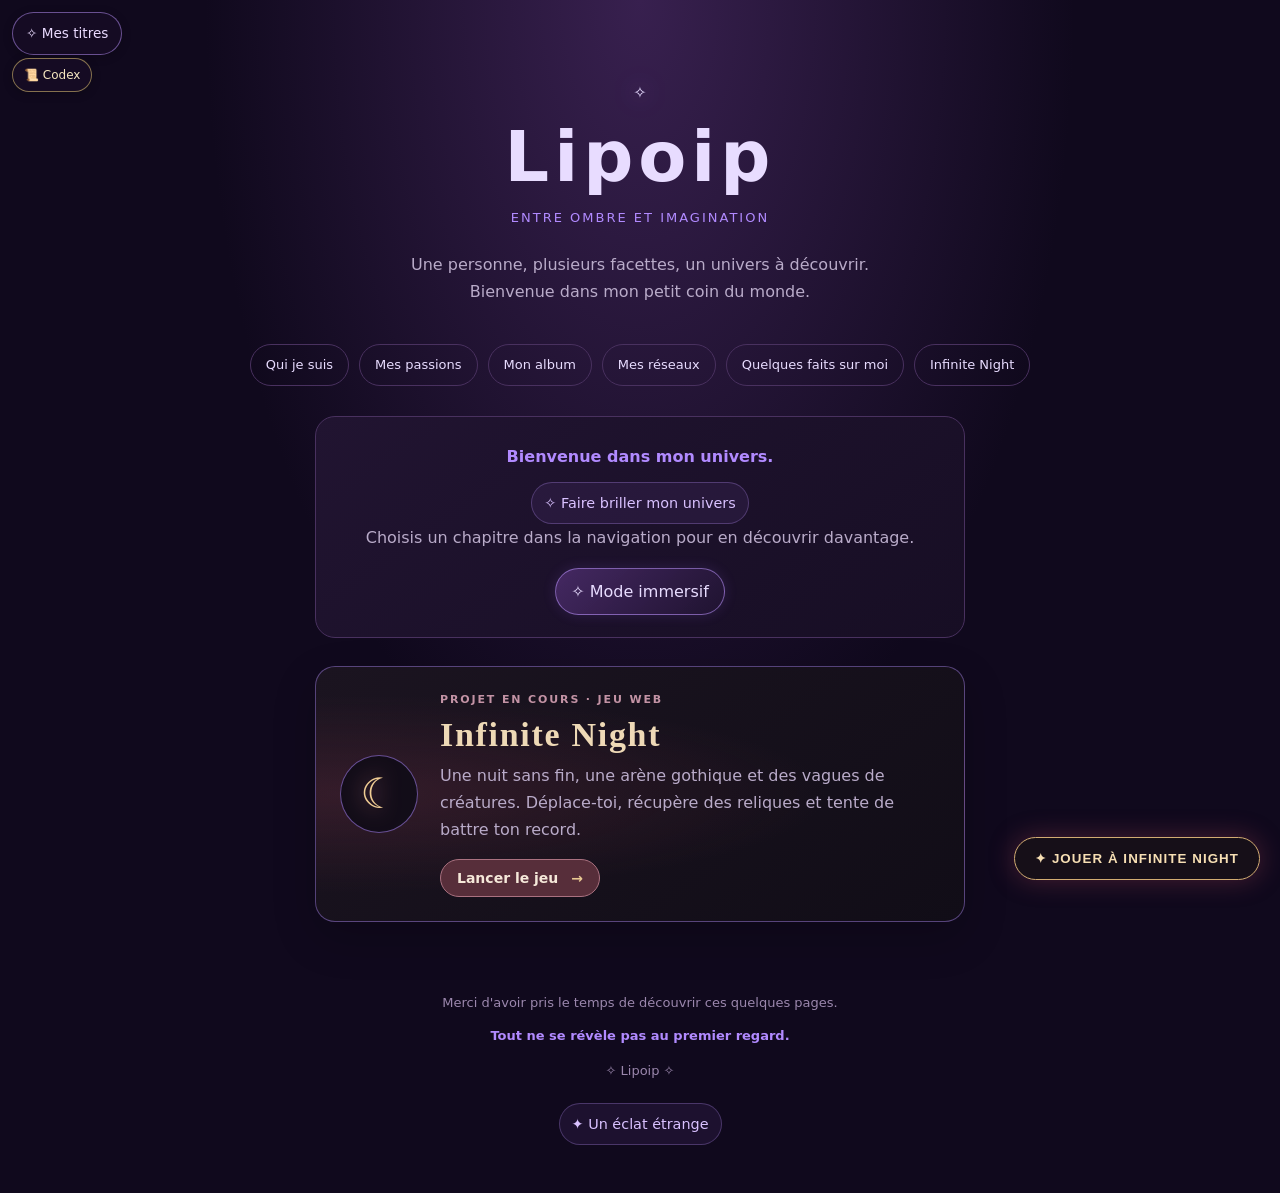
==== commit dab10469: "Add immersive mode settings" ====
--- a/index.html
+++ b/index.html
@@ -175,6 +175,32 @@
 
     .welcome-panel p { margin: 0; color: var(--muted); }
     .welcome-panel strong { color: var(--purple); }
+
+    .immersive-open-button, .immersive-action { border:1px solid rgba(190,150,255,.55); border-radius:999px; padding:9px 15px; color:var(--light); background:linear-gradient(135deg,rgba(76,45,108,.85),rgba(32,19,49,.95)); font:inherit; cursor:pointer; box-shadow:0 0 14px rgba(166,108,255,.14); }
+    .immersive-open-button { margin-top:16px; }
+    .immersive-open-button:hover,.immersive-action:hover,.immersive-open-button:focus-visible,.immersive-action:focus-visible { border-color:#f5d77b; outline:2px solid rgba(245,215,123,.24); }
+    .immersive-actions { display:flex; flex-wrap:wrap; gap:10px; margin-top:20px; }
+    .immersive-action--primary { border-color:rgba(245,215,123,.7); color:#fff0c4; }
+    .immersive-action--danger { border-color:rgba(255,130,150,.6); background:rgba(105,24,50,.38); }
+    .immersive-control { display:grid; gap:8px; margin:18px 0; padding:14px; border:1px solid rgba(177,138,255,.24); border-radius:14px; background:rgba(12,7,22,.34); }
+    .immersive-control label,.immersive-control legend { color:var(--light); font-weight:650; }
+    .immersive-control input[type="range"] { width:100%; accent-color:#b18aff; touch-action:pan-y; }
+    .immersive-value { color:var(--purple); font-variant-numeric:tabular-nums; }
+    .immersive-check { display:flex; align-items:flex-start; gap:10px; }
+    .immersive-check input { width:20px; height:20px; margin:2px 0 0; accent-color:#b18aff; }
+    #immersive-status { min-height:1.5em; color:var(--muted); }
+    [data-immersive-layer] { --immersive-x:0px; --immersive-y:0px; }
+    body.immersive-active [data-immersive-layer] { translate:var(--immersive-x) var(--immersive-y); scale:var(--immersive-scale,1); transition:translate .35s cubic-bezier(.2,.7,.2,1),scale .35s cubic-bezier(.2,.7,.2,1); }
+    #immersive-atmosphere { position:fixed; inset:0; z-index:0; overflow:hidden; pointer-events:none; opacity:0; transition:opacity .45s ease; }
+    body.immersive-active #immersive-atmosphere { opacity:1; }
+    header, nav, main, footer { position:relative; z-index:1; }
+    .immersive-mote { position:absolute; left:var(--mx); top:var(--my); width:var(--ms); height:var(--ms); border-radius:50%; background:#e4d3ff; box-shadow:0 0 12px 3px rgba(177,138,255,.42); opacity:0; animation:immersive-float var(--mt) ease-in-out var(--md) infinite alternate; animation-play-state:paused; }
+    body.immersive-active .immersive-mote { animation-play-state:running; }
+    @keyframes immersive-float { from { opacity:.12; transform:translate3d(0,10px,0) scale(.75); } to { opacity:.72; transform:translate3d(10px,-18px,0) scale(1.2); } }
+    body.immersive-reduced #immersive-atmosphere { opacity:.25; }
+    body.immersive-reduced .immersive-mote { animation:none; opacity:.22; }
+    body.immersive-reduced.immersive-active [data-immersive-layer] { transition:none; }
+    @media (prefers-reduced-motion: reduce) { #immersive-atmosphere { transition:none; } body.immersive-active [data-immersive-layer] { transition:none; } }
 
     .in-project-card { display:flex; align-items:center; gap:22px; max-width:650px; margin:0 auto 42px; padding:24px; border:1px solid rgba(177,138,255,.42); border-radius:20px; background:radial-gradient(ellipse at 5% 50%,rgba(125,52,72,.28),transparent 55%),linear-gradient(145deg,#1b1420,#110d17); box-shadow:0 16px 44px rgba(0,0,0,.2); scroll-margin-top:20px; }
     .in-project-mark { flex:0 0 78px; width:78px; height:78px; display:grid; place-items:center; border:1px solid #b18aff88; border-radius:50%; color:#f0cd94; font-size:42px; text-shadow:0 0 22px #c26d88; background:#120d18; }
@@ -1035,20 +1061,23 @@
 
 <body>
   <div id="shooting-stars" aria-hidden="true"><span class="shooting-star" style="--x:92%;--d:7s;--delay:0s;--y:8%"></span><span class="shooting-star" style="--x:78%;--d:9s;--delay:2.5s;--y:22%"></span><span class="shooting-star" style="--x:64%;--d:8s;--delay:5s;--y:35%"></span><span class="shooting-star" style="--x:50%;--d:10s;--delay:1.2s;--y:12%"></span><span class="shooting-star" style="--x:36%;--d:7.5s;--delay:6.5s;--y:28%"></span><span class="shooting-star" style="--x:22%;--d:9.5s;--delay:3.8s;--y:18%"></span><span class="shooting-star" style="--x:8%;--d:8.5s;--delay:8s;--y:40%"></span><span class="shooting-star" style="--x:58%;--d:11s;--delay:9.5s;--y:50%"></span><span class="shooting-star" style="--x:84%;--d:10.5s;--delay:4.5s;--y:60%"></span></div>
+  <div id="immersive-atmosphere" aria-hidden="true">
+    <i class="immersive-mote" style="--mx:8%;--my:24%;--ms:3px;--mt:8s;--md:-2s"></i><i class="immersive-mote" style="--mx:19%;--my:68%;--ms:4px;--mt:11s;--md:-7s"></i><i class="immersive-mote" style="--mx:31%;--my:42%;--ms:2px;--mt:9s;--md:-4s"></i><i class="immersive-mote" style="--mx:43%;--my:82%;--ms:3px;--mt:12s;--md:-9s"></i><i class="immersive-mote" style="--mx:56%;--my:19%;--ms:4px;--mt:10s;--md:-5s"></i><i class="immersive-mote" style="--mx:67%;--my:57%;--ms:2px;--mt:8s;--md:-6s"></i><i class="immersive-mote" style="--mx:79%;--my:32%;--ms:3px;--mt:13s;--md:-10s"></i><i class="immersive-mote" style="--mx:91%;--my:73%;--ms:4px;--mt:9s;--md:-3s"></i>
+  </div>
   <header>
     <button class="titles-corner-button" type="button" data-modal="titres">✧ Mes titres</button>
     <button class="codex-corner-button" type="button" data-modal="codex" aria-label="Ouvrir le codex de la Confrérie Euzhienne">📜 Codex</button>
     <button class="symbol star-code-trigger" id="star-code-trigger" type="button" data-modal="code-secret" aria-label="Une étoile au-dessus de Lipoip">✧</button>
-    <h1 id="main-title">Lipoip</h1>
-    <div class="subtitle">Entre ombre et imagination</div>
-    <div id="equipped-title-badge" class="equipped-title-badge" hidden></div>
-    <p class="intro">
+    <h1 id="main-title" data-immersive-layer="3">Lipoip</h1>
+    <div class="subtitle" data-immersive-layer="2">Entre ombre et imagination</div>
+    <div id="equipped-title-badge" class="equipped-title-badge" data-immersive-layer="2" hidden></div>
+    <p class="intro" data-immersive-layer="1">
       Une personne, plusieurs facettes, un univers à découvrir.
       Bienvenue dans mon petit coin du monde.
     </p>
   </header>
 
-  <nav aria-label="Navigation principale">
+  <nav aria-label="Navigation principale" data-immersive-layer="1">
     <a href="#moi" data-modal="moi">Qui je suis</a>
     <a href="#passions" data-modal="passions">Mes passions</a>
     <a href="#album" data-modal="album">Mon album</a>
@@ -1058,7 +1087,7 @@
   </nav>
 
   <main>
-    <div class="welcome-panel">
+    <div class="welcome-panel" data-immersive-layer="2">
       <p><strong id="welcome-highlight" tabindex="0" role="button" aria-label="Détail secret du message de bienvenue">Bienvenue dans mon univers.</strong></p>
       <button
         id="highlight-button"
@@ -1068,8 +1097,9 @@
         ✧ Faire briller mon univers
       </button>
       <p>Choisis un chapitre dans la navigation pour en découvrir davantage.</p>
+      <button class="immersive-open-button" type="button" data-modal="immersif">✧ Mode immersif</button>
     </div>
-    <section class="in-project-card" id="infinite-night-project" aria-labelledby="in-project-title">
+    <section class="in-project-card" id="infinite-night-project" aria-labelledby="in-project-title" data-immersive-layer="1">
       <div class="in-project-mark" aria-hidden="true">☾</div>
       <div class="in-project-copy">
         <p class="in-project-kicker">PROJET EN COURS · JEU WEB</p>
@@ -1083,6 +1113,22 @@
   <div id="title-fx" aria-hidden="true"><div class="tfx tfx--egide"><svg class="tfx-shield" style="--d:0s" viewBox="0 0 32 38"><path d="M16 2 L29 7 V18 C29 28 22 34 16 36 C10 34 3 28 3 18 V7 Z" fill="none" stroke="currentColor" stroke-width="1.2" stroke-linejoin="round"/></svg><svg class="tfx-shield" style="--d:2.4s" viewBox="0 0 32 38"><path d="M16 2 L29 7 V18 C29 28 22 34 16 36 C10 34 3 28 3 18 V7 Z" fill="none" stroke="currentColor" stroke-width="1.2" stroke-linejoin="round"/></svg><svg class="tfx-shield" style="--d:4.8s" viewBox="0 0 32 38"><path d="M16 2 L29 7 V18 C29 28 22 34 16 36 C10 34 3 28 3 18 V7 Z" fill="none" stroke="currentColor" stroke-width="1.2" stroke-linejoin="round"/></svg></div><div class="tfx tfx--marteau"><div class="tfx-forge"></div><i class="tfx-ember" style="--x:13%;--d:0.0s;--t:5.0s;--s:3px"></i><i class="tfx-ember" style="--x:50%;--d:0.8s;--t:5.9s;--s:5px"></i><i class="tfx-ember" style="--x:87%;--d:1.7s;--t:6.8s;--s:7px"></i><i class="tfx-ember" style="--x:28%;--d:2.5s;--t:7.7s;--s:3px"></i><i class="tfx-ember" style="--x:65%;--d:3.3s;--t:8.6s;--s:5px"></i><i class="tfx-ember" style="--x:6%;--d:4.1s;--t:5.5s;--s:7px"></i><i class="tfx-ember" style="--x:43%;--d:5.0s;--t:6.4s;--s:3px"></i><i class="tfx-ember" style="--x:80%;--d:5.8s;--t:7.3s;--s:5px"></i><i class="tfx-ember" style="--x:21%;--d:0.6s;--t:8.2s;--s:7px"></i><i class="tfx-ember" style="--x:58%;--d:1.5s;--t:5.1s;--s:3px"></i><i class="tfx-ember" style="--x:95%;--d:2.3s;--t:6.0s;--s:5px"></i><i class="tfx-ember" style="--x:36%;--d:3.1s;--t:6.9s;--s:7px"></i><i class="tfx-ember" style="--x:73%;--d:4.0s;--t:7.8s;--s:3px"></i><i class="tfx-ember" style="--x:14%;--d:4.8s;--t:8.7s;--s:5px"></i><i class="tfx-ember" style="--x:51%;--d:5.6s;--t:5.6s;--s:7px"></i><i class="tfx-ember" style="--x:88%;--d:0.4s;--t:6.5s;--s:3px"></i></div><div class="tfx tfx--chapelet"><div class="tfx-rosary"><span class="tfx-bead" style="--a:0deg;--d:0.0s"></span><span class="tfx-bead" style="--a:30deg;--d:0.4s"></span><span class="tfx-bead" style="--a:60deg;--d:0.8s"></span><span class="tfx-bead" style="--a:90deg;--d:1.2s"></span><span class="tfx-bead" style="--a:120deg;--d:1.6s"></span><span class="tfx-bead" style="--a:150deg;--d:2.0s"></span><span class="tfx-bead" style="--a:180deg;--d:2.4s"></span><span class="tfx-bead" style="--a:210deg;--d:2.8s"></span><span class="tfx-bead" style="--a:240deg;--d:3.2s"></span><span class="tfx-bead" style="--a:270deg;--d:3.6s"></span><span class="tfx-bead" style="--a:300deg;--d:4.0s"></span><span class="tfx-bead" style="--a:330deg;--d:4.4s"></span></div></div><div class="tfx tfx--plume"><div class="tfx-wipe" style="--d:0s"><div class="tfx-wa"><div class="tfx-wb"><svg viewBox="0 0 300 140" preserveAspectRatio="xMidYMid slice"><path d="M10 30 C40 10 70 50 100 28 S150 8 180 30 S240 46 290 24"/></svg></div></div></div><div class="tfx-wipe" style="--d:1.6s"><div class="tfx-wa"><div class="tfx-wb"><svg viewBox="0 0 300 140" preserveAspectRatio="xMidYMid slice"><path d="M10 70 C45 52 75 88 110 66 S170 50 205 70 S255 86 290 66"/></svg></div></div></div><div class="tfx-wipe" style="--d:3.2s"><div class="tfx-wa"><div class="tfx-wb"><svg viewBox="0 0 300 140" preserveAspectRatio="xMidYMid slice"><path d="M10 110 C50 92 80 128 120 106 S175 90 215 110 S260 124 290 106"/></svg></div></div></div><div class="tfx-glyphs"><span style="--d:1.2s;left:8%;top:15.7%">❦</span><span style="--d:2.8s;left:76.7%;top:42.9%">✎</span><span style="--d:4.4s;left:13.3%;top:71%">§</span></div></div><div class="tfx tfx--sceau"><div class="tfx-sfill"><svg viewBox="0 0 200 200"><circle cx="100" cy="100" r="84"/></svg></div><div class="tfx-swipe" style="--d:0s"><div class="tfx-wa"><div class="tfx-wb"><svg viewBox="0 0 200 200" preserveAspectRatio="xMidYMid slice"><circle cx="100" cy="100" r="84"/></svg></div></div></div><div class="tfx-swipe" style="--d:1.2s"><div class="tfx-wa"><div class="tfx-wb"><svg viewBox="0 0 200 200" preserveAspectRatio="xMidYMid slice"><path d="M100 28 L162 64 L162 136 L100 172 L38 136 L38 64 Z"/></svg></div></div></div><div class="tfx-swipe" style="--d:2.4s"><div class="tfx-wa"><div class="tfx-wb"><svg viewBox="0 0 200 200" preserveAspectRatio="xMidYMid slice"><path d="M100 48 L152 138 L48 138 Z"/></svg></div></div></div></div><div class="tfx tfx--epee"><div class="tfx-halo"></div><div class="tfx-blade"></div><div class="tfx-flare"></div></div><div class="tfx tfx--chercheur"><i class="tfx-mote" style="--x:10%;--y:17%;--s:4px;--t:7.0s;--d:0.0s"></i><i class="tfx-mote" style="--x:39%;--y:64%;--s:5px;--t:8.3s;--d:7.3s"></i><i class="tfx-mote" style="--x:68%;--y:23%;--s:5px;--t:9.6s;--d:5.6s"></i><i class="tfx-mote" style="--x:5%;--y:70%;--s:4px;--t:10.9s;--d:3.9s"></i><i class="tfx-mote" style="--x:34%;--y:29%;--s:5px;--t:7.2s;--d:2.2s"></i><i class="tfx-mote" style="--x:63%;--y:76%;--s:5px;--t:8.5s;--d:0.5s"></i><i class="tfx-mote" style="--x:92%;--y:35%;--s:4px;--t:9.8s;--d:7.8s"></i><i class="tfx-mote" style="--x:29%;--y:82%;--s:5px;--t:11.1s;--d:6.1s"></i><i class="tfx-mote" style="--x:58%;--y:41%;--s:5px;--t:7.4s;--d:4.4s"></i><i class="tfx-mote" style="--x:87%;--y:88%;--s:4px;--t:8.7s;--d:2.7s"></i><i class="tfx-mote" style="--x:24%;--y:47%;--s:5px;--t:10.0s;--d:1.0s"></i><i class="tfx-mote" style="--x:53%;--y:6%;--s:5px;--t:11.3s;--d:8.3s"></i></div><div class="tfx tfx--scribe"><div class="tfx-ruled"></div><div class="tfx-margin"></div></div><div class="tfx tfx--leuzh"><div class="tfx-candle tfx-candle--l"></div><div class="tfx-candle tfx-candle--r"></div></div><div class="tfx tfx--etoiles"><div class="tfx-const"><i class="tfx-link" style="--x:10%;--y:70%;--len:35.0;--a:-59.0deg;--d:0.0s"></i><i class="tfx-link" style="--x:28%;--y:40%;--len:22.7;--a:41.4deg;--d:1.3s"></i><i class="tfx-link" style="--x:45%;--y:55%;--len:33.5;--a:-63.4deg;--d:2.6s"></i><i class="tfx-link" style="--x:60%;--y:25%;--len:26.9;--a:48.0deg;--d:3.9s"></i><i class="tfx-link" style="--x:78%;--y:45%;--len:31.6;--a:-71.6deg;--d:5.2s"></i><i class="tfx-link" style="--x:88%;--y:15%;--len:65.5;--a:105.9deg;--d:6.5s"></i><i class="tfx-star" style="--x:10%;--y:70%;--t:3.00s;--d:0.0s"></i><i class="tfx-star" style="--x:28%;--y:40%;--t:3.45s;--d:-0.6s"></i><i class="tfx-star" style="--x:45%;--y:55%;--t:3.90s;--d:-1.2s"></i><i class="tfx-star" style="--x:60%;--y:25%;--t:4.35s;--d:-1.8s"></i><i class="tfx-star" style="--x:78%;--y:45%;--t:4.80s;--d:-2.4s"></i><i class="tfx-star" style="--x:88%;--y:15%;--t:5.25s;--d:-3.0s"></i><i class="tfx-star" style="--x:70%;--y:78%;--t:5.70s;--d:-3.6s"></i></div></div><div class="tfx tfx--plumes"><span class="tfx-feather" style="--x:12%;--y:8;--t:17s;--d:-3s"><i></i></span><span class="tfx-feather" style="--x:32%;--y:30;--t:21s;--d:-11s"><i></i></span><span class="tfx-feather" style="--x:55%;--y:12;--t:19s;--d:-6s"><i></i></span><span class="tfx-feather" style="--x:74%;--y:40;--t:23s;--d:-15s"><i></i></span><span class="tfx-feather" style="--x:90%;--y:20;--t:18s;--d:-9s"><i></i></span></div><div class="tfx tfx--aria"><span class="tfx-eyes" style="--x:5%;--y:44%;--t:11s;--d:-2s"><i></i><i></i></span><span class="tfx-eyes" style="--x:76%;--y:22%;--t:13s;--d:-7s"><i></i><i></i></span><span class="tfx-eyes" style="--x:58%;--y:91%;--t:12s;--d:-4s"><i></i><i></i></span></div><div class="tfx tfx--couronne"><div class="tfx-weave tfx-weave--a"></div><div class="tfx-weave tfx-weave--b"></div></div><div class="tfx tfx--fnaf"><div class="tfx-scan"></div><div class="tfx-rec"><i></i>REC</div></div><div class="tfx tfx--pokemon"><span class="tfx-ball" style="--x:10%;--y:70%;--t:19s;--d:-4s"></span><span class="tfx-ball" style="--x:30%;--y:45%;--t:23s;--d:-13s"></span><span class="tfx-ball" style="--x:52%;--y:60%;--t:21s;--d:-8s"></span><span class="tfx-ball" style="--x:72%;--y:35%;--t:25s;--d:-18s"></span><span class="tfx-ball" style="--x:90%;--y:55%;--t:20s;--d:-11s"></span></div><div class="tfx tfx--complet"><div class="soul-aurora soul-aurora--a"></div><div class="soul-aurora soul-aurora--b"></div><div class="soul-aurora soul-aurora--c"></div><div class="soul-galaxy"><svg viewBox="0 0 200 200" aria-hidden="true"><defs><radialGradient id="soulCore"><stop offset="0" stop-color="#fff6dc" stop-opacity=".9"/><stop offset=".25" stop-color="#ffd98a" stop-opacity=".35"/><stop offset="1" stop-color="#ffd98a" stop-opacity="0"/></radialGradient></defs><g fill="none" stroke-linecap="round"><path d="M105.0 100.0 L105.1 101.1 L105.0 102.2 L104.6 103.3 L104.0 104.4 L103.1 105.3 L102.0 106.1 L100.7 106.7 L99.3 107.0 L97.7 106.9 L96.2 106.6 L94.7 105.9 L93.3 104.9 L92.1 103.5 L91.2 101.9 L90.6 100.0 L90.4 98.0 L90.7 95.9 L91.4 93.8 L92.6 91.8 L94.2 90.0 L96.3 88.5 L98.7 87.5 L101.4 87.0 L104.2 87.0 L107.1 87.7 L109.9 89.0 L112.5 90.9 L114.8 93.4 L116.5 96.5 L117.6 100.0 L117.9 103.8 L117.5 107.8 L116.1 111.7 L113.9 115.4 L110.8 118.8 L107.0 121.5 L102.5 123.4 L97.4 124.4 L92.1 124.4 L86.6 123.1 L81.4 120.7 L76.5 117.1 L72.3 112.3 L69.1 106.6 L67.1 100.0 L66.4 92.9 L67.3 85.4 L69.8 78.1 L73.9 71.1 L79.7 64.8 L86.9 59.7 L95.4 56.1 L104.8 54.2 L114.8 54.3 L125.0 56.6 L134.9 61.2 L144.0 68.0 L151.9 76.9 L157.9 87.7 L161.7 100.0" stroke="#b48cff" stroke-width="9" opacity=".10"/><path d="M105.0 100.0 L105.1 101.1 L105.0 102.2 L104.6 103.3 L104.0 104.4 L103.1 105.3 L102.0 106.1 L100.7 106.7 L99.3 107.0 L97.7 106.9 L96.2 106.6 L94.7 105.9 L93.3 104.9 L92.1 103.5 L91.2 101.9 L90.6 100.0 L90.4 98.0 L90.7 95.9 L91.4 93.8 L92.6 91.8 L94.2 90.0 L96.3 88.5 L98.7 87.5 L101.4 87.0 L104.2 87.0 L107.1 87.7 L109.9 89.0 L112.5 90.9 L114.8 93.4 L116.5 96.5 L117.6 100.0 L117.9 103.8 L117.5 107.8 L116.1 111.7 L113.9 115.4 L110.8 118.8 L107.0 121.5 L102.5 123.4 L97.4 124.4 L92.1 124.4 L86.6 123.1 L81.4 120.7 L76.5 117.1 L72.3 112.3 L69.1 106.6 L67.1 100.0 L66.4 92.9 L67.3 85.4 L69.8 78.1 L73.9 71.1 L79.7 64.8 L86.9 59.7 L95.4 56.1 L104.8 54.2 L114.8 54.3 L125.0 56.6 L134.9 61.2 L144.0 68.0 L151.9 76.9 L157.9 87.7 L161.7 100.0" stroke="#b48cff" stroke-width="4.5" opacity=".16"/><path d="M105.0 100.0 L105.1 101.1 L105.0 102.2 L104.6 103.3 L104.0 104.4 L103.1 105.3 L102.0 106.1 L100.7 106.7 L99.3 107.0 L97.7 106.9 L96.2 106.6 L94.7 105.9 L93.3 104.9 L92.1 103.5 L91.2 101.9 L90.6 100.0 L90.4 98.0 L90.7 95.9 L91.4 93.8 L92.6 91.8 L94.2 90.0 L96.3 88.5 L98.7 87.5 L101.4 87.0 L104.2 87.0 L107.1 87.7 L109.9 89.0 L112.5 90.9 L114.8 93.4 L116.5 96.5 L117.6 100.0 L117.9 103.8 L117.5 107.8 L116.1 111.7 L113.9 115.4 L110.8 118.8 L107.0 121.5 L102.5 123.4 L97.4 124.4 L92.1 124.4 L86.6 123.1 L81.4 120.7 L76.5 117.1 L72.3 112.3 L69.1 106.6 L67.1 100.0 L66.4 92.9 L67.3 85.4 L69.8 78.1 L73.9 71.1 L79.7 64.8 L86.9 59.7 L95.4 56.1 L104.8 54.2 L114.8 54.3 L125.0 56.6 L134.9 61.2 L144.0 68.0 L151.9 76.9 L157.9 87.7 L161.7 100.0" stroke="#fff3d6" stroke-width="1.4" opacity=".34"/><path d="M95.0 100.0 L94.9 98.9 L95.0 97.8 L95.4 96.7 L96.0 95.6 L96.9 94.7 L98.0 93.9 L99.3 93.3 L100.7 93.0 L102.3 93.1 L103.8 93.4 L105.3 94.1 L106.7 95.1 L107.9 96.5 L108.8 98.1 L109.4 100.0 L109.6 102.0 L109.3 104.1 L108.6 106.2 L107.4 108.2 L105.8 110.0 L103.7 111.5 L101.3 112.5 L98.6 113.0 L95.8 113.0 L92.9 112.3 L90.1 111.0 L87.5 109.1 L85.2 106.6 L83.5 103.5 L82.4 100.0 L82.1 96.2 L82.5 92.2 L83.9 88.3 L86.1 84.6 L89.2 81.2 L93.0 78.5 L97.5 76.6 L102.6 75.6 L107.9 75.6 L113.4 76.9 L118.6 79.3 L123.5 82.9 L127.7 87.7 L130.9 93.4 L132.9 100.0 L133.6 107.1 L132.7 114.6 L130.2 121.9 L126.1 128.9 L120.3 135.2 L113.1 140.3 L104.6 143.9 L95.2 145.8 L85.2 145.7 L75.0 143.4 L65.1 138.8 L56.0 132.0 L48.1 123.1 L42.1 112.3 L38.3 100.0" stroke="#8ab4ff" stroke-width="9" opacity=".10"/><path d="M95.0 100.0 L94.9 98.9 L95.0 97.8 L95.4 96.7 L96.0 95.6 L96.9 94.7 L98.0 93.9 L99.3 93.3 L100.7 93.0 L102.3 93.1 L103.8 93.4 L105.3 94.1 L106.7 95.1 L107.9 96.5 L108.8 98.1 L109.4 100.0 L109.6 102.0 L109.3 104.1 L108.6 106.2 L107.4 108.2 L105.8 110.0 L103.7 111.5 L101.3 112.5 L98.6 113.0 L95.8 113.0 L92.9 112.3 L90.1 111.0 L87.5 109.1 L85.2 106.6 L83.5 103.5 L82.4 100.0 L82.1 96.2 L82.5 92.2 L83.9 88.3 L86.1 84.6 L89.2 81.2 L93.0 78.5 L97.5 76.6 L102.6 75.6 L107.9 75.6 L113.4 76.9 L118.6 79.3 L123.5 82.9 L127.7 87.7 L130.9 93.4 L132.9 100.0 L133.6 107.1 L132.7 114.6 L130.2 121.9 L126.1 128.9 L120.3 135.2 L113.1 140.3 L104.6 143.9 L95.2 145.8 L85.2 145.7 L75.0 143.4 L65.1 138.8 L56.0 132.0 L48.1 123.1 L42.1 112.3 L38.3 100.0" stroke="#8ab4ff" stroke-width="4.5" opacity=".16"/><path d="M95.0 100.0 L94.9 98.9 L95.0 97.8 L95.4 96.7 L96.0 95.6 L96.9 94.7 L98.0 93.9 L99.3 93.3 L100.7 93.0 L102.3 93.1 L103.8 93.4 L105.3 94.1 L106.7 95.1 L107.9 96.5 L108.8 98.1 L109.4 100.0 L109.6 102.0 L109.3 104.1 L108.6 106.2 L107.4 108.2 L105.8 110.0 L103.7 111.5 L101.3 112.5 L98.6 113.0 L95.8 113.0 L92.9 112.3 L90.1 111.0 L87.5 109.1 L85.2 106.6 L83.5 103.5 L82.4 100.0 L82.1 96.2 L82.5 92.2 L83.9 88.3 L86.1 84.6 L89.2 81.2 L93.0 78.5 L97.5 76.6 L102.6 75.6 L107.9 75.6 L113.4 76.9 L118.6 79.3 L123.5 82.9 L127.7 87.7 L130.9 93.4 L132.9 100.0 L133.6 107.1 L132.7 114.6 L130.2 121.9 L126.1 128.9 L120.3 135.2 L113.1 140.3 L104.6 143.9 L95.2 145.8 L85.2 145.7 L75.0 143.4 L65.1 138.8 L56.0 132.0 L48.1 123.1 L42.1 112.3 L38.3 100.0" stroke="#fff3d6" stroke-width="1.4" opacity=".34"/></g><circle cx="100" cy="100" r="30" fill="url(#soulCore)"/></svg></div><div class="soul-halo"></div><div class="soul-ring soul-ring--a"></div><div class="soul-ring soul-ring--b"></div><div class="soul-stars soul-stars--1"></div><div class="soul-stars soul-stars--2"></div><div class="soul-comet"></div></div><div class="tfx tfx--complet"><div class="tfx-nebula tfx-nebula--a"></div><div class="tfx-nebula tfx-nebula--b"></div><div class="tfx-nebula tfx-nebula--c"></div><div class="tfx-ray tfx-ray--l"></div><div class="tfx-ray tfx-ray--r"></div><div class="tfx-field tfx-field--a"></div><div class="tfx-field tfx-field--b"></div><div class="tfx-dial tfx-dial--a"></div><div class="tfx-dial tfx-dial--b"></div></div></div>
 
   <div id="artifact-fx" aria-hidden="true"></div>
+
+  <!-- Réglages immersifs : utilise le gestionnaire de modales commun. -->
+  <div class="modal" id="modal-immersif" role="dialog" aria-modal="true" aria-labelledby="title-immersif" aria-hidden="true">
+    <section class="modal-window">
+      <div class="modal-header"><h2 class="modal-title" id="title-immersif">✧ Mode immersif</h2><button class="close-modal" type="button" aria-label="Fermer la fenêtre">×</button></div>
+      <div class="modal-content">
+        <p>Régle la profondeur et les lueurs de l’univers. Les changements prennent effet lorsque tu appuies sur « Appliquer ».</p>
+        <div class="immersive-control"><label for="immersive-depth">Profondeur <output class="immersive-value" id="immersive-depth-value" for="immersive-depth">50 %</output></label><input id="immersive-depth" type="range" min="0" max="100" step="1" value="50"></div>
+        <div class="immersive-control"><label for="immersive-particles">Intensité des particules <output class="immersive-value" id="immersive-particles-value" for="immersive-particles">45 %</output></label><input id="immersive-particles" type="range" min="0" max="100" step="1" value="45"></div>
+        <div class="immersive-control"><label for="immersive-speed">Vitesse des animations <output class="immersive-value" id="immersive-speed-value" for="immersive-speed">100 %</output></label><input id="immersive-speed" type="range" min="50" max="150" step="5" value="100"></div>
+        <fieldset class="immersive-control"><legend>Capteurs du téléphone</legend><label class="immersive-check" for="immersive-orientation"><input id="immersive-orientation" type="checkbox"><span>Utiliser l’orientation de l’appareil si elle est disponible et autorisée.</span></label><small>Sans capteur, un mouvement de pointeur sur ordinateur fournit un effet léger.</small></fieldset>
+        <p id="immersive-status" role="status" aria-live="polite"></p>
+        <div class="immersive-actions"><button class="immersive-action immersive-action--primary" id="immersive-apply" type="button">Appliquer</button><button class="immersive-action" id="immersive-reset" type="button">Réinitialiser</button><button class="immersive-action immersive-action--danger" id="immersive-disable" type="button">Désactiver le mode</button></div>
+      </div>
+    </section>
+  </div>
 
   <!-- Fenêtre : Quelques faits sur moi -->
   <div class="modal" id="modal-faits" role="dialog" aria-modal="true" aria-labelledby="title-faits" aria-hidden="true">
@@ -1663,6 +1709,209 @@
           previousFocus.focus();
         }
       }
+
+      // Mode immersif : réglages isolés des autres sauvegardes et effets actifs uniquement après validation.
+      const immersiveStorageKey = "lipoip-immersive-settings-v1";
+      const immersiveDefaults = { enabled:false, depth:50, particles:45, speed:100, orientation:false };
+      const immersiveLayerNodes = [...document.querySelectorAll("[data-immersive-layer]")];
+      const immersiveAtmosphere = document.getElementById("immersive-atmosphere");
+      const immersiveMotes = [...document.querySelectorAll(".immersive-mote")];
+      const immersiveStatus = document.getElementById("immersive-status");
+      const immersiveControls = {
+        depth: document.getElementById("immersive-depth"),
+        particles: document.getElementById("immersive-particles"),
+        speed: document.getElementById("immersive-speed"),
+        orientation: document.getElementById("immersive-orientation")
+      };
+      const immersiveOutputs = {
+        depth: document.getElementById("immersive-depth-value"),
+        particles: document.getElementById("immersive-particles-value"),
+        speed: document.getElementById("immersive-speed-value")
+      };
+      const clampImmersive = (value, min, max, fallback) => {
+        const number = Number(value);
+        return Number.isFinite(number) ? Math.min(max, Math.max(min, number)) : fallback;
+      };
+      function readImmersiveSettings() {
+        try {
+          const saved = JSON.parse(localStorage.getItem(immersiveStorageKey) || "null");
+          if (!saved || typeof saved !== "object") return { ...immersiveDefaults };
+          return {
+            enabled: saved.enabled === true,
+            depth: clampImmersive(saved.depth, 0, 100, immersiveDefaults.depth),
+            particles: clampImmersive(saved.particles, 0, 100, immersiveDefaults.particles),
+            speed: clampImmersive(saved.speed, 50, 150, immersiveDefaults.speed),
+            orientation: saved.orientation === true
+          };
+        } catch (_) { return { ...immersiveDefaults }; }
+      }
+      let immersiveSettings = readImmersiveSettings();
+      let immersiveDraft = { ...immersiveSettings };
+      let immersivePointerHandler = null;
+      let immersiveOrientationHandler = null;
+      let immersiveOrientationActive = false;
+      let immersiveMotionQuery = null;
+      let immersiveMotionChangeHandler = null;
+      let immersiveRunId = 0;
+      const immersiveReducedMotion = () => !!(window.matchMedia && window.matchMedia("(prefers-reduced-motion: reduce)").matches);
+      function saveImmersiveSettings() {
+        try { localStorage.setItem(immersiveStorageKey, JSON.stringify(immersiveSettings)); } catch (_) {
+          if (immersiveStatus) immersiveStatus.textContent = "Le navigateur n’a pas pu enregistrer les réglages sur cet appareil.";
+        }
+      }
+      function showImmersiveDraft() {
+        ["depth", "particles", "speed"].forEach(key => {
+          const value = Number(immersiveControls[key].value);
+          immersiveDraft[key] = value;
+          immersiveOutputs[key].value = `${value} %`;
+          immersiveOutputs[key].textContent = `${value} %`;
+        });
+        immersiveDraft.orientation = immersiveControls.orientation.checked;
+      }
+      function fillImmersiveControls(settings) {
+        ["depth", "particles", "speed"].forEach(key => {
+          immersiveControls[key].value = String(settings[key]);
+          immersiveOutputs[key].value = `${settings[key]} %`;
+          immersiveOutputs[key].textContent = `${settings[key]} %`;
+        });
+        immersiveControls.orientation.checked = settings.orientation;
+        immersiveDraft = { ...settings };
+      }
+      function stopImmersiveInput() {
+        immersiveRunId += 1;
+        if (immersivePointerHandler) window.removeEventListener("pointermove", immersivePointerHandler);
+        if (immersiveOrientationHandler) window.removeEventListener("deviceorientation", immersiveOrientationHandler);
+        if (immersiveMotionQuery && immersiveMotionChangeHandler) {
+          if (immersiveMotionQuery.removeEventListener) immersiveMotionQuery.removeEventListener("change", immersiveMotionChangeHandler);
+          else if (immersiveMotionQuery.removeListener) immersiveMotionQuery.removeListener(immersiveMotionChangeHandler);
+        }
+        immersivePointerHandler = null;
+        immersiveOrientationHandler = null;
+        immersiveMotionQuery = null;
+        immersiveMotionChangeHandler = null;
+        immersiveOrientationActive = false;
+      }
+      function clearImmersiveEffects() {
+        document.body.classList.remove("immersive-active", "immersive-reduced");
+        immersiveLayerNodes.forEach(node => {
+          node.style.removeProperty("--immersive-x");
+          node.style.removeProperty("--immersive-y");
+          node.style.removeProperty("--immersive-scale");
+        });
+        immersiveMotes.forEach(mote => {
+          mote.style.removeProperty("opacity");
+          mote.style.removeProperty("animation-duration");
+          mote.style.removeProperty("animation-play-state");
+        });
+        if (immersiveAtmosphere) immersiveAtmosphere.style.removeProperty("--immersive-particle-opacity");
+      }
+      function setImmersiveMotion(x, y) {
+        if (immersiveReducedMotion()) { x = 0; y = 0; }
+        const strength = immersiveSettings.depth / 100;
+        immersiveLayerNodes.forEach(node => {
+          const layer = Number(node.dataset.immersiveLayer) || 1;
+          const distance = strength * layer * 7;
+          node.style.setProperty("--immersive-x", `${(x * distance).toFixed(2)}px`);
+          node.style.setProperty("--immersive-y", `${(y * distance).toFixed(2)}px`);
+          node.style.setProperty("--immersive-scale", (1 + strength * layer * .002).toFixed(4));
+        });
+      }
+      function attachImmersiveInput(requestSensorPermission) {
+        stopImmersiveInput();
+        if (!immersiveSettings.enabled) return;
+        const runId = immersiveRunId;
+        immersiveMotionQuery = window.matchMedia ? window.matchMedia("(prefers-reduced-motion: reduce)") : null;
+        if (immersiveMotionQuery) {
+          immersiveMotionChangeHandler = event => {
+            document.body.classList.toggle("immersive-reduced", event.matches);
+            if (event.matches) {
+              if (immersivePointerHandler) window.removeEventListener("pointermove", immersivePointerHandler);
+              if (immersiveOrientationHandler) window.removeEventListener("deviceorientation", immersiveOrientationHandler);
+              immersivePointerHandler = null;
+              immersiveOrientationHandler = null;
+              immersiveOrientationActive = false;
+              setImmersiveMotion(0, 0);
+            }
+            else attachImmersiveInput(false);
+          };
+          if (immersiveMotionQuery.addEventListener) immersiveMotionQuery.addEventListener("change", immersiveMotionChangeHandler);
+          else if (immersiveMotionQuery.addListener) immersiveMotionQuery.addListener(immersiveMotionChangeHandler);
+        }
+        if (immersiveReducedMotion()) return;
+        immersivePointerHandler = event => {
+          if (event.pointerType === "touch" || immersiveOrientationActive) return;
+          const width = Math.max(1, window.innerWidth);
+          const height = Math.max(1, window.innerHeight);
+          setImmersiveMotion((event.clientX / width - .5) * 2, (event.clientY / height - .5) * 2);
+        };
+        window.addEventListener("pointermove", immersivePointerHandler, { passive:true });
+        if (!immersiveSettings.orientation) return;
+        const Orientation = window.DeviceOrientationEvent;
+        if (!Orientation) {
+          if (immersiveStatus) immersiveStatus.textContent = "Capteur indisponible : les effets restent statiques ou suivent le pointeur.";
+          return;
+        }
+        const startOrientation = () => {
+          if (!immersiveSettings.enabled || runId !== immersiveRunId || immersiveReducedMotion()) return;
+          immersiveOrientationHandler = event => {
+            if (!Number.isFinite(event.beta) || !Number.isFinite(event.gamma)) return;
+            immersiveOrientationActive = true;
+            setImmersiveMotion(Math.max(-1, Math.min(1, event.gamma / 35)), Math.max(-1, Math.min(1, event.beta / 45)));
+          };
+          window.addEventListener("deviceorientation", immersiveOrientationHandler, { passive:true });
+        };
+        if (requestSensorPermission && typeof Orientation.requestPermission === "function") {
+          Orientation.requestPermission().then(result => {
+            if (runId !== immersiveRunId || !immersiveSettings.enabled) return;
+            if (result === "granted") { startOrientation(); if (immersiveStatus) immersiveStatus.textContent = "Capteur d’orientation autorisé."; }
+            else if (immersiveStatus) immersiveStatus.textContent = "Autorisation refusée : le pointeur reste disponible sur ordinateur.";
+          }).catch(() => { if (immersiveStatus) immersiveStatus.textContent = "Capteur non autorisé : le pointeur reste disponible sur ordinateur."; });
+        } else startOrientation();
+      }
+      function activateImmersive(requestSensorPermission) {
+        immersiveSettings.enabled = true;
+        document.body.classList.add("immersive-active");
+        document.body.classList.toggle("immersive-reduced", immersiveReducedMotion());
+        if (immersiveAtmosphere) immersiveAtmosphere.style.setProperty("--immersive-particle-opacity", String(immersiveSettings.particles / 100));
+        immersiveMotes.forEach(mote => {
+          const baseDuration = Number.parseFloat(getComputedStyle(mote).getPropertyValue("--mt")) || 10;
+          mote.style.animationDuration = `${(baseDuration * 100 / immersiveSettings.speed).toFixed(2)}s`;
+          mote.style.opacity = String(immersiveSettings.particles / 100);
+          mote.style.animationPlayState = immersiveSettings.particles === 0 ? "paused" : "running";
+        });
+        attachImmersiveInput(requestSensorPermission);
+        if (immersiveReducedMotion() && immersiveStatus) immersiveStatus.textContent = "Mouvement réduit activé par les préférences de l’appareil ; les animations sont suspendues.";
+        else if (immersiveStatus && !immersiveSettings.orientation) immersiveStatus.textContent = "Mode immersif actif.";
+      }
+      function deactivateImmersive(persist = true) {
+        stopImmersiveInput();
+        clearImmersiveEffects();
+        immersiveSettings.enabled = false;
+        if (persist) saveImmersiveSettings();
+      }
+      function applyImmersiveSettings(requestSensorPermission = true) {
+        showImmersiveDraft();
+        immersiveSettings = { ...immersiveDraft, enabled:true };
+        activateImmersive(requestSensorPermission);
+        saveImmersiveSettings();
+      }
+      fillImmersiveControls(immersiveSettings);
+      Object.values(immersiveControls).forEach(control => control.addEventListener("input", showImmersiveDraft));
+      document.getElementById("immersive-apply")?.addEventListener("click", () => applyImmersiveSettings(true));
+      document.getElementById("immersive-reset")?.addEventListener("click", () => {
+        const shouldStayEnabled = immersiveSettings.enabled;
+        immersiveSettings = { ...immersiveDefaults, enabled:shouldStayEnabled };
+        fillImmersiveControls(immersiveSettings);
+        if (shouldStayEnabled) activateImmersive(false);
+        saveImmersiveSettings();
+        if (immersiveStatus) immersiveStatus.textContent = "Réglages réinitialisés.";
+      });
+      document.getElementById("immersive-disable")?.addEventListener("click", () => {
+        deactivateImmersive(true);
+        fillImmersiveControls(immersiveSettings);
+        if (immersiveStatus) immersiveStatus.textContent = "Mode immersif désactivé.";
+      });
+      if (immersiveSettings.enabled) activateImmersive(false);
 
       // Registre des secrets : chaque découverte est conservée sur cet appareil.
       const secretIds = ["cie-livre", "cie-etoiles", "cie-gardien", "cie-plumes", "cie-archive", "folie", "aria", "lipoip", "leuzh", "couronne", "konami", "boulder-dash", "babel", "zodiaque", "fnaf", "pokemon", "portes"];
@@ -1984,6 +2233,7 @@
         link.addEventListener("click", event => {
           event.preventDefault();
           openModal(link.dataset.modal);
+          if (link.dataset.modal === "immersif") return;
           if (link.dataset.modal === "cie-archive") markSecret("cie-archive");
           trackMainVisit(link.dataset.modal);
           trackSequence(link.dataset.modal);
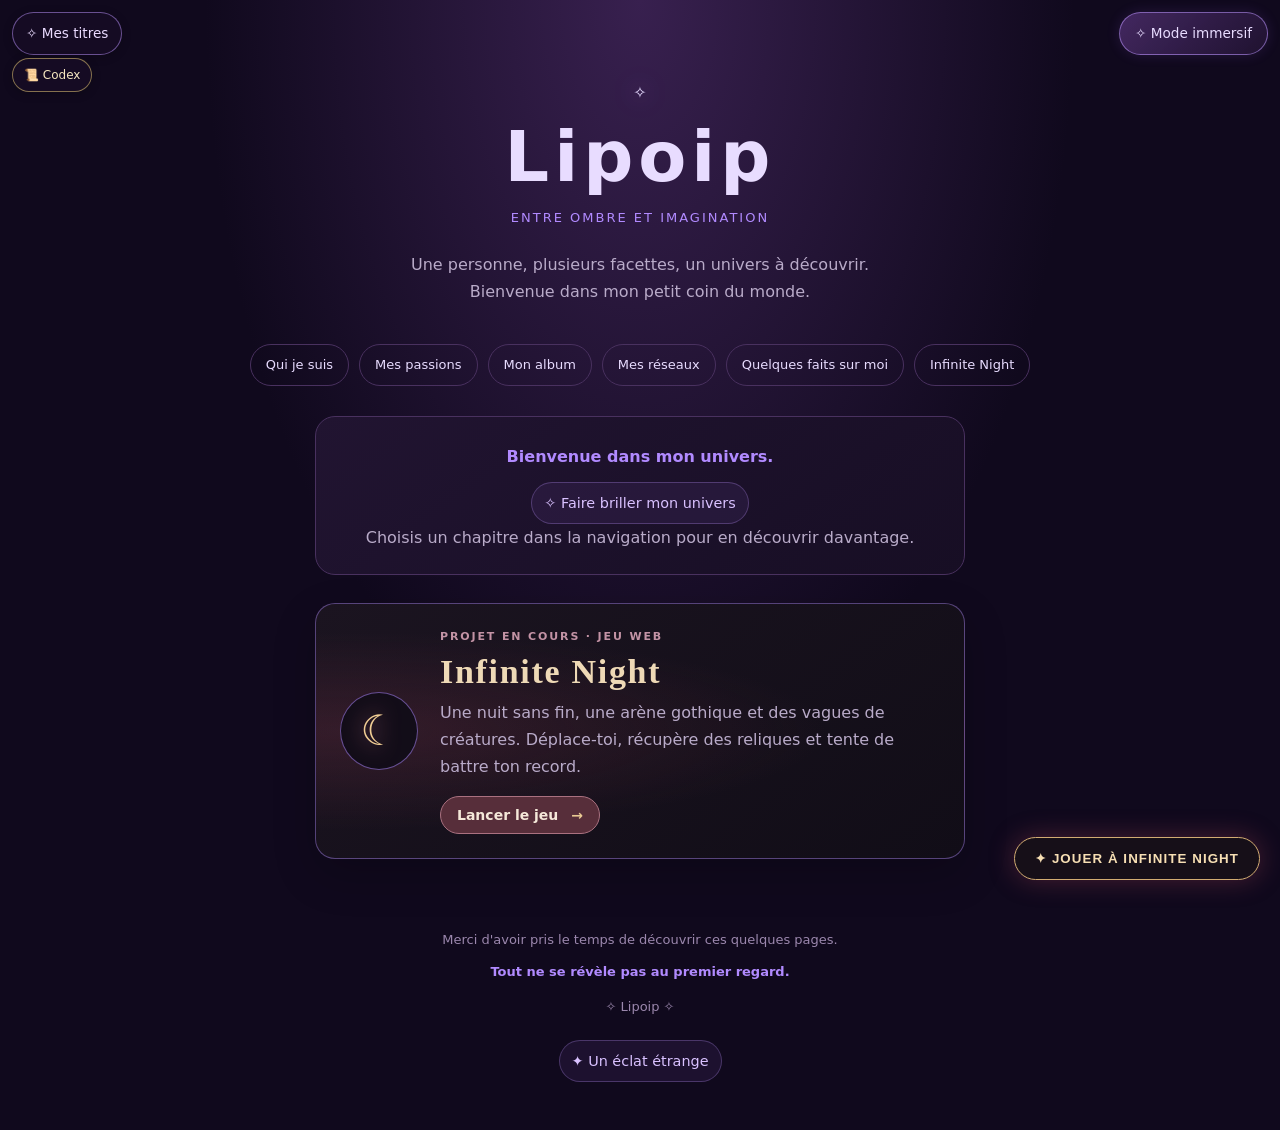
==== commit c52d0e04: "Move immersive button to top right" ====
--- a/index.html
+++ b/index.html
@@ -177,7 +177,7 @@
     .welcome-panel strong { color: var(--purple); }
 
     .immersive-open-button, .immersive-action { border:1px solid rgba(190,150,255,.55); border-radius:999px; padding:9px 15px; color:var(--light); background:linear-gradient(135deg,rgba(76,45,108,.85),rgba(32,19,49,.95)); font:inherit; cursor:pointer; box-shadow:0 0 14px rgba(166,108,255,.14); }
-    .immersive-open-button { margin-top:16px; }
+    .immersive-open-button { position:fixed; z-index:1000; top:calc(env(safe-area-inset-top, 0px) + 12px); right:calc(env(safe-area-inset-right, 0px) + 12px); max-width:calc(100vw - 24px); margin:0; font-size:.85rem; }
     .immersive-open-button:hover,.immersive-action:hover,.immersive-open-button:focus-visible,.immersive-action:focus-visible { border-color:#f5d77b; outline:2px solid rgba(245,215,123,.24); }
     .immersive-actions { display:flex; flex-wrap:wrap; gap:10px; margin-top:20px; }
     .immersive-action--primary { border-color:rgba(245,215,123,.7); color:#fff0c4; }
@@ -1064,6 +1064,7 @@
   <div id="immersive-atmosphere" aria-hidden="true">
     <i class="immersive-mote" style="--mx:8%;--my:24%;--ms:3px;--mt:8s;--md:-2s"></i><i class="immersive-mote" style="--mx:19%;--my:68%;--ms:4px;--mt:11s;--md:-7s"></i><i class="immersive-mote" style="--mx:31%;--my:42%;--ms:2px;--mt:9s;--md:-4s"></i><i class="immersive-mote" style="--mx:43%;--my:82%;--ms:3px;--mt:12s;--md:-9s"></i><i class="immersive-mote" style="--mx:56%;--my:19%;--ms:4px;--mt:10s;--md:-5s"></i><i class="immersive-mote" style="--mx:67%;--my:57%;--ms:2px;--mt:8s;--md:-6s"></i><i class="immersive-mote" style="--mx:79%;--my:32%;--ms:3px;--mt:13s;--md:-10s"></i><i class="immersive-mote" style="--mx:91%;--my:73%;--ms:4px;--mt:9s;--md:-3s"></i>
   </div>
+  <button class="immersive-open-button" type="button" data-modal="immersif">✧ Mode immersif</button>
   <header>
     <button class="titles-corner-button" type="button" data-modal="titres">✧ Mes titres</button>
     <button class="codex-corner-button" type="button" data-modal="codex" aria-label="Ouvrir le codex de la Confrérie Euzhienne">📜 Codex</button>
@@ -1097,7 +1098,6 @@
         ✧ Faire briller mon univers
       </button>
       <p>Choisis un chapitre dans la navigation pour en découvrir davantage.</p>
-      <button class="immersive-open-button" type="button" data-modal="immersif">✧ Mode immersif</button>
     </div>
     <section class="in-project-card" id="infinite-night-project" aria-labelledby="in-project-title" data-immersive-layer="1">
       <div class="in-project-mark" aria-hidden="true">☾</div>
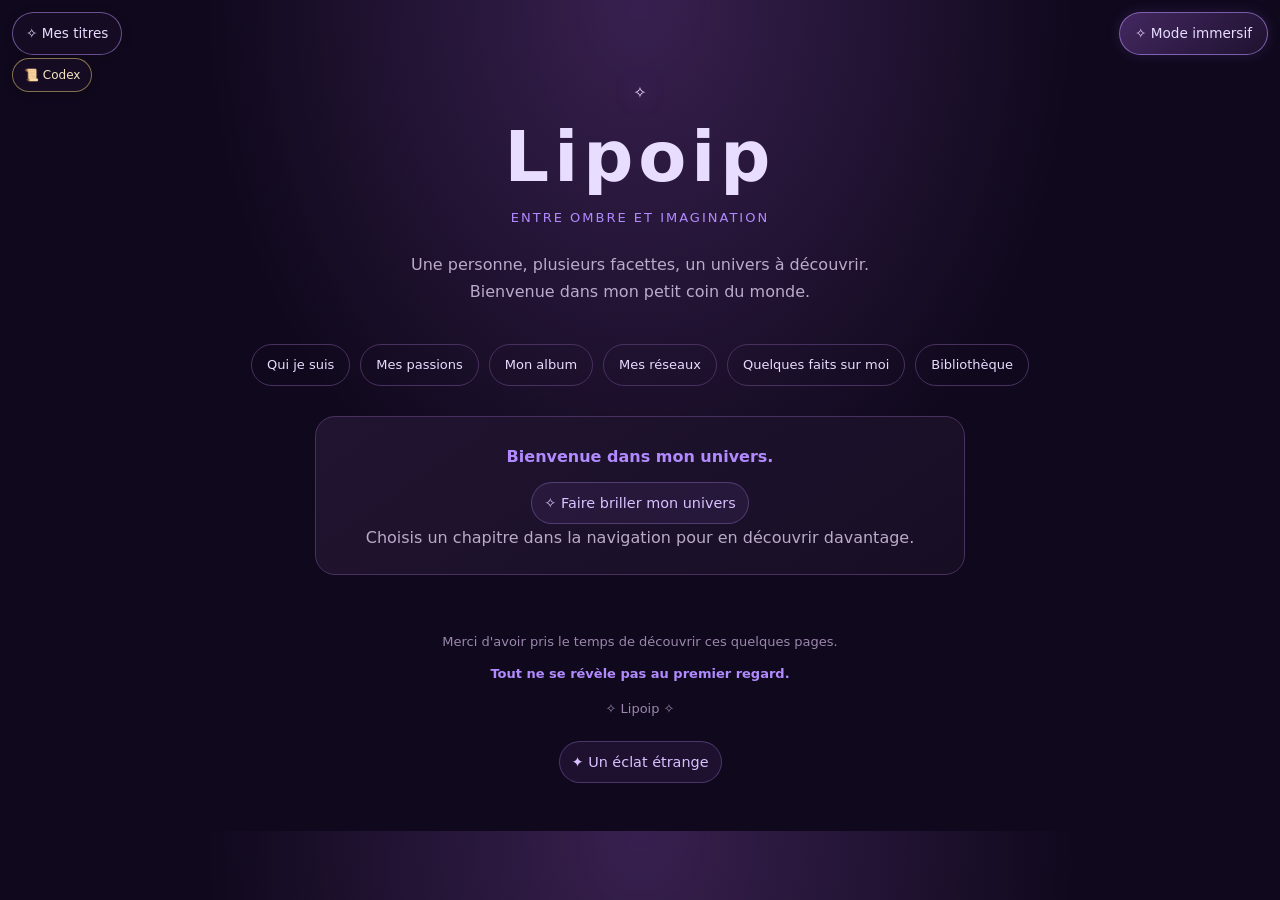
==== commit 9ca2be43: "Add game library tab and launch Infinite Night separately" ====
--- a/index.html
+++ b/index.html
@@ -1057,6 +1057,7 @@
     @keyframes soulSymbol { to { transform:rotate(360deg); } }
     @media (prefers-reduced-motion: reduce) { body[data-equipped-title="complet"] .symbol { animation:none; } }
   </style>
+  <link rel="stylesheet" href="game-library.css">
 </head>
 
 <body>
@@ -1084,7 +1085,7 @@
     <a href="#album" data-modal="album">Mon album</a>
     <a href="#reseaux" data-modal="reseaux">Mes réseaux</a>
     <a href="#faits" data-modal="faits">Quelques faits sur moi</a>
-    <a href="#infinite-night-project">Infinite Night</a>
+    <a href="#bibliotheque" data-modal="bibliotheque">Bibliothèque</a>
   </nav>
 
   <main>
@@ -1099,16 +1100,30 @@
       </button>
       <p>Choisis un chapitre dans la navigation pour en découvrir davantage.</p>
     </div>
-    <section class="in-project-card" id="infinite-night-project" aria-labelledby="in-project-title" data-immersive-layer="1">
-      <div class="in-project-mark" aria-hidden="true">☾</div>
-      <div class="in-project-copy">
-        <p class="in-project-kicker">PROJET EN COURS · JEU WEB</p>
-        <h2 id="in-project-title">Infinite Night</h2>
-        <p>Une nuit sans fin, une arène gothique et des vagues de créatures. Déplace-toi, récupère des reliques et tente de battre ton record.</p>
-        <button class="in-project-button" id="in-project-launch" type="button">Lancer le jeu <span aria-hidden="true">→</span></button>
+
+  </main>
+
+  <div class="modal" id="modal-bibliotheque" role="dialog" aria-modal="true" aria-labelledby="game-library-title" aria-hidden="true">
+    <section class="modal-window library-modal-window">
+      <div class="modal-header"><h2 class="modal-title" id="game-library-title">Bibliothèque</h2><button class="close-modal" type="button" aria-label="Fermer la Bibliothèque">×</button></div>
+      <div class="modal-content">
+        <section class="game-library" id="bibliotheque" aria-labelledby="game-library-title">
+          <div class="game-library-heading">
+            <p class="game-library-eyebrow">LIPOIP · COLLECTION INTERACTIVE</p>
+            <p>Retrouve ici les jeux de Lipoip et ouvre leur monde depuis une collection unique.</p>
+          </div>
+          <div class="game-library-toolbar" aria-label="Rechercher et filtrer les jeux">
+            <label class="game-library-search"><span>Rechercher</span><input id="game-library-search" type="search" placeholder="Nom, univers ou catégorie"></label>
+            <label class="game-library-category"><span>Catégorie</span><select id="game-library-category"><option value="">Toutes les catégories</option></select></label>
+            <button class="game-library-favorites" id="game-library-favorites" type="button" aria-pressed="false">♡ Favoris</button>
+          </div>
+          <p class="game-library-status" id="game-library-status" aria-live="polite">Chargement de la collection…</p>
+          <div class="game-library-grid" id="game-library-grid"></div>
+          <noscript><p>Active JavaScript pour parcourir la bibliothèque et ouvrir ses jeux.</p></noscript>
+        </section>
       </div>
     </section>
-  </main>
+  </div>
 
   <div id="title-fx" aria-hidden="true"><div class="tfx tfx--egide"><svg class="tfx-shield" style="--d:0s" viewBox="0 0 32 38"><path d="M16 2 L29 7 V18 C29 28 22 34 16 36 C10 34 3 28 3 18 V7 Z" fill="none" stroke="currentColor" stroke-width="1.2" stroke-linejoin="round"/></svg><svg class="tfx-shield" style="--d:2.4s" viewBox="0 0 32 38"><path d="M16 2 L29 7 V18 C29 28 22 34 16 36 C10 34 3 28 3 18 V7 Z" fill="none" stroke="currentColor" stroke-width="1.2" stroke-linejoin="round"/></svg><svg class="tfx-shield" style="--d:4.8s" viewBox="0 0 32 38"><path d="M16 2 L29 7 V18 C29 28 22 34 16 36 C10 34 3 28 3 18 V7 Z" fill="none" stroke="currentColor" stroke-width="1.2" stroke-linejoin="round"/></svg></div><div class="tfx tfx--marteau"><div class="tfx-forge"></div><i class="tfx-ember" style="--x:13%;--d:0.0s;--t:5.0s;--s:3px"></i><i class="tfx-ember" style="--x:50%;--d:0.8s;--t:5.9s;--s:5px"></i><i class="tfx-ember" style="--x:87%;--d:1.7s;--t:6.8s;--s:7px"></i><i class="tfx-ember" style="--x:28%;--d:2.5s;--t:7.7s;--s:3px"></i><i class="tfx-ember" style="--x:65%;--d:3.3s;--t:8.6s;--s:5px"></i><i class="tfx-ember" style="--x:6%;--d:4.1s;--t:5.5s;--s:7px"></i><i class="tfx-ember" style="--x:43%;--d:5.0s;--t:6.4s;--s:3px"></i><i class="tfx-ember" style="--x:80%;--d:5.8s;--t:7.3s;--s:5px"></i><i class="tfx-ember" style="--x:21%;--d:0.6s;--t:8.2s;--s:7px"></i><i class="tfx-ember" style="--x:58%;--d:1.5s;--t:5.1s;--s:3px"></i><i class="tfx-ember" style="--x:95%;--d:2.3s;--t:6.0s;--s:5px"></i><i class="tfx-ember" style="--x:36%;--d:3.1s;--t:6.9s;--s:7px"></i><i class="tfx-ember" style="--x:73%;--d:4.0s;--t:7.8s;--s:3px"></i><i class="tfx-ember" style="--x:14%;--d:4.8s;--t:8.7s;--s:5px"></i><i class="tfx-ember" style="--x:51%;--d:5.6s;--t:5.6s;--s:7px"></i><i class="tfx-ember" style="--x:88%;--d:0.4s;--t:6.5s;--s:3px"></i></div><div class="tfx tfx--chapelet"><div class="tfx-rosary"><span class="tfx-bead" style="--a:0deg;--d:0.0s"></span><span class="tfx-bead" style="--a:30deg;--d:0.4s"></span><span class="tfx-bead" style="--a:60deg;--d:0.8s"></span><span class="tfx-bead" style="--a:90deg;--d:1.2s"></span><span class="tfx-bead" style="--a:120deg;--d:1.6s"></span><span class="tfx-bead" style="--a:150deg;--d:2.0s"></span><span class="tfx-bead" style="--a:180deg;--d:2.4s"></span><span class="tfx-bead" style="--a:210deg;--d:2.8s"></span><span class="tfx-bead" style="--a:240deg;--d:3.2s"></span><span class="tfx-bead" style="--a:270deg;--d:3.6s"></span><span class="tfx-bead" style="--a:300deg;--d:4.0s"></span><span class="tfx-bead" style="--a:330deg;--d:4.4s"></span></div></div><div class="tfx tfx--plume"><div class="tfx-wipe" style="--d:0s"><div class="tfx-wa"><div class="tfx-wb"><svg viewBox="0 0 300 140" preserveAspectRatio="xMidYMid slice"><path d="M10 30 C40 10 70 50 100 28 S150 8 180 30 S240 46 290 24"/></svg></div></div></div><div class="tfx-wipe" style="--d:1.6s"><div class="tfx-wa"><div class="tfx-wb"><svg viewBox="0 0 300 140" preserveAspectRatio="xMidYMid slice"><path d="M10 70 C45 52 75 88 110 66 S170 50 205 70 S255 86 290 66"/></svg></div></div></div><div class="tfx-wipe" style="--d:3.2s"><div class="tfx-wa"><div class="tfx-wb"><svg viewBox="0 0 300 140" preserveAspectRatio="xMidYMid slice"><path d="M10 110 C50 92 80 128 120 106 S175 90 215 110 S260 124 290 106"/></svg></div></div></div><div class="tfx-glyphs"><span style="--d:1.2s;left:8%;top:15.7%">❦</span><span style="--d:2.8s;left:76.7%;top:42.9%">✎</span><span style="--d:4.4s;left:13.3%;top:71%">§</span></div></div><div class="tfx tfx--sceau"><div class="tfx-sfill"><svg viewBox="0 0 200 200"><circle cx="100" cy="100" r="84"/></svg></div><div class="tfx-swipe" style="--d:0s"><div class="tfx-wa"><div class="tfx-wb"><svg viewBox="0 0 200 200" preserveAspectRatio="xMidYMid slice"><circle cx="100" cy="100" r="84"/></svg></div></div></div><div class="tfx-swipe" style="--d:1.2s"><div class="tfx-wa"><div class="tfx-wb"><svg viewBox="0 0 200 200" preserveAspectRatio="xMidYMid slice"><path d="M100 28 L162 64 L162 136 L100 172 L38 136 L38 64 Z"/></svg></div></div></div><div class="tfx-swipe" style="--d:2.4s"><div class="tfx-wa"><div class="tfx-wb"><svg viewBox="0 0 200 200" preserveAspectRatio="xMidYMid slice"><path d="M100 48 L152 138 L48 138 Z"/></svg></div></div></div></div><div class="tfx tfx--epee"><div class="tfx-halo"></div><div class="tfx-blade"></div><div class="tfx-flare"></div></div><div class="tfx tfx--chercheur"><i class="tfx-mote" style="--x:10%;--y:17%;--s:4px;--t:7.0s;--d:0.0s"></i><i class="tfx-mote" style="--x:39%;--y:64%;--s:5px;--t:8.3s;--d:7.3s"></i><i class="tfx-mote" style="--x:68%;--y:23%;--s:5px;--t:9.6s;--d:5.6s"></i><i class="tfx-mote" style="--x:5%;--y:70%;--s:4px;--t:10.9s;--d:3.9s"></i><i class="tfx-mote" style="--x:34%;--y:29%;--s:5px;--t:7.2s;--d:2.2s"></i><i class="tfx-mote" style="--x:63%;--y:76%;--s:5px;--t:8.5s;--d:0.5s"></i><i class="tfx-mote" style="--x:92%;--y:35%;--s:4px;--t:9.8s;--d:7.8s"></i><i class="tfx-mote" style="--x:29%;--y:82%;--s:5px;--t:11.1s;--d:6.1s"></i><i class="tfx-mote" style="--x:58%;--y:41%;--s:5px;--t:7.4s;--d:4.4s"></i><i class="tfx-mote" style="--x:87%;--y:88%;--s:4px;--t:8.7s;--d:2.7s"></i><i class="tfx-mote" style="--x:24%;--y:47%;--s:5px;--t:10.0s;--d:1.0s"></i><i class="tfx-mote" style="--x:53%;--y:6%;--s:5px;--t:11.3s;--d:8.3s"></i></div><div class="tfx tfx--scribe"><div class="tfx-ruled"></div><div class="tfx-margin"></div></div><div class="tfx tfx--leuzh"><div class="tfx-candle tfx-candle--l"></div><div class="tfx-candle tfx-candle--r"></div></div><div class="tfx tfx--etoiles"><div class="tfx-const"><i class="tfx-link" style="--x:10%;--y:70%;--len:35.0;--a:-59.0deg;--d:0.0s"></i><i class="tfx-link" style="--x:28%;--y:40%;--len:22.7;--a:41.4deg;--d:1.3s"></i><i class="tfx-link" style="--x:45%;--y:55%;--len:33.5;--a:-63.4deg;--d:2.6s"></i><i class="tfx-link" style="--x:60%;--y:25%;--len:26.9;--a:48.0deg;--d:3.9s"></i><i class="tfx-link" style="--x:78%;--y:45%;--len:31.6;--a:-71.6deg;--d:5.2s"></i><i class="tfx-link" style="--x:88%;--y:15%;--len:65.5;--a:105.9deg;--d:6.5s"></i><i class="tfx-star" style="--x:10%;--y:70%;--t:3.00s;--d:0.0s"></i><i class="tfx-star" style="--x:28%;--y:40%;--t:3.45s;--d:-0.6s"></i><i class="tfx-star" style="--x:45%;--y:55%;--t:3.90s;--d:-1.2s"></i><i class="tfx-star" style="--x:60%;--y:25%;--t:4.35s;--d:-1.8s"></i><i class="tfx-star" style="--x:78%;--y:45%;--t:4.80s;--d:-2.4s"></i><i class="tfx-star" style="--x:88%;--y:15%;--t:5.25s;--d:-3.0s"></i><i class="tfx-star" style="--x:70%;--y:78%;--t:5.70s;--d:-3.6s"></i></div></div><div class="tfx tfx--plumes"><span class="tfx-feather" style="--x:12%;--y:8;--t:17s;--d:-3s"><i></i></span><span class="tfx-feather" style="--x:32%;--y:30;--t:21s;--d:-11s"><i></i></span><span class="tfx-feather" style="--x:55%;--y:12;--t:19s;--d:-6s"><i></i></span><span class="tfx-feather" style="--x:74%;--y:40;--t:23s;--d:-15s"><i></i></span><span class="tfx-feather" style="--x:90%;--y:20;--t:18s;--d:-9s"><i></i></span></div><div class="tfx tfx--aria"><span class="tfx-eyes" style="--x:5%;--y:44%;--t:11s;--d:-2s"><i></i><i></i></span><span class="tfx-eyes" style="--x:76%;--y:22%;--t:13s;--d:-7s"><i></i><i></i></span><span class="tfx-eyes" style="--x:58%;--y:91%;--t:12s;--d:-4s"><i></i><i></i></span></div><div class="tfx tfx--couronne"><div class="tfx-weave tfx-weave--a"></div><div class="tfx-weave tfx-weave--b"></div></div><div class="tfx tfx--fnaf"><div class="tfx-scan"></div><div class="tfx-rec"><i></i>REC</div></div><div class="tfx tfx--pokemon"><span class="tfx-ball" style="--x:10%;--y:70%;--t:19s;--d:-4s"></span><span class="tfx-ball" style="--x:30%;--y:45%;--t:23s;--d:-13s"></span><span class="tfx-ball" style="--x:52%;--y:60%;--t:21s;--d:-8s"></span><span class="tfx-ball" style="--x:72%;--y:35%;--t:25s;--d:-18s"></span><span class="tfx-ball" style="--x:90%;--y:55%;--t:20s;--d:-11s"></span></div><div class="tfx tfx--complet"><div class="soul-aurora soul-aurora--a"></div><div class="soul-aurora soul-aurora--b"></div><div class="soul-aurora soul-aurora--c"></div><div class="soul-galaxy"><svg viewBox="0 0 200 200" aria-hidden="true"><defs><radialGradient id="soulCore"><stop offset="0" stop-color="#fff6dc" stop-opacity=".9"/><stop offset=".25" stop-color="#ffd98a" stop-opacity=".35"/><stop offset="1" stop-color="#ffd98a" stop-opacity="0"/></radialGradient></defs><g fill="none" stroke-linecap="round"><path d="M105.0 100.0 L105.1 101.1 L105.0 102.2 L104.6 103.3 L104.0 104.4 L103.1 105.3 L102.0 106.1 L100.7 106.7 L99.3 107.0 L97.7 106.9 L96.2 106.6 L94.7 105.9 L93.3 104.9 L92.1 103.5 L91.2 101.9 L90.6 100.0 L90.4 98.0 L90.7 95.9 L91.4 93.8 L92.6 91.8 L94.2 90.0 L96.3 88.5 L98.7 87.5 L101.4 87.0 L104.2 87.0 L107.1 87.7 L109.9 89.0 L112.5 90.9 L114.8 93.4 L116.5 96.5 L117.6 100.0 L117.9 103.8 L117.5 107.8 L116.1 111.7 L113.9 115.4 L110.8 118.8 L107.0 121.5 L102.5 123.4 L97.4 124.4 L92.1 124.4 L86.6 123.1 L81.4 120.7 L76.5 117.1 L72.3 112.3 L69.1 106.6 L67.1 100.0 L66.4 92.9 L67.3 85.4 L69.8 78.1 L73.9 71.1 L79.7 64.8 L86.9 59.7 L95.4 56.1 L104.8 54.2 L114.8 54.3 L125.0 56.6 L134.9 61.2 L144.0 68.0 L151.9 76.9 L157.9 87.7 L161.7 100.0" stroke="#b48cff" stroke-width="9" opacity=".10"/><path d="M105.0 100.0 L105.1 101.1 L105.0 102.2 L104.6 103.3 L104.0 104.4 L103.1 105.3 L102.0 106.1 L100.7 106.7 L99.3 107.0 L97.7 106.9 L96.2 106.6 L94.7 105.9 L93.3 104.9 L92.1 103.5 L91.2 101.9 L90.6 100.0 L90.4 98.0 L90.7 95.9 L91.4 93.8 L92.6 91.8 L94.2 90.0 L96.3 88.5 L98.7 87.5 L101.4 87.0 L104.2 87.0 L107.1 87.7 L109.9 89.0 L112.5 90.9 L114.8 93.4 L116.5 96.5 L117.6 100.0 L117.9 103.8 L117.5 107.8 L116.1 111.7 L113.9 115.4 L110.8 118.8 L107.0 121.5 L102.5 123.4 L97.4 124.4 L92.1 124.4 L86.6 123.1 L81.4 120.7 L76.5 117.1 L72.3 112.3 L69.1 106.6 L67.1 100.0 L66.4 92.9 L67.3 85.4 L69.8 78.1 L73.9 71.1 L79.7 64.8 L86.9 59.7 L95.4 56.1 L104.8 54.2 L114.8 54.3 L125.0 56.6 L134.9 61.2 L144.0 68.0 L151.9 76.9 L157.9 87.7 L161.7 100.0" stroke="#b48cff" stroke-width="4.5" opacity=".16"/><path d="M105.0 100.0 L105.1 101.1 L105.0 102.2 L104.6 103.3 L104.0 104.4 L103.1 105.3 L102.0 106.1 L100.7 106.7 L99.3 107.0 L97.7 106.9 L96.2 106.6 L94.7 105.9 L93.3 104.9 L92.1 103.5 L91.2 101.9 L90.6 100.0 L90.4 98.0 L90.7 95.9 L91.4 93.8 L92.6 91.8 L94.2 90.0 L96.3 88.5 L98.7 87.5 L101.4 87.0 L104.2 87.0 L107.1 87.7 L109.9 89.0 L112.5 90.9 L114.8 93.4 L116.5 96.5 L117.6 100.0 L117.9 103.8 L117.5 107.8 L116.1 111.7 L113.9 115.4 L110.8 118.8 L107.0 121.5 L102.5 123.4 L97.4 124.4 L92.1 124.4 L86.6 123.1 L81.4 120.7 L76.5 117.1 L72.3 112.3 L69.1 106.6 L67.1 100.0 L66.4 92.9 L67.3 85.4 L69.8 78.1 L73.9 71.1 L79.7 64.8 L86.9 59.7 L95.4 56.1 L104.8 54.2 L114.8 54.3 L125.0 56.6 L134.9 61.2 L144.0 68.0 L151.9 76.9 L157.9 87.7 L161.7 100.0" stroke="#fff3d6" stroke-width="1.4" opacity=".34"/><path d="M95.0 100.0 L94.9 98.9 L95.0 97.8 L95.4 96.7 L96.0 95.6 L96.9 94.7 L98.0 93.9 L99.3 93.3 L100.7 93.0 L102.3 93.1 L103.8 93.4 L105.3 94.1 L106.7 95.1 L107.9 96.5 L108.8 98.1 L109.4 100.0 L109.6 102.0 L109.3 104.1 L108.6 106.2 L107.4 108.2 L105.8 110.0 L103.7 111.5 L101.3 112.5 L98.6 113.0 L95.8 113.0 L92.9 112.3 L90.1 111.0 L87.5 109.1 L85.2 106.6 L83.5 103.5 L82.4 100.0 L82.1 96.2 L82.5 92.2 L83.9 88.3 L86.1 84.6 L89.2 81.2 L93.0 78.5 L97.5 76.6 L102.6 75.6 L107.9 75.6 L113.4 76.9 L118.6 79.3 L123.5 82.9 L127.7 87.7 L130.9 93.4 L132.9 100.0 L133.6 107.1 L132.7 114.6 L130.2 121.9 L126.1 128.9 L120.3 135.2 L113.1 140.3 L104.6 143.9 L95.2 145.8 L85.2 145.7 L75.0 143.4 L65.1 138.8 L56.0 132.0 L48.1 123.1 L42.1 112.3 L38.3 100.0" stroke="#8ab4ff" stroke-width="9" opacity=".10"/><path d="M95.0 100.0 L94.9 98.9 L95.0 97.8 L95.4 96.7 L96.0 95.6 L96.9 94.7 L98.0 93.9 L99.3 93.3 L100.7 93.0 L102.3 93.1 L103.8 93.4 L105.3 94.1 L106.7 95.1 L107.9 96.5 L108.8 98.1 L109.4 100.0 L109.6 102.0 L109.3 104.1 L108.6 106.2 L107.4 108.2 L105.8 110.0 L103.7 111.5 L101.3 112.5 L98.6 113.0 L95.8 113.0 L92.9 112.3 L90.1 111.0 L87.5 109.1 L85.2 106.6 L83.5 103.5 L82.4 100.0 L82.1 96.2 L82.5 92.2 L83.9 88.3 L86.1 84.6 L89.2 81.2 L93.0 78.5 L97.5 76.6 L102.6 75.6 L107.9 75.6 L113.4 76.9 L118.6 79.3 L123.5 82.9 L127.7 87.7 L130.9 93.4 L132.9 100.0 L133.6 107.1 L132.7 114.6 L130.2 121.9 L126.1 128.9 L120.3 135.2 L113.1 140.3 L104.6 143.9 L95.2 145.8 L85.2 145.7 L75.0 143.4 L65.1 138.8 L56.0 132.0 L48.1 123.1 L42.1 112.3 L38.3 100.0" stroke="#8ab4ff" stroke-width="4.5" opacity=".16"/><path d="M95.0 100.0 L94.9 98.9 L95.0 97.8 L95.4 96.7 L96.0 95.6 L96.9 94.7 L98.0 93.9 L99.3 93.3 L100.7 93.0 L102.3 93.1 L103.8 93.4 L105.3 94.1 L106.7 95.1 L107.9 96.5 L108.8 98.1 L109.4 100.0 L109.6 102.0 L109.3 104.1 L108.6 106.2 L107.4 108.2 L105.8 110.0 L103.7 111.5 L101.3 112.5 L98.6 113.0 L95.8 113.0 L92.9 112.3 L90.1 111.0 L87.5 109.1 L85.2 106.6 L83.5 103.5 L82.4 100.0 L82.1 96.2 L82.5 92.2 L83.9 88.3 L86.1 84.6 L89.2 81.2 L93.0 78.5 L97.5 76.6 L102.6 75.6 L107.9 75.6 L113.4 76.9 L118.6 79.3 L123.5 82.9 L127.7 87.7 L130.9 93.4 L132.9 100.0 L133.6 107.1 L132.7 114.6 L130.2 121.9 L126.1 128.9 L120.3 135.2 L113.1 140.3 L104.6 143.9 L95.2 145.8 L85.2 145.7 L75.0 143.4 L65.1 138.8 L56.0 132.0 L48.1 123.1 L42.1 112.3 L38.3 100.0" stroke="#fff3d6" stroke-width="1.4" opacity=".34"/></g><circle cx="100" cy="100" r="30" fill="url(#soulCore)"/></svg></div><div class="soul-halo"></div><div class="soul-ring soul-ring--a"></div><div class="soul-ring soul-ring--b"></div><div class="soul-stars soul-stars--1"></div><div class="soul-stars soul-stars--2"></div><div class="soul-comet"></div></div><div class="tfx tfx--complet"><div class="tfx-nebula tfx-nebula--a"></div><div class="tfx-nebula tfx-nebula--b"></div><div class="tfx-nebula tfx-nebula--c"></div><div class="tfx-ray tfx-ray--l"></div><div class="tfx-ray tfx-ray--r"></div><div class="tfx-field tfx-field--a"></div><div class="tfx-field tfx-field--b"></div><div class="tfx-dial tfx-dial--a"></div><div class="tfx-dial tfx-dial--b"></div></div></div>
 
@@ -3217,20 +3232,6 @@
       }));
     })();
   </script>
-  <style>
-    #in-night-launch{position:fixed;right:20px;bottom:20px;z-index:2000;border:1px solid #d1ac72;border-radius:999px;background:#160f18;color:#f7dfb4;padding:13px 20px;font-weight:800;letter-spacing:.08em;cursor:pointer;box-shadow:0 0 26px #a7425660}
-    #in-night{position:fixed;inset:0;z-index:10000;background:#09080d;color:#eee5db;font:14px/1.45 system-ui,sans-serif;display:none;overflow:auto} #in-night.open{display:block}
-    #in-night *{box-sizing:border-box} #in-night{user-select:none;-webkit-user-select:none;-webkit-touch-callout:none} #in-night input{user-select:text;-webkit-user-select:text} .in-shell{min-height:100%;max-width:1200px;margin:auto;padding:16px} .in-top{display:flex;gap:12px;align-items:center;justify-content:space-between;flex-wrap:wrap}.in-brand{font:800 22px Georgia,serif;letter-spacing:.13em;color:#e5bf83}.in-nav{display:flex;gap:7px;flex-wrap:wrap}.in-nav button,.in-button{background:#1a171d;color:#eadcc9;border:1px solid #514044;border-radius:9px;padding:9px 13px;cursor:pointer}.in-nav button.active,.in-button.primary{background:#693642;border-color:#b27769}.in-page{display:none;margin-top:18px}.in-page.active{display:block}.in-home{min-height:60vh;display:grid;place-items:center;text-align:center;background:radial-gradient(ellipse,#39202b 0,transparent 65%)}.in-home h1{font:900 clamp(44px,10vw,92px)/1 Georgia,serif;letter-spacing:.12em;color:#ead2ad;text-shadow:0 4px 30px #ac4e54}.in-home p{color:#c2b5aa;font-size:16px}.in-play{display:grid;grid-template-columns:minmax(0,1fr) 230px;gap:14px}.in-arena{position:relative;min-height:65vh;background:#101016;border:1px solid #40343a;border-radius:12px;overflow:hidden}.in-arena canvas{width:100%;height:100%;position:absolute;inset:0;touch-action:none}.in-hud{position:absolute;top:10px;left:10px;right:10px;pointer-events:none;display:flex;gap:8px;flex-wrap:wrap}.in-chip{background:#100e12d9;border:1px solid #514047;border-radius:8px;padding:6px 9px}.in-hp,.in-xp{height:8px;background:#34252b;border-radius:10px;overflow:hidden;min-width:100px}.in-hp i{display:block;height:100%;background:#d45d68}.in-xp i{display:block;height:100%;background:#79b7a2}.in-side{background:#131117;border:1px solid #342d35;border-radius:12px;padding:14px}.in-side h3{color:#e5bf83}.in-side p{color:#c3b7b0}.in-overlay{position:absolute;inset:0;background:#09080ddd;display:grid;place-items:center;padding:20px;text-align:center}.in-overlay[hidden]{display:none}.in-card{max-width:470px;background:#17131a;border:1px solid #67444c;padding:24px;border-radius:14px}.in-card h2{color:#edc98e}.in-choices{display:grid;gap:9px}.in-choice{padding:12px;background:#24202a;color:#eee;border:1px solid #72515a;border-radius:9px;text-align:left;cursor:pointer}.in-board{width:100%;border-collapse:collapse}.in-board td,.in-board th{padding:9px;border-bottom:1px solid #393139;text-align:left}.in-muted{color:#b0a3a0}#in-name{background:#17131a;color:#eee;border:1px solid #55444b;border-radius:8px;padding:10px}.in-touch{display:none;position:absolute;bottom:12px;left:12px;pointer-events:none}.in-stick{position:relative;width:152px;height:152px;pointer-events:auto;touch-action:none;user-select:none;-webkit-user-select:none;-webkit-touch-callout:none}.in-stick-base{position:absolute;inset:8px;border-radius:50%;border:1px solid #a88f8b88;background:radial-gradient(circle,#5c454a99,#231c25dd 72%);box-shadow:inset 0 0 22px #0009,0 5px 18px #0008}.in-stick-knob{position:absolute;left:50%;top:50%;width:56px;height:56px;border-radius:50%;transform:translate(-50%,-50%);border:1px solid #e3c39c;background:radial-gradient(circle at 35% 30%,#d6baa0,#704e58 70%);box-shadow:0 3px 14px #000b;pointer-events:none}
-    @media(max-width:760px){.in-play{grid-template-columns:1fr}.in-side{display:none}.in-arena{height:70vh;min-height:480px}.in-touch{display:block}#in-night-launch{right:12px;bottom:12px}}
-  </style>
-  <button id="in-night-launch" type="button">✦ JOUER À INFINITE NIGHT</button>
-  <section id="in-night" aria-label="Infinite Night">
-    <div class="in-shell"><div class="in-top"><div class="in-brand">✦ INFINITE NIGHT</div><div class="in-nav"><button data-page="home" class="active">Accueil</button><button data-page="game">Jouer</button><button data-page="board">Classement</button><button data-page="profile">Profil</button><button data-page="collection">Collection</button><button data-page="settings">Paramètres</button><button data-page="account">Compte</button><button id="in-close">Retour au site</button></div></div>
-      <section class="in-page active" data-view="home"><div class="in-home"><div><div>UNE NUIT SANS FIN</div><h1>INFINITE<br>NIGHT</h1><p>Tiens bon face aux ombres. Choisis tes pouvoirs. Survis aussi longtemps que possible.</p><label>Pseudonyme <input id="in-name" maxlength="18" placeholder="Voyageur"></label> <button class="in-button primary" id="in-start">Commencer la partie</button><p class="in-muted">ZQSD / WASD / flèches ou commandes tactiles · attaques automatiques</p></div></div></section>
-      <section class="in-page" data-view="game"><div class="in-play"><div class="in-arena"><canvas id="in-canvas"></canvas><div class="in-hud"><span class="in-chip" id="in-time">00:00</span><span class="in-chip" id="in-lvl">Niveau 1</span><span class="in-chip" id="in-kills">0 éliminations</span><span class="in-chip">PV <span class="in-hp"><i id="in-hpbar" style="width:100%"></i></span></span><span class="in-chip">XP <span class="in-xp"><i id="in-xpbar" style="width:0%"></i></span></span></div><div class="in-touch"><div class="in-stick" id="in-stick" role="application" aria-label="Joystick tactile. Glisse dans la direction souhaitée."><div class="in-stick-base"></div><div class="in-stick-knob" id="in-stick-knob"></div></div></div><div class="in-overlay" id="in-overlay"><div class="in-card"><h2 id="in-overlay-title">La nuit vous attend</h2><p id="in-overlay-text">Déplace-toi pour survivre. Tes armes frappent automatiquement.</p><div id="in-choices"></div><button class="in-button primary" id="in-overlay-action">Lancer</button></div></div></div><aside class="in-side"><h3>Chronique de la nuit</h3><p>Les créatures affluent sans fin. Leur force augmente lentement ; trouve des reliques pour tenir.</p><p>✦ Lame spectrale<br>Attaque automatiquement l’ennemi proche.</p><p>✧ Les gemmes d’âme donnent de l’expérience.</p><p class="in-muted">La sauvegarde locale enregistre tes meilleures parties sur cet appareil.</p></aside></div></section>
-      <section class="in-page" data-view="board"><h2>Classement</h2><p id="in-board-status" class="in-muted">Classement local à cet appareil.</p><div class="in-nav"><button data-board="local">Local</button><button data-board="10">Top 10</button><button data-board="50">Top 50</button><button data-board="100">Top 100</button><input id="in-search" placeholder="Rechercher un joueur" maxlength="18"><button id="in-search-button">Rechercher</button></div><p id="in-position"></p><div id="in-board"></div></section><section class="in-page" data-view="profile"><h2>Profil du voyageur</h2><div id="in-profile"></div><h3>Historique des parties</h3><div id="in-history"></div></section><section class="in-page" data-view="collection"><h2>Reliques disponibles</h2><p>⚔ Lame affûtée · augmente les dégâts de l’arme automatique.</p><p>✧ Cœur de grenat · augmente et restaure les PV.</p><p>☾ Bottes lunaires · accélère le déplacement.</p><p>◈ Tome des brumes · accélère la cadence d’attaque.</p><p>⬡ Manteau d’ombre · réduit les dégâts reçus.</p><p>◇ Orbe vorace · attire les gemmes de plus loin.</p><p>☼ Sceaux orbitaux · runes tournoyantes, évolution au rang 5.</p><p>✹ Braises en chaîne · explosions automatiques, évolution au rang 5.</p><p>Chaque relique proposée à un niveau est sélectionnable et modifie la partie.</p></section><section class="in-page" data-view="settings"><h2>Paramètres</h2><label>Qualité graphique <select id="in-quality"><option value="1">Économie</option><option value="1.5">Équilibrée</option><option value="2">Élevée</option></select></label><p>Le mode économie limite la résolution Canvas pour réduire la charge sur les appareils modestes.</p><button class="in-button" id="in-clear">Effacer historique local</button></section><section class="in-page" data-view="account"><h2>Compte joueur</h2><p id="in-auth-status">Mode invité : progression locale sur cet appareil.</p><label>Email <input id="in-email" type="email" autocomplete="email"></label> <label>Mot de passe <input id="in-password" type="password" autocomplete="current-password" minlength="8"></label> <label>Pseudonyme <input id="in-username" maxlength="18" autocomplete="nickname"></label><div class="in-nav"><button class="in-button primary" id="in-signup">Créer un compte</button><button class="in-button" id="in-signin">Connexion</button><button class="in-button" id="in-signout">Déconnexion</button></div><p class="in-muted">Le compte mondial est disponible après la configuration de Supabase indiquée dans infinite-night/README.md.</p></section>
-    </div>
-  </section>
-  <script type="module" src="infinite-night/app.js"></script>
+  <script type="module" src="game-library.js"></script>
 </body>
 </html>
--- a/game-library.css
+++ b/game-library.css
@@ -0,0 +1,66 @@
+.game-library {
+  position: relative;
+  z-index: 1;
+  width: 100%;
+  margin: 0;
+  padding: clamp(16px, 3vw, 28px);
+  overflow: hidden;
+  border: 1px solid rgba(177, 138, 255, .34);
+  border-radius: 26px;
+  background:
+    radial-gradient(ellipse at 90% 0%, rgba(123, 78, 176, .2), transparent 42%),
+    linear-gradient(150deg, #191225, #0f0b17 72%);
+  box-shadow: 0 20px 60px rgba(0, 0, 0, .28), inset 0 1px rgba(255, 255, 255, .035);
+}
+
+.game-library-heading { max-width: 700px; margin: 0 auto 30px; text-align: center; }
+.game-library-eyebrow { margin: 0 0 8px; color: #c9a6ff; font-size: .72rem; font-weight: 750; letter-spacing: .2em; }
+.game-library-heading > p:last-child { margin: 12px 0 0; color: #bdb1ca; }
+
+.game-library-toolbar { display: grid; grid-template-columns: minmax(180px, 1fr) minmax(170px, .55fr) auto; align-items: end; gap: 12px; margin: 0 0 15px; }
+.game-library-toolbar label { display: grid; gap: 6px; color: #cbbcdc; font-size: .82rem; font-weight: 650; }
+.game-library-toolbar input, .game-library-toolbar select {
+  width: 100%; min-height: 44px; padding: 10px 13px; border: 1px solid rgba(177, 138, 255, .28); border-radius: 12px;
+  color: #f1eaf8; background: #100c18; font: inherit;
+}
+.game-library-toolbar input::placeholder { color: #82758e; }
+.game-library-toolbar input:focus-visible, .game-library-toolbar select:focus-visible { outline: 2px solid #b18aff; outline-offset: 2px; }
+.game-library-favorites { min-height: 44px; padding: 9px 15px; border: 1px solid rgba(210, 177, 255, .42); border-radius: 12px; color: #e8d8f7; background: #21172f; font: 650 .9rem system-ui, sans-serif; cursor: pointer; }
+.game-library-favorites[aria-pressed="true"] { color: #fff0c7; border-color: #e8c986; background: linear-gradient(135deg, #503b58, #2a1d36); }
+.game-library-toolbar button:focus-visible, .game-library-grid button:focus-visible { outline: 2px solid #e8c986; outline-offset: 3px; }
+.game-library-status { min-height: 1.4em; margin: 0 0 14px; color: #a99bb8; font-size: .86rem; }
+.game-library-grid { display: grid; grid-template-columns: repeat(auto-fit, minmax(min(100%, 260px), 1fr)); gap: 18px; }
+.game-library-empty { grid-column: 1 / -1; margin: 0; padding: 34px 18px; border: 1px dashed rgba(177, 138, 255, .32); border-radius: 18px; color: #bdb1ca; text-align: center; }
+
+.game-library-card { min-width: 0; overflow: hidden; border: 1px solid rgba(177, 138, 255, .25); border-radius: 18px; background: linear-gradient(155deg, rgba(39, 29, 52, .92), rgba(18, 14, 25, .98)); box-shadow: 0 12px 28px rgba(0, 0, 0, .22); transition: transform .18s ease, border-color .18s ease, box-shadow .18s ease; }
+.game-library-card:hover { transform: translateY(-3px); border-color: rgba(200, 166, 255, .58); box-shadow: 0 17px 34px rgba(0, 0, 0, .3), 0 0 22px rgba(132, 86, 181, .1); }
+.game-library-art { position: relative; aspect-ratio: 16 / 9; overflow: hidden; background: #100b18; }
+.game-library-art--missing { background: radial-gradient(circle at 50% 40%, #46305c, #100b18 70%); }
+.game-library-art img { display: block; width: 100%; height: 100%; object-fit: cover; }
+.game-library [hidden] { display: none !important; }
+.game-library-category-chip { position: absolute; left: 12px; bottom: 12px; padding: 5px 9px; border: 1px solid rgba(230, 209, 255, .34); border-radius: 999px; color: #f0e5ff; background: rgba(14, 9, 22, .82); font-size: .73rem; backdrop-filter: blur(5px); }
+.game-library-favorite { position: absolute; top: 10px; right: 10px; display: grid; place-items: center; width: 40px; height: 40px; border: 1px solid rgba(236, 218, 255, .4); border-radius: 50%; color: #fff; background: rgba(13, 9, 20, .8); font-size: 21px; cursor: pointer; }
+.game-library-favorite[aria-pressed="true"] { color: #ffd6e0; border-color: #e9a4bd; text-shadow: 0 0 12px #db6d94; }
+.game-library-card-body { padding: 16px; }
+.game-library-card-topline { display: flex; justify-content: space-between; align-items: center; gap: 8px; }
+.game-library-card h3 { margin: 0; color: #f0dfc2; font: 750 21px/1.2 Georgia, serif; }
+.game-library-status-badge { flex: 0 0 auto; padding: 4px 8px; border: 1px solid rgba(141, 220, 180, .32); border-radius: 999px; color: #bcebcf; background: rgba(48, 99, 74, .17); font-size: .68rem; font-weight: 700; }
+.game-library-status-badge[data-status="development"] { color: #f1d49b; border-color: rgba(241, 212, 155, .32); background: rgba(131, 91, 34, .16); }
+.game-library-status-badge[data-status="coming-soon"] { color: #c8b1e2; border-color: rgba(200, 177, 226, .3); background: rgba(87, 57, 118, .16); }
+.game-library-description { min-height: 3.2em; margin: 10px 0 15px; color: #bdb1ca; font-size: .9rem; }
+.game-library-card-actions { display: flex; flex-wrap: wrap; gap: 9px; }
+.game-library-play { min-height: 41px; padding: 9px 13px; border: 1px solid rgba(190, 150, 255, .48); border-radius: 11px; color: #f6edff; background: linear-gradient(135deg, #503567, #2a1c3a); font: 700 .86rem system-ui, sans-serif; cursor: pointer; }
+.game-library-play { color: #fff1c8; border-color: rgba(232, 201, 134, .58); background: linear-gradient(135deg, #59423e, #362539); }
+.game-library-play:disabled { opacity: .48; cursor: not-allowed; }
+.game-library-play span { margin-left: 7px; }
+.game-library-features { margin: 0 0 16px; padding-left: 1.15em; color: #c5b8d1; font-size: .84rem; line-height: 1.6; }
+
+@media (max-width: 700px) {
+  .game-library { padding: 14px 0; border-radius: 0; }
+  .game-library-toolbar { grid-template-columns: 1fr 1fr; }
+  .game-library-search { grid-column: 1 / -1; }
+  .game-library-favorites { width: 100%; }
+  .game-library-card { border-radius: 15px; }
+}
+@media (max-width: 380px) { .game-library-toolbar { grid-template-columns: 1fr; } .game-library-search { grid-column: auto; } }
+@media (prefers-reduced-motion: reduce) { .game-library-card { transition: none; } .game-library-card:hover { transform: none; } }
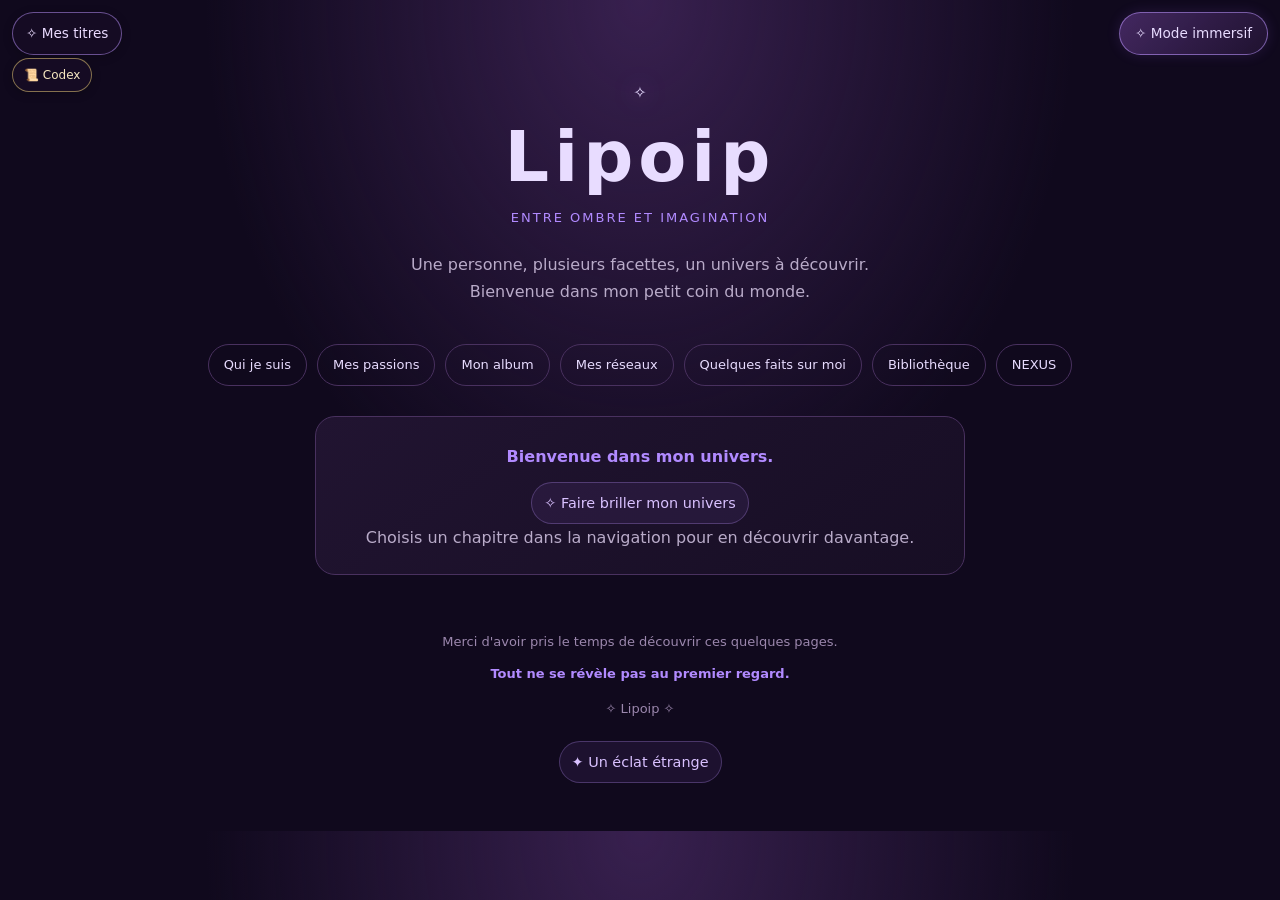
==== commit 88cf8244: "Add NEXUS dashboard widgets" ====
--- a/index.html
+++ b/index.html
@@ -1058,6 +1058,7 @@
     @media (prefers-reduced-motion: reduce) { body[data-equipped-title="complet"] .symbol { animation:none; } }
   </style>
   <link rel="stylesheet" href="game-library.css">
+  <link rel="stylesheet" href="nexus/presentation.css">
 </head>
 
 <body>
@@ -1086,6 +1087,7 @@
     <a href="#reseaux" data-modal="reseaux">Mes réseaux</a>
     <a href="#faits" data-modal="faits">Quelques faits sur moi</a>
     <a href="#bibliotheque" data-modal="bibliotheque">Bibliothèque</a>
+    <a href="#nexus" data-modal="nexus">NEXUS</a>
   </nav>
 
   <main>
@@ -1121,6 +1123,22 @@
           <div class="game-library-grid" id="game-library-grid"></div>
           <noscript><p>Active JavaScript pour parcourir la bibliothèque et ouvrir ses jeux.</p></noscript>
         </section>
+      </div>
+    </section>
+  </div>
+
+  <div class="modal" id="modal-nexus" role="dialog" aria-modal="true" aria-labelledby="nexus-presentation-title" aria-hidden="true">
+    <section class="modal-window">
+      <div class="modal-header"><h2 class="modal-title" id="nexus-presentation-title">✧ NEXUS Ambient Display</h2><button class="close-modal" type="button" aria-label="Fermer la présentation de NEXUS">×</button></div>
+      <div class="modal-content nexus-presentation">
+        <p class="nexus-presentation-kicker">UNE EXTENSION DE L’UNIVERS LIPOIP</p>
+        <p class="nexus-presentation-lead">Un espace personnel pour habiter le temps, accorder l’atmosphère et retrouver tes fragments.</p>
+        <div class="nexus-presentation-grid">
+          <article><span aria-hidden="true">◷</span><h3>Un tableau vivant</h3><p>Horloge, atmosphère, énergie, musique locale et fragments réunis dans un même espace.</p></article>
+          <article><span aria-hidden="true">✧</span><h3>À ton image</h3><p>Widgets, dispositions et thèmes pensés pour évoluer avec ton usage, sur téléphone comme sur ordinateur.</p></article>
+          <article><span aria-hidden="true">☾</span><h3>Présent, même hors ligne</h3><p>NEXUS est conçu pour garder ses outils locaux disponibles sans réseau et actualiser la météo lorsqu’une connexion est présente.</p></article>
+        </div>
+        <a class="nexus-presentation-launch" href="nexus/">Ouvrir NEXUS <span aria-hidden="true">→</span></a>
       </div>
     </section>
   </div>
@@ -2248,7 +2266,7 @@
         link.addEventListener("click", event => {
           event.preventDefault();
           openModal(link.dataset.modal);
-          if (link.dataset.modal === "immersif") return;
+          if (link.dataset.modal === "immersif" || link.dataset.modal === "nexus") return;
           if (link.dataset.modal === "cie-archive") markSecret("cie-archive");
           trackMainVisit(link.dataset.modal);
           trackSequence(link.dataset.modal);
--- a/nexus/presentation.css
+++ b/nexus/presentation.css
@@ -0,0 +1,13 @@
+.nexus-presentation { text-align: center; }
+.nexus-presentation-kicker { margin: 0 0 10px; color: #b18aff !important; font-size: .72rem !important; font-weight: 750; letter-spacing: .18em; }
+.nexus-presentation-lead { max-width: 650px; margin: 0 auto 24px !important; color: #e8dcff !important; font: 500 clamp(1.15rem, 3vw, 1.55rem)/1.5 Georgia, "Times New Roman", serif; text-align: center; }
+.nexus-presentation-grid { display: grid; grid-template-columns: repeat(3, minmax(0, 1fr)); gap: 12px; margin: 22px 0; }
+.nexus-presentation-grid article { min-width: 0; padding: 16px; border: 1px solid rgba(177, 138, 255, .24); border-radius: 16px; background: linear-gradient(145deg, rgba(44, 29, 65, .78), rgba(20, 13, 32, .82)); }
+.nexus-presentation-grid article > span { color: #b18aff; font-size: 1.45rem; text-shadow: 0 0 14px rgba(177, 138, 255, .42); }
+.nexus-presentation-grid h3 { margin: 8px 0 5px; color: #e8dcff; font-size: 1rem; }
+.nexus-presentation-grid p { margin: 0; color: #b9abc9; font-size: .86rem; line-height: 1.55; }
+.nexus-presentation-launch { display: inline-flex; align-items: center; justify-content: center; gap: 9px; min-height: 46px; margin-top: 6px; padding: 10px 18px; border: 1px solid rgba(177, 138, 255, .62); border-radius: 999px; color: #f1eaff; background: linear-gradient(135deg, #49315f, #271936); font-weight: 700; text-decoration: none; box-shadow: 0 0 22px rgba(177, 138, 255, .12); }
+.nexus-presentation-launch:hover, .nexus-presentation-launch:focus-visible { border-color: #e8dcff; outline: 2px solid rgba(177, 138, 255, .25); outline-offset: 2px; }
+.nexus-presentation-launch span { color: #d8c3ff; }
+@media (max-width: 620px) { .nexus-presentation-grid { grid-template-columns: 1fr; } .nexus-presentation-grid article { text-align: left; } }
+@media (prefers-reduced-motion: reduce) { .nexus-presentation-launch { scroll-behavior: auto; } }
